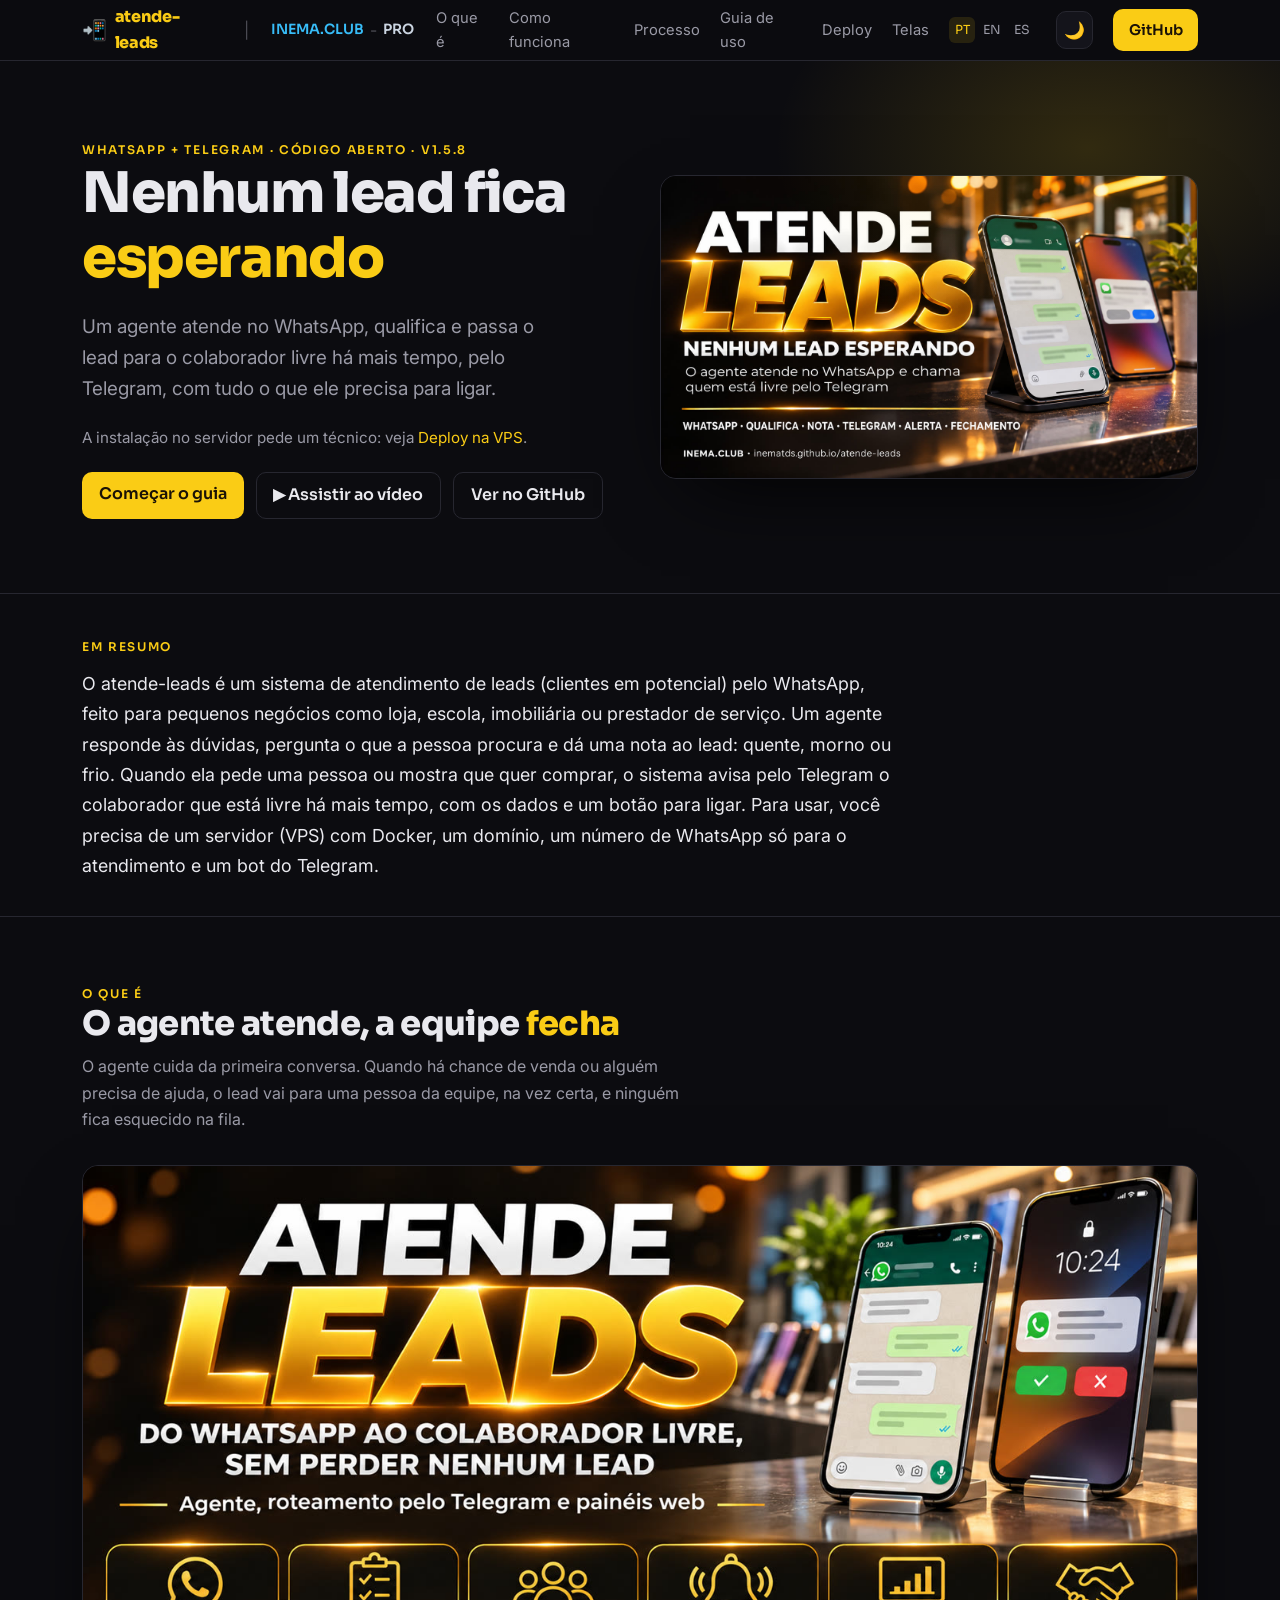
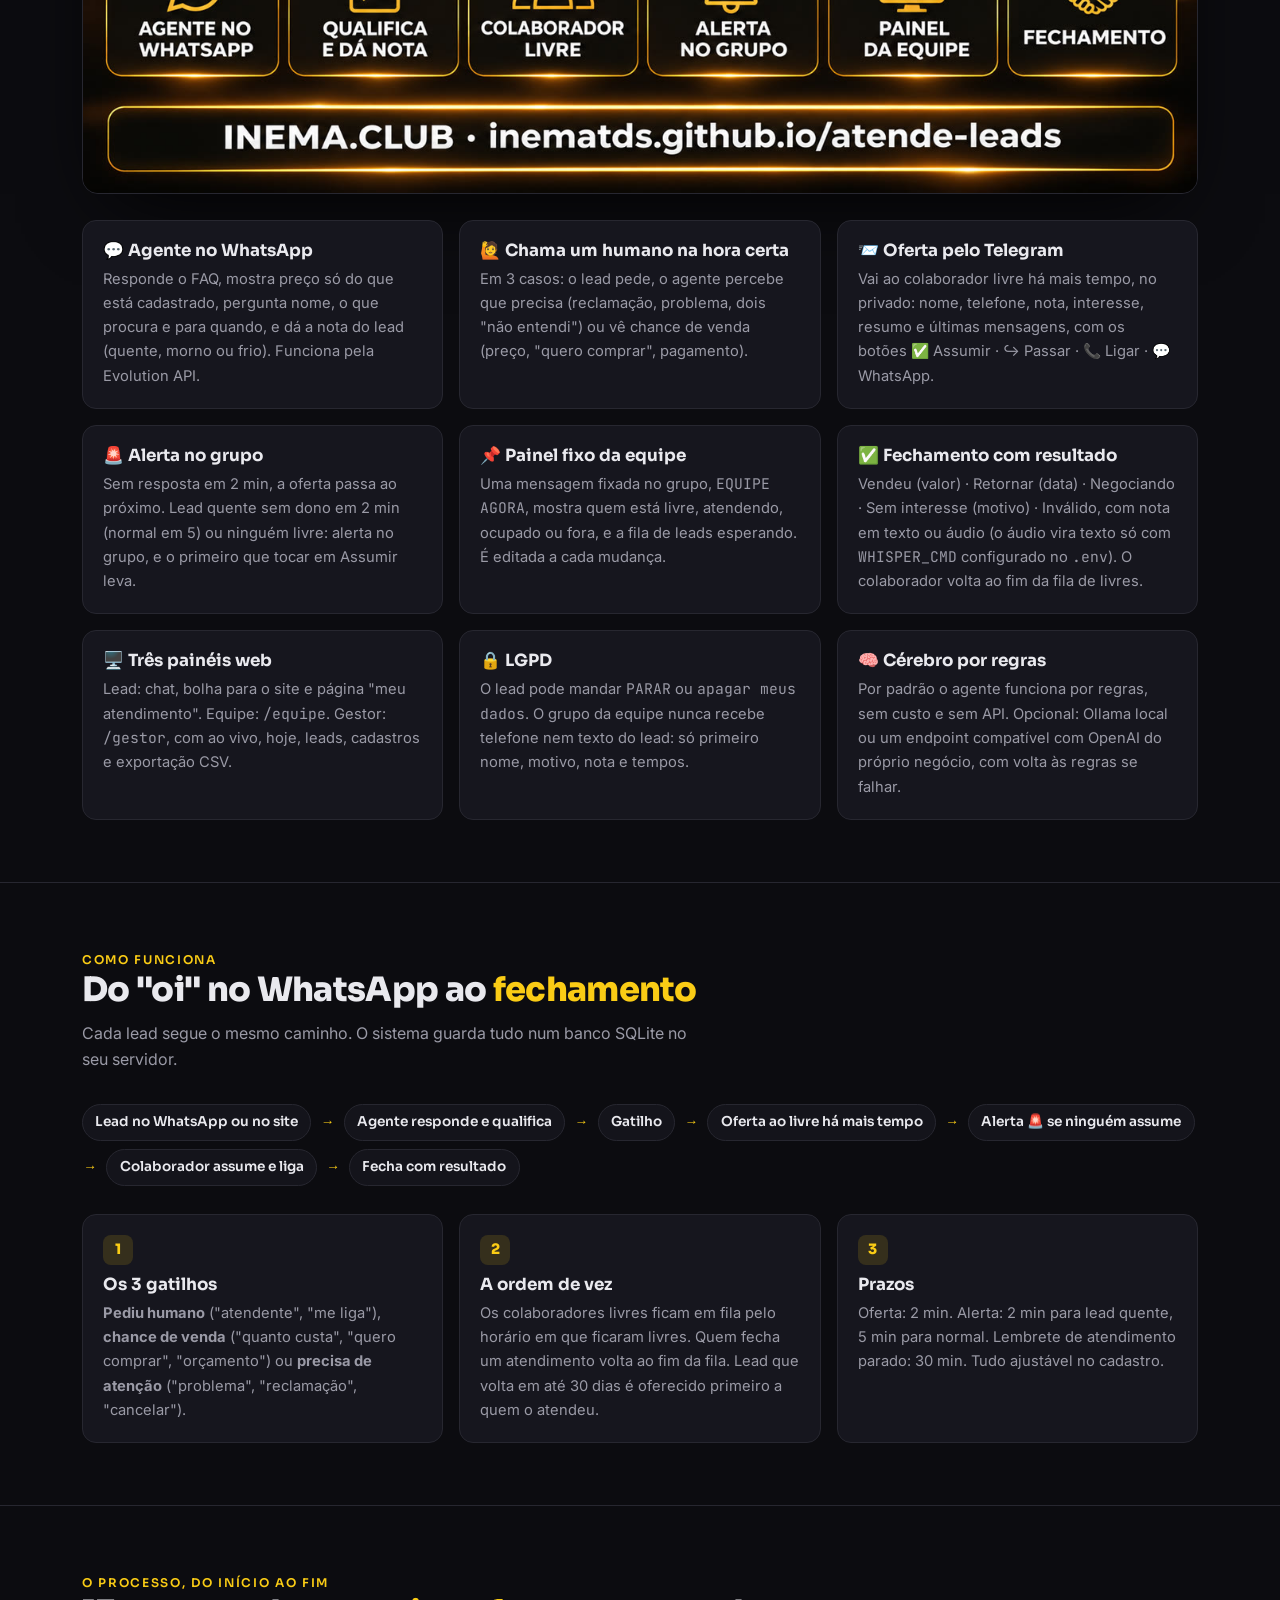
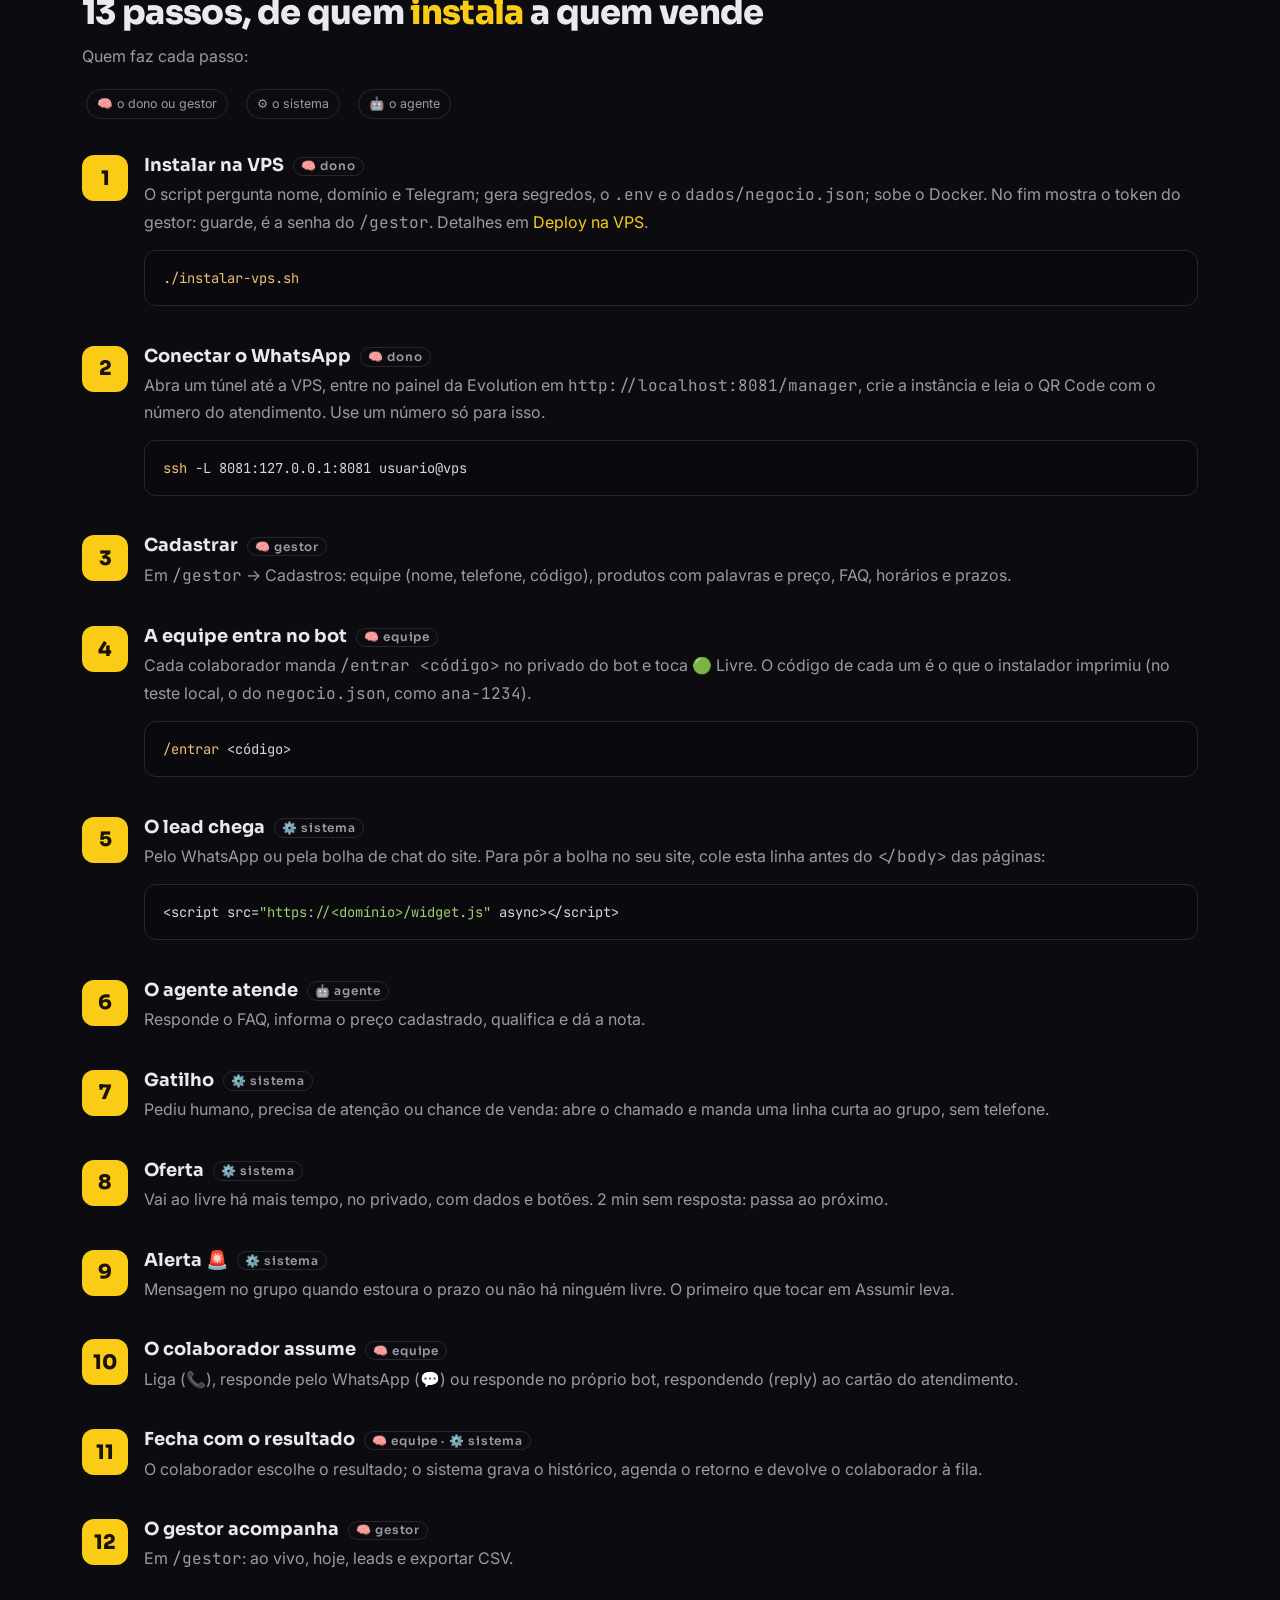
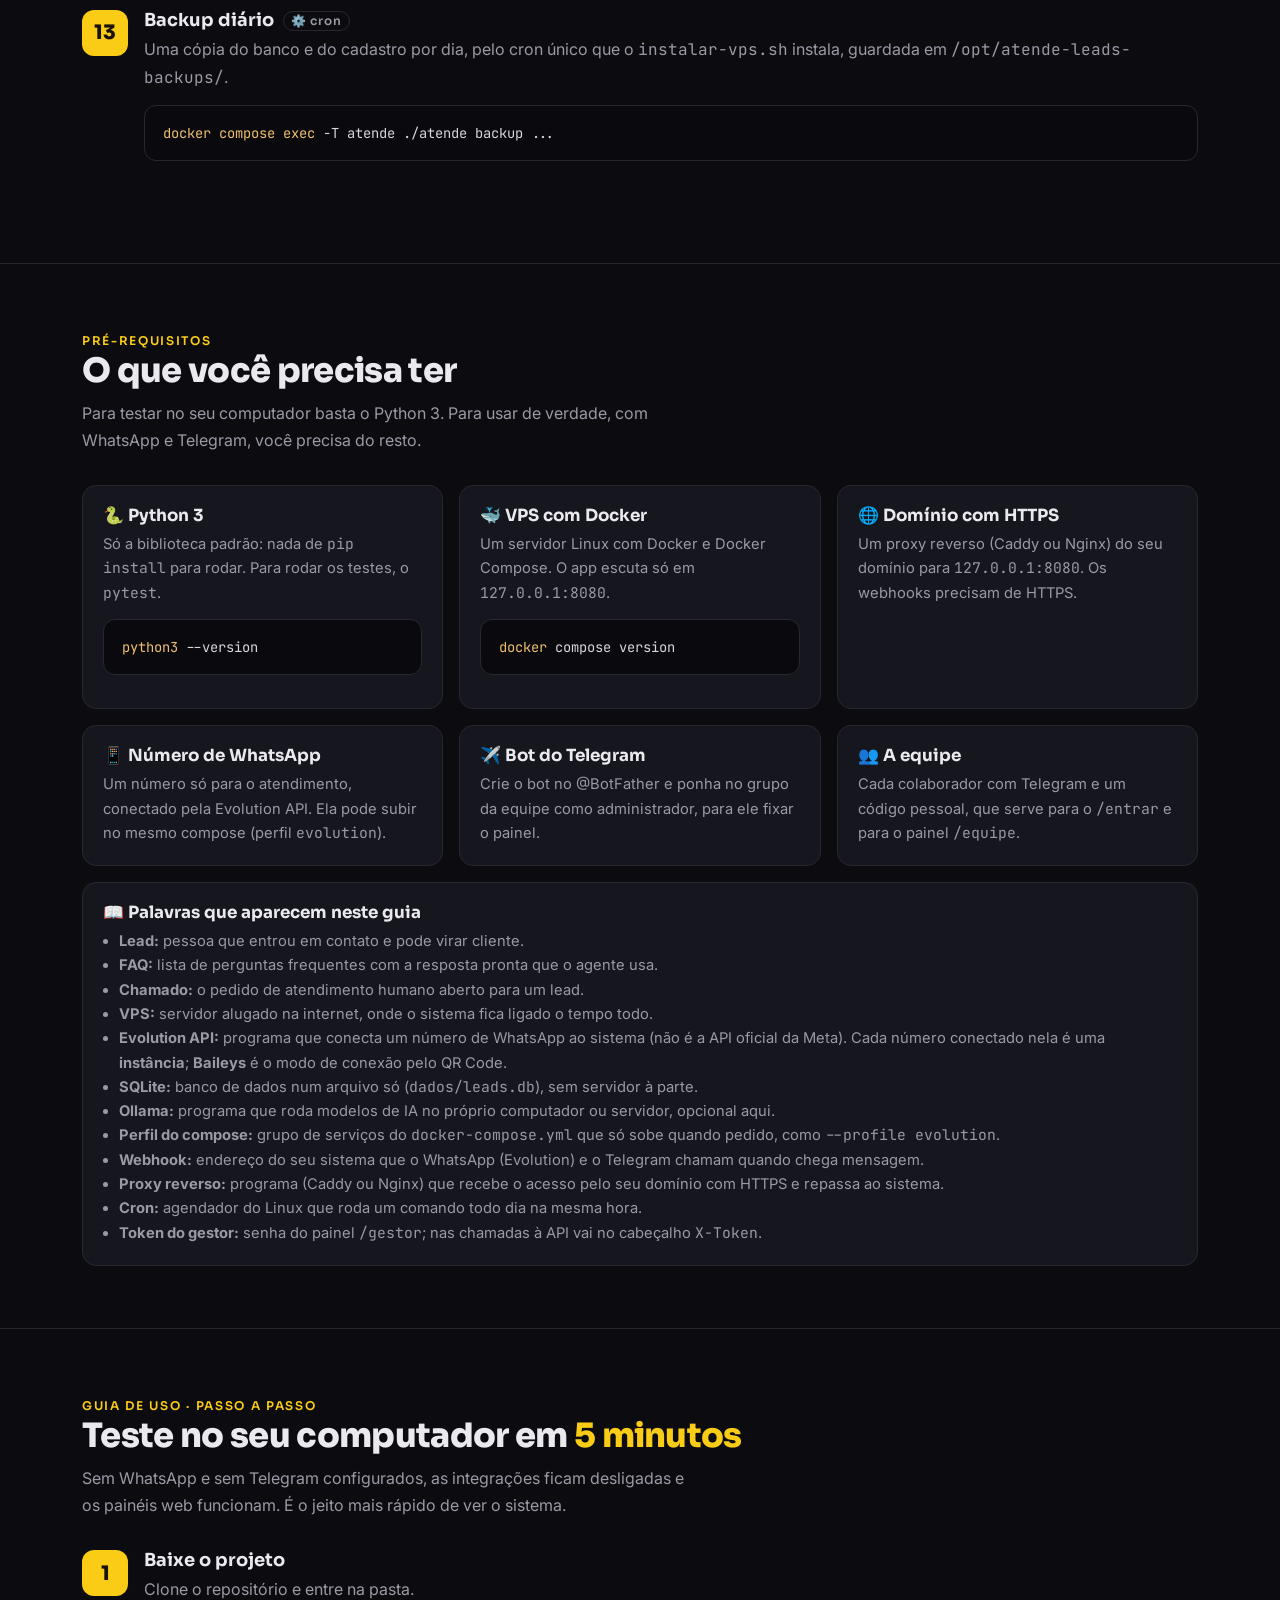
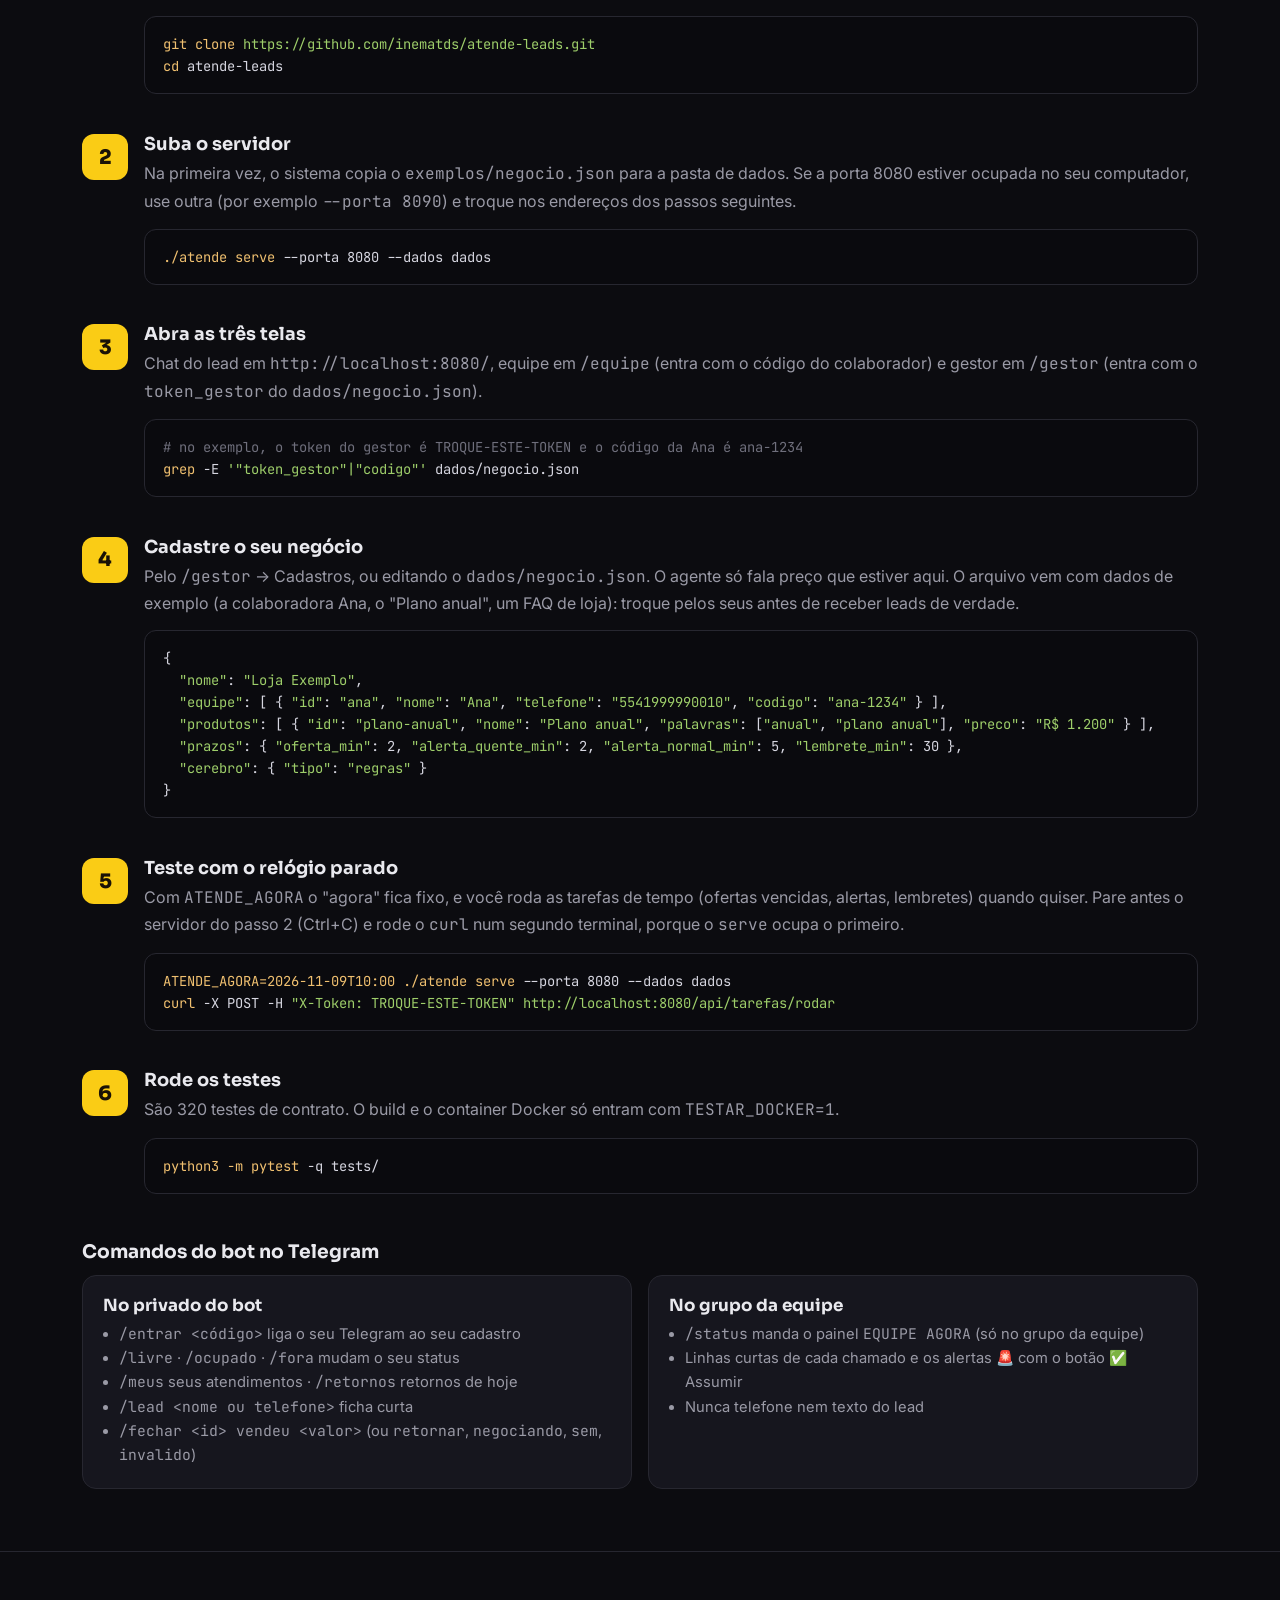
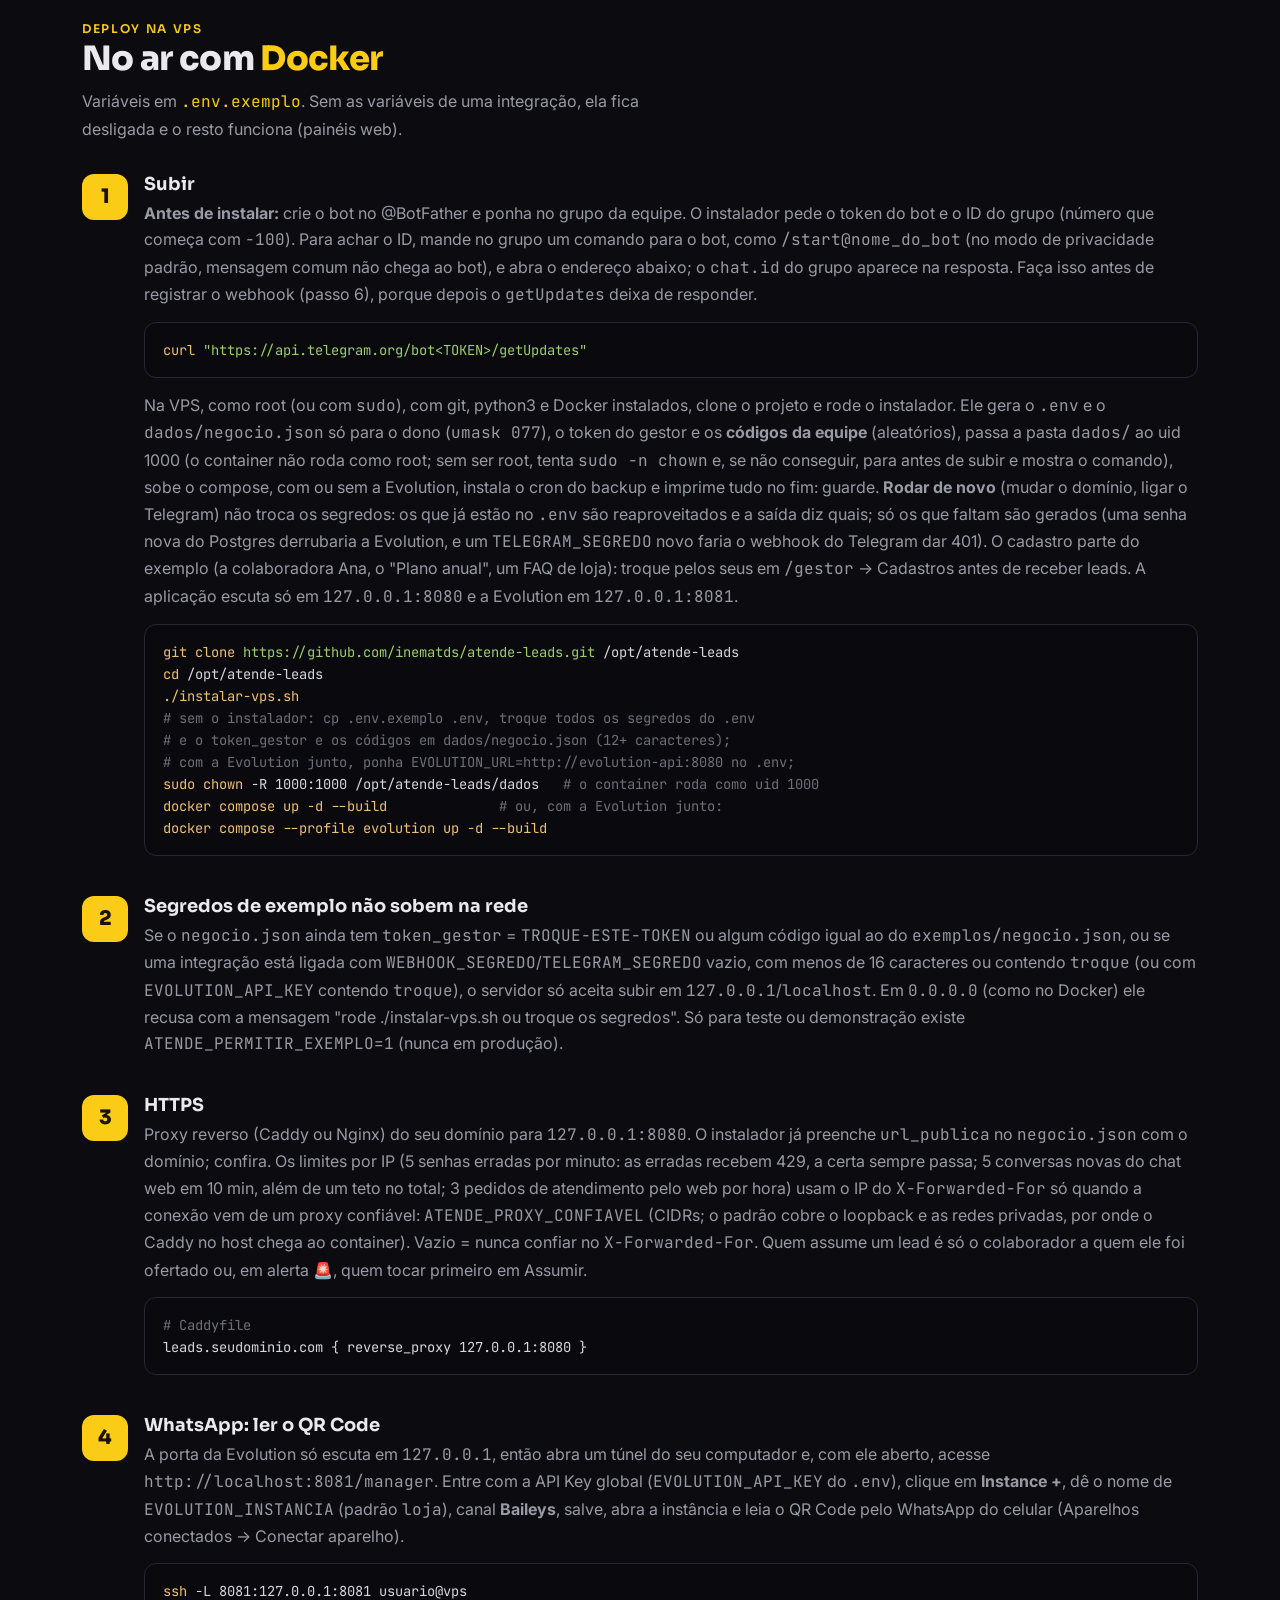
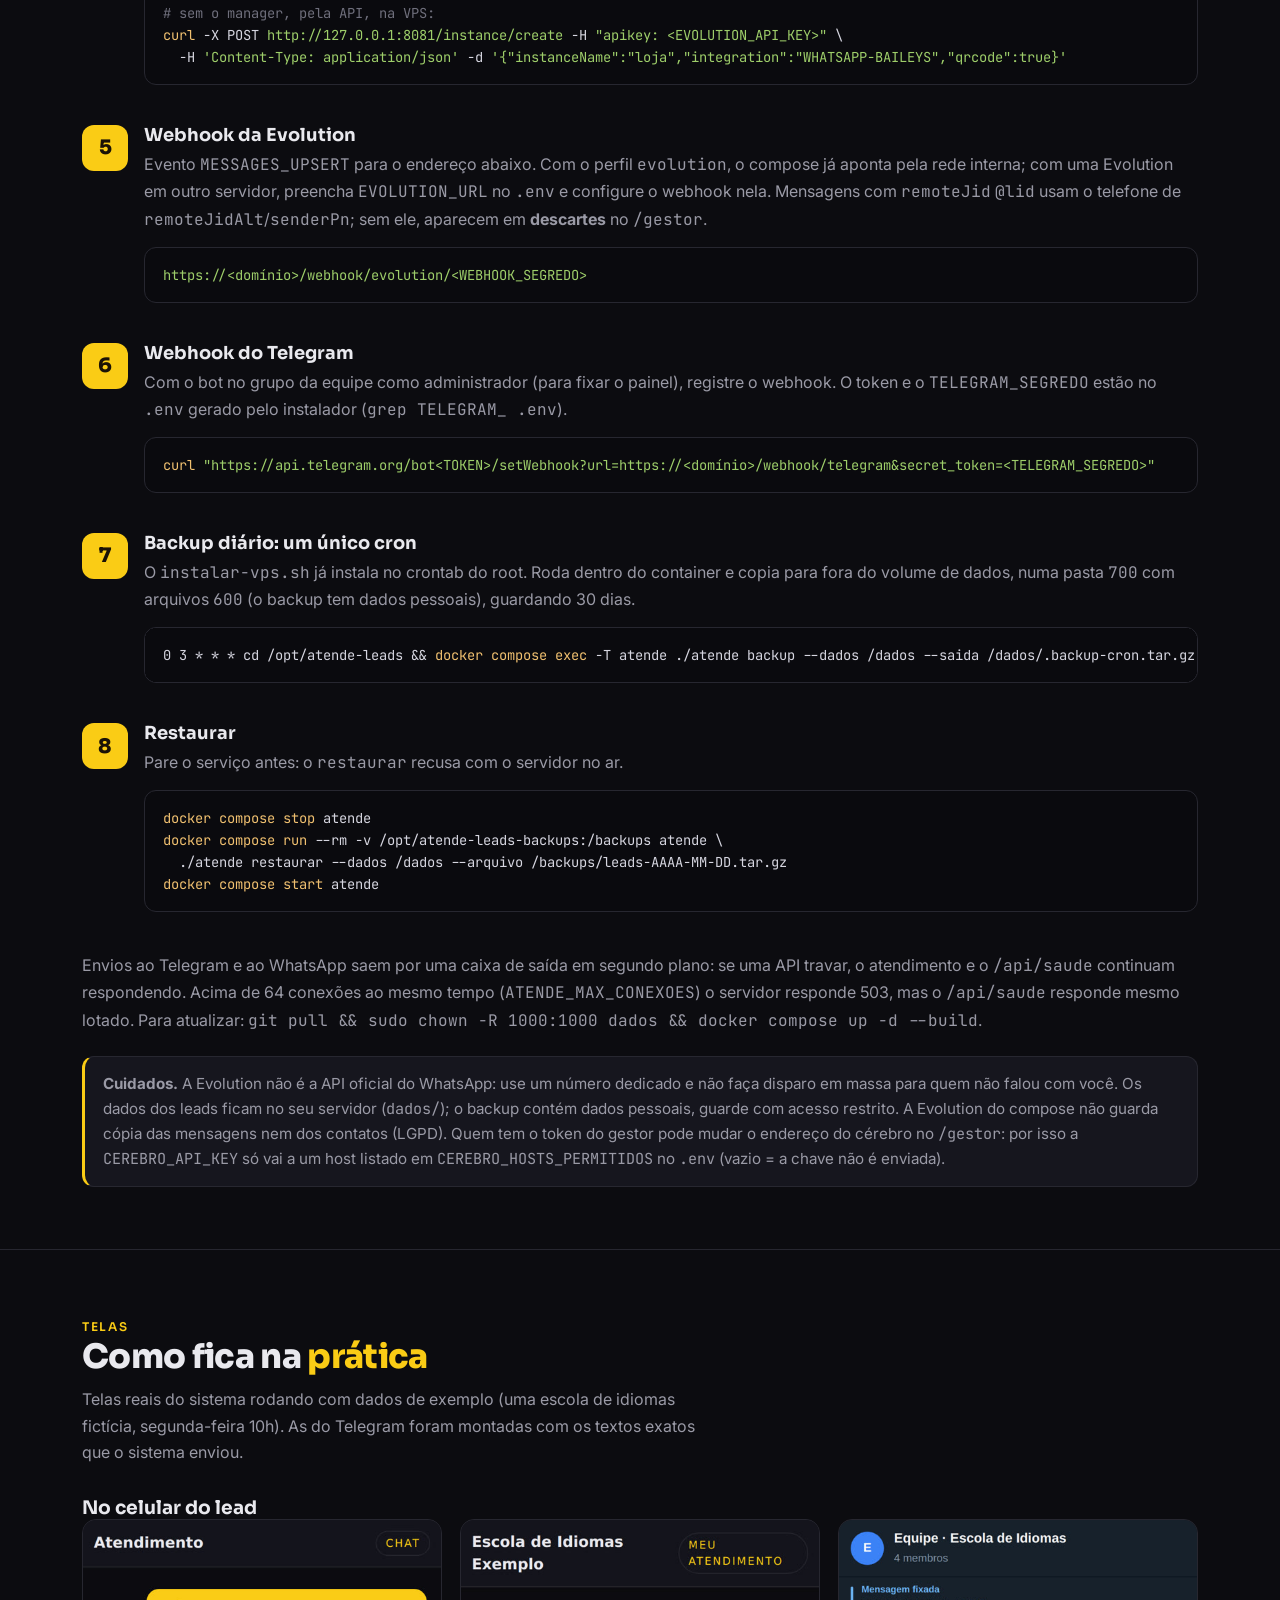
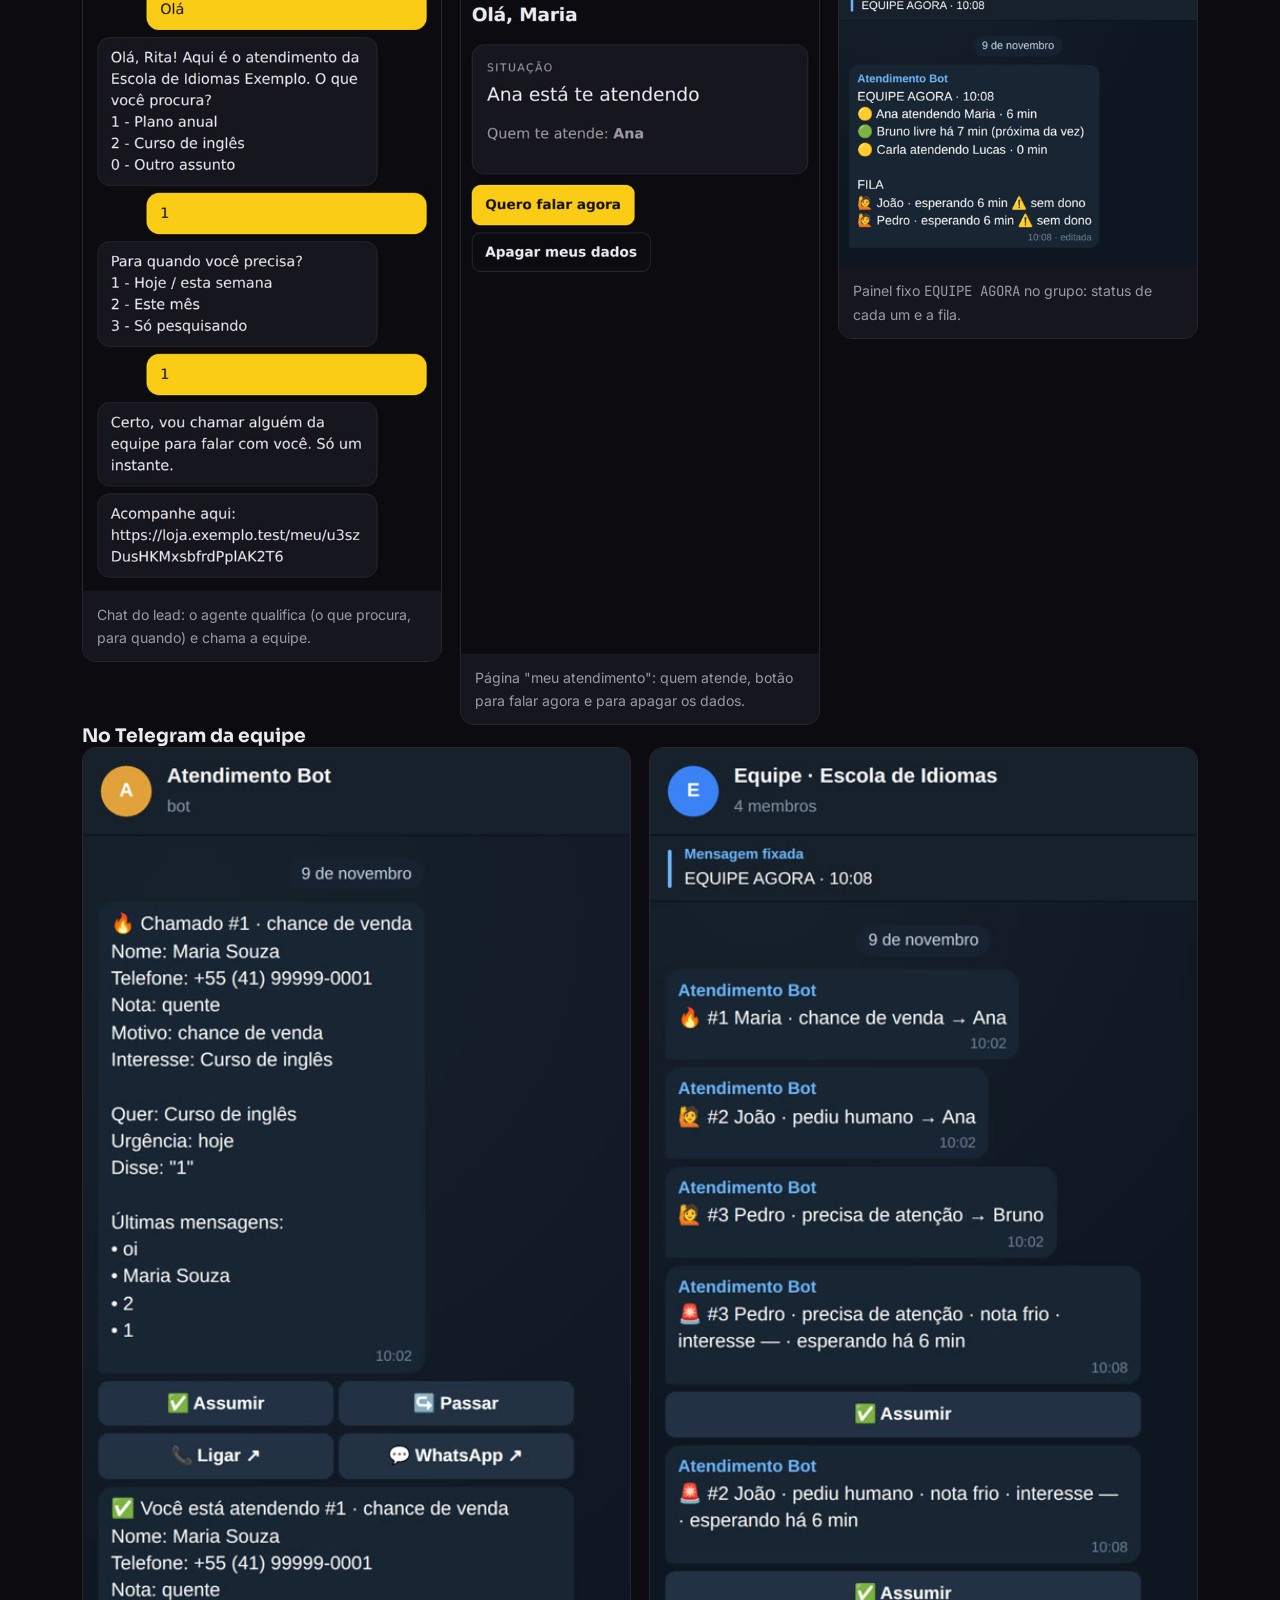
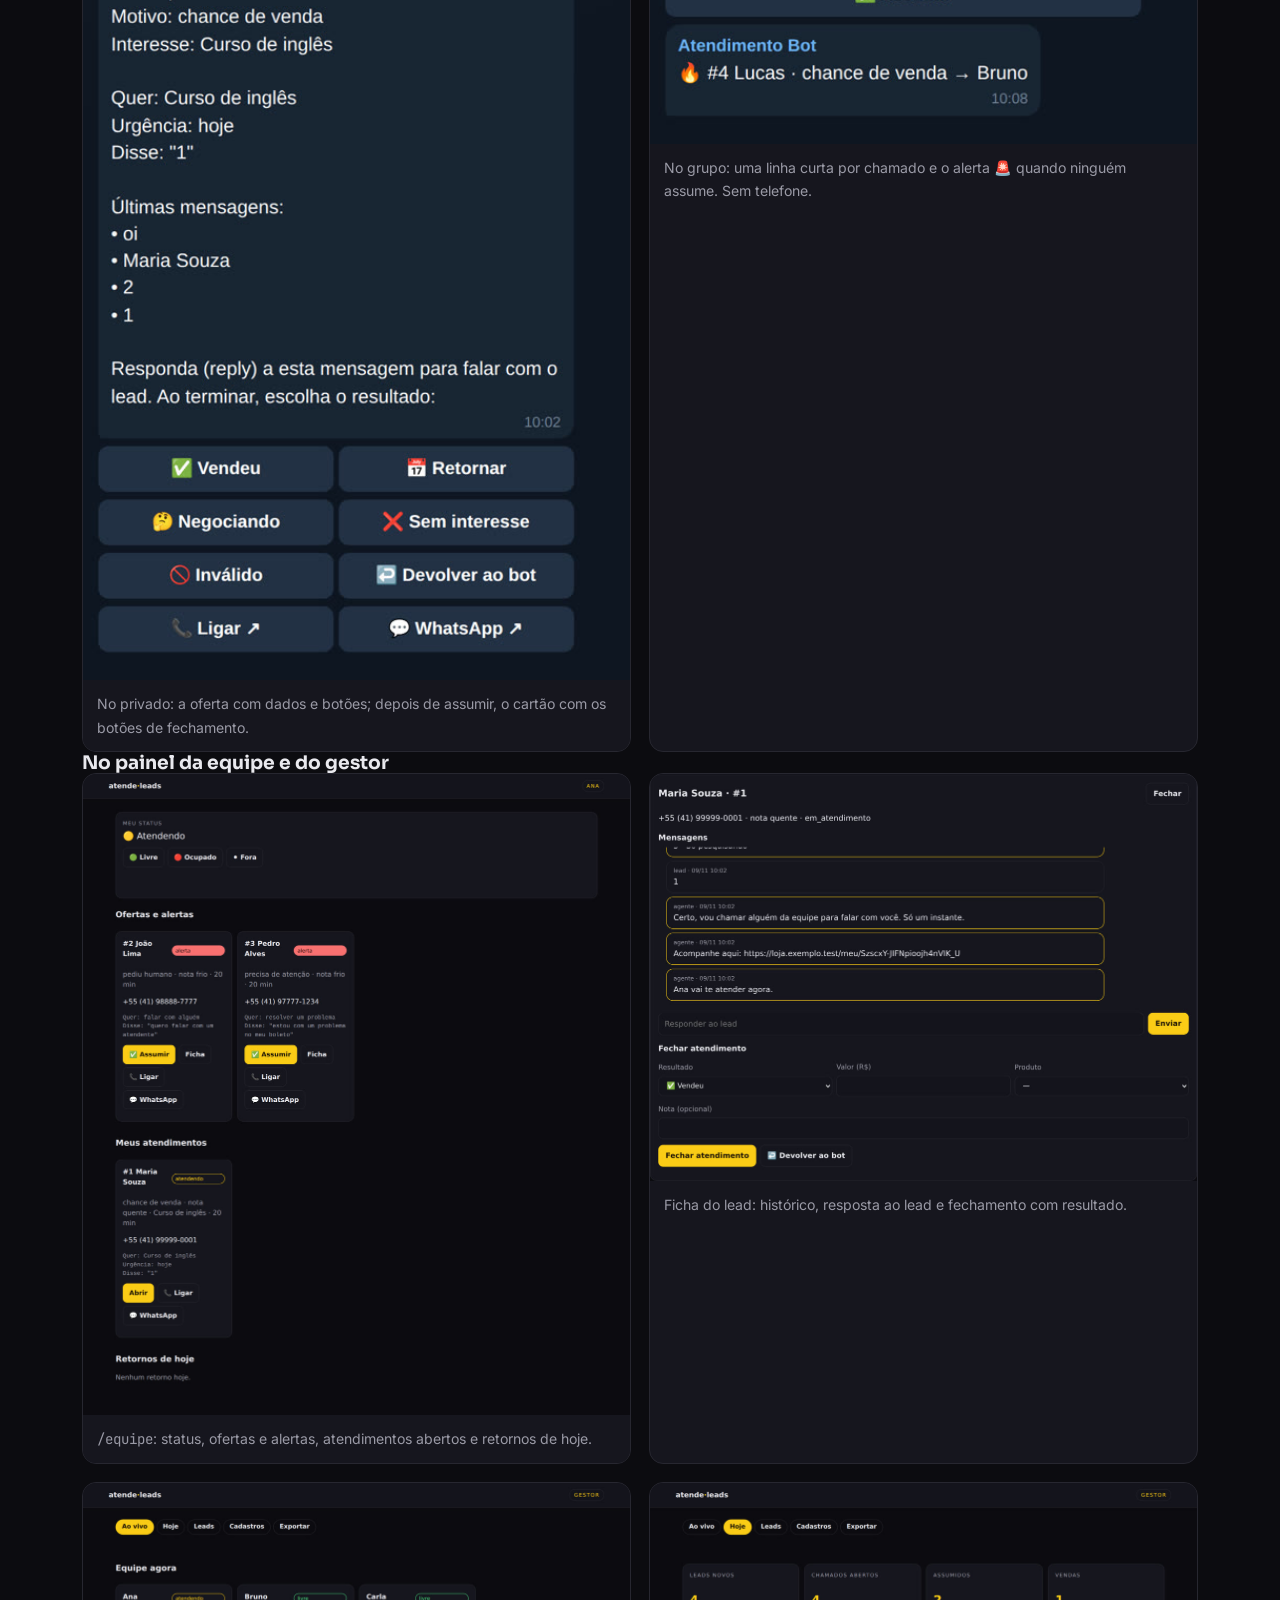
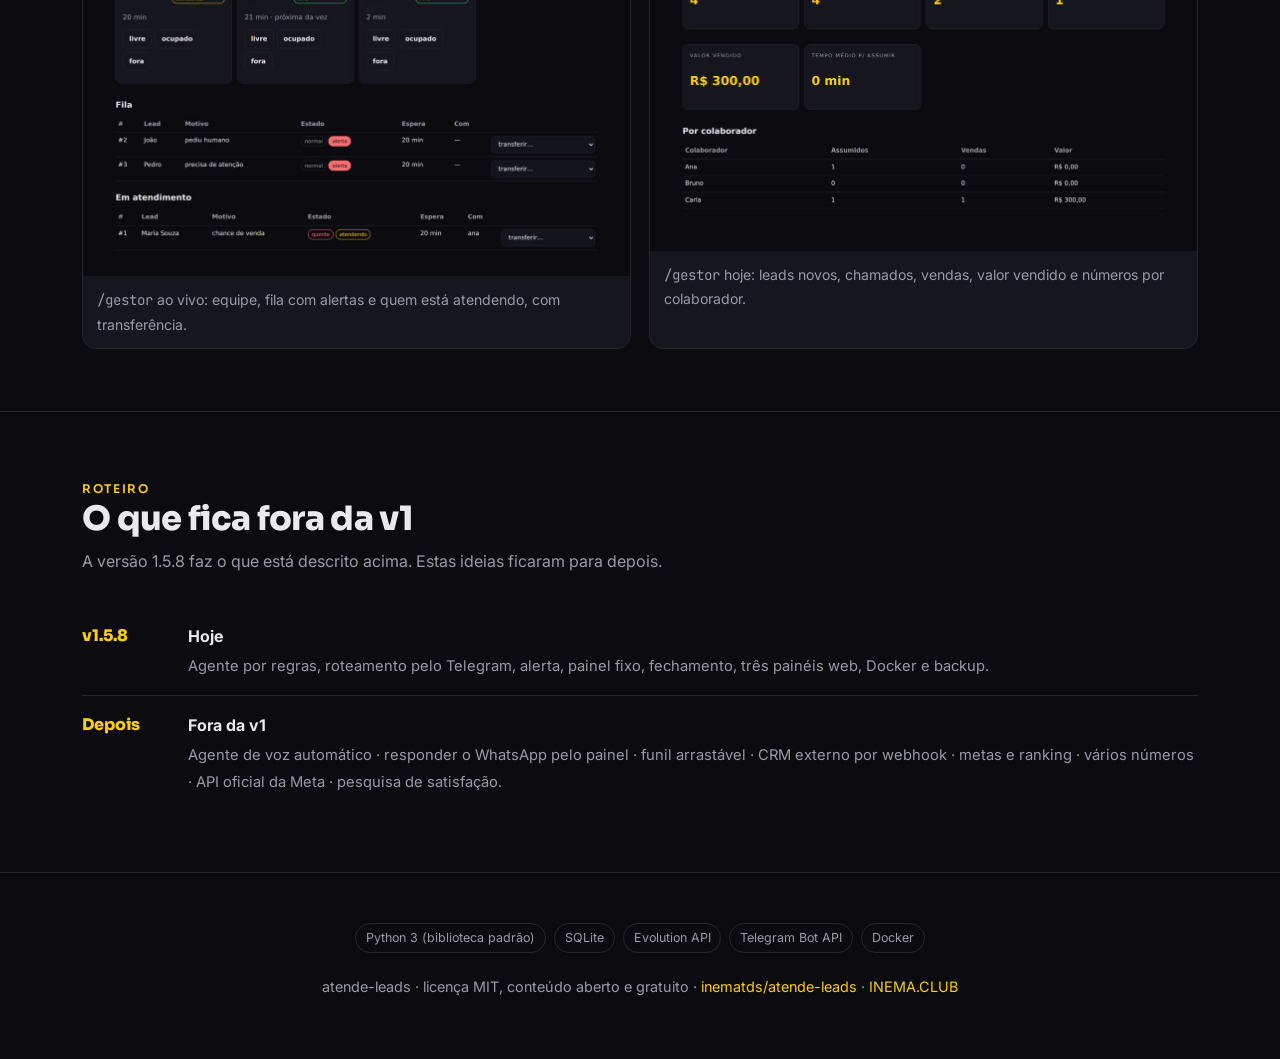
==== guia/index.html @ 59d9d120 "atende-leads 1.5.8: conversa aberta atualiza mesmo com o cursor na caixa de resposta (texto digitado" ====
<!DOCTYPE html>
<html lang="pt-BR">
<head>
<meta charset="utf-8">
<meta name="viewport" content="width=device-width, initial-scale=1">
<title>atende-leads — o lead do WhatsApp na mão do colaborador livre</title>
<meta name="description" content="Agente de leads no WhatsApp que responde, qualifica, dá nota e passa o lead ao colaborador livre há mais tempo pelo Telegram, com botões para assumir e ligar. Código aberto, Docker para VPS.">
<link rel="alternate" hreflang="pt-BR" href="https://inematds.github.io/atende-leads/guia/">
<link rel="alternate" hreflang="en" href="https://inematds.github.io/atende-leads/guia/en/">
<link rel="alternate" hreflang="es" href="https://inematds.github.io/atende-leads/guia/es/">
<link rel="preconnect" href="https://fonts.googleapis.com">
<link rel="preconnect" href="https://fonts.gstatic.com" crossorigin>
<link href="https://fonts.googleapis.com/css2?family=Sora:wght@400;600;800&family=Inter:wght@400;500;600&family=JetBrains+Mono:wght@400;600&display=swap" rel="stylesheet">
<style>
  :root{
    --bg:#0c0c10; --bg2:#14141b; --card:#16161e; --line:#272730;
    --txt:#e9e9ee; --mut:#9a9aa6; --amb:#FACC15; --amb2:#f0c070; --sky:#38bdf8; --pro:#cbd5e1;
    color-scheme:dark;
  }
  body.light{
    --bg:#f6f7f9; --bg2:#eceef2; --card:#ffffff; --line:#e1e3ea;
    --txt:#1a1a22; --mut:#5b5b68; --amb:#a16207; --amb2:#a16207; --sky:#0369a1; --pro:#b45309;
    color-scheme:light;
  }
  body.light .hero .glow{opacity:.5}
  body.light pre{background:#0e0e14;color:#d6d6e0}
  body.light pre .c{color:#8a8a98}
  body.light pre .k{color:#f0c070}
  body.light .btn{background:#FACC15}
  body.light .step .b{background:#FACC15}
  *{box-sizing:border-box}
  html{scroll-behavior:smooth}
  body{margin:0;background:var(--bg);color:var(--txt);font:16px/1.65 Inter,system-ui,sans-serif;-webkit-font-smoothing:antialiased}
  h1,h2,h3{font-family:Sora,sans-serif;line-height:1.15;margin:0}
  a{color:var(--amb);text-decoration:none}
  code,pre{font-family:"JetBrains Mono",monospace}
  .wrap{max-width:1160px;margin:0 auto;padding:0 22px}
  .mut{color:var(--mut)} .amb{color:var(--amb)}
  .chip{display:inline-block;font-size:.75rem;letter-spacing:.14em;text-transform:uppercase;color:var(--amb);font-weight:600;font-family:Sora}
  nav{position:sticky;top:0;z-index:30;backdrop-filter:blur(12px);background:rgba(12,12,16,.78);border-bottom:1px solid var(--line)}
  body.light nav{background:rgba(246,247,249,.85)}
  nav .wrap{display:flex;align-items:center;gap:22px;height:60px}
  nav .brand{display:flex;align-items:center;gap:8px;font-family:Sora;font-weight:800;letter-spacing:-.02em;color:var(--amb)}
  nav .brand .emoji{font-size:1.25rem}
  nav .sep{color:var(--mut);opacity:.45}
  nav .inema{color:var(--sky);font-weight:600;font-size:.88rem;font-family:Sora}
  nav .inema:hover{filter:brightness(1.15)}
  nav .pro{color:var(--pro);font-weight:600;font-size:.88rem;font-family:Sora}
  nav .pro:hover{filter:brightness(1.15)}
  nav .clubpro{display:inline-flex;align-items:center;gap:6px}
  nav .links{margin-left:auto;display:flex;align-items:center;gap:20px;font-size:.92rem}
  nav .links a.sec{color:var(--mut)} nav .links a.sec:hover{color:var(--txt)}
  .lang{display:inline-flex;gap:2px;font-family:Sora;font-size:.78rem}
  .lang a{color:var(--mut);padding:.2em .45em;border-radius:6px} .lang a.on{color:var(--amb);background:rgba(250,204,21,.12)}
  .tgl{background:var(--bg2);border:1px solid var(--line);color:var(--txt);width:38px;height:38px;border-radius:10px;cursor:pointer;display:inline-flex;align-items:center;justify-content:center;font-size:1.05rem}
  .tgl:hover{border-color:var(--amb)}
  .btn{display:inline-block;background:var(--amb);color:#1a1206;font-weight:600;padding:.6em 1.05em;border-radius:10px;font-family:Sora}
  .btn.ghost{background:transparent;color:var(--txt);border:1px solid var(--line)}
  @media(max-width:900px){nav .links a.sec{display:none}}
  @media(max-width:520px){nav .wrap{gap:8px;padding:8px 14px;height:auto;flex-wrap:wrap} nav .links{gap:8px;margin-left:0;width:100%;justify-content:space-between} nav .btn{padding:.45em .7em;font-size:.82rem} .tgl{width:34px;height:34px}}
  .hero{position:relative;overflow:hidden;border-bottom:1px solid var(--line)}
  .hero .glow{position:absolute;inset:-40% -20% auto auto;width:70%;height:600px;background:radial-gradient(closest-side,rgba(250,204,21,.16),transparent 70%);pointer-events:none}
  .hero .wrap{display:grid;grid-template-columns:1fr 1fr;gap:40px;align-items:center;padding:74px 22px}
  .hero h1{font-size:clamp(2.2rem,5vw,3.5rem);font-weight:800;letter-spacing:-.025em}
  .hero p.lead{font-size:1.18rem;color:var(--mut);margin:1.1em 0 1.6em;max-width:38ch}
  .hero .cta{display:flex;gap:12px;flex-wrap:wrap}
  .hero figure{margin:0;border-radius:16px;overflow:hidden;border:1px solid var(--line);box-shadow:0 30px 80px -30px #000}
  .hero figure img{width:100%;height:auto;display:block}
  .resumo{padding:38px 0 34px;border-bottom:1px solid var(--line)}
  .resumo p{font-size:1.12rem;line-height:1.7;max-width:74ch;margin:.55em 0 0}
  @media(max-width:780px){.hero .wrap{grid-template-columns:1fr;padding:48px 22px}}
  section{padding:62px 0;border-bottom:1px solid var(--line)}
  section h2{font-size:clamp(1.5rem,3.4vw,2.1rem);font-weight:800;letter-spacing:-.02em}
  section .sub{color:var(--mut);margin:.6em 0 2em;max-width:62ch}
  .grid{display:grid;gap:16px}
  .g3{grid-template-columns:repeat(3,1fr)} .g4{grid-template-columns:repeat(4,1fr)} .g2{grid-template-columns:repeat(2,1fr)}
  @media(max-width:820px){.g3,.g4{grid-template-columns:1fr 1fr}}
  @media(max-width:540px){.g2,.g3,.g4{grid-template-columns:1fr}}
  .card{background:var(--card);border:1px solid var(--line);border-radius:14px;padding:20px}
  .card h3{font-size:1.05rem;margin-bottom:.4em}
  .card p{color:var(--mut);font-size:.92rem;margin:0}
  .card ul{color:var(--mut);font-size:.92rem;margin:.4em 0 0;padding-left:1.1em}
  .num{display:inline-flex;width:30px;height:30px;align-items:center;justify-content:center;border-radius:8px;background:rgba(250,204,21,.14);color:var(--amb);font-family:Sora;font-weight:800;font-size:.9rem;margin-bottom:.7em}
  .flow{display:flex;flex-wrap:wrap;gap:8px;align-items:center;margin-top:10px}
  .flow span{background:var(--bg2);border:1px solid var(--line);border-radius:999px;padding:.45em .9em;font-size:.85rem;font-family:Sora;font-weight:600}
  .flow .arr{color:var(--amb);border:none;background:none;padding:0 .1em}
  pre{background:#0a0a0e;border:1px solid var(--line);border-radius:12px;padding:16px 18px;overflow:auto;font-size:.86rem;line-height:1.6;color:#d6d6e0}
  pre .c{color:#6f6f7c} pre .k{color:var(--amb2)} pre .s{color:#9ece6a}
  .step{display:grid;grid-template-columns:46px minmax(0,1fr);gap:16px;margin-bottom:26px}
  .step>div,.card{min-width:0}
  p code,li code,td code{overflow-wrap:anywhere}
  .step .b{width:46px;height:46px;border-radius:12px;background:var(--amb);color:#1a1206;font-family:Sora;font-weight:800;font-size:1.25rem;display:flex;align-items:center;justify-content:center}
  .step h3{font-size:1.12rem;margin-bottom:.3em}
  .step p{color:var(--mut);margin:.2em 0 .7em}
  .who{display:inline-block;font-size:.75rem;font-family:Sora;font-weight:600;letter-spacing:.06em;border:1px solid var(--line);border-radius:999px;padding:.15em .6em;margin-left:.4em;color:var(--mut);vertical-align:middle}
  .legenda{display:flex;flex-wrap:wrap;gap:10px;margin:-1em 0 2em}
  .ex{display:grid;grid-template-columns:1fr 1fr;gap:18px}
  .ex.cel{grid-template-columns:repeat(3,1fr);align-items:start}
  @media(max-width:820px){.ex.cel{grid-template-columns:1fr 1fr}}
  @media(max-width:680px){.ex,.ex.cel{grid-template-columns:1fr}}
  .ex figure{margin:0;border-radius:14px;overflow:hidden;border:1px solid var(--line);background:var(--card)}
  .ex figure img{width:100%;height:auto;display:block}
  .ex figcaption{padding:12px 14px;font-size:.88rem;color:var(--mut);background:var(--card)}
  .ex h3{font-size:1.05rem;margin:28px 0 12px}
  .phase{display:flex;gap:14px;padding:16px 0;border-bottom:1px solid var(--line)}
  .phase:last-child{border:none}
  .phase .tag{flex:0 0 92px;font-family:Sora;font-weight:800;color:var(--amb)}
  .phase .d strong{display:block;margin-bottom:.2em}
  .phase .d span{color:var(--mut);font-size:.92rem}
  .aviso{background:var(--card);border:1px solid var(--line);border-left:3px solid var(--amb);border-radius:12px;padding:14px 18px;color:var(--mut);font-size:.95rem}
  footer{padding:46px 0;text-align:center;color:var(--mut);font-size:.9rem}
  .pill{display:inline-block;border:1px solid var(--line);border-radius:999px;padding:.3em .8em;font-size:.78rem;color:var(--mut);margin:4px}
</style>
</head>
<body>

<nav><div class="wrap">
  <a class="brand" href="#top"><span class="emoji">📲</span> atende-leads</a>
  <span class="sep">|</span>
  <span class="clubpro">
    <a class="inema" href="https://inema.club" target="_blank" rel="noopener">INEMA.CLUB</a>
    <span class="sep">-</span>
    <a class="pro" href="https://inema.pro" target="_blank" rel="noopener">PRO</a>
  </span>
  <div class="links">
    <a class="sec" href="#oque">O que é</a>
    <a class="sec" href="#fluxo">Como funciona</a>
    <a class="sec" href="#processo">Processo</a>
    <a class="sec" href="#guia">Guia de uso</a>
    <a class="sec" href="#deploy">Deploy</a>
    <a class="sec" href="#exemplos">Telas</a>
    <span class="lang"><a class="on" href="./">PT</a><a href="en/">EN</a><a href="es/">ES</a></span>
    <button class="tgl" id="themeToggle" aria-label="Alternar tema" title="Alternar tema">🌙</button>
    <a class="btn" href="https://github.com/inematds/atende-leads" target="_blank" rel="noopener">GitHub</a>
  </div>
</div></nav>

<header class="hero" id="top">
  <div class="glow"></div>
  <div class="wrap">
    <div>
      <span class="chip">WhatsApp + Telegram · código aberto · v1.5.8</span>
      <h1>Nenhum lead fica <span class="amb">esperando</span></h1>
      <p class="lead">Um agente atende no WhatsApp, qualifica e passa o lead para o colaborador livre há mais tempo, pelo Telegram, com tudo o que ele precisa para ligar.</p>
      <p class="mut" style="margin:-.6em 0 1.4em;font-size:.95rem">A instalação no servidor pede um técnico: veja <a href="#deploy">Deploy na VPS</a>.</p>
      <div class="cta">
        <a class="btn" href="#guia">Começar o guia</a>
        <a class="btn ghost" href="../videos/">▶ Assistir ao vídeo</a>
        <a class="btn ghost" href="https://github.com/inematds/atende-leads" target="_blank" rel="noopener">Ver no GitHub</a>
      </div>
    </div>
    <figure><img src="assets/banner.jpg" alt="Banner do atende-leads: nenhum lead esperando, o agente atende no WhatsApp e chama quem está livre pelo Telegram"></figure>
  </div>
</header>

<section id="resumo" class="resumo"><div class="wrap">
  <span class="chip">Em resumo</span>
  <p>O atende-leads é um sistema de atendimento de leads (clientes em potencial) pelo WhatsApp, feito para pequenos negócios como loja, escola, imobiliária ou prestador de serviço. Um agente responde às dúvidas, pergunta o que a pessoa procura e dá uma nota ao lead: quente, morno ou frio. Quando ela pede uma pessoa ou mostra que quer comprar, o sistema avisa pelo Telegram o colaborador que está livre há mais tempo, com os dados e um botão para ligar. Para usar, você precisa de um servidor (VPS) com Docker, um domínio, um número de WhatsApp só para o atendimento e um bot do Telegram.</p>
</div></section>

<section id="oque"><div class="wrap">
  <span class="chip">O que é</span>
  <h2>O agente atende, a equipe <span class="amb">fecha</span></h2>
  <p class="sub">O agente cuida da primeira conversa. Quando há chance de venda ou alguém precisa de ajuda, o lead vai para uma pessoa da equipe, na vez certa, e ninguém fica esquecido na fila.</p>
  <figure style="margin:0 0 26px;border-radius:16px;overflow:hidden;border:1px solid var(--line);box-shadow:0 30px 80px -30px #000"><img src="assets/banner-grade.jpg" alt="Do WhatsApp ao colaborador livre: agente no WhatsApp, qualifica e dá nota, colaborador livre, alerta no grupo, painel da equipe, fechamento" loading="lazy" style="width:100%;display:block"></figure>
  <div class="grid g3">
    <div class="card"><h3>💬 Agente no WhatsApp</h3><p>Responde o FAQ, mostra preço só do que está cadastrado, pergunta nome, o que procura e para quando, e dá a nota do lead (quente, morno ou frio). Funciona pela Evolution API.</p></div>
    <div class="card"><h3>🙋 Chama um humano na hora certa</h3><p>Em 3 casos: o lead pede, o agente percebe que precisa (reclamação, problema, dois "não entendi") ou vê chance de venda (preço, "quero comprar", pagamento).</p></div>
    <div class="card"><h3>📨 Oferta pelo Telegram</h3><p>Vai ao colaborador livre há mais tempo, no privado: nome, telefone, nota, interesse, resumo e últimas mensagens, com os botões ✅ Assumir · ↪️ Passar · 📞 Ligar · 💬 WhatsApp.</p></div>
    <div class="card"><h3>🚨 Alerta no grupo</h3><p>Sem resposta em 2 min, a oferta passa ao próximo. Lead quente sem dono em 2 min (normal em 5) ou ninguém livre: alerta no grupo, e o primeiro que tocar em Assumir leva.</p></div>
    <div class="card"><h3>📌 Painel fixo da equipe</h3><p>Uma mensagem fixada no grupo, <code>EQUIPE AGORA</code>, mostra quem está livre, atendendo, ocupado ou fora, e a fila de leads esperando. É editada a cada mudança.</p></div>
    <div class="card"><h3>✅ Fechamento com resultado</h3><p>Vendeu (valor) · Retornar (data) · Negociando · Sem interesse (motivo) · Inválido, com nota em texto ou áudio (o áudio vira texto só com <code>WHISPER_CMD</code> configurado no <code>.env</code>). O colaborador volta ao fim da fila de livres.</p></div>
  </div>
  <div class="grid g3" style="margin-top:16px">
    <div class="card"><h3>🖥️ Três painéis web</h3><p>Lead: chat, bolha para o site e página "meu atendimento". Equipe: <code>/equipe</code>. Gestor: <code>/gestor</code>, com ao vivo, hoje, leads, cadastros e exportação CSV.</p></div>
    <div class="card"><h3>🔒 LGPD</h3><p>O lead pode mandar <code>PARAR</code> ou <code>apagar meus dados</code>. O grupo da equipe nunca recebe telefone nem texto do lead: só primeiro nome, motivo, nota e tempos.</p></div>
    <div class="card"><h3>🧠 Cérebro por regras</h3><p>Por padrão o agente funciona por regras, sem custo e sem API. Opcional: Ollama local ou um endpoint compatível com OpenAI do próprio negócio, com volta às regras se falhar.</p></div>
  </div>
</div></section>

<section id="fluxo"><div class="wrap">
  <span class="chip">Como funciona</span>
  <h2>Do "oi" no WhatsApp ao <span class="amb">fechamento</span></h2>
  <p class="sub">Cada lead segue o mesmo caminho. O sistema guarda tudo num banco SQLite no seu servidor.</p>
  <div class="flow">
    <span>Lead no WhatsApp ou no site</span><span class="arr">→</span>
    <span>Agente responde e qualifica</span><span class="arr">→</span>
    <span>Gatilho</span><span class="arr">→</span>
    <span>Oferta ao livre há mais tempo</span><span class="arr">→</span>
    <span>Alerta 🚨 se ninguém assume</span><span class="arr">→</span>
    <span>Colaborador assume e liga</span><span class="arr">→</span>
    <span>Fecha com resultado</span>
  </div>
  <div class="grid g3" style="margin-top:28px">
    <div class="card"><div class="num">1</div><h3>Os 3 gatilhos</h3><p><b>Pediu humano</b> ("atendente", "me liga"), <b>chance de venda</b> ("quanto custa", "quero comprar", "orçamento") ou <b>precisa de atenção</b> ("problema", "reclamação", "cancelar").</p></div>
    <div class="card"><div class="num">2</div><h3>A ordem de vez</h3><p>Os colaboradores livres ficam em fila pelo horário em que ficaram livres. Quem fecha um atendimento volta ao fim da fila. Lead que volta em até 30 dias é oferecido primeiro a quem o atendeu.</p></div>
    <div class="card"><div class="num">3</div><h3>Prazos</h3><p>Oferta: 2 min. Alerta: 2 min para lead quente, 5 min para normal. Lembrete de atendimento parado: 30 min. Tudo ajustável no cadastro.</p></div>
  </div>
</div></section>

<section id="processo"><div class="wrap">
  <span class="chip">O processo, do início ao fim</span>
  <h2>13 passos, de quem <span class="amb">instala</span> a quem vende</h2>
  <p class="sub">Quem faz cada passo:</p>
  <div class="legenda"><span class="pill">🧠 o dono ou gestor</span><span class="pill">⚙️ o sistema</span><span class="pill">🤖 o agente</span></div>

  <div class="step"><div class="b">1</div><div>
    <h3>Instalar na VPS <span class="who">🧠 dono</span></h3>
    <p>O script pergunta nome, domínio e Telegram; gera segredos, o <code>.env</code> e o <code>dados/negocio.json</code>; sobe o Docker. No fim mostra o token do gestor: guarde, é a senha do <code>/gestor</code>. Detalhes em <a href="#deploy">Deploy na VPS</a>.</p>
<pre><span class="k">./instalar-vps.sh</span></pre>
  </div></div>
  <div class="step"><div class="b">2</div><div>
    <h3>Conectar o WhatsApp <span class="who">🧠 dono</span></h3>
    <p>Abra um túnel até a VPS, entre no painel da Evolution em <code>http://localhost:8081/manager</code>, crie a instância e leia o QR Code com o número do atendimento. Use um número só para isso.</p>
<pre><span class="k">ssh</span> -L 8081:127.0.0.1:8081 usuario@vps</pre>
  </div></div>
  <div class="step"><div class="b">3</div><div>
    <h3>Cadastrar <span class="who">🧠 gestor</span></h3>
    <p>Em <code>/gestor</code> → Cadastros: equipe (nome, telefone, código), produtos com palavras e preço, FAQ, horários e prazos.</p>
  </div></div>
  <div class="step"><div class="b">4</div><div>
    <h3>A equipe entra no bot <span class="who">🧠 equipe</span></h3>
    <p>Cada colaborador manda <code>/entrar &lt;código&gt;</code> no privado do bot e toca 🟢 Livre. O código de cada um é o que o instalador imprimiu (no teste local, o do <code>negocio.json</code>, como <code>ana-1234</code>).</p>
<pre><span class="k">/entrar</span> &lt;código&gt;</pre>
  </div></div>
  <div class="step"><div class="b">5</div><div>
    <h3>O lead chega <span class="who">⚙️ sistema</span></h3>
    <p>Pelo WhatsApp ou pela bolha de chat do site. Para pôr a bolha no seu site, cole esta linha antes do <code>&lt;/body&gt;</code> das páginas:</p>
<pre>&lt;script src=<span class="s">"https://&lt;domínio&gt;/widget.js"</span> async&gt;&lt;/script&gt;</pre>
  </div></div>
  <div class="step"><div class="b">6</div><div>
    <h3>O agente atende <span class="who">🤖 agente</span></h3>
    <p>Responde o FAQ, informa o preço cadastrado, qualifica e dá a nota.</p>
  </div></div>
  <div class="step"><div class="b">7</div><div>
    <h3>Gatilho <span class="who">⚙️ sistema</span></h3>
    <p>Pediu humano, precisa de atenção ou chance de venda: abre o chamado e manda uma linha curta ao grupo, sem telefone.</p>
  </div></div>
  <div class="step"><div class="b">8</div><div>
    <h3>Oferta <span class="who">⚙️ sistema</span></h3>
    <p>Vai ao livre há mais tempo, no privado, com dados e botões. 2 min sem resposta: passa ao próximo.</p>
  </div></div>
  <div class="step"><div class="b">9</div><div>
    <h3>Alerta 🚨 <span class="who">⚙️ sistema</span></h3>
    <p>Mensagem no grupo quando estoura o prazo ou não há ninguém livre. O primeiro que tocar em Assumir leva.</p>
  </div></div>
  <div class="step"><div class="b">10</div><div>
    <h3>O colaborador assume <span class="who">🧠 equipe</span></h3>
    <p>Liga (📞), responde pelo WhatsApp (💬) ou responde no próprio bot, respondendo (reply) ao cartão do atendimento.</p>
  </div></div>
  <div class="step"><div class="b">11</div><div>
    <h3>Fecha com o resultado <span class="who">🧠 equipe · ⚙️ sistema</span></h3>
    <p>O colaborador escolhe o resultado; o sistema grava o histórico, agenda o retorno e devolve o colaborador à fila.</p>
  </div></div>
  <div class="step"><div class="b">12</div><div>
    <h3>O gestor acompanha <span class="who">🧠 gestor</span></h3>
    <p>Em <code>/gestor</code>: ao vivo, hoje, leads e exportar CSV.</p>
  </div></div>
  <div class="step"><div class="b">13</div><div>
    <h3>Backup diário <span class="who">⚙️ cron</span></h3>
    <p>Uma cópia do banco e do cadastro por dia, pelo cron único que o <code>instalar-vps.sh</code> instala, guardada em <code>/opt/atende-leads-backups/</code>.</p>
<pre><span class="k">docker compose exec</span> -T atende ./atende backup ...</pre>
  </div></div>
</div></section>

<section id="pre"><div class="wrap">
  <span class="chip">Pré-requisitos</span>
  <h2>O que você precisa ter</h2>
  <p class="sub">Para testar no seu computador basta o Python 3. Para usar de verdade, com WhatsApp e Telegram, você precisa do resto.</p>
  <div class="grid g3">
    <div class="card"><h3>🐍 Python 3</h3><p>Só a biblioteca padrão: nada de <code>pip install</code> para rodar. Para rodar os testes, o <code>pytest</code>.</p><pre><span class="k">python3</span> --version</pre></div>
    <div class="card"><h3>🐳 VPS com Docker</h3><p>Um servidor Linux com Docker e Docker Compose. O app escuta só em <code>127.0.0.1:8080</code>.</p><pre><span class="k">docker</span> compose version</pre></div>
    <div class="card"><h3>🌐 Domínio com HTTPS</h3><p>Um proxy reverso (Caddy ou Nginx) do seu domínio para <code>127.0.0.1:8080</code>. Os webhooks precisam de HTTPS.</p></div>
    <div class="card"><h3>📱 Número de WhatsApp</h3><p>Um número só para o atendimento, conectado pela Evolution API. Ela pode subir no mesmo compose (perfil <code>evolution</code>).</p></div>
    <div class="card"><h3>✈️ Bot do Telegram</h3><p>Crie o bot no @BotFather e ponha no grupo da equipe como administrador, para ele fixar o painel.</p></div>
    <div class="card"><h3>👥 A equipe</h3><p>Cada colaborador com Telegram e um código pessoal, que serve para o <code>/entrar</code> e para o painel <code>/equipe</code>.</p></div>
  </div>
  <div class="card" style="margin-top:16px"><h3>📖 Palavras que aparecem neste guia</h3><ul>
    <li><b>Lead:</b> pessoa que entrou em contato e pode virar cliente.</li>
    <li><b>FAQ:</b> lista de perguntas frequentes com a resposta pronta que o agente usa.</li>
    <li><b>Chamado:</b> o pedido de atendimento humano aberto para um lead.</li>
    <li><b>VPS:</b> servidor alugado na internet, onde o sistema fica ligado o tempo todo.</li>
    <li><b>Evolution API:</b> programa que conecta um número de WhatsApp ao sistema (não é a API oficial da Meta). Cada número conectado nela é uma <b>instância</b>; <b>Baileys</b> é o modo de conexão pelo QR Code.</li>
    <li><b>SQLite:</b> banco de dados num arquivo só (<code>dados/leads.db</code>), sem servidor à parte.</li>
    <li><b>Ollama:</b> programa que roda modelos de IA no próprio computador ou servidor, opcional aqui.</li>
    <li><b>Perfil do compose:</b> grupo de serviços do <code>docker-compose.yml</code> que só sobe quando pedido, como <code>--profile evolution</code>.</li>
    <li><b>Webhook:</b> endereço do seu sistema que o WhatsApp (Evolution) e o Telegram chamam quando chega mensagem.</li>
    <li><b>Proxy reverso:</b> programa (Caddy ou Nginx) que recebe o acesso pelo seu domínio com HTTPS e repassa ao sistema.</li>
    <li><b>Cron:</b> agendador do Linux que roda um comando todo dia na mesma hora.</li>
    <li><b>Token do gestor:</b> senha do painel <code>/gestor</code>; nas chamadas à API vai no cabeçalho <code>X-Token</code>.</li>
  </ul></div>
</div></section>

<section id="guia"><div class="wrap">
  <span class="chip">Guia de uso · passo a passo</span>
  <h2>Teste no seu computador em <span class="amb">5 minutos</span></h2>
  <p class="sub">Sem WhatsApp e sem Telegram configurados, as integrações ficam desligadas e os painéis web funcionam. É o jeito mais rápido de ver o sistema.</p>

  <div class="step"><div class="b">1</div><div>
    <h3>Baixe o projeto</h3>
    <p>Clone o repositório e entre na pasta.</p>
<pre><span class="k">git clone</span> <span class="s">https://github.com/inematds/atende-leads.git</span>
<span class="k">cd</span> atende-leads</pre>
  </div></div>
  <div class="step"><div class="b">2</div><div>
    <h3>Suba o servidor</h3>
    <p>Na primeira vez, o sistema copia o <code>exemplos/negocio.json</code> para a pasta de dados. Se a porta 8080 estiver ocupada no seu computador, use outra (por exemplo <code>--porta 8090</code>) e troque nos endereços dos passos seguintes.</p>
<pre><span class="k">./atende serve</span> --porta 8080 --dados dados</pre>
  </div></div>
  <div class="step"><div class="b">3</div><div>
    <h3>Abra as três telas</h3>
    <p>Chat do lead em <code>http://localhost:8080/</code>, equipe em <code>/equipe</code> (entra com o código do colaborador) e gestor em <code>/gestor</code> (entra com o <code>token_gestor</code> do <code>dados/negocio.json</code>).</p>
<pre><span class="c"># no exemplo, o token do gestor é TROQUE-ESTE-TOKEN e o código da Ana é ana-1234</span>
<span class="k">grep</span> -E <span class="s">'"token_gestor"|"codigo"'</span> dados/negocio.json</pre>
  </div></div>
  <div class="step"><div class="b">4</div><div>
    <h3>Cadastre o seu negócio</h3>
    <p>Pelo <code>/gestor</code> → Cadastros, ou editando o <code>dados/negocio.json</code>. O agente só fala preço que estiver aqui. O arquivo vem com dados de exemplo (a colaboradora Ana, o "Plano anual", um FAQ de loja): troque pelos seus antes de receber leads de verdade.</p>
<pre>{
  <span class="s">"nome"</span>: <span class="s">"Loja Exemplo"</span>,
  <span class="s">"equipe"</span>: [ { <span class="s">"id"</span>: <span class="s">"ana"</span>, <span class="s">"nome"</span>: <span class="s">"Ana"</span>, <span class="s">"telefone"</span>: <span class="s">"5541999990010"</span>, <span class="s">"codigo"</span>: <span class="s">"ana-1234"</span> } ],
  <span class="s">"produtos"</span>: [ { <span class="s">"id"</span>: <span class="s">"plano-anual"</span>, <span class="s">"nome"</span>: <span class="s">"Plano anual"</span>, <span class="s">"palavras"</span>: [<span class="s">"anual"</span>, <span class="s">"plano anual"</span>], <span class="s">"preco"</span>: <span class="s">"R$ 1.200"</span> } ],
  <span class="s">"prazos"</span>: { <span class="s">"oferta_min"</span>: 2, <span class="s">"alerta_quente_min"</span>: 2, <span class="s">"alerta_normal_min"</span>: 5, <span class="s">"lembrete_min"</span>: 30 },
  <span class="s">"cerebro"</span>: { <span class="s">"tipo"</span>: <span class="s">"regras"</span> }
}</pre>
  </div></div>
  <div class="step"><div class="b">5</div><div>
    <h3>Teste com o relógio parado</h3>
    <p>Com <code>ATENDE_AGORA</code> o "agora" fica fixo, e você roda as tarefas de tempo (ofertas vencidas, alertas, lembretes) quando quiser. Pare antes o servidor do passo 2 (Ctrl+C) e rode o <code>curl</code> num segundo terminal, porque o <code>serve</code> ocupa o primeiro.</p>
<pre><span class="k">ATENDE_AGORA=2026-11-09T10:00 ./atende serve</span> --porta 8080 --dados dados
<span class="k">curl</span> -X POST -H <span class="s">"X-Token: TROQUE-ESTE-TOKEN"</span> <span class="s">http://localhost:8080/api/tarefas/rodar</span></pre>
  </div></div>
  <div class="step"><div class="b">6</div><div>
    <h3>Rode os testes</h3>
    <p>São 320 testes de contrato. O build e o container Docker só entram com <code>TESTAR_DOCKER=1</code>.</p>
<pre><span class="k">python3 -m pytest</span> -q tests/</pre>
  </div></div>

  <h3 style="margin:34px 0 12px">Comandos do bot no Telegram</h3>
  <div class="grid g2">
    <div class="card"><h3>No privado do bot</h3><ul>
      <li><code>/entrar &lt;código&gt;</code> liga o seu Telegram ao seu cadastro</li>
      <li><code>/livre</code> · <code>/ocupado</code> · <code>/fora</code> mudam o seu status</li>
      <li><code>/meus</code> seus atendimentos · <code>/retornos</code> retornos de hoje</li>
      <li><code>/lead &lt;nome ou telefone&gt;</code> ficha curta</li>
      <li><code>/fechar &lt;id&gt; vendeu &lt;valor&gt;</code> (ou <code>retornar</code>, <code>negociando</code>, <code>sem</code>, <code>invalido</code>)</li>
    </ul></div>
    <div class="card"><h3>No grupo da equipe</h3><ul>
      <li><code>/status</code> manda o painel <code>EQUIPE AGORA</code> (só no grupo da equipe)</li>
      <li>Linhas curtas de cada chamado e os alertas 🚨 com o botão ✅ Assumir</li>
      <li>Nunca telefone nem texto do lead</li>
    </ul></div>
  </div>
</div></section>

<section id="deploy"><div class="wrap">
  <span class="chip">Deploy na VPS</span>
  <h2>No ar com <span class="amb">Docker</span></h2>
  <p class="sub">Variáveis em <a href="https://github.com/inematds/atende-leads/blob/main/.env.exemplo" target="_blank" rel="noopener"><code>.env.exemplo</code></a>. Sem as variáveis de uma integração, ela fica desligada e o resto funciona (painéis web).</p>

  <div class="step"><div class="b">1</div><div>
    <h3>Subir</h3>
    <p><b>Antes de instalar:</b> crie o bot no @BotFather e ponha no grupo da equipe. O instalador pede o token do bot e o ID do grupo (número que começa com <code>-100</code>). Para achar o ID, mande no grupo um comando para o bot, como <code>/start@nome_do_bot</code> (no modo de privacidade padrão, mensagem comum não chega ao bot), e abra o endereço abaixo; o <code>chat.id</code> do grupo aparece na resposta. Faça isso antes de registrar o webhook (passo 6), porque depois o <code>getUpdates</code> deixa de responder.</p>
<pre><span class="k">curl</span> <span class="s">"https://api.telegram.org/bot&lt;TOKEN&gt;/getUpdates"</span></pre>
    <p>Na VPS, como root (ou com <code>sudo</code>), com git, python3 e Docker instalados, clone o projeto e rode o instalador. Ele gera o <code>.env</code> e o <code>dados/negocio.json</code> só para o dono (<code>umask 077</code>), o token do gestor e os <b>códigos da equipe</b> (aleatórios), passa a pasta <code>dados/</code> ao uid 1000 (o container não roda como root; sem ser root, tenta <code>sudo -n chown</code> e, se não conseguir, para antes de subir e mostra o comando), sobe o compose, com ou sem a Evolution, instala o cron do backup e imprime tudo no fim: guarde. <b>Rodar de novo</b> (mudar o domínio, ligar o Telegram) não troca os segredos: os que já estão no <code>.env</code> são reaproveitados e a saída diz quais; só os que faltam são gerados (uma senha nova do Postgres derrubaria a Evolution, e um <code>TELEGRAM_SEGREDO</code> novo faria o webhook do Telegram dar 401). O cadastro parte do exemplo (a colaboradora Ana, o "Plano anual", um FAQ de loja): troque pelos seus em <code>/gestor</code> → Cadastros antes de receber leads. A aplicação escuta só em <code>127.0.0.1:8080</code> e a Evolution em <code>127.0.0.1:8081</code>.</p>
<pre><span class="k">git clone</span> <span class="s">https://github.com/inematds/atende-leads.git</span> /opt/atende-leads
<span class="k">cd</span> /opt/atende-leads
<span class="k">./instalar-vps.sh</span>
<span class="c"># sem o instalador: cp .env.exemplo .env, troque todos os segredos do .env</span>
<span class="c"># e o token_gestor e os códigos em dados/negocio.json (12+ caracteres);</span>
<span class="c"># com a Evolution junto, ponha EVOLUTION_URL=http://evolution-api:8080 no .env;</span>
<span class="k">sudo chown</span> -R 1000:1000 /opt/atende-leads/dados   <span class="c"># o container roda como uid 1000</span>
<span class="k">docker compose up -d --build</span>              <span class="c"># ou, com a Evolution junto:</span>
<span class="k">docker compose --profile evolution up -d --build</span></pre>
  </div></div>
  <div class="step"><div class="b">2</div><div>
    <h3>Segredos de exemplo não sobem na rede</h3>
    <p>Se o <code>negocio.json</code> ainda tem <code>token_gestor</code> = <code>TROQUE-ESTE-TOKEN</code> ou algum código igual ao do <code>exemplos/negocio.json</code>, ou se uma integração está ligada com <code>WEBHOOK_SEGREDO</code>/<code>TELEGRAM_SEGREDO</code> vazio, com menos de 16 caracteres ou contendo <code>troque</code> (ou com <code>EVOLUTION_API_KEY</code> contendo <code>troque</code>), o servidor só aceita subir em <code>127.0.0.1</code>/<code>localhost</code>. Em <code>0.0.0.0</code> (como no Docker) ele recusa com a mensagem "rode ./instalar-vps.sh ou troque os segredos". Só para teste ou demonstração existe <code>ATENDE_PERMITIR_EXEMPLO=1</code> (nunca em produção).</p>
  </div></div>
  <div class="step"><div class="b">3</div><div>
    <h3>HTTPS</h3>
    <p>Proxy reverso (Caddy ou Nginx) do seu domínio para <code>127.0.0.1:8080</code>. O instalador já preenche <code>url_publica</code> no <code>negocio.json</code> com o domínio; confira. Os limites por IP (5 senhas erradas por minuto: as erradas recebem 429, a certa sempre passa; 5 conversas novas do chat web em 10 min, além de um teto no total; 3 pedidos de atendimento pelo web por hora) usam o IP do <code>X-Forwarded-For</code> só quando a conexão vem de um proxy confiável: <code>ATENDE_PROXY_CONFIAVEL</code> (CIDRs; o padrão cobre o loopback e as redes privadas, por onde o Caddy no host chega ao container). Vazio = nunca confiar no <code>X-Forwarded-For</code>. Quem assume um lead é só o colaborador a quem ele foi ofertado ou, em alerta 🚨, quem tocar primeiro em Assumir.</p>
<pre><span class="c"># Caddyfile</span>
leads.seudominio.com { reverse_proxy 127.0.0.1:8080 }</pre>
  </div></div>
  <div class="step"><div class="b">4</div><div>
    <h3>WhatsApp: ler o QR Code</h3>
    <p>A porta da Evolution só escuta em <code>127.0.0.1</code>, então abra um túnel do seu computador e, com ele aberto, acesse <code>http://localhost:8081/manager</code>. Entre com a API Key global (<code>EVOLUTION_API_KEY</code> do <code>.env</code>), clique em <b>Instance +</b>, dê o nome de <code>EVOLUTION_INSTANCIA</code> (padrão <code>loja</code>), canal <b>Baileys</b>, salve, abra a instância e leia o QR Code pelo WhatsApp do celular (Aparelhos conectados → Conectar aparelho).</p>
<pre><span class="k">ssh</span> -L 8081:127.0.0.1:8081 usuario@vps
<span class="c"># sem o manager, pela API, na VPS:</span>
<span class="k">curl</span> -X POST <span class="s">http://127.0.0.1:8081/instance/create</span> -H <span class="s">"apikey: &lt;EVOLUTION_API_KEY&gt;"</span> \
  -H <span class="s">'Content-Type: application/json'</span> -d <span class="s">'{"instanceName":"loja","integration":"WHATSAPP-BAILEYS","qrcode":true}'</span></pre>
  </div></div>
  <div class="step"><div class="b">5</div><div>
    <h3>Webhook da Evolution</h3>
    <p>Evento <code>MESSAGES_UPSERT</code> para o endereço abaixo. Com o perfil <code>evolution</code>, o compose já aponta pela rede interna; com uma Evolution em outro servidor, preencha <code>EVOLUTION_URL</code> no <code>.env</code> e configure o webhook nela. Mensagens com <code>remoteJid</code> <code>@lid</code> usam o telefone de <code>remoteJidAlt</code>/<code>senderPn</code>; sem ele, aparecem em <b>descartes</b> no <code>/gestor</code>.</p>
<pre><span class="s">https://&lt;domínio&gt;/webhook/evolution/&lt;WEBHOOK_SEGREDO&gt;</span></pre>
  </div></div>
  <div class="step"><div class="b">6</div><div>
    <h3>Webhook do Telegram</h3>
    <p>Com o bot no grupo da equipe como administrador (para fixar o painel), registre o webhook. O token e o <code>TELEGRAM_SEGREDO</code> estão no <code>.env</code> gerado pelo instalador (<code>grep TELEGRAM_ .env</code>).</p>
<pre><span class="k">curl</span> <span class="s">"https://api.telegram.org/bot&lt;TOKEN&gt;/setWebhook?url=https://&lt;domínio&gt;/webhook/telegram&amp;secret_token=&lt;TELEGRAM_SEGREDO&gt;"</span></pre>
  </div></div>
  <div class="step"><div class="b">7</div><div>
    <h3>Backup diário: um único cron</h3>
    <p>O <code>instalar-vps.sh</code> já instala no crontab do root. Roda dentro do container e copia para fora do volume de dados, numa pasta <code>700</code> com arquivos <code>600</code> (o backup tem dados pessoais), guardando 30 dias.</p>
<pre>0 3 * * * cd /opt/atende-leads &amp;&amp; <span class="k">docker compose exec</span> -T atende ./atende backup --dados /dados --saida /dados/.backup-cron.tar.gz &amp;&amp; install -d -m 700 /opt/atende-leads-backups &amp;&amp; f=/opt/atende-leads-backups/leads-$(date +\%F).tar.gz &amp;&amp; mv /opt/atende-leads/dados/.backup-cron.tar.gz $f &amp;&amp; chmod 600 $f &amp;&amp; find /opt/atende-leads-backups -name 'leads-*.tar.gz' -mtime +30 -delete <span class="c"># atende-leads-backup</span></pre>
  </div></div>
  <div class="step"><div class="b">8</div><div>
    <h3>Restaurar</h3>
    <p>Pare o serviço antes: o <code>restaurar</code> recusa com o servidor no ar.</p>
<pre><span class="k">docker compose stop</span> atende
<span class="k">docker compose run</span> --rm -v /opt/atende-leads-backups:/backups atende \
  ./atende restaurar --dados /dados --arquivo /backups/leads-AAAA-MM-DD.tar.gz
<span class="k">docker compose start</span> atende</pre>
  </div></div>
  <p class="mut" style="margin:0 0 22px">Envios ao Telegram e ao WhatsApp saem por uma caixa de saída em segundo plano: se uma API travar, o atendimento e o <code>/api/saude</code> continuam respondendo. Acima de 64 conexões ao mesmo tempo (<code>ATENDE_MAX_CONEXOES</code>) o servidor responde 503, mas o <code>/api/saude</code> responde mesmo lotado. Para atualizar: <code>git pull &amp;&amp; sudo chown -R 1000:1000 dados &amp;&amp; docker compose up -d --build</code>.</p>

  <div class="aviso"><b>Cuidados.</b> A Evolution não é a API oficial do WhatsApp: use um número dedicado e não faça disparo em massa para quem não falou com você. Os dados dos leads ficam no seu servidor (<code>dados/</code>); o backup contém dados pessoais, guarde com acesso restrito. A Evolution do compose não guarda cópia das mensagens nem dos contatos (LGPD). Quem tem o token do gestor pode mudar o endereço do cérebro no <code>/gestor</code>: por isso a <code>CEREBRO_API_KEY</code> só vai a um host listado em <code>CEREBRO_HOSTS_PERMITIDOS</code> no <code>.env</code> (vazio = a chave não é enviada).</div>
</div></section>

<section id="exemplos"><div class="wrap">
  <span class="chip">Telas</span>
  <h2>Como fica na <span class="amb">prática</span></h2>
  <p class="sub">Telas reais do sistema rodando com dados de exemplo (uma escola de idiomas fictícia, segunda-feira 10h). As do Telegram foram montadas com os textos exatos que o sistema enviou.</p>

  <h3>No celular do lead</h3>
  <div class="ex cel">
    <figure><img src="assets/print-chat.jpg" alt="Chat web do lead: o agente pergunta o que procura, a urgência e chama a equipe" loading="lazy"><figcaption>Chat do lead: o agente qualifica (o que procura, para quando) e chama a equipe.</figcaption></figure>
    <figure><img src="assets/print-meu.jpg" alt="Página meu atendimento: Ana está te atendendo" loading="lazy"><figcaption>Página "meu atendimento": quem atende, botão para falar agora e para apagar os dados.</figcaption></figure>
    <figure><img src="assets/print-tg-painel.jpg" alt="Painel EQUIPE AGORA fixado no grupo do Telegram" loading="lazy"><figcaption>Painel fixo <code>EQUIPE AGORA</code> no grupo: status de cada um e a fila.</figcaption></figure>
  </div>

  <h3>No Telegram da equipe</h3>
  <div class="ex">
    <figure><img src="assets/print-tg-privado.jpg" alt="Oferta no privado do Telegram com os botões Assumir, Passar, Ligar e WhatsApp, e o cartão do atendimento com os botões de fechamento" loading="lazy"><figcaption>No privado: a oferta com dados e botões; depois de assumir, o cartão com os botões de fechamento.</figcaption></figure>
    <figure><img src="assets/print-tg-grupo.jpg" alt="Grupo da equipe com as linhas curtas dos chamados e dois alertas com o botão Assumir" loading="lazy"><figcaption>No grupo: uma linha curta por chamado e o alerta 🚨 quando ninguém assume. Sem telefone.</figcaption></figure>
  </div>

  <h3>No painel da equipe e do gestor</h3>
  <div class="ex">
    <figure><img src="assets/print-equipe.jpg" alt="Painel da equipe: meu status, ofertas e alertas, meus atendimentos" loading="lazy"><figcaption><code>/equipe</code>: status, ofertas e alertas, atendimentos abertos e retornos de hoje.</figcaption></figure>
    <figure><img src="assets/print-equipe-ficha.jpg" alt="Ficha do lead com mensagens, resposta ao lead e formulário de fechamento" loading="lazy"><figcaption>Ficha do lead: histórico, resposta ao lead e fechamento com resultado.</figcaption></figure>
    <figure><img src="assets/print-gestor-aovivo.jpg" alt="Painel do gestor ao vivo: equipe agora, fila e em atendimento" loading="lazy"><figcaption><code>/gestor</code> ao vivo: equipe, fila com alertas e quem está atendendo, com transferência.</figcaption></figure>
    <figure><img src="assets/print-gestor-hoje.jpg" alt="Painel do gestor hoje: leads novos, chamados, vendas e valor vendido" loading="lazy"><figcaption><code>/gestor</code> hoje: leads novos, chamados, vendas, valor vendido e números por colaborador.</figcaption></figure>
  </div>
</div></section>

<section id="roadmap"><div class="wrap">
  <span class="chip">Roteiro</span>
  <h2>O que fica fora da v1</h2>
  <p class="sub">A versão 1.5.8 faz o que está descrito acima. Estas ideias ficaram para depois.</p>
  <div class="phase"><div class="tag">v1.5.8</div><div class="d"><strong>Hoje</strong><span>Agente por regras, roteamento pelo Telegram, alerta, painel fixo, fechamento, três painéis web, Docker e backup.</span></div></div>
  <div class="phase"><div class="tag">Depois</div><div class="d"><strong>Fora da v1</strong><span>Agente de voz automático · responder o WhatsApp pelo painel · funil arrastável · CRM externo por webhook · metas e ranking · vários números · API oficial da Meta · pesquisa de satisfação.</span></div></div>
</div></section>

<footer>
  <div class="wrap">
    <div class="pill">Python 3 (biblioteca padrão)</div><div class="pill">SQLite</div><div class="pill">Evolution API</div><div class="pill">Telegram Bot API</div><div class="pill">Docker</div>
    <p style="margin-top:18px">atende-leads · licença MIT, conteúdo aberto e gratuito ·
      <a href="https://github.com/inematds/atende-leads">inematds/atende-leads</a> ·
      <a href="https://inema.club">INEMA.CLUB</a></p>
  </div>
</footer>

<script>
  (function(){
    var KEY='atende-leads-theme';
    var b=document.body, t=document.getElementById('themeToggle');
    if(localStorage.getItem(KEY)==='light'){ b.classList.add('light'); t.textContent='☀️'; }
    t.addEventListener('click',function(){
      var light=b.classList.toggle('light');
      t.textContent=light?'☀️':'🌙';
      localStorage.setItem(KEY, light?'light':'dark');
    });
  })();
</script>
</body>
</html>
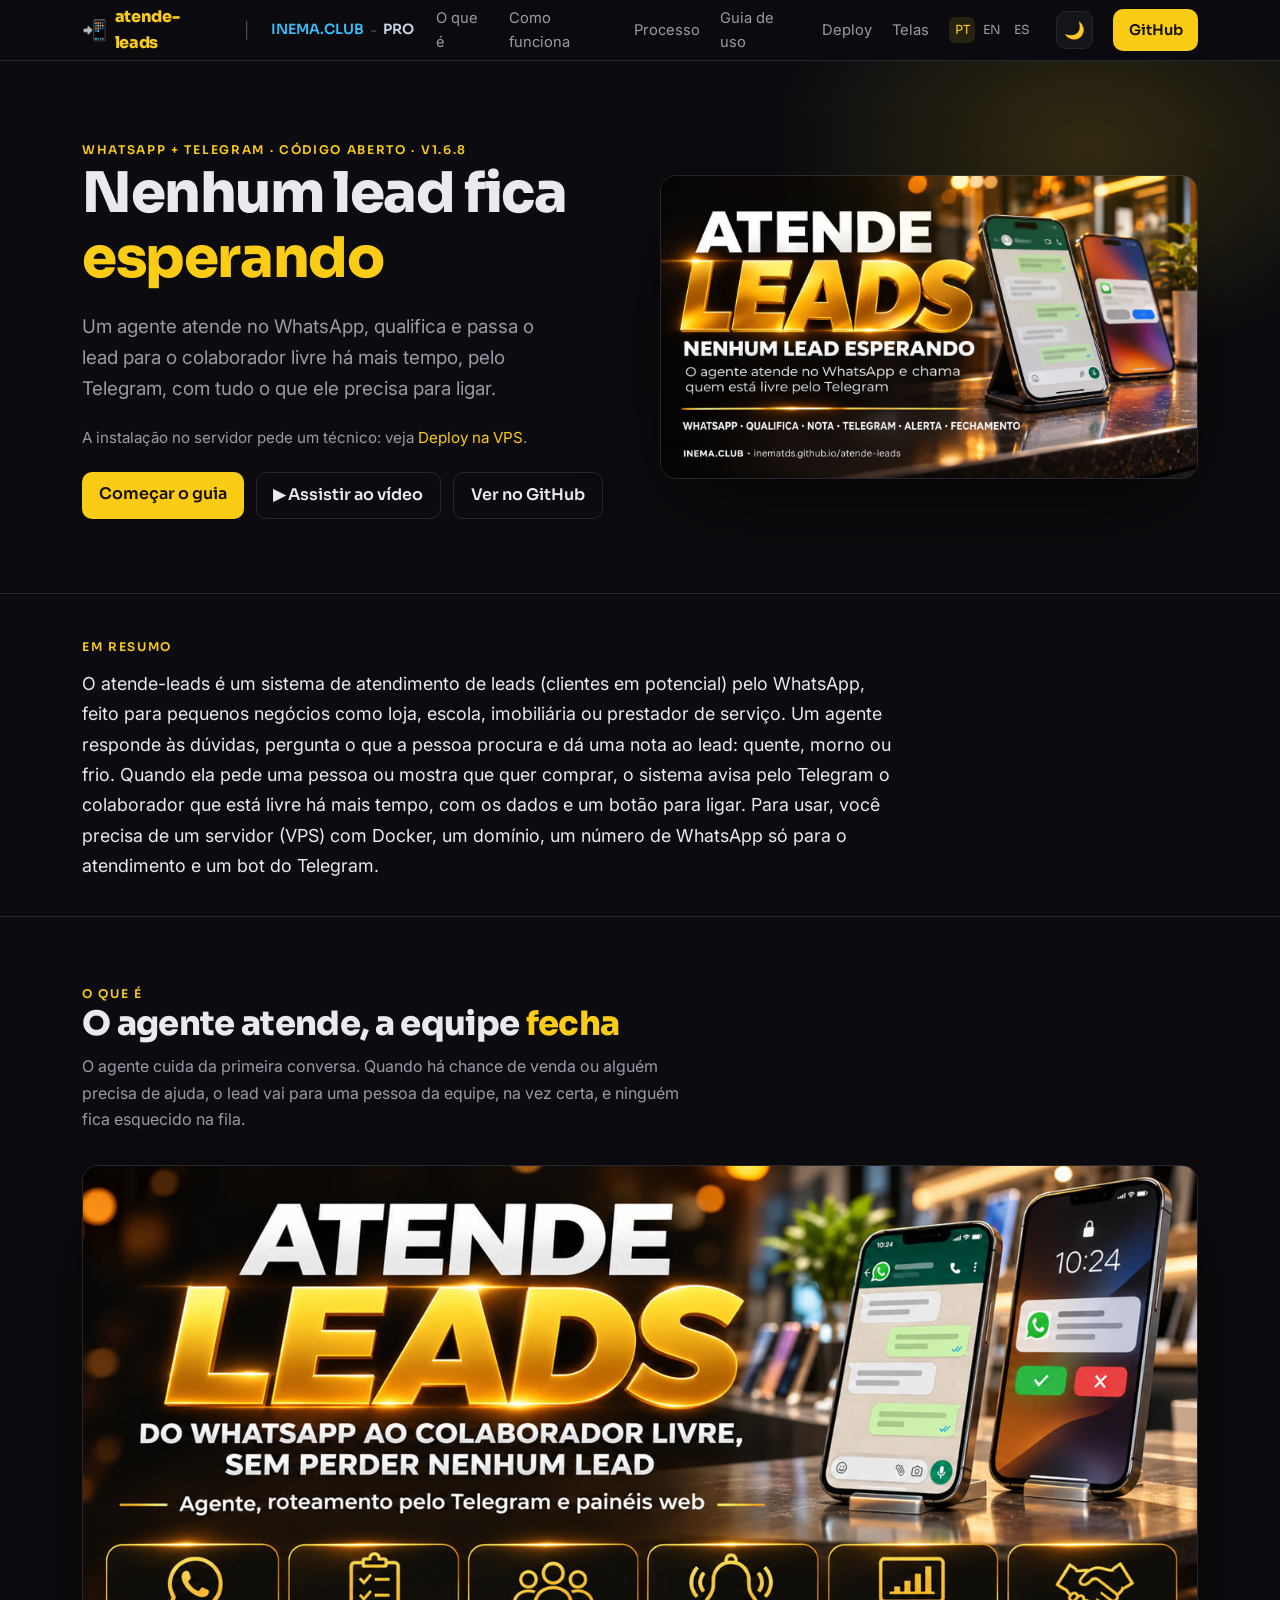
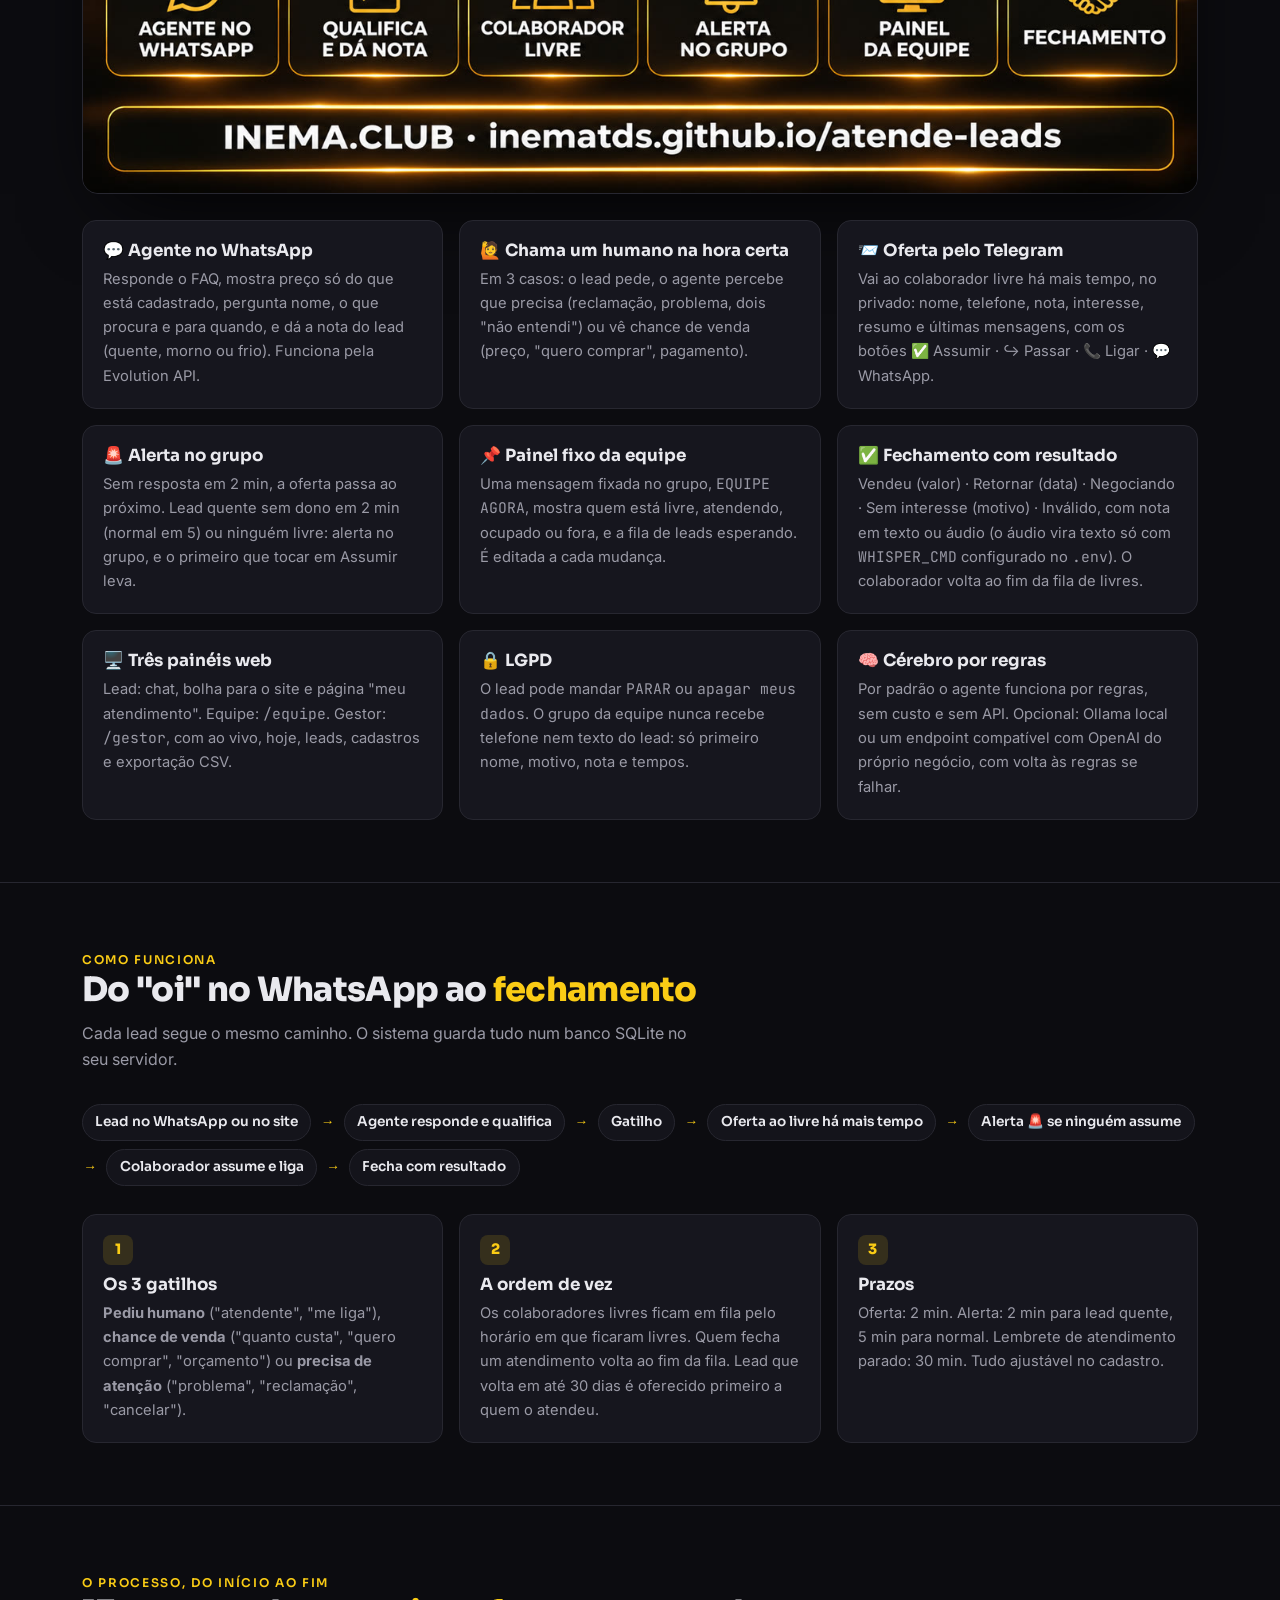
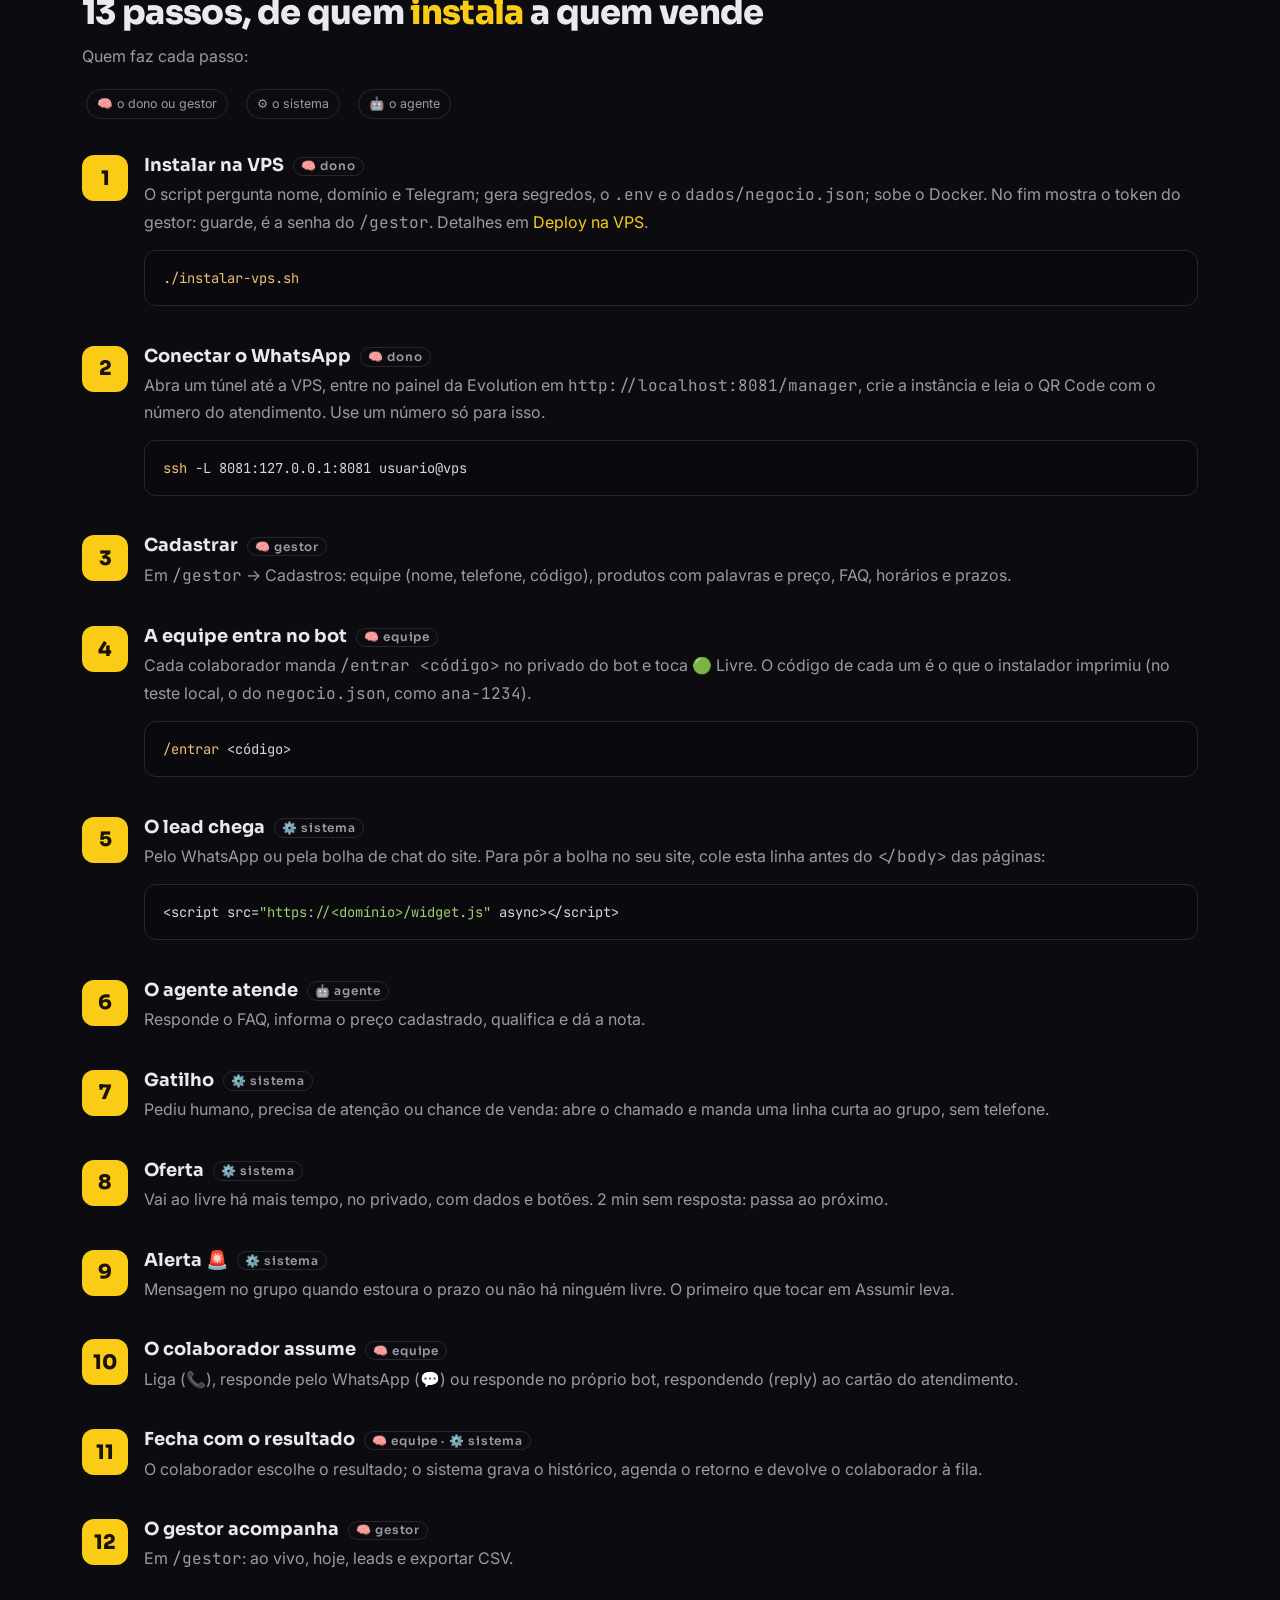
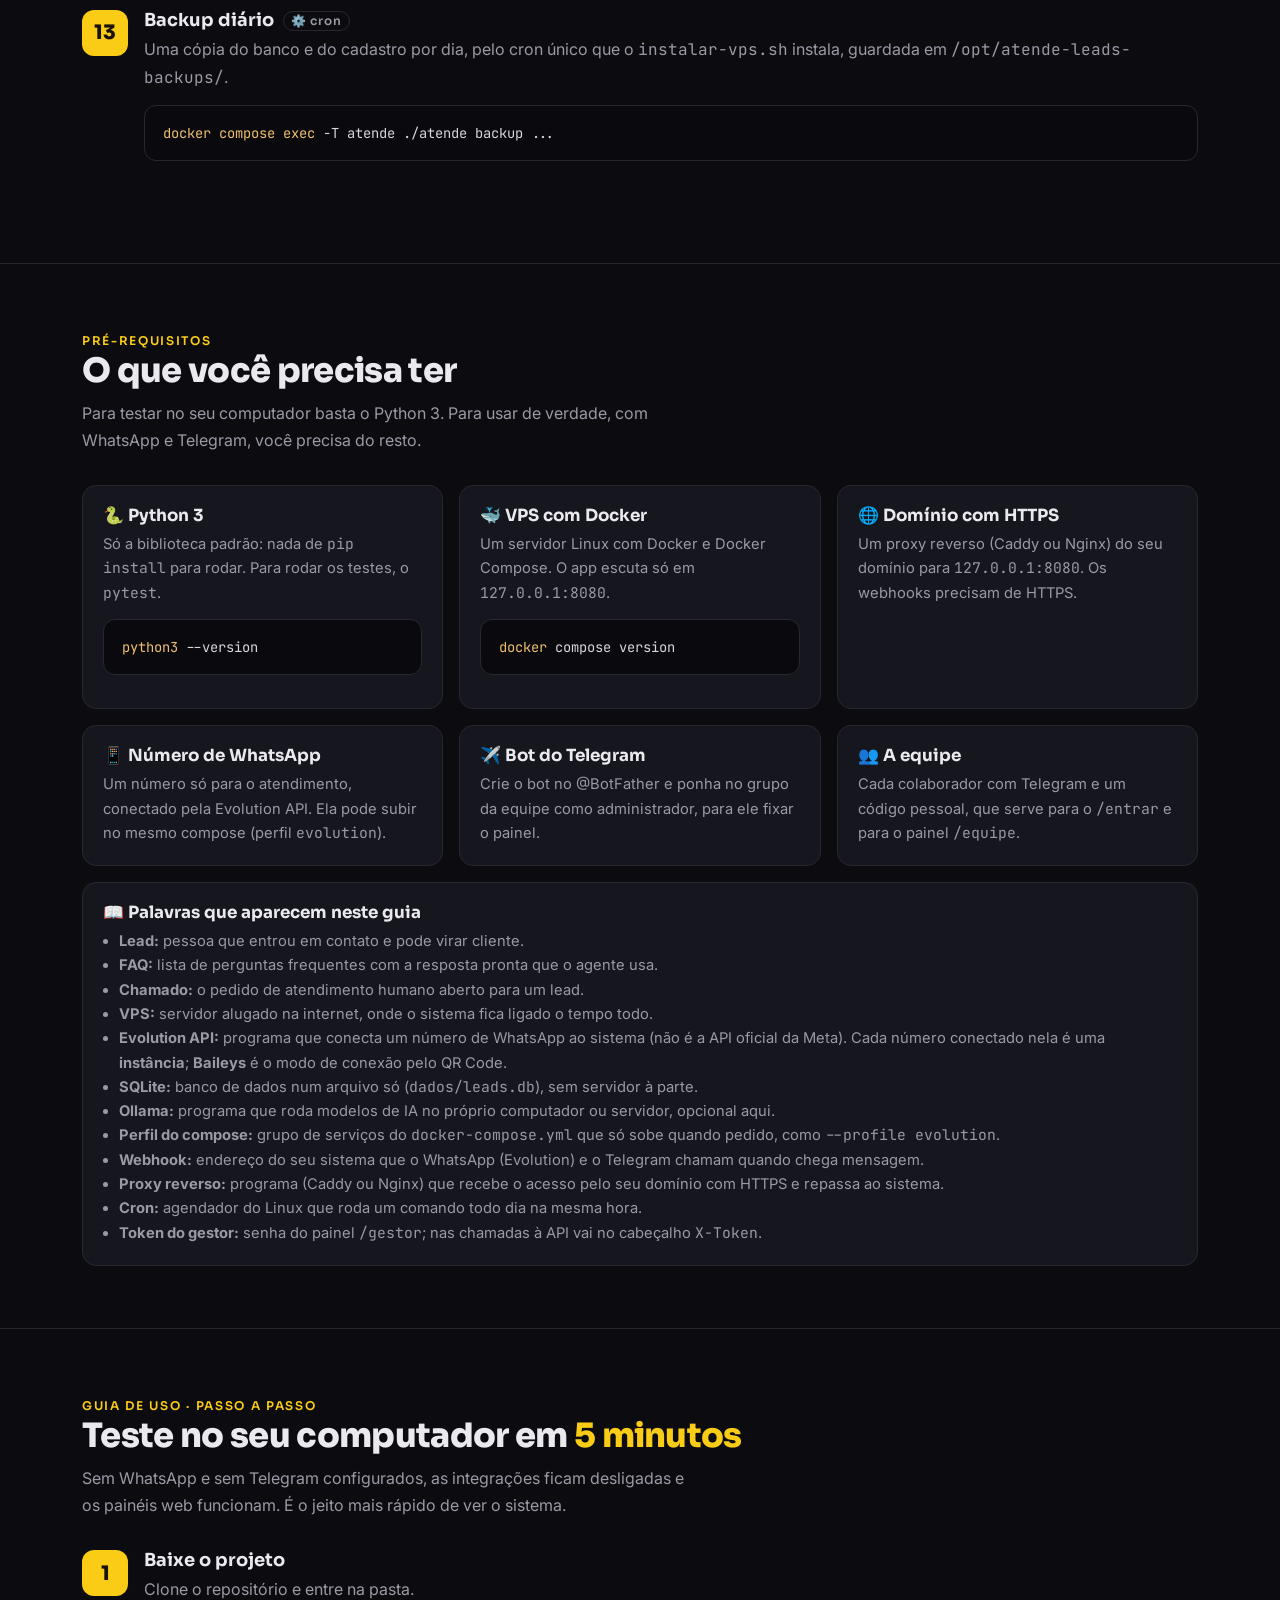
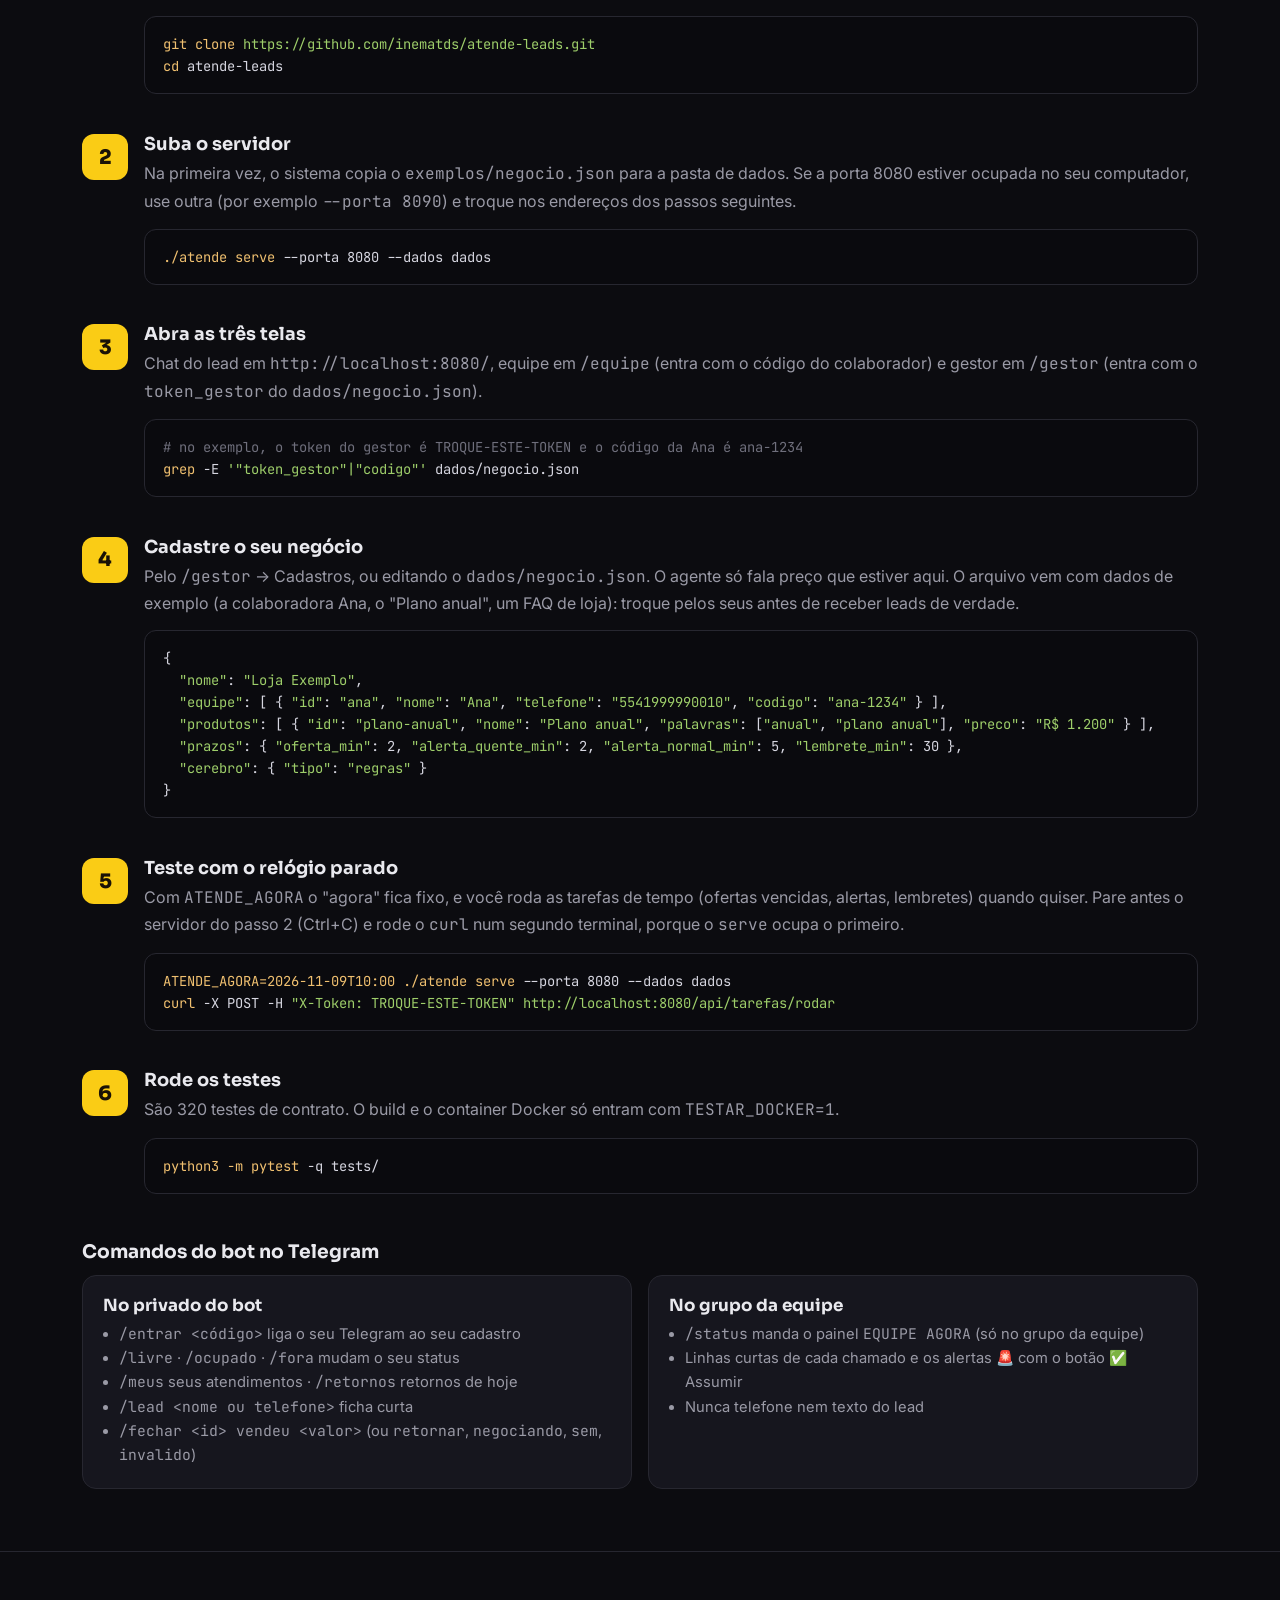
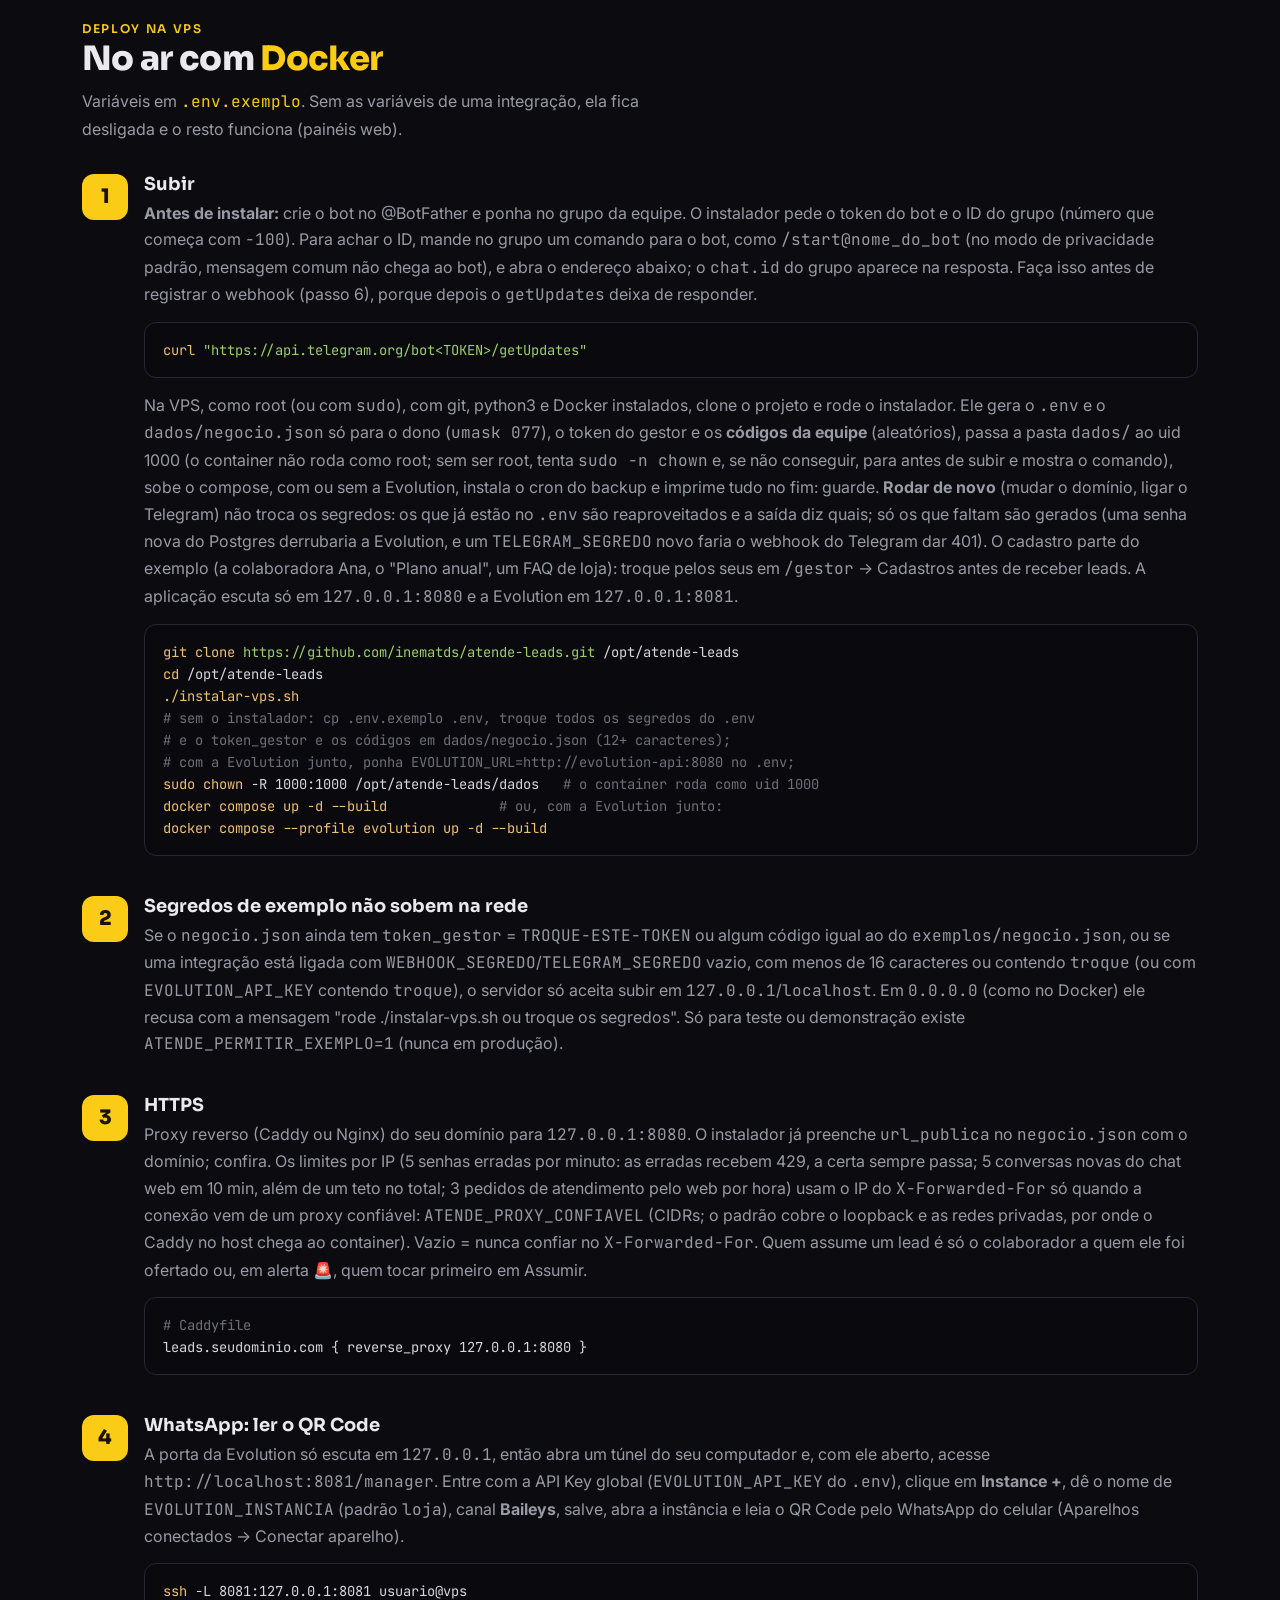
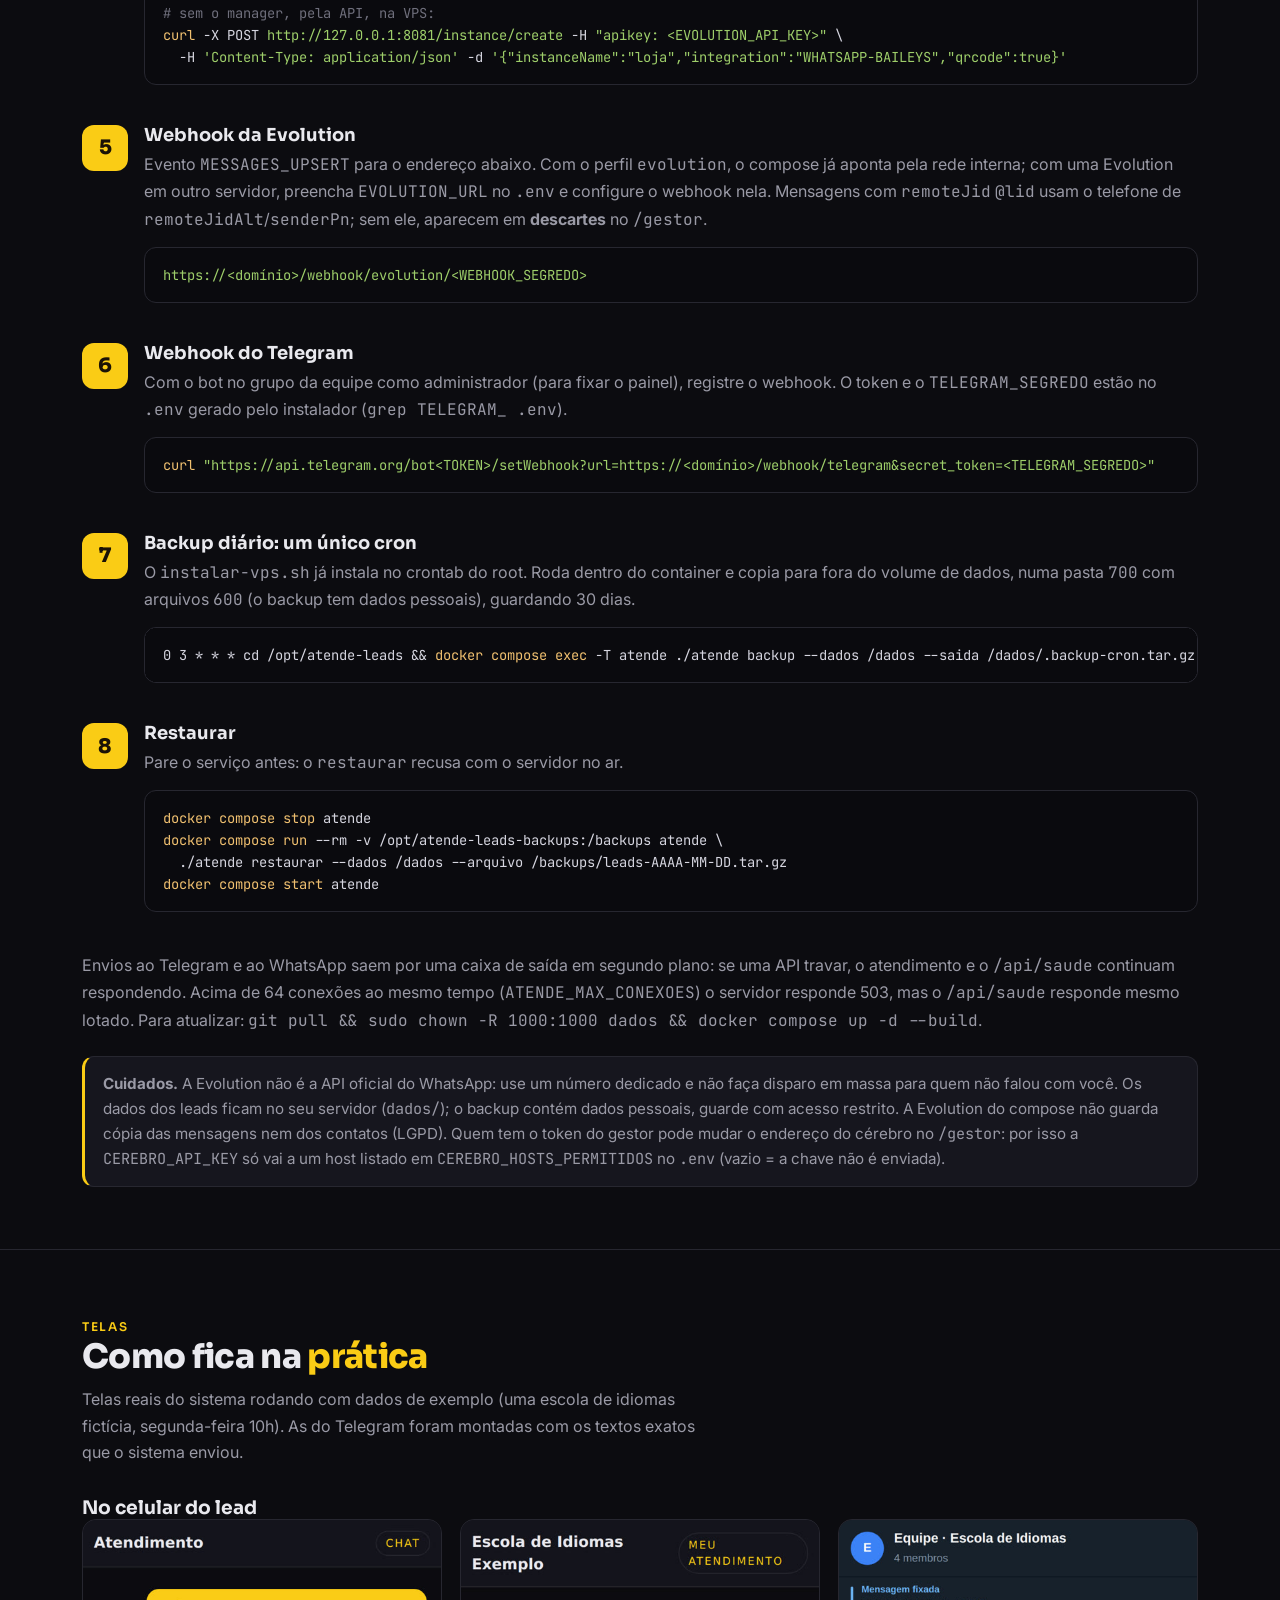
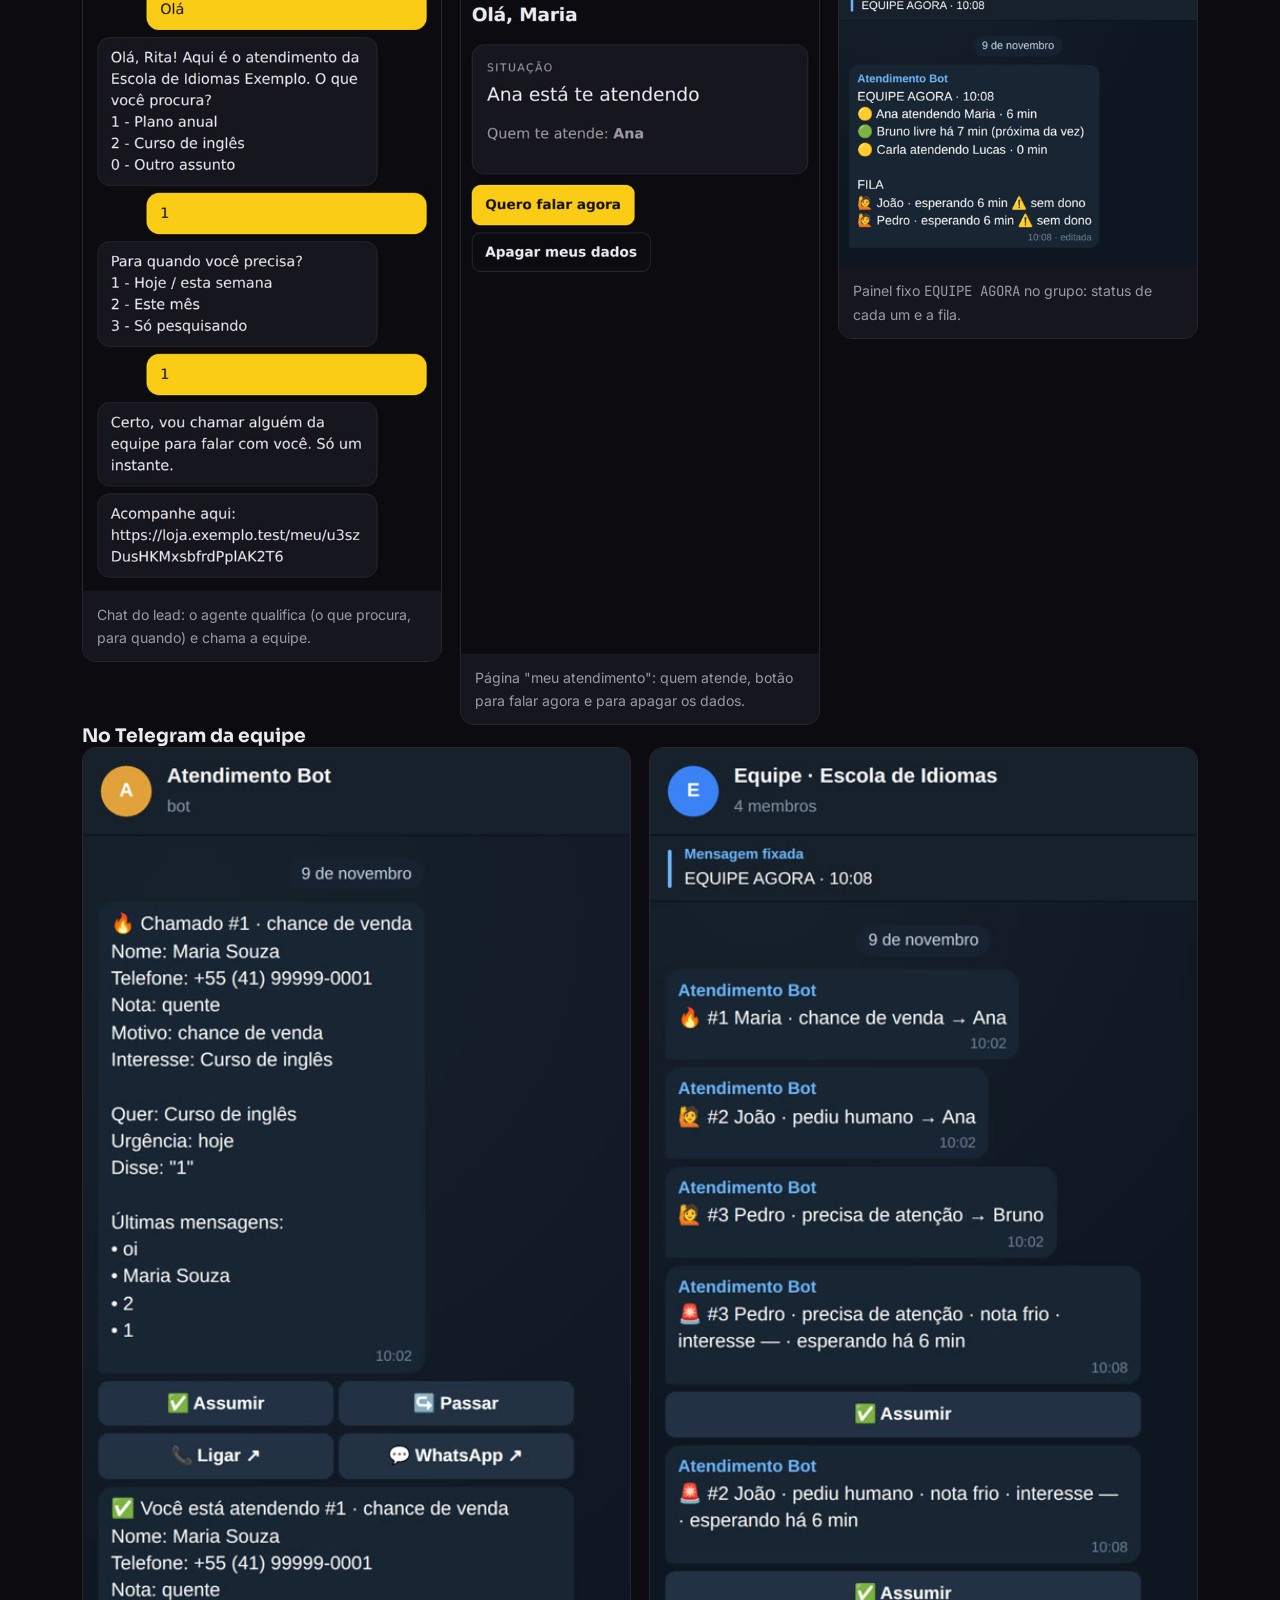
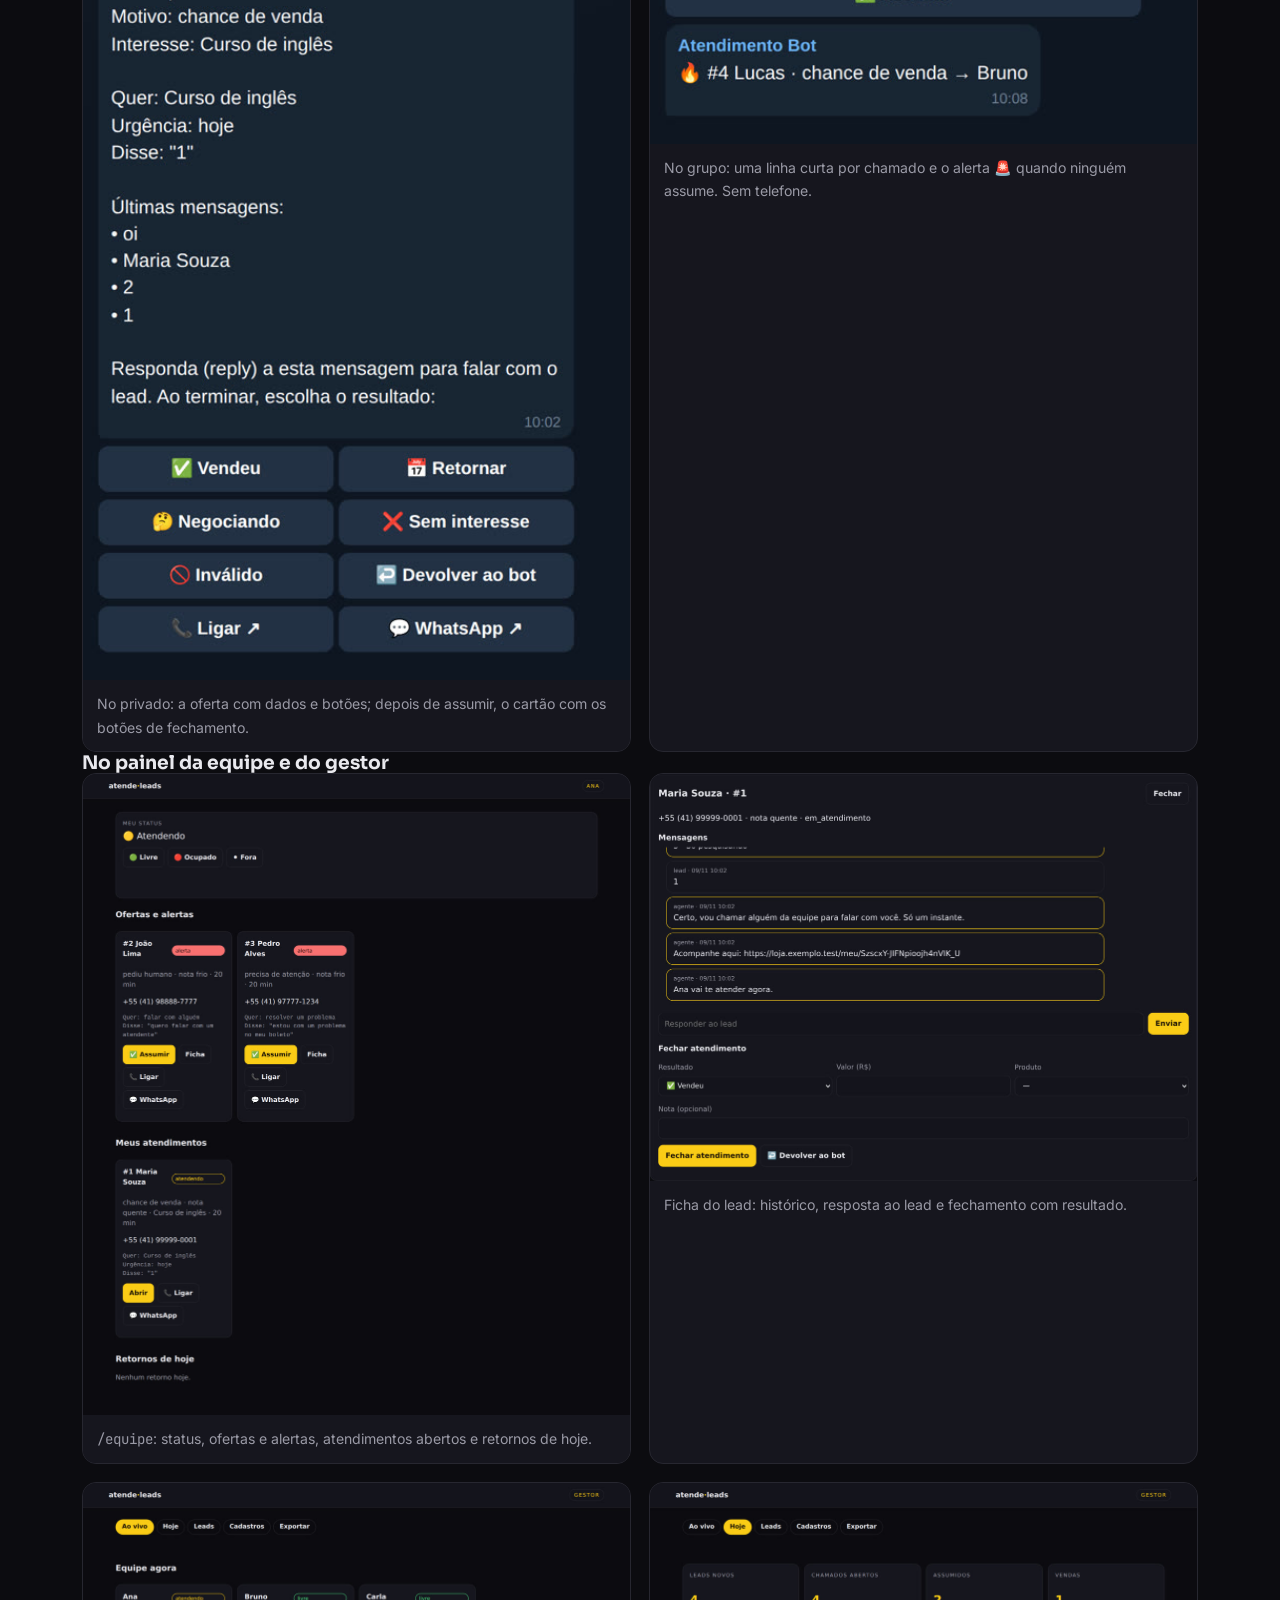
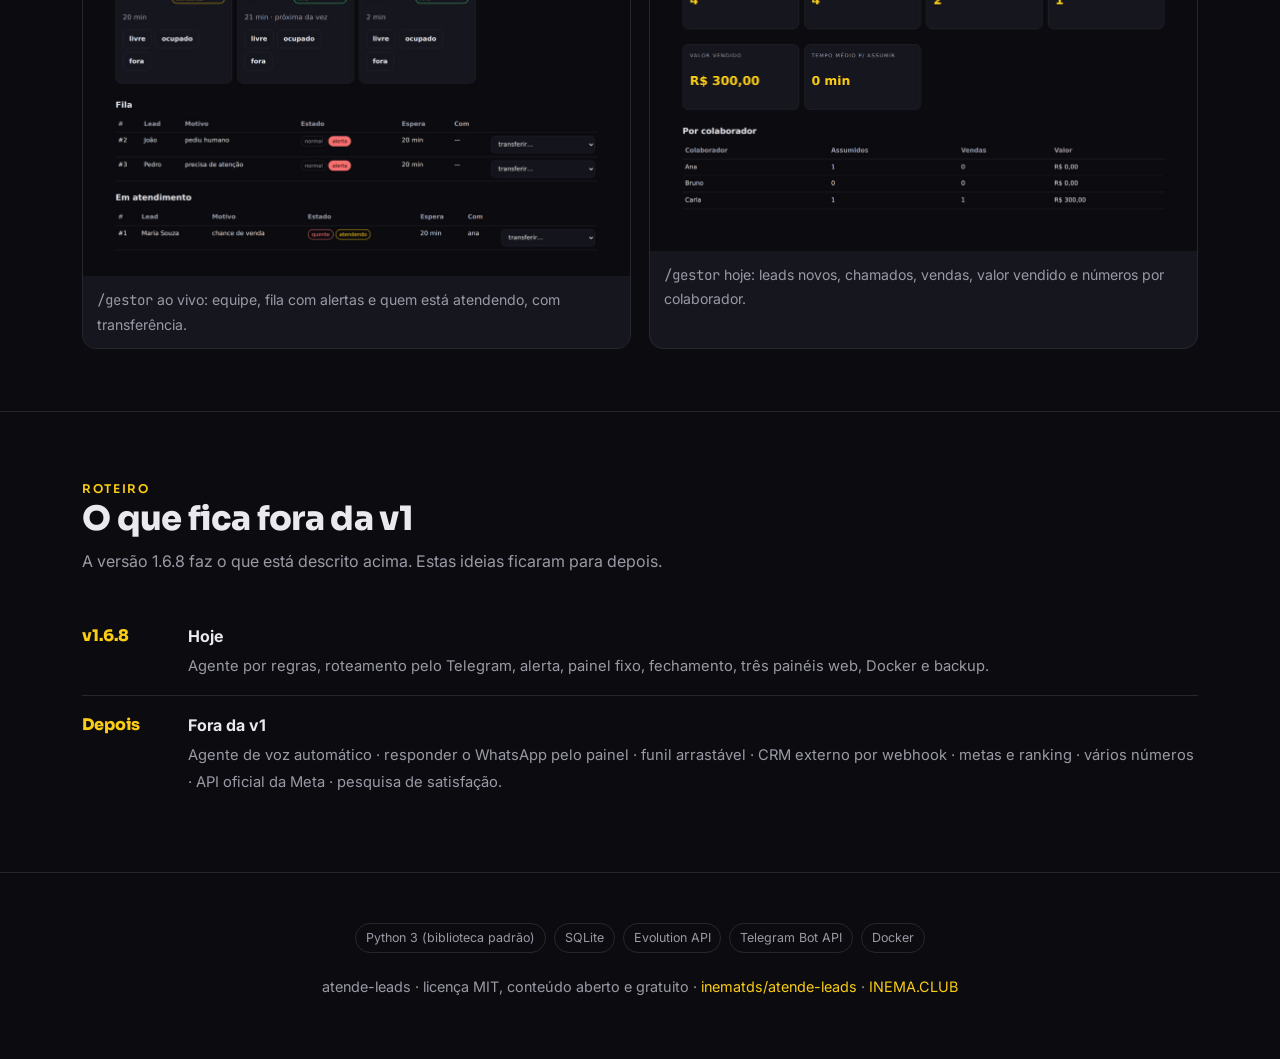
==== commit 1ec3c351: "atende-leads 1.6.8: sugestão = fala do vendedor (vale o que ele disse), conflito → "Atualizar a base" ====
--- a/guia/index.html
+++ b/guia/index.html
@@ -139,7 +139,7 @@
   <div class="glow"></div>
   <div class="wrap">
     <div>
-      <span class="chip">WhatsApp + Telegram · código aberto · v1.5.8</span>
+      <span class="chip">WhatsApp + Telegram · código aberto · v1.6.8</span>
       <h1>Nenhum lead fica <span class="amb">esperando</span></h1>
       <p class="lead">Um agente atende no WhatsApp, qualifica e passa o lead para o colaborador livre há mais tempo, pelo Telegram, com tudo o que ele precisa para ligar.</p>
       <p class="mut" style="margin:-.6em 0 1.4em;font-size:.95rem">A instalação no servidor pede um técnico: veja <a href="#deploy">Deploy na VPS</a>.</p>
@@ -449,8 +449,8 @@
 <section id="roadmap"><div class="wrap">
   <span class="chip">Roteiro</span>
   <h2>O que fica fora da v1</h2>
-  <p class="sub">A versão 1.5.8 faz o que está descrito acima. Estas ideias ficaram para depois.</p>
-  <div class="phase"><div class="tag">v1.5.8</div><div class="d"><strong>Hoje</strong><span>Agente por regras, roteamento pelo Telegram, alerta, painel fixo, fechamento, três painéis web, Docker e backup.</span></div></div>
+  <p class="sub">A versão 1.6.8 faz o que está descrito acima. Estas ideias ficaram para depois.</p>
+  <div class="phase"><div class="tag">v1.6.8</div><div class="d"><strong>Hoje</strong><span>Agente por regras, roteamento pelo Telegram, alerta, painel fixo, fechamento, três painéis web, Docker e backup.</span></div></div>
   <div class="phase"><div class="tag">Depois</div><div class="d"><strong>Fora da v1</strong><span>Agente de voz automático · responder o WhatsApp pelo painel · funil arrastável · CRM externo por webhook · metas e ranking · vários números · API oficial da Meta · pesquisa de satisfação.</span></div></div>
 </div></section>
 
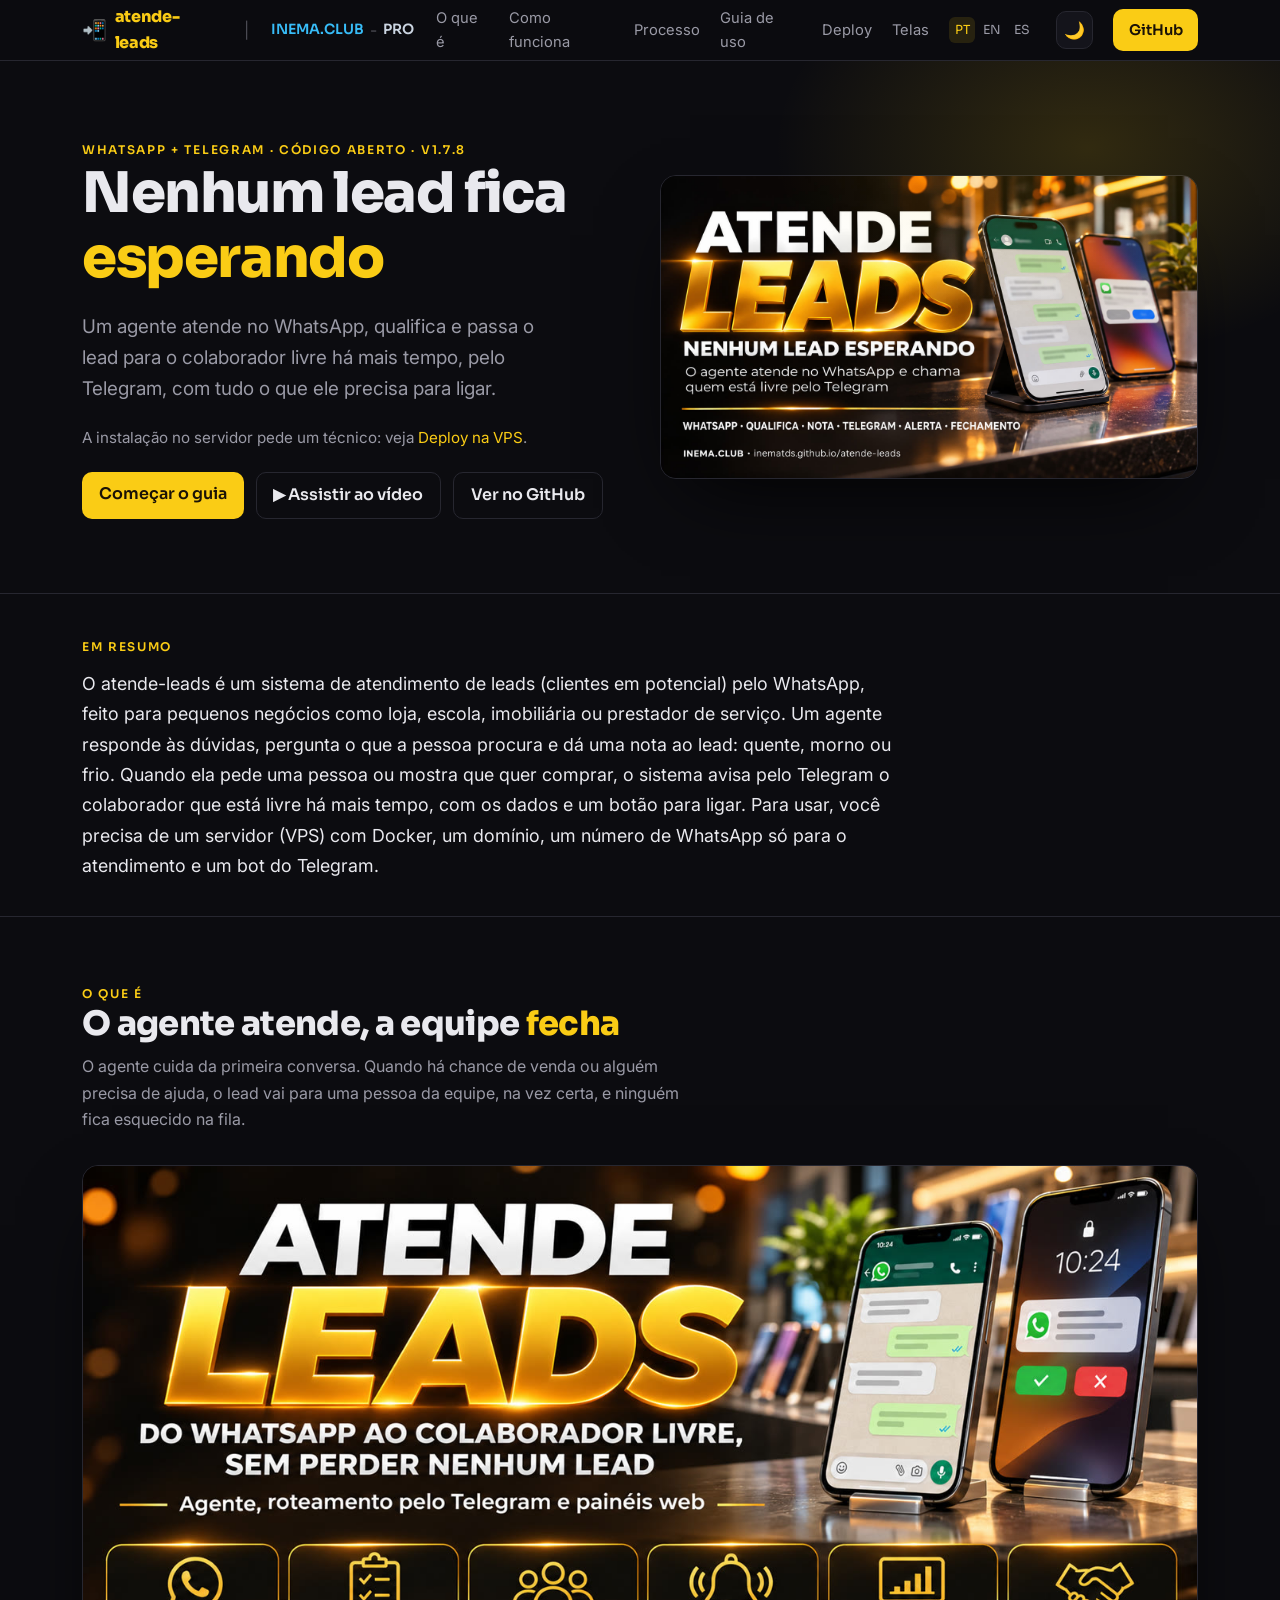
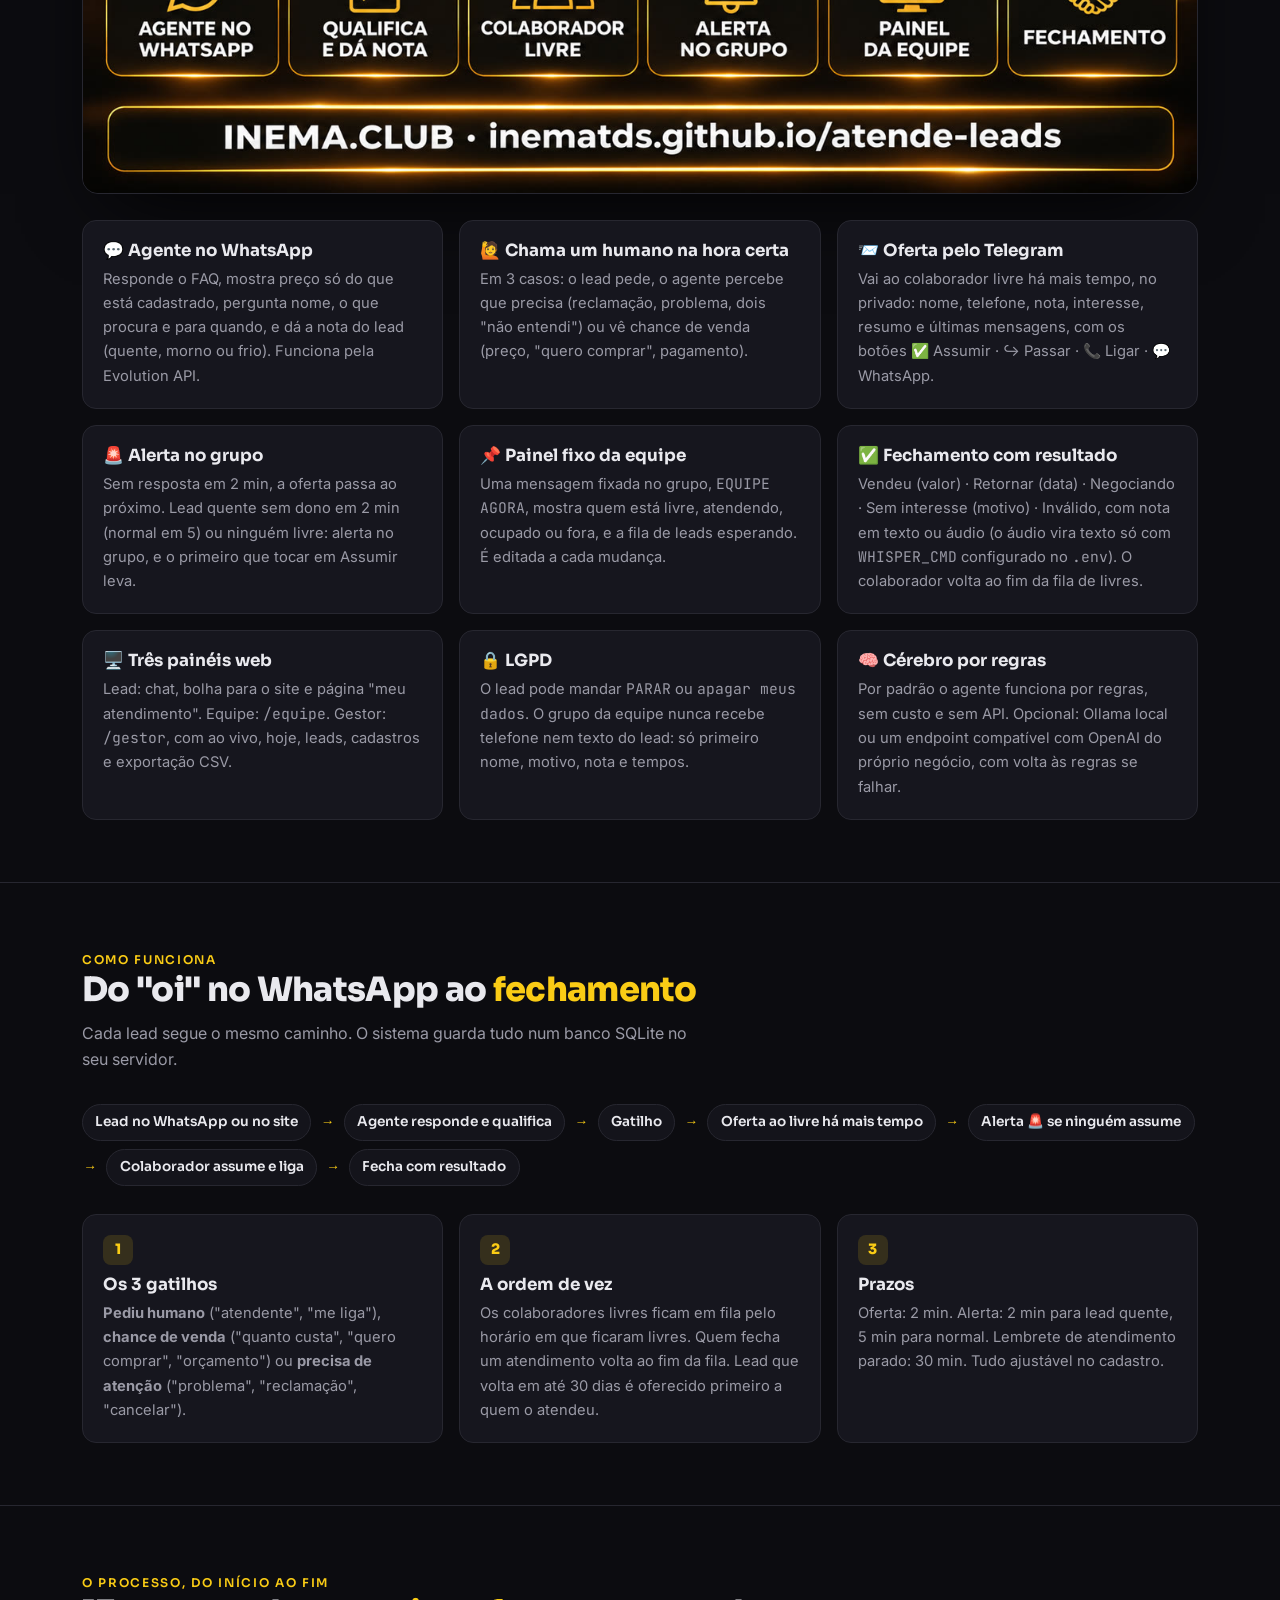
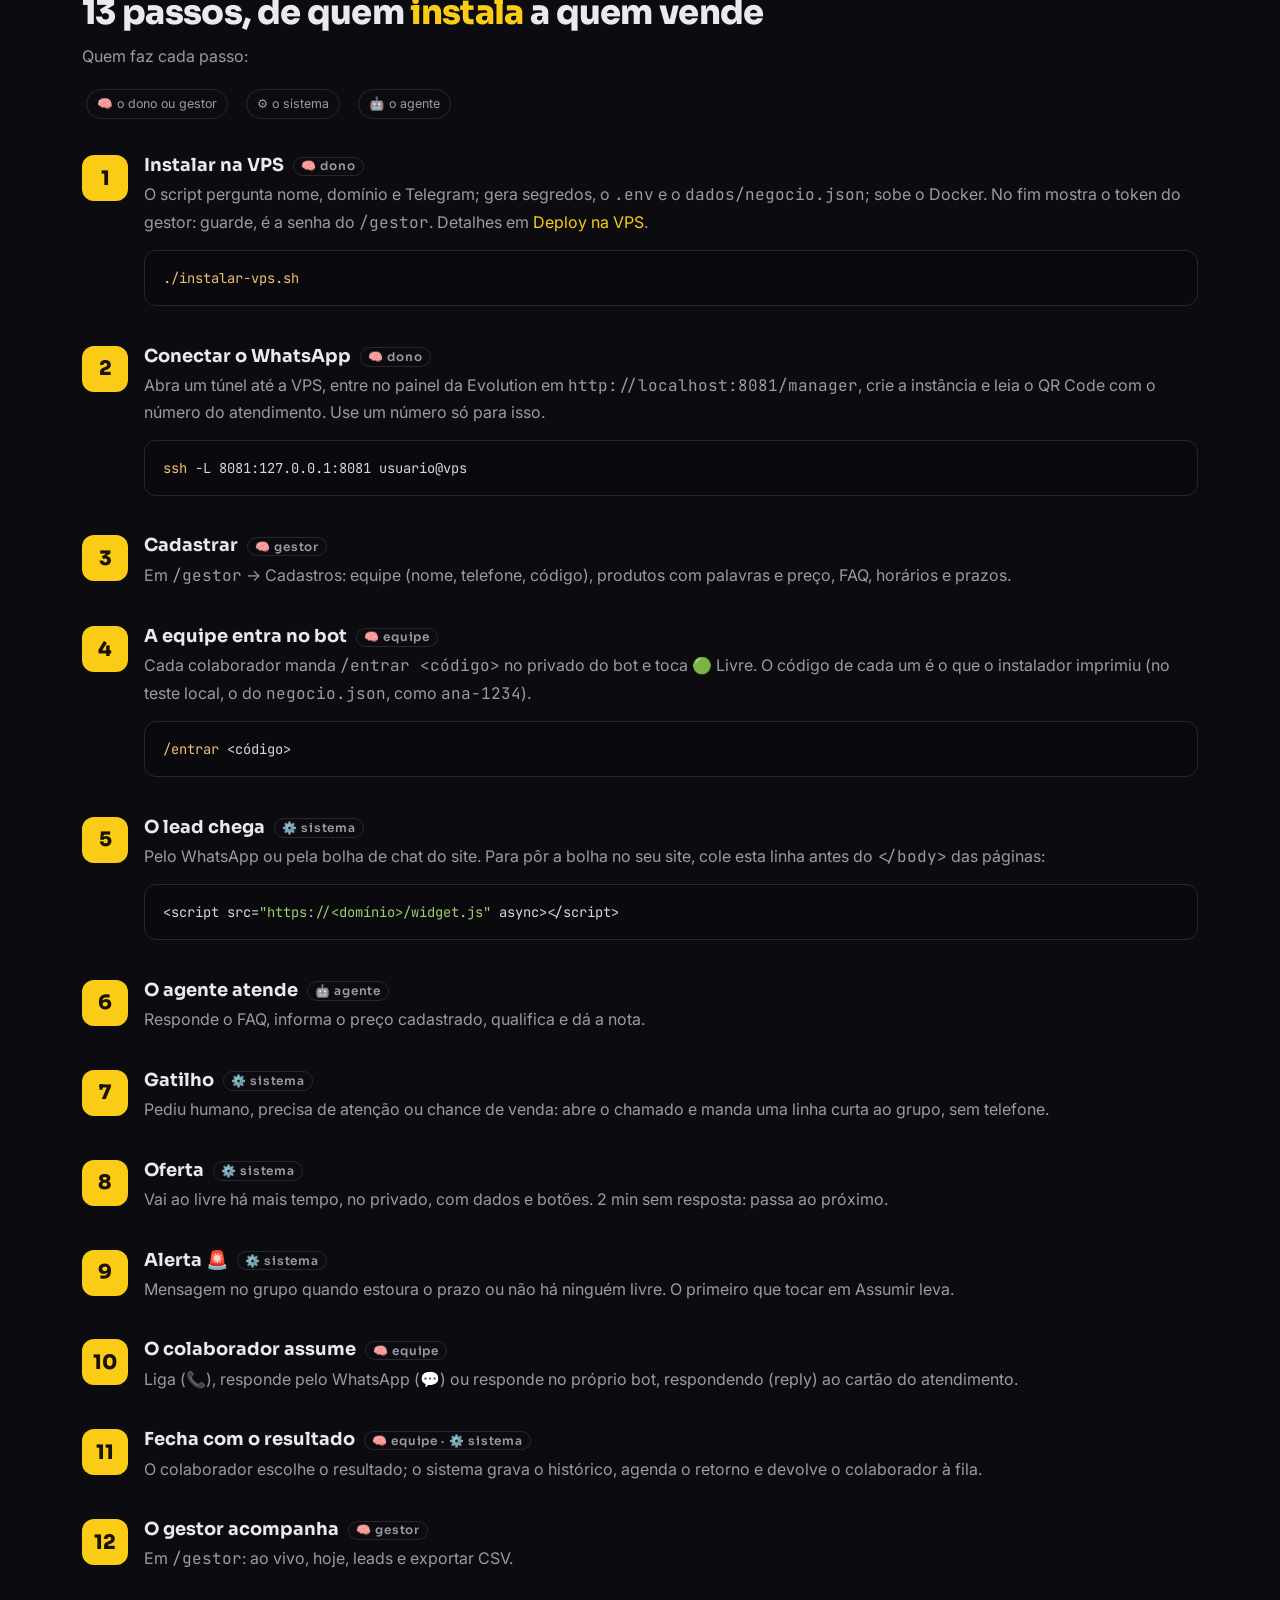
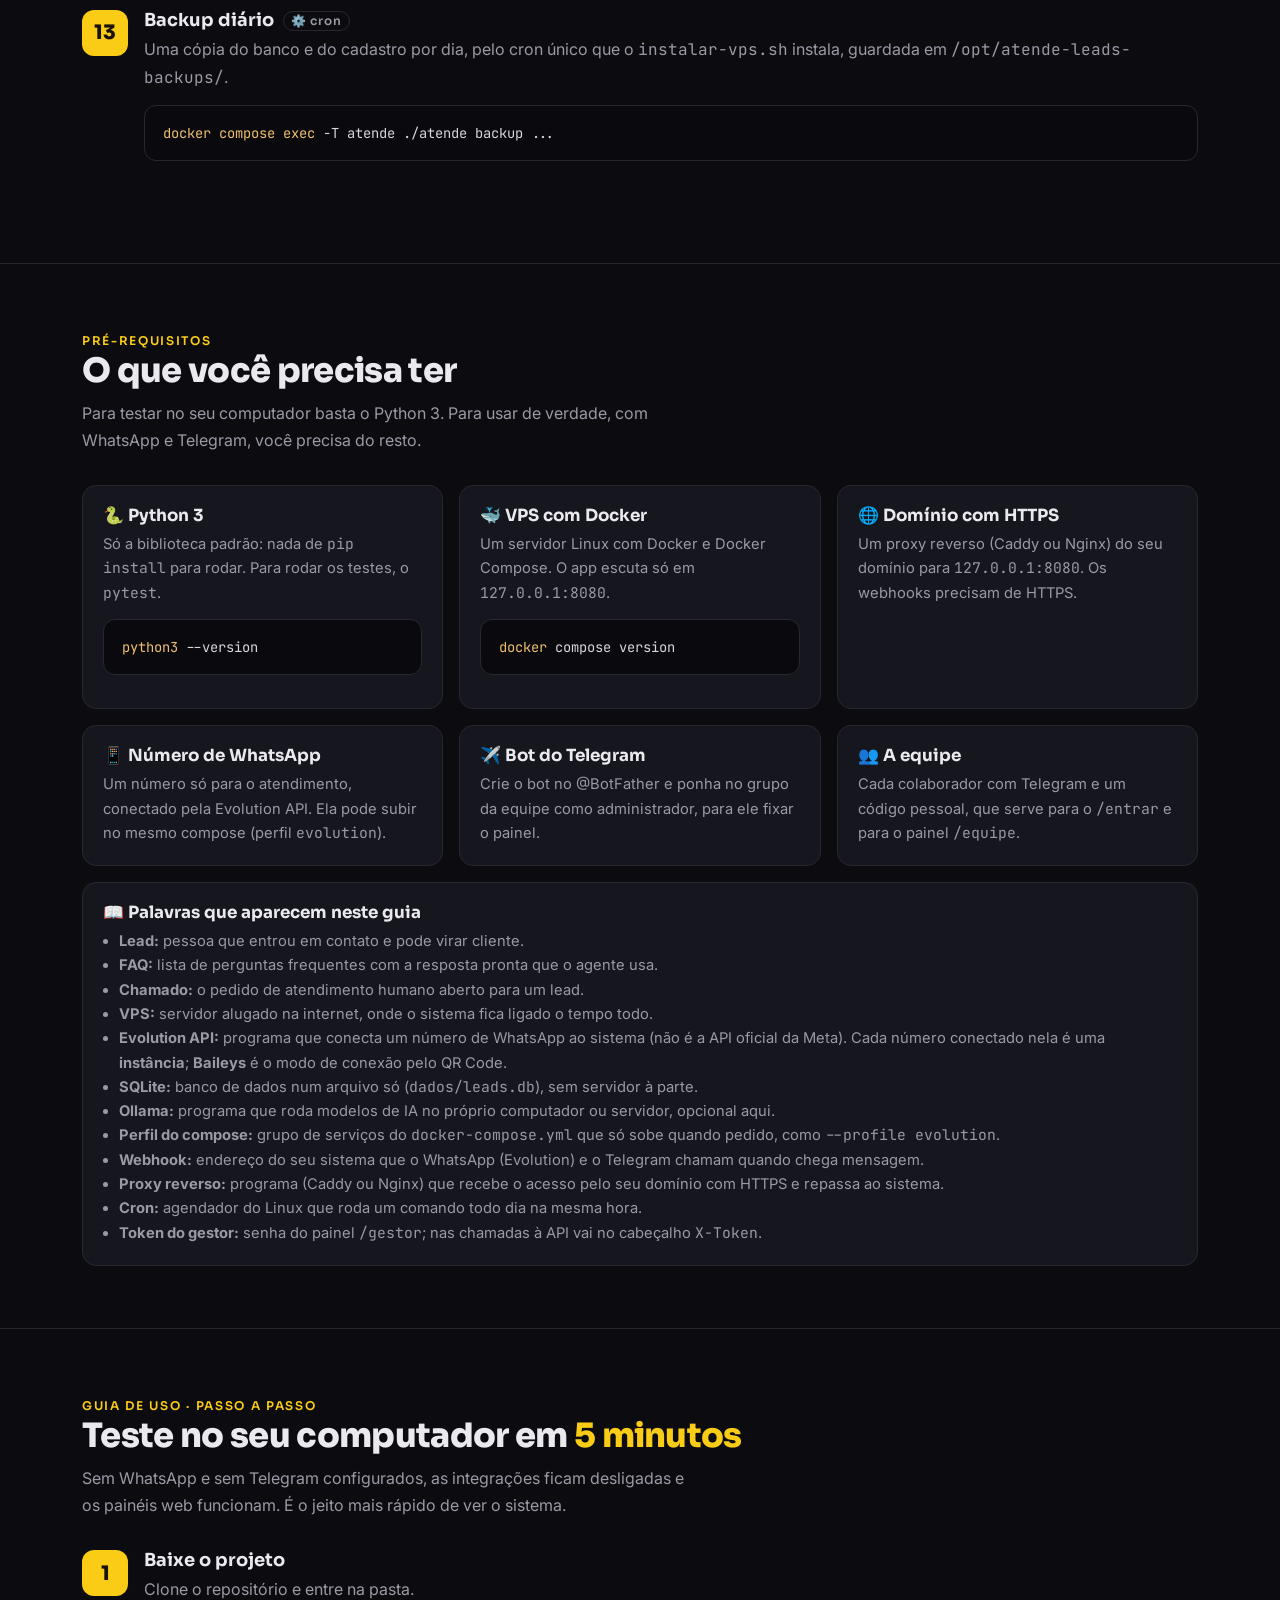
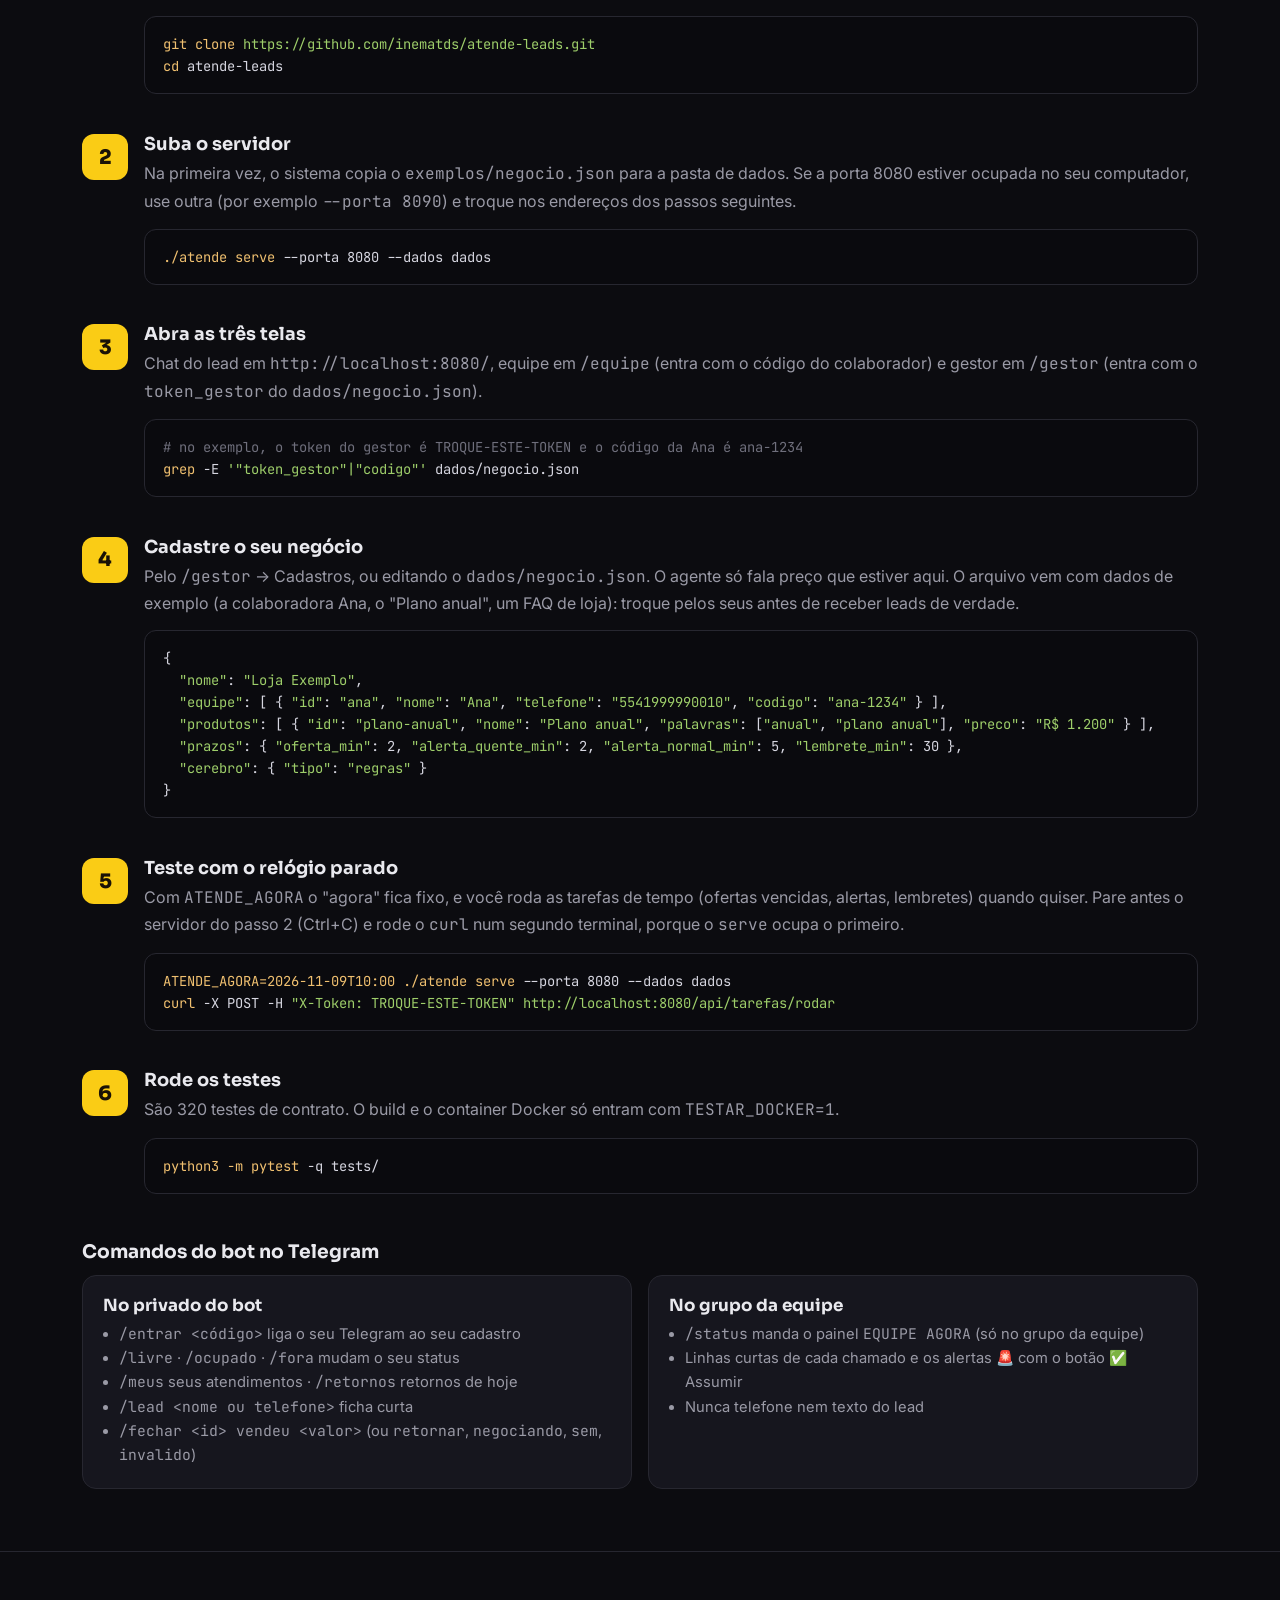
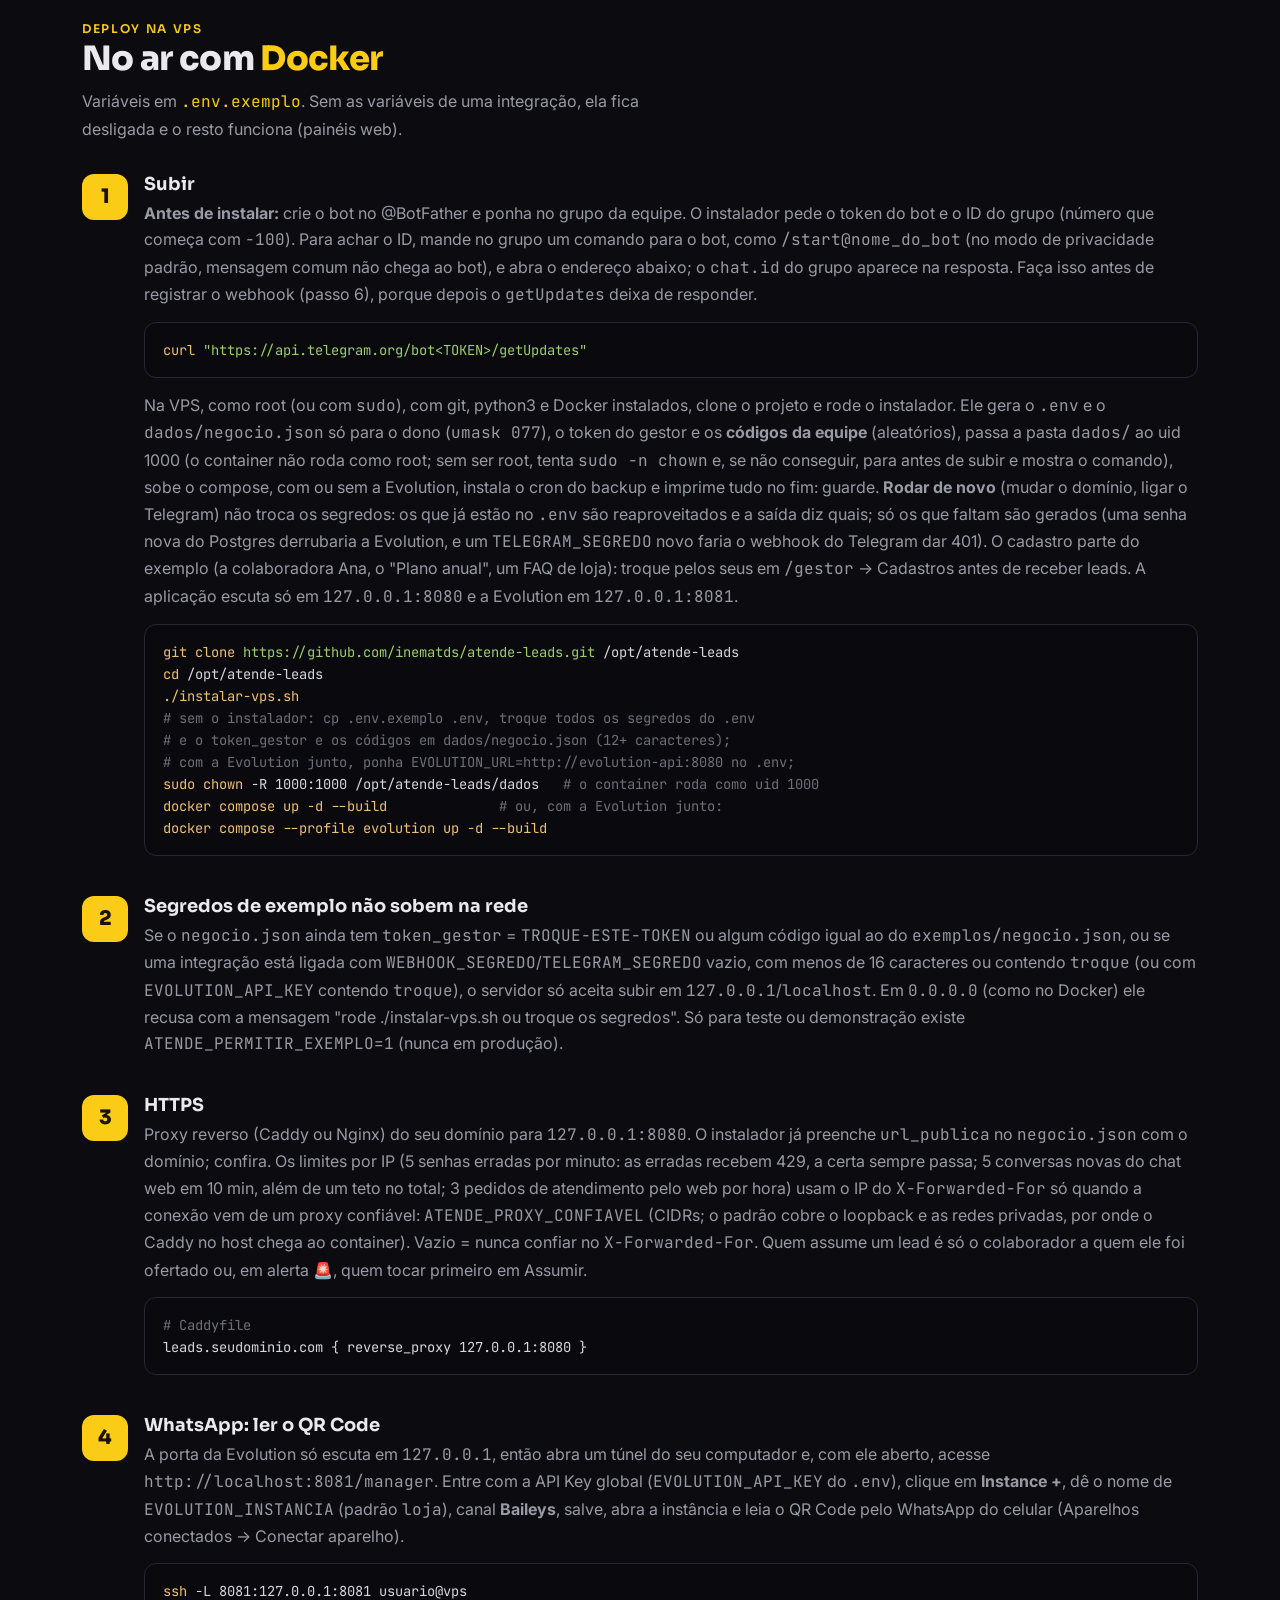
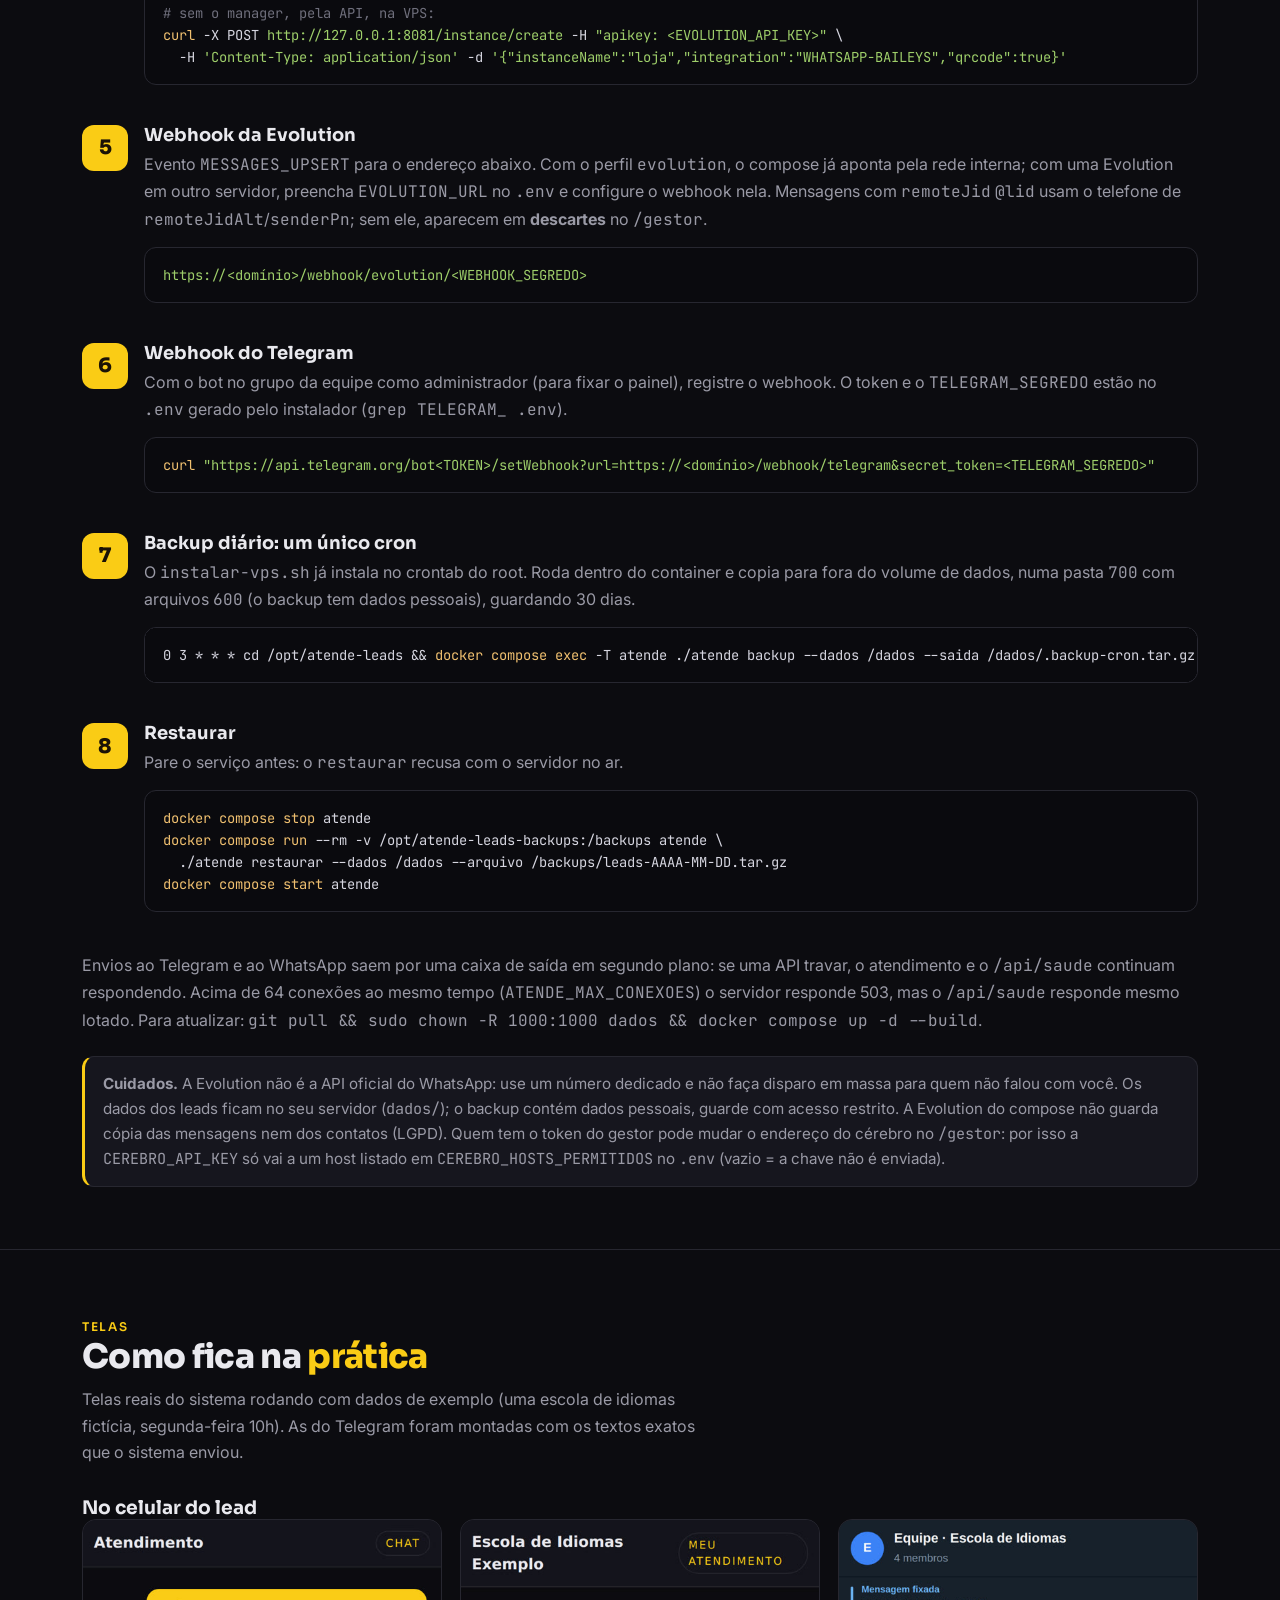
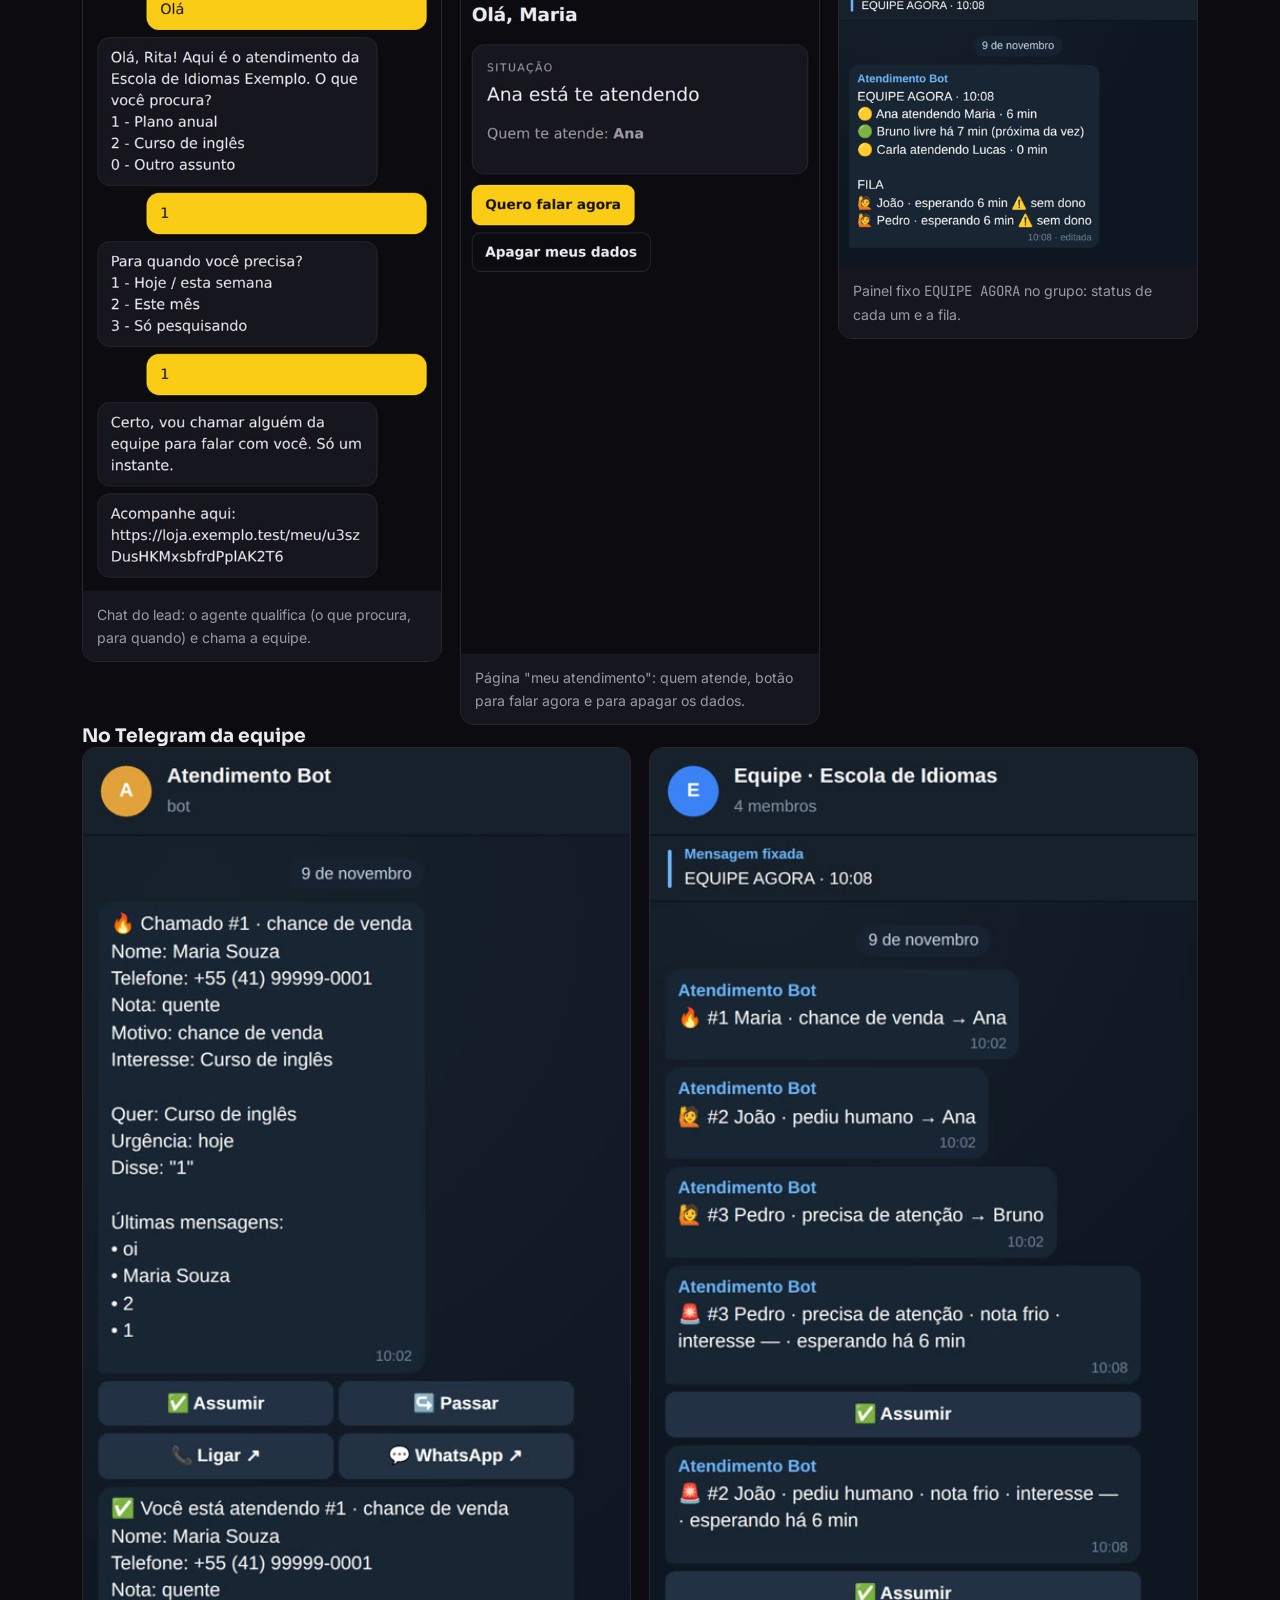
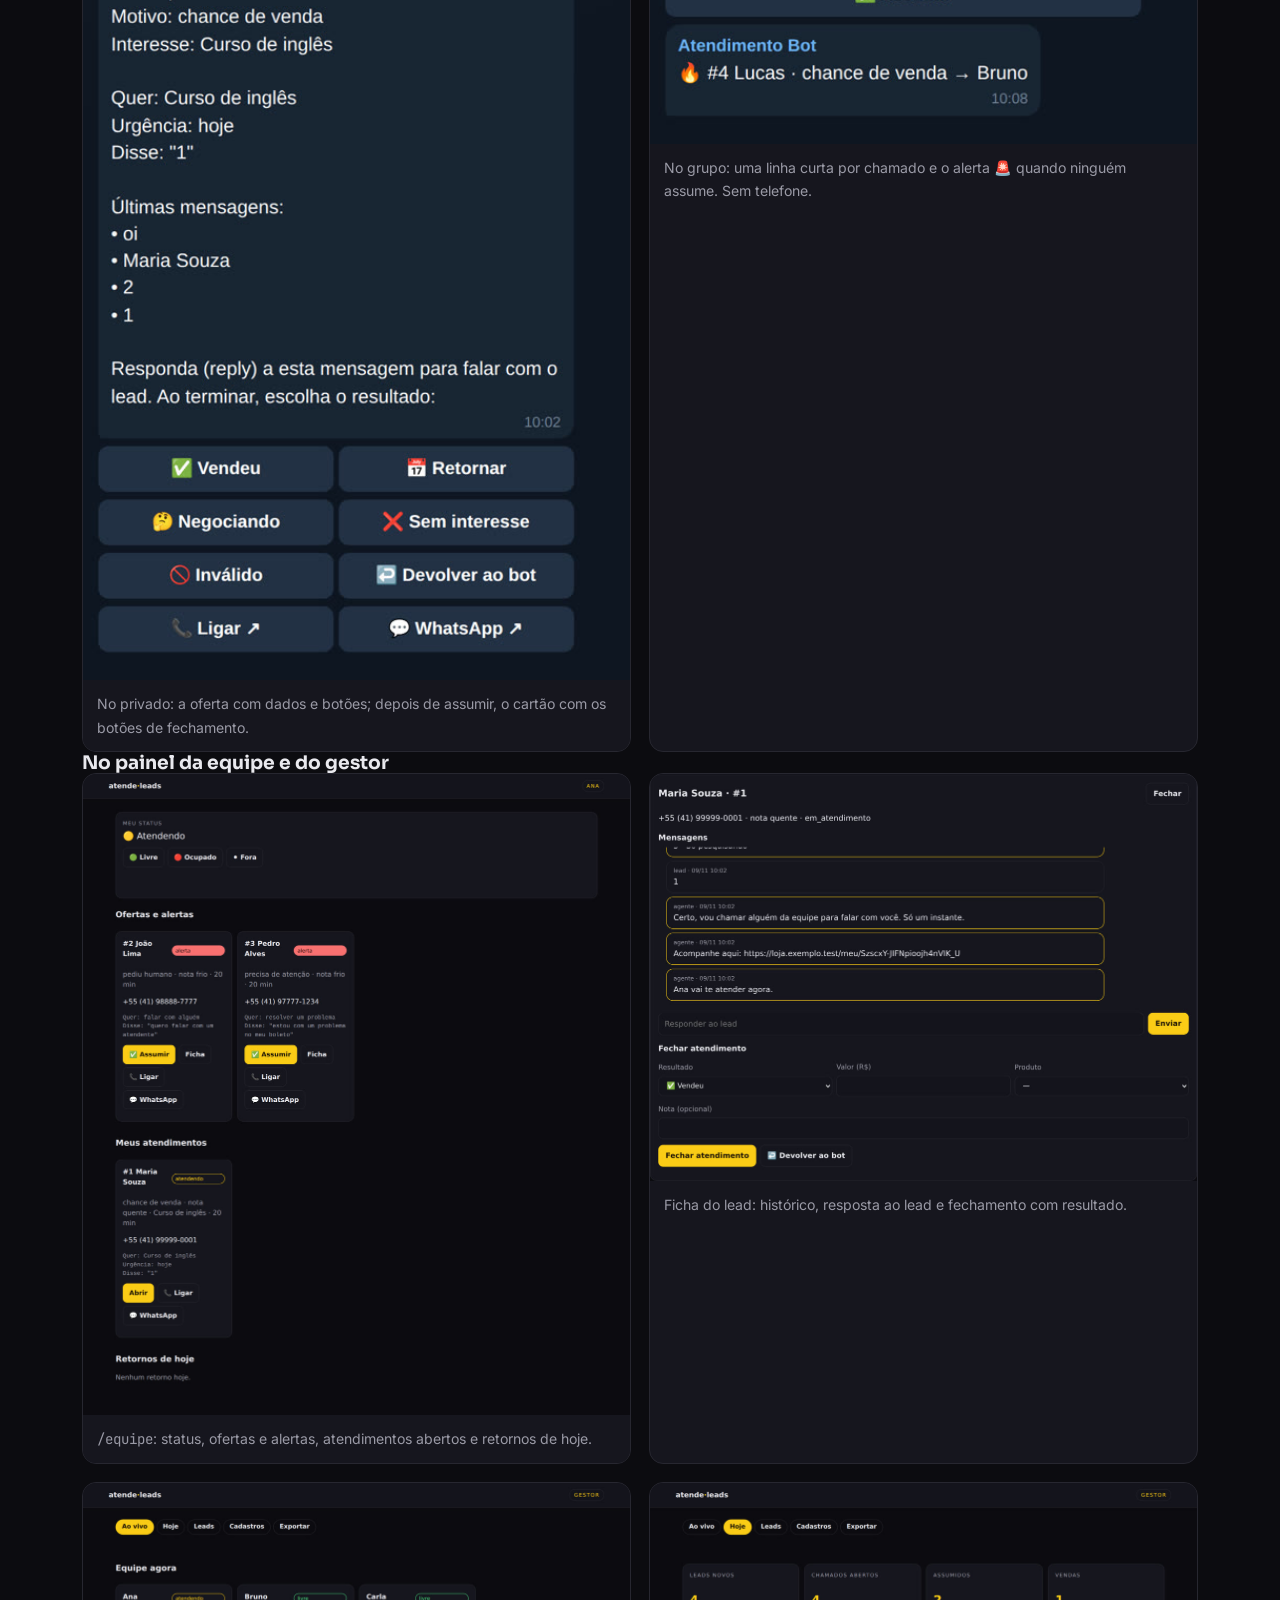
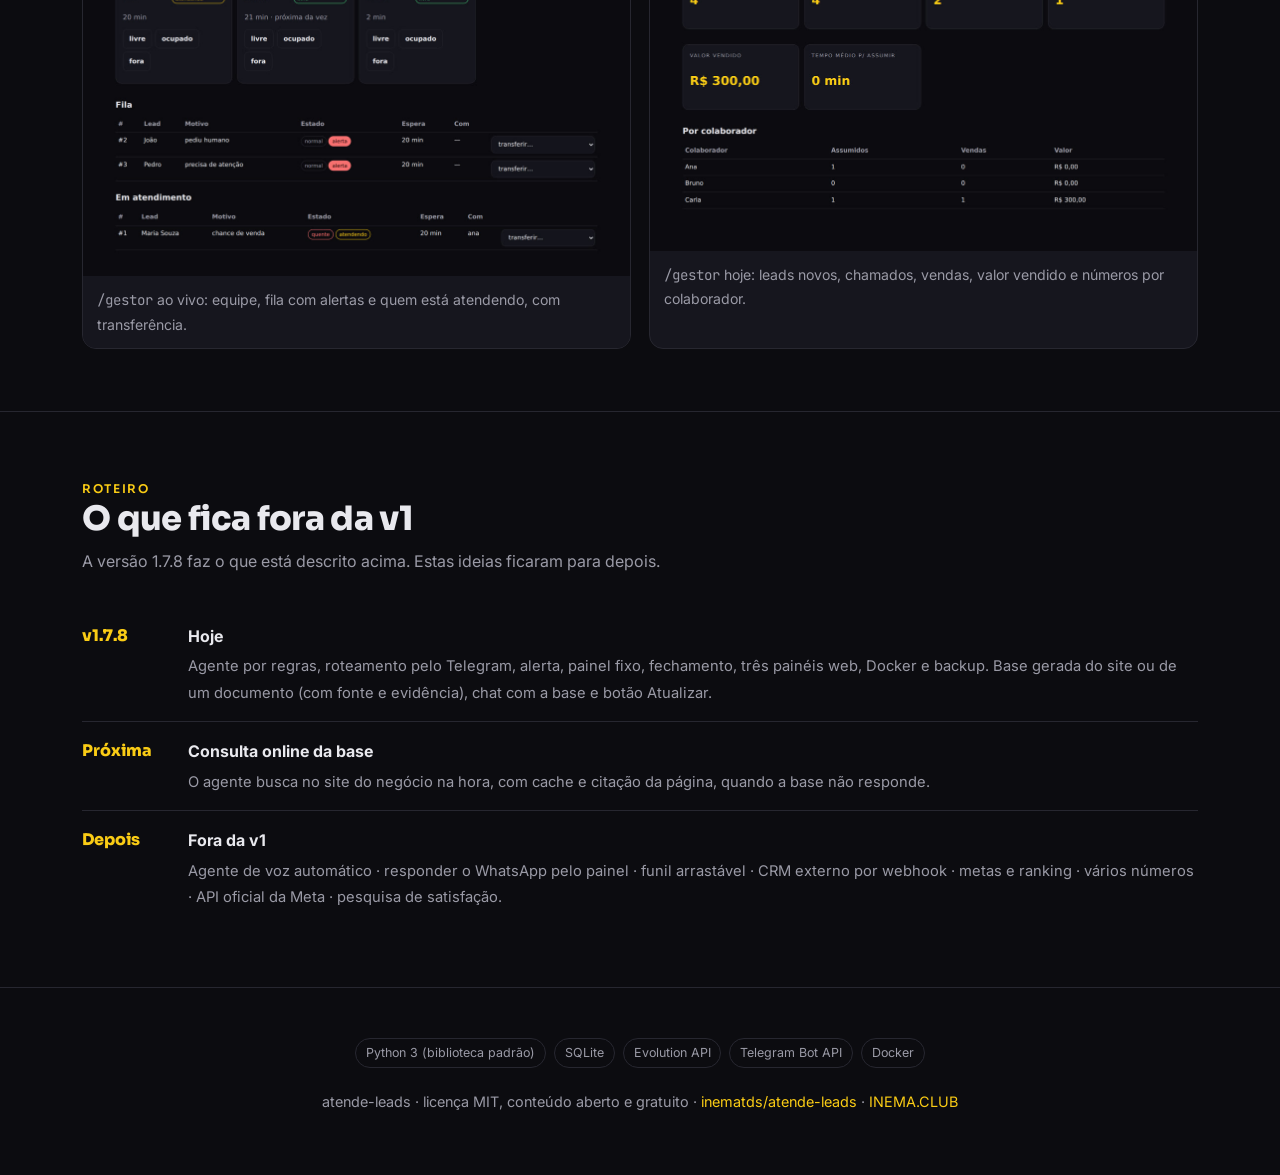
==== commit 6958587d: "atende-leads 1.7.8: base a partir de link ou arquivo (SSRF, robots, DOCX, PDF pela curadoria), chat " ====
--- a/guia/index.html
+++ b/guia/index.html
@@ -139,7 +139,7 @@
   <div class="glow"></div>
   <div class="wrap">
     <div>
-      <span class="chip">WhatsApp + Telegram · código aberto · v1.6.8</span>
+      <span class="chip">WhatsApp + Telegram · código aberto · v1.7.8</span>
       <h1>Nenhum lead fica <span class="amb">esperando</span></h1>
       <p class="lead">Um agente atende no WhatsApp, qualifica e passa o lead para o colaborador livre há mais tempo, pelo Telegram, com tudo o que ele precisa para ligar.</p>
       <p class="mut" style="margin:-.6em 0 1.4em;font-size:.95rem">A instalação no servidor pede um técnico: veja <a href="#deploy">Deploy na VPS</a>.</p>
@@ -449,8 +449,9 @@
 <section id="roadmap"><div class="wrap">
   <span class="chip">Roteiro</span>
   <h2>O que fica fora da v1</h2>
-  <p class="sub">A versão 1.6.8 faz o que está descrito acima. Estas ideias ficaram para depois.</p>
-  <div class="phase"><div class="tag">v1.6.8</div><div class="d"><strong>Hoje</strong><span>Agente por regras, roteamento pelo Telegram, alerta, painel fixo, fechamento, três painéis web, Docker e backup.</span></div></div>
+  <p class="sub">A versão 1.7.8 faz o que está descrito acima. Estas ideias ficaram para depois.</p>
+  <div class="phase"><div class="tag">v1.7.8</div><div class="d"><strong>Hoje</strong><span>Agente por regras, roteamento pelo Telegram, alerta, painel fixo, fechamento, três painéis web, Docker e backup. Base gerada do site ou de um documento (com fonte e evidência), chat com a base e botão Atualizar.</span></div></div>
+  <div class="phase"><div class="tag">Próxima</div><div class="d"><strong>Consulta online da base</strong><span>O agente busca no site do negócio na hora, com cache e citação da página, quando a base não responde.</span></div></div>
   <div class="phase"><div class="tag">Depois</div><div class="d"><strong>Fora da v1</strong><span>Agente de voz automático · responder o WhatsApp pelo painel · funil arrastável · CRM externo por webhook · metas e ranking · vários números · API oficial da Meta · pesquisa de satisfação.</span></div></div>
 </div></section>
 
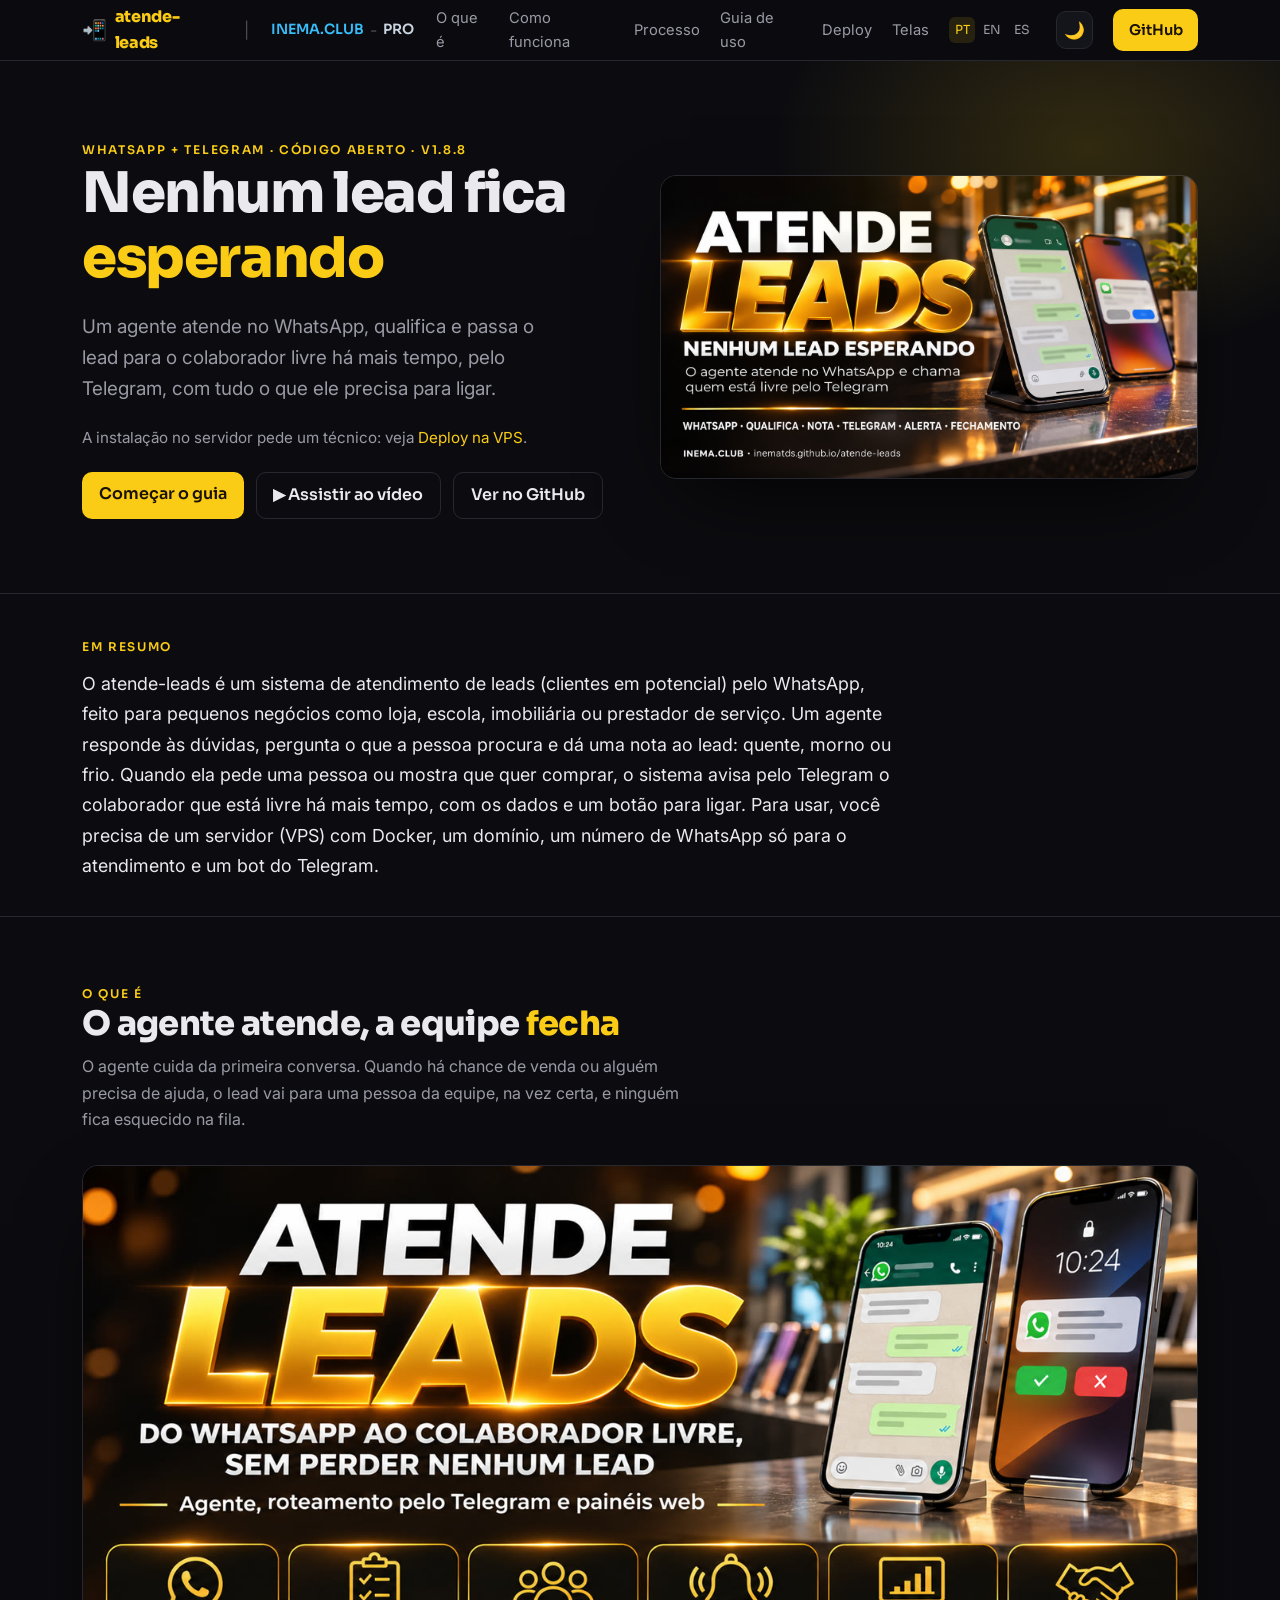
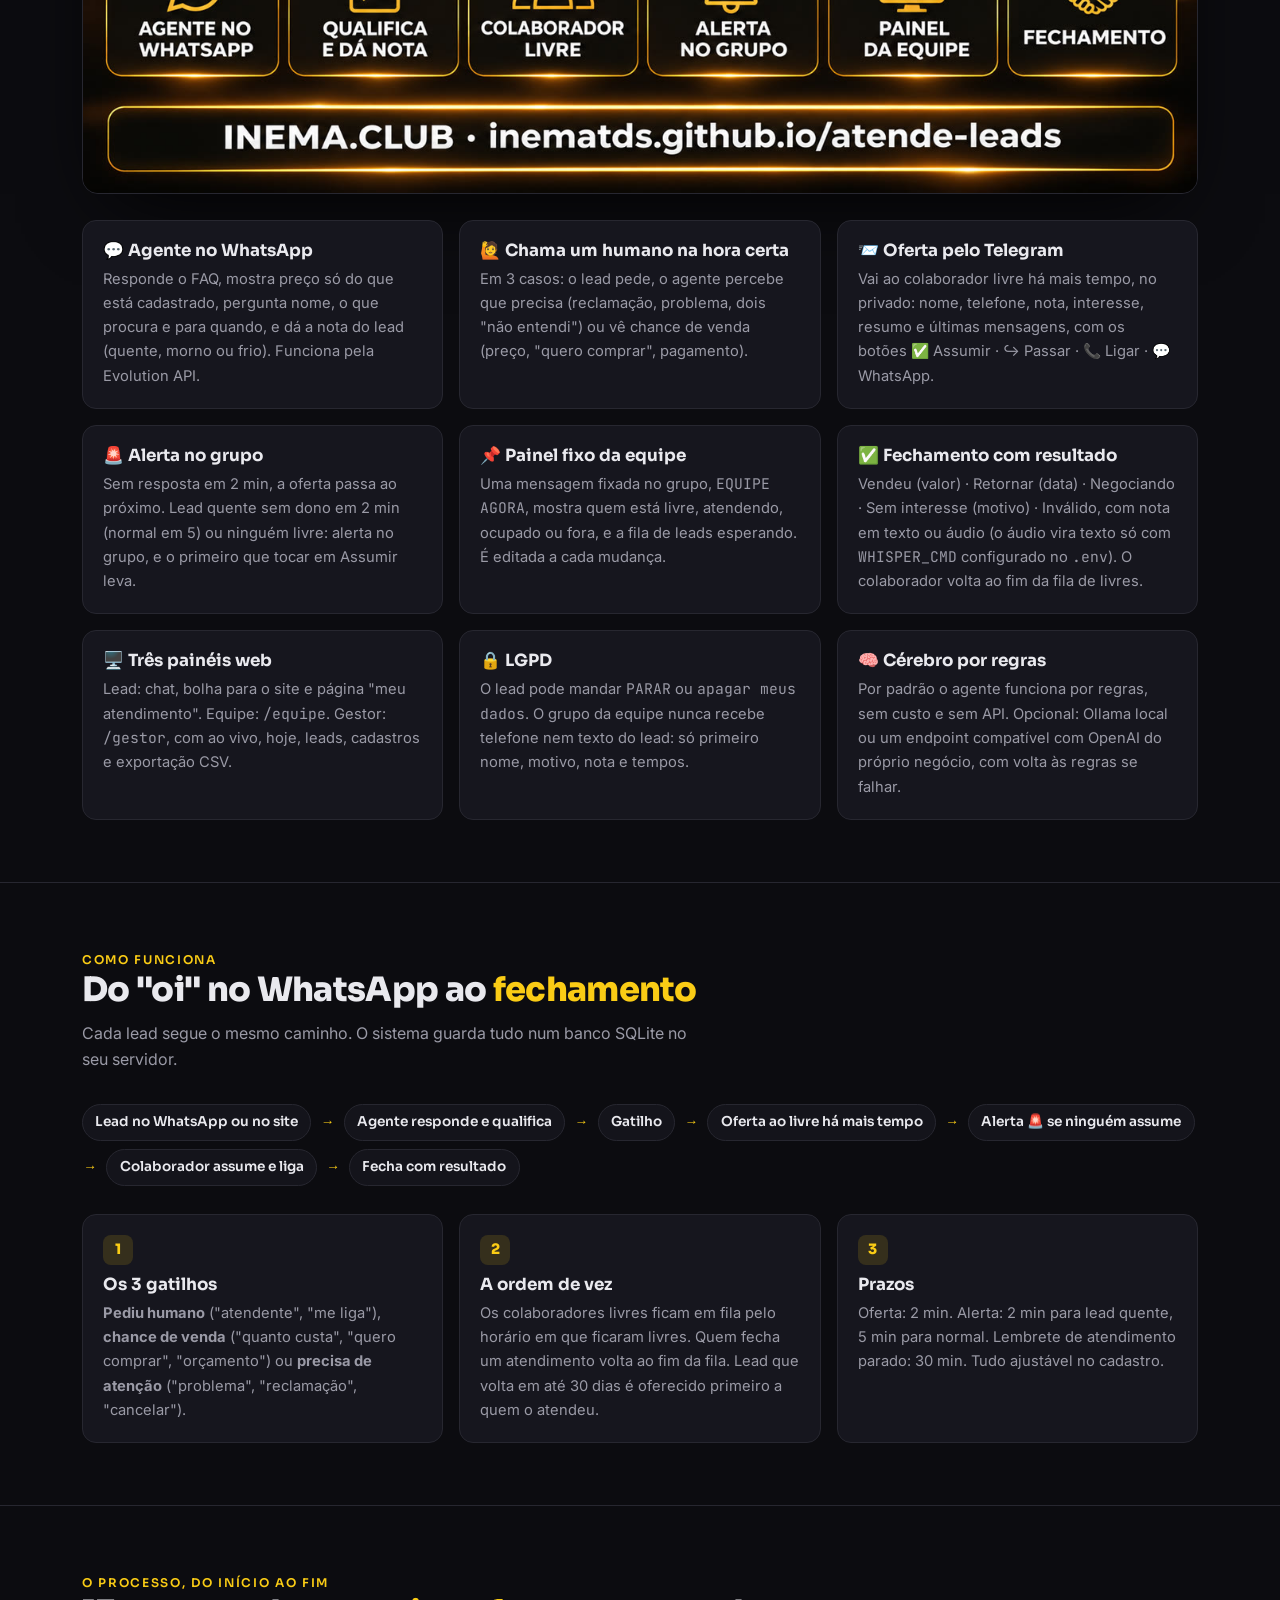
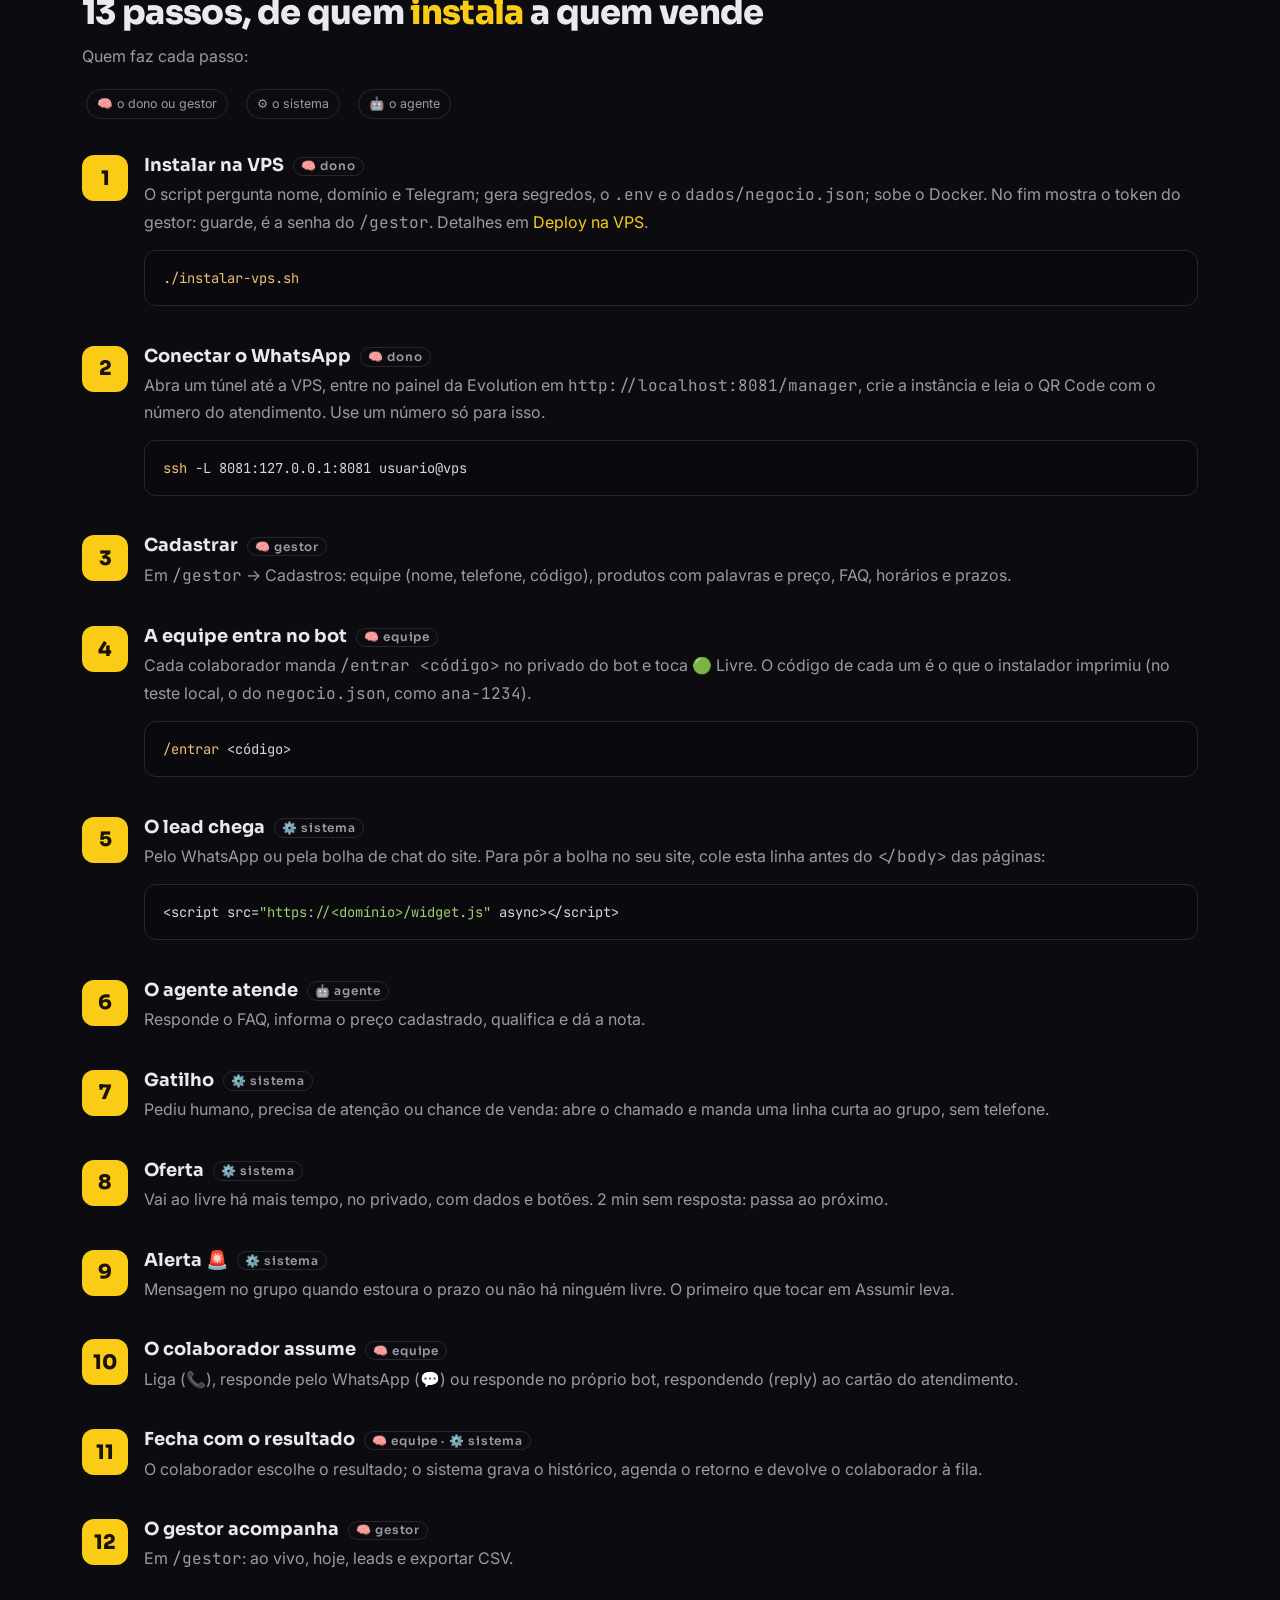
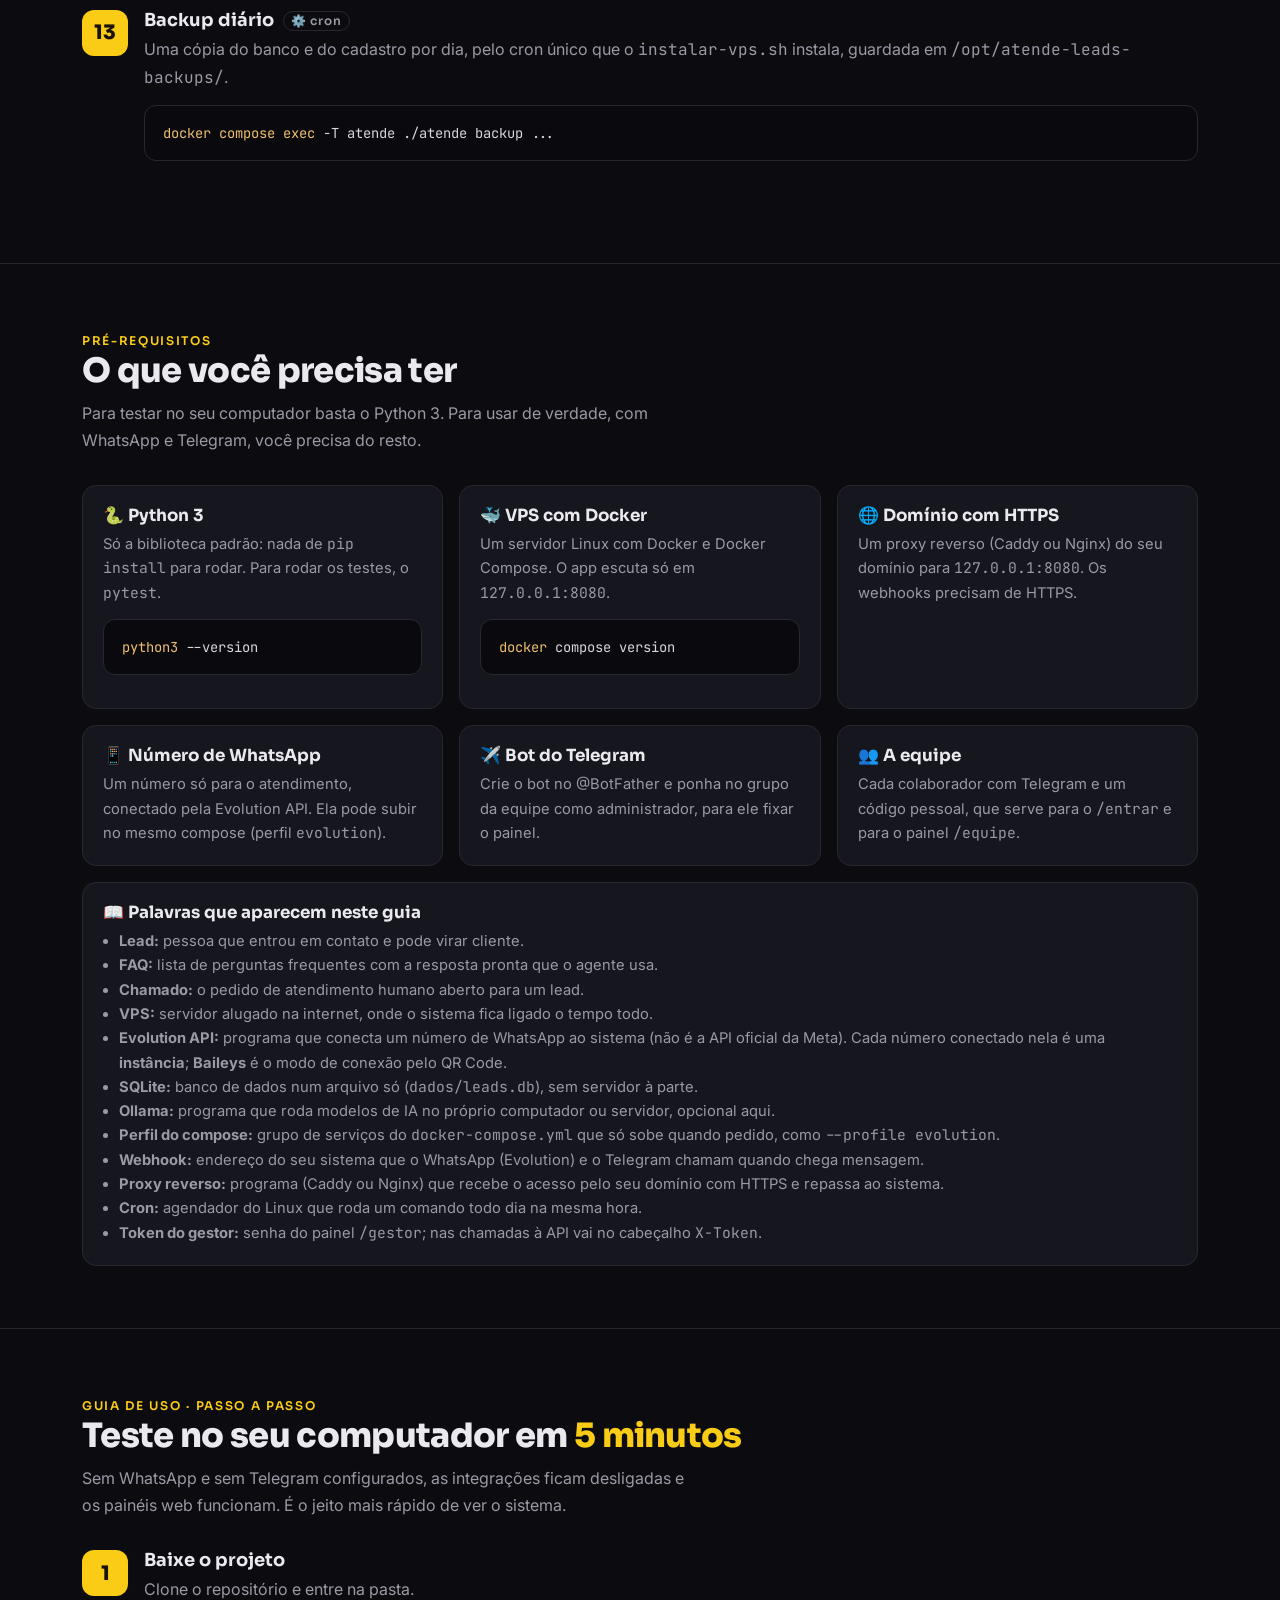
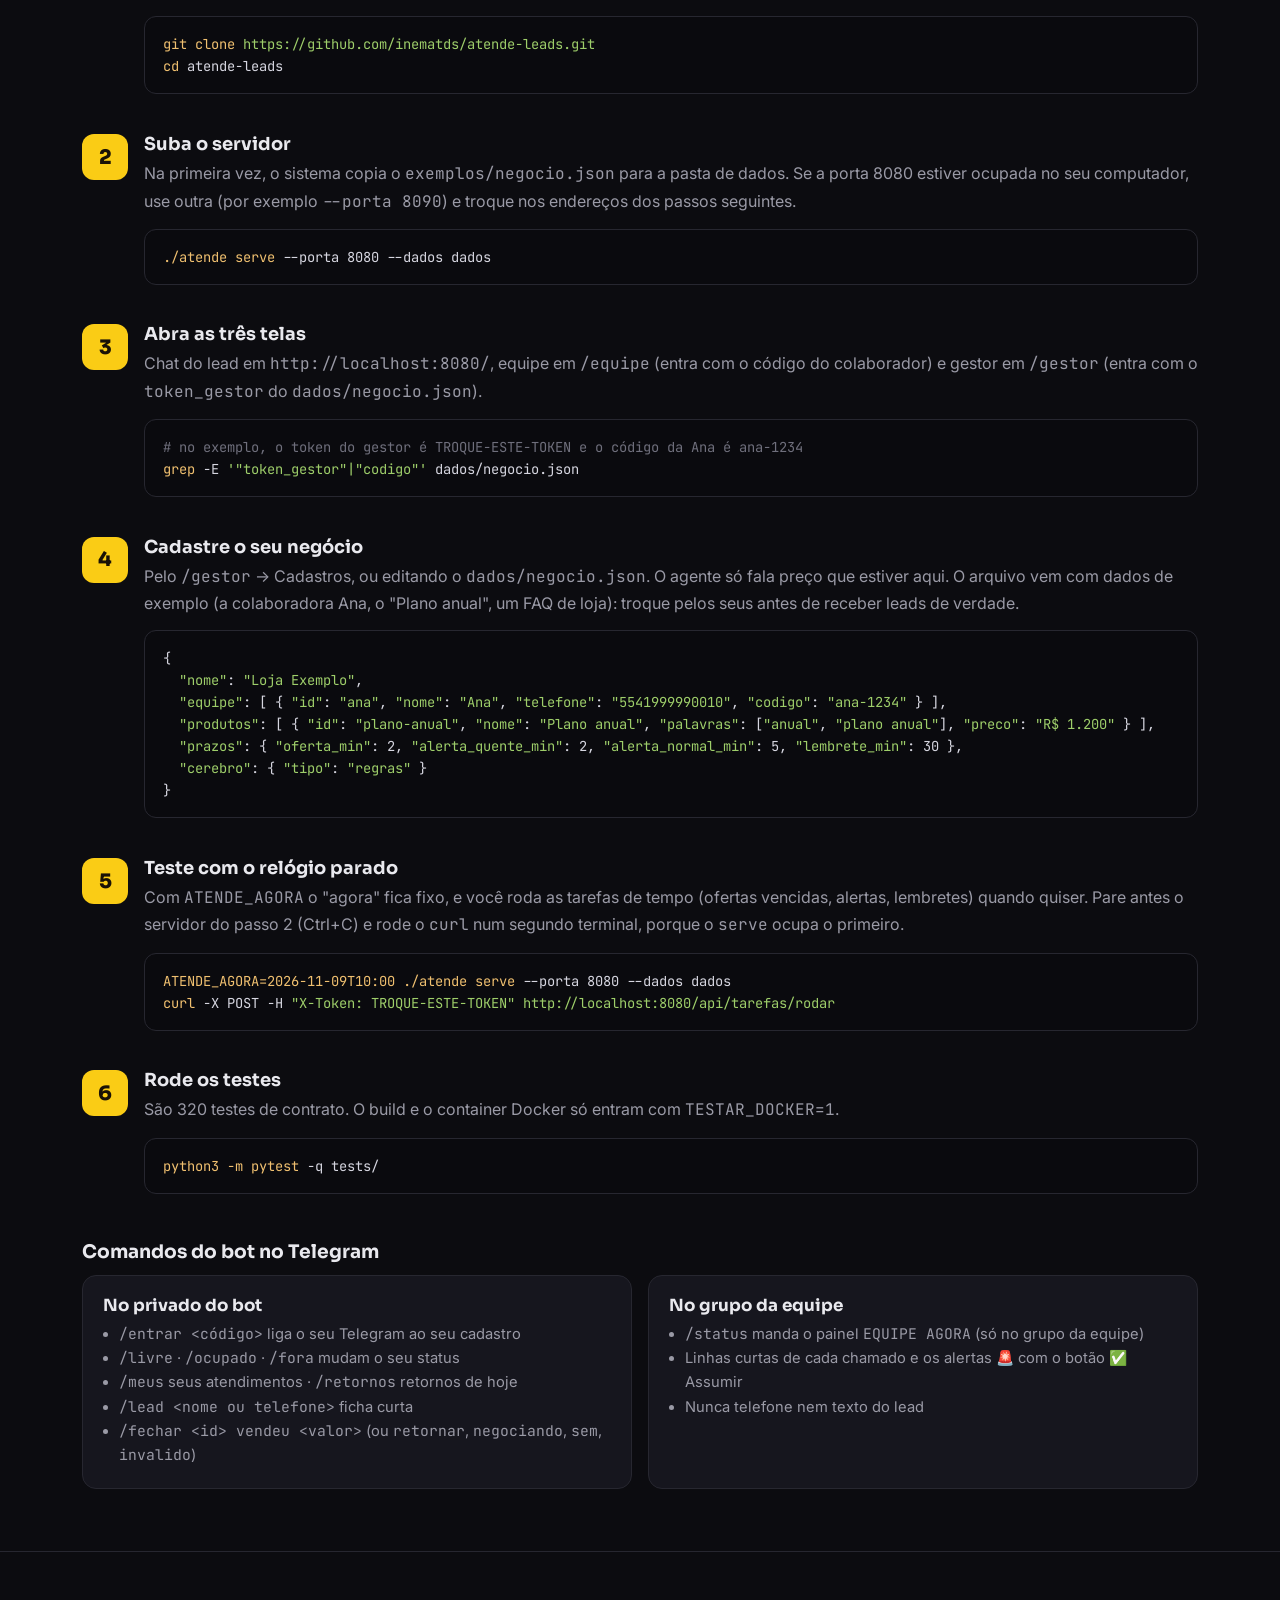
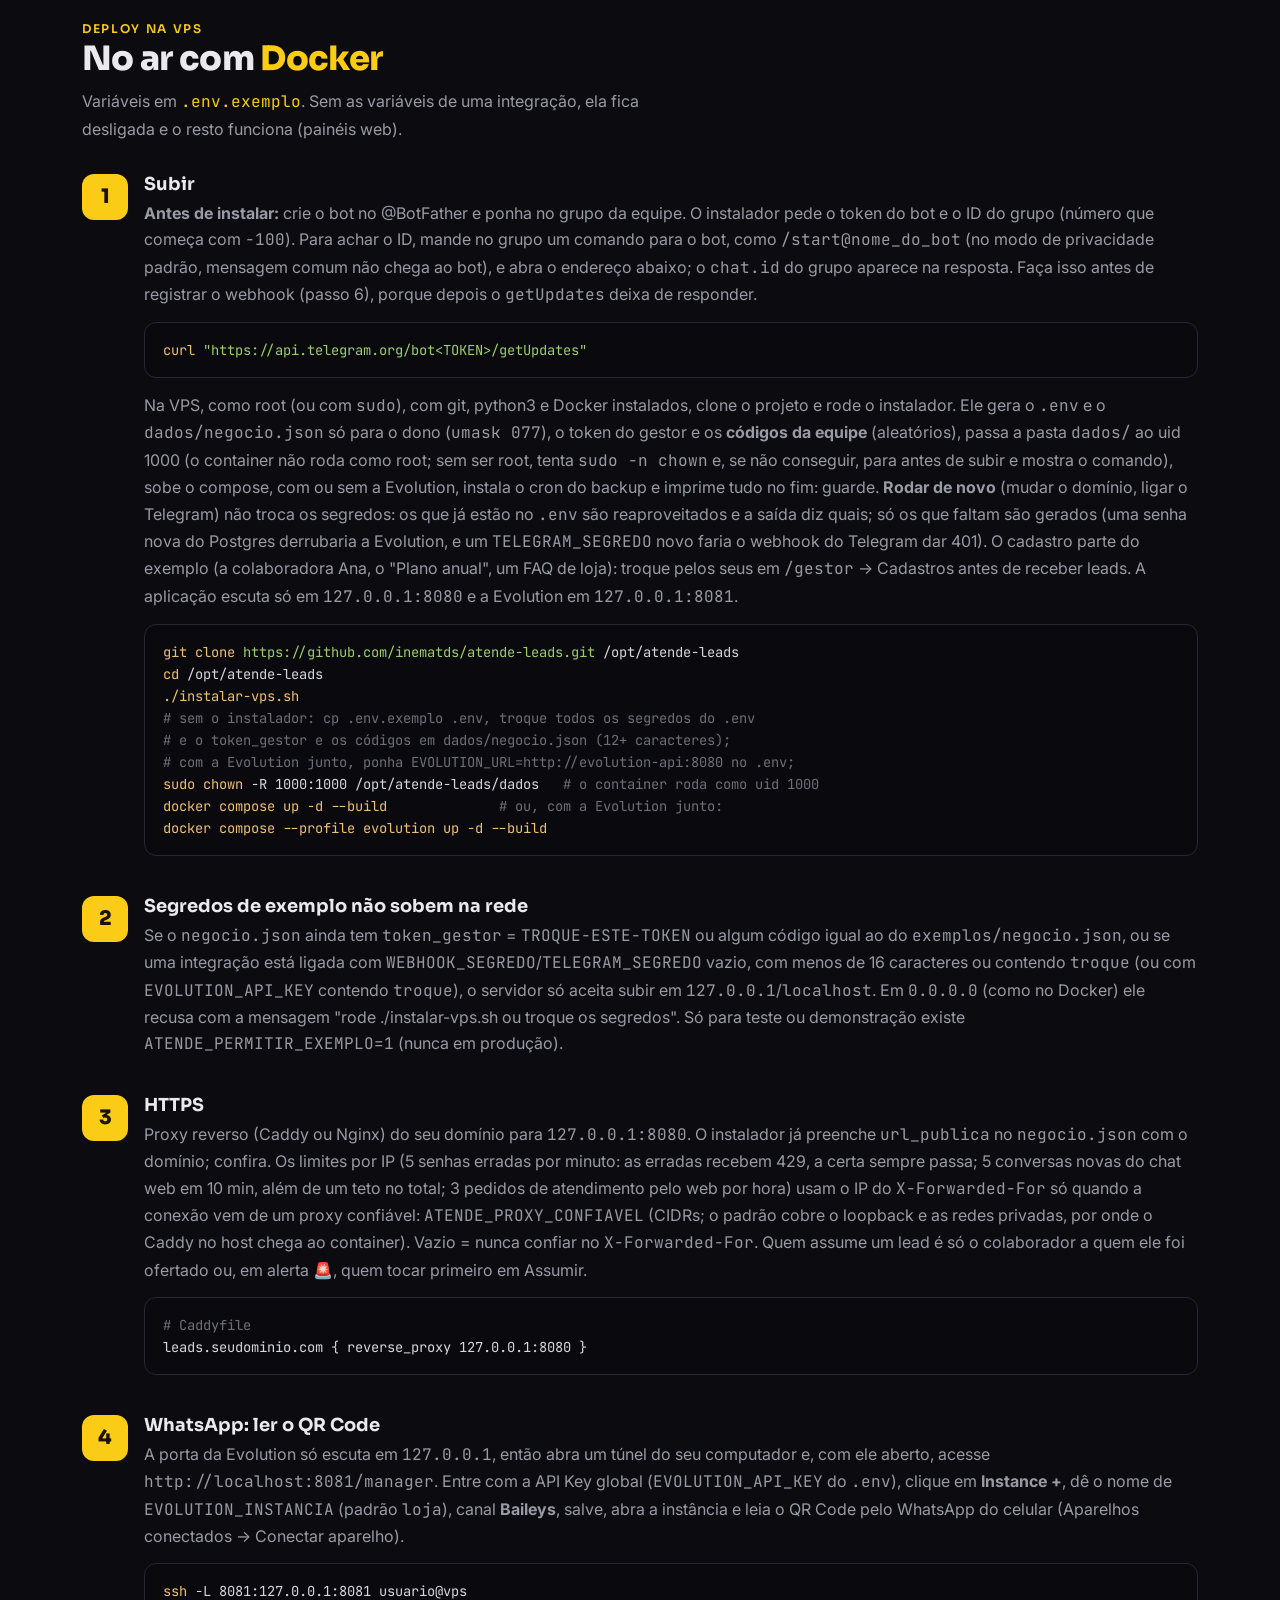
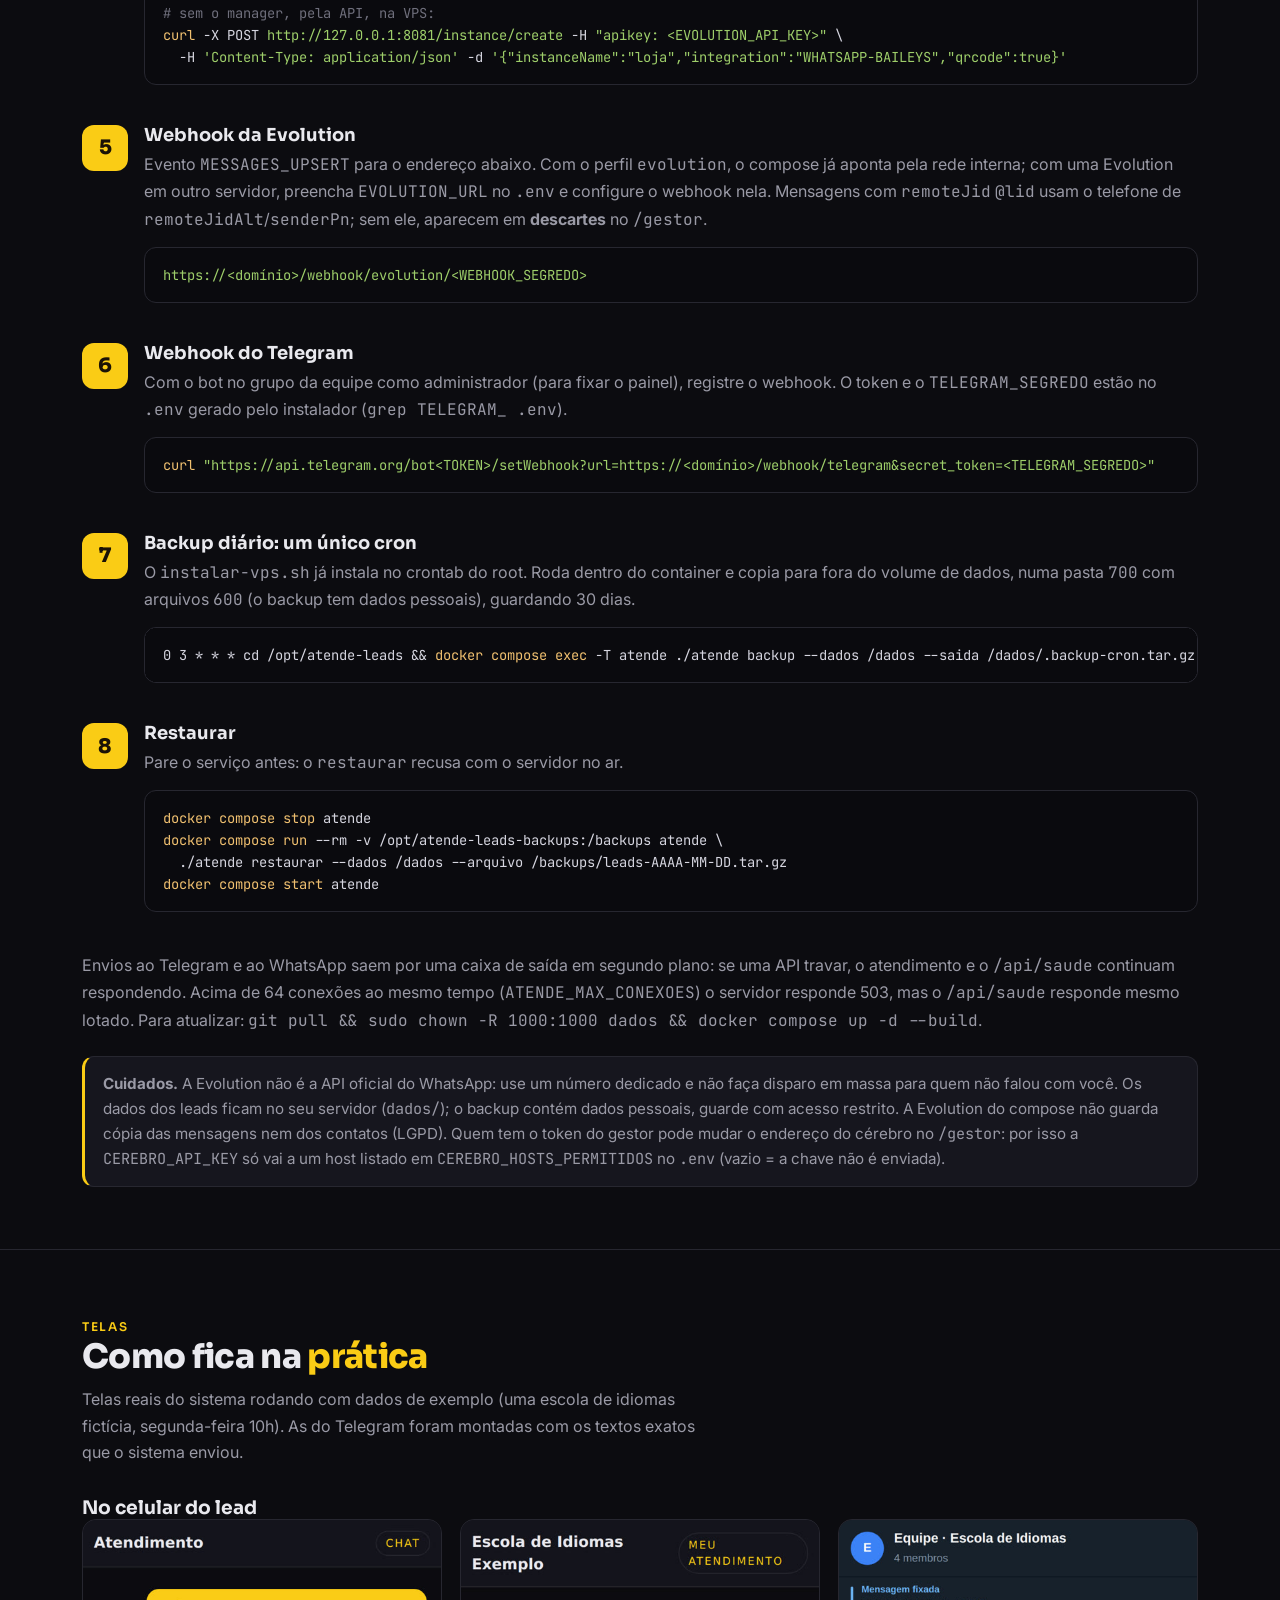
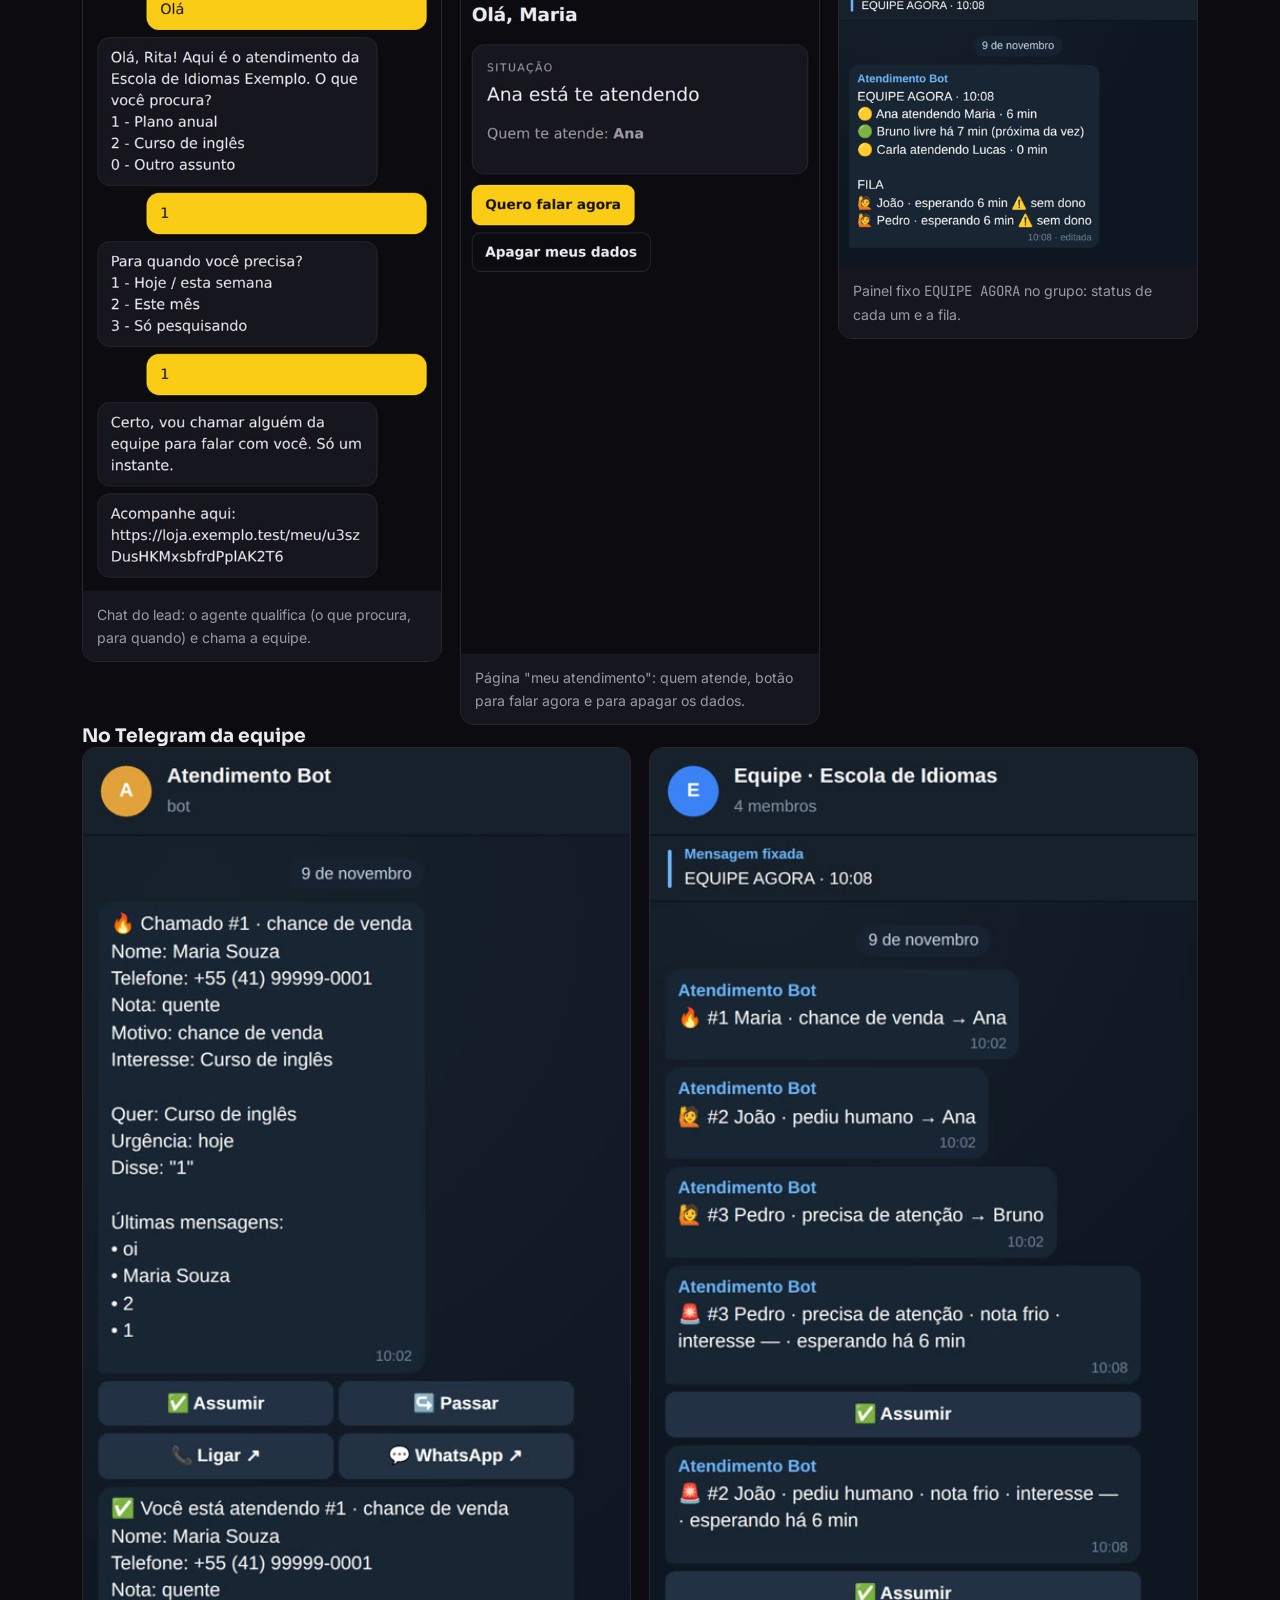
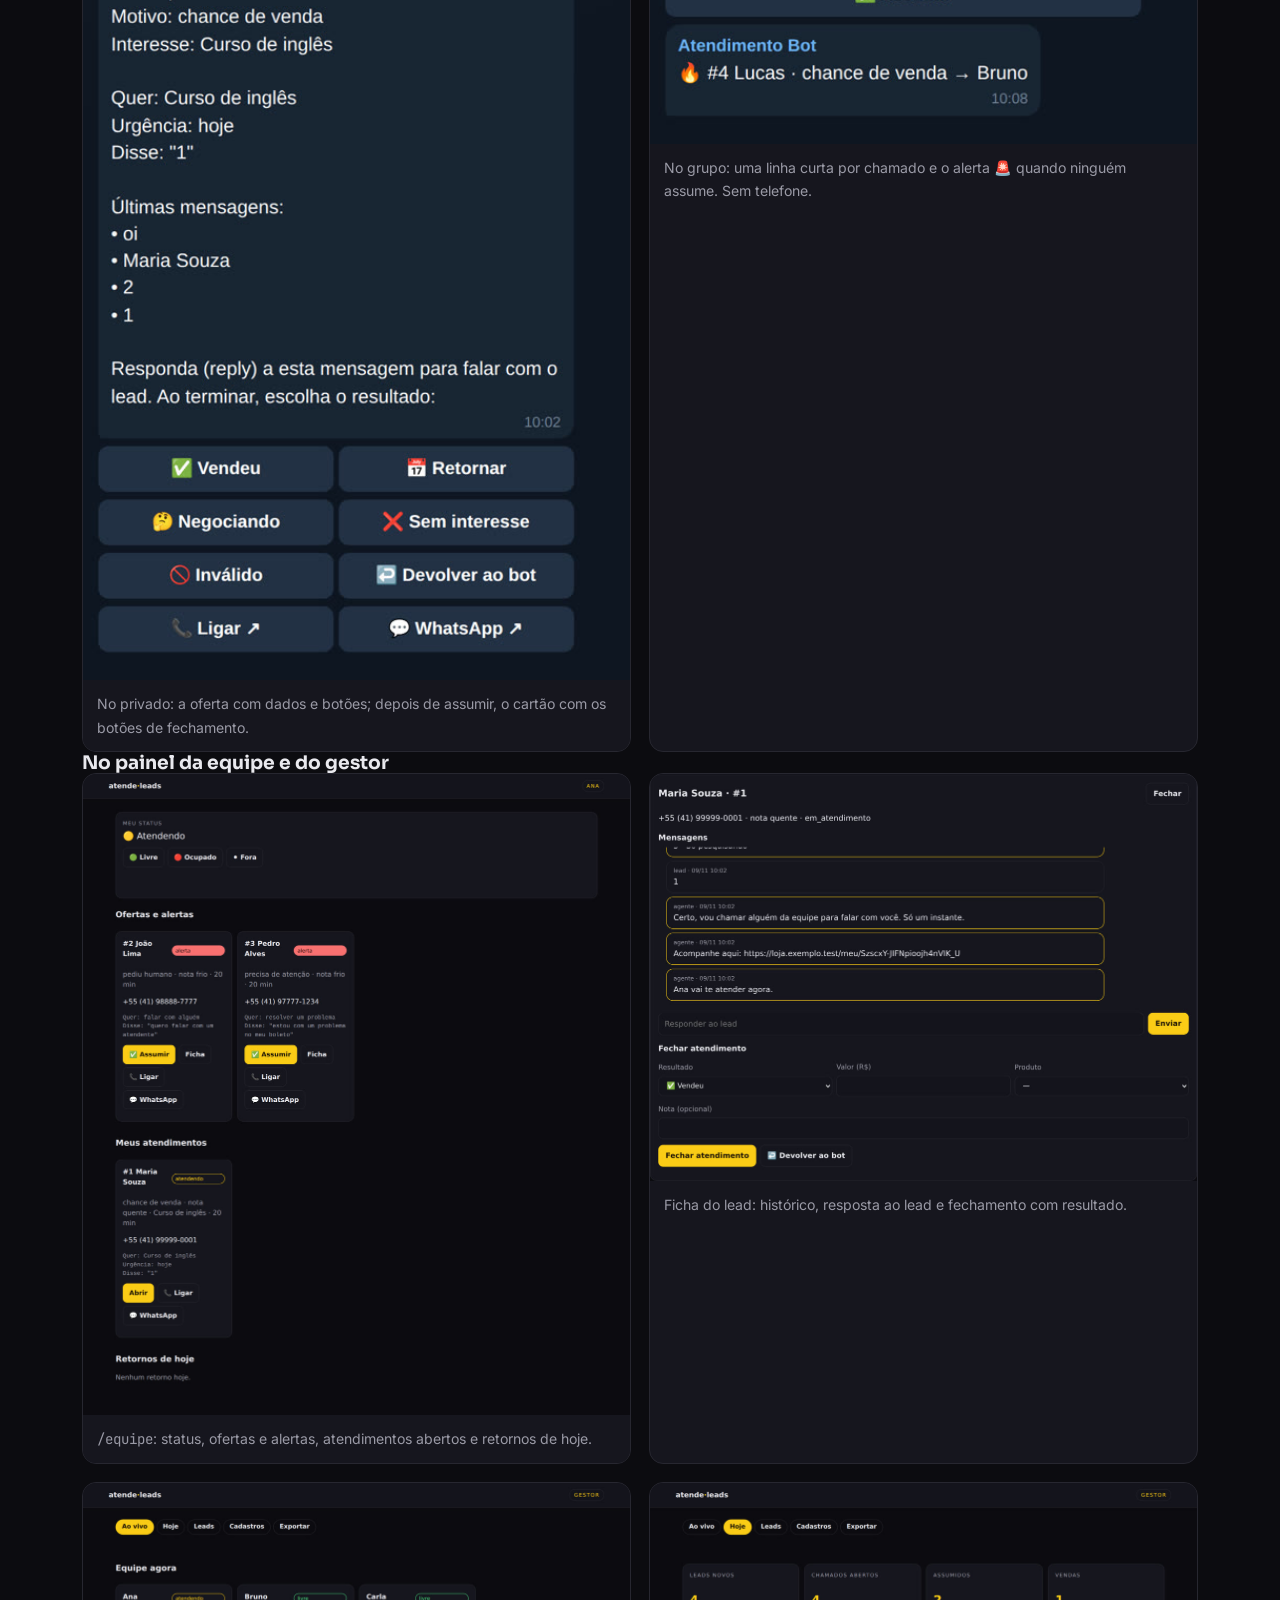
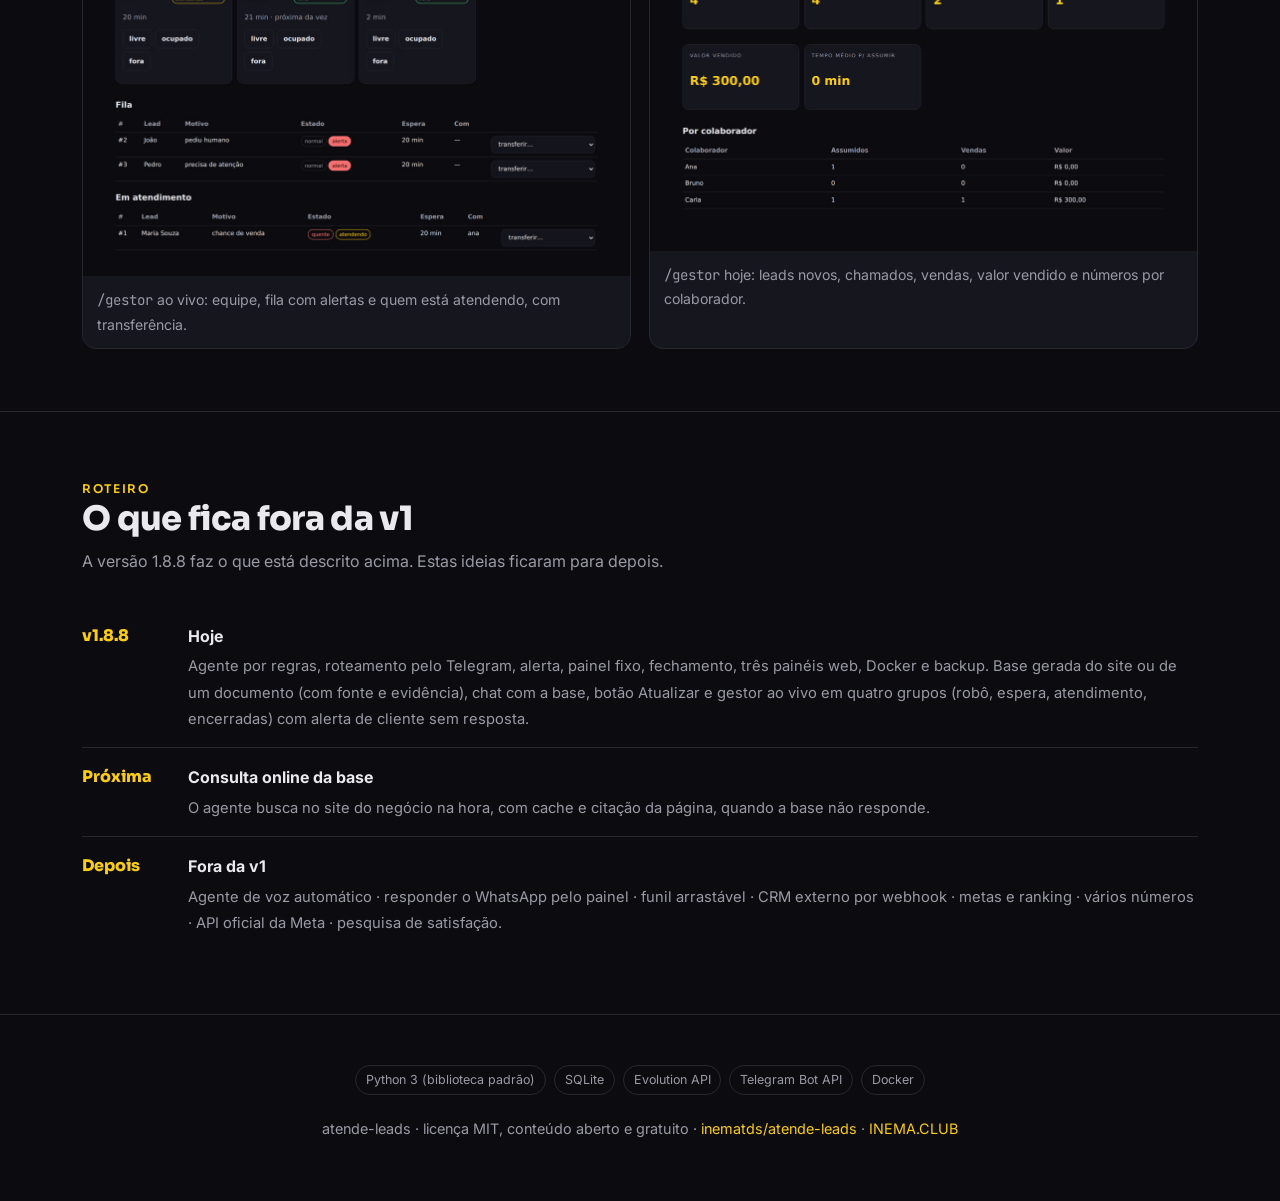
==== commit 325bbb46: "1.8.8: gestor ao vivo em quatro grupos, alerta de cliente sem resposta, filtros e ordenação na lista" ====
--- a/guia/index.html
+++ b/guia/index.html
@@ -139,7 +139,7 @@
   <div class="glow"></div>
   <div class="wrap">
     <div>
-      <span class="chip">WhatsApp + Telegram · código aberto · v1.7.8</span>
+      <span class="chip">WhatsApp + Telegram · código aberto · v1.8.8</span>
       <h1>Nenhum lead fica <span class="amb">esperando</span></h1>
       <p class="lead">Um agente atende no WhatsApp, qualifica e passa o lead para o colaborador livre há mais tempo, pelo Telegram, com tudo o que ele precisa para ligar.</p>
       <p class="mut" style="margin:-.6em 0 1.4em;font-size:.95rem">A instalação no servidor pede um técnico: veja <a href="#deploy">Deploy na VPS</a>.</p>
@@ -449,8 +449,8 @@
 <section id="roadmap"><div class="wrap">
   <span class="chip">Roteiro</span>
   <h2>O que fica fora da v1</h2>
-  <p class="sub">A versão 1.7.8 faz o que está descrito acima. Estas ideias ficaram para depois.</p>
-  <div class="phase"><div class="tag">v1.7.8</div><div class="d"><strong>Hoje</strong><span>Agente por regras, roteamento pelo Telegram, alerta, painel fixo, fechamento, três painéis web, Docker e backup. Base gerada do site ou de um documento (com fonte e evidência), chat com a base e botão Atualizar.</span></div></div>
+  <p class="sub">A versão 1.8.8 faz o que está descrito acima. Estas ideias ficaram para depois.</p>
+  <div class="phase"><div class="tag">v1.8.8</div><div class="d"><strong>Hoje</strong><span>Agente por regras, roteamento pelo Telegram, alerta, painel fixo, fechamento, três painéis web, Docker e backup. Base gerada do site ou de um documento (com fonte e evidência), chat com a base, botão Atualizar e gestor ao vivo em quatro grupos (robô, espera, atendimento, encerradas) com alerta de cliente sem resposta.</span></div></div>
   <div class="phase"><div class="tag">Próxima</div><div class="d"><strong>Consulta online da base</strong><span>O agente busca no site do negócio na hora, com cache e citação da página, quando a base não responde.</span></div></div>
   <div class="phase"><div class="tag">Depois</div><div class="d"><strong>Fora da v1</strong><span>Agente de voz automático · responder o WhatsApp pelo painel · funil arrastável · CRM externo por webhook · metas e ranking · vários números · API oficial da Meta · pesquisa de satisfação.</span></div></div>
 </div></section>
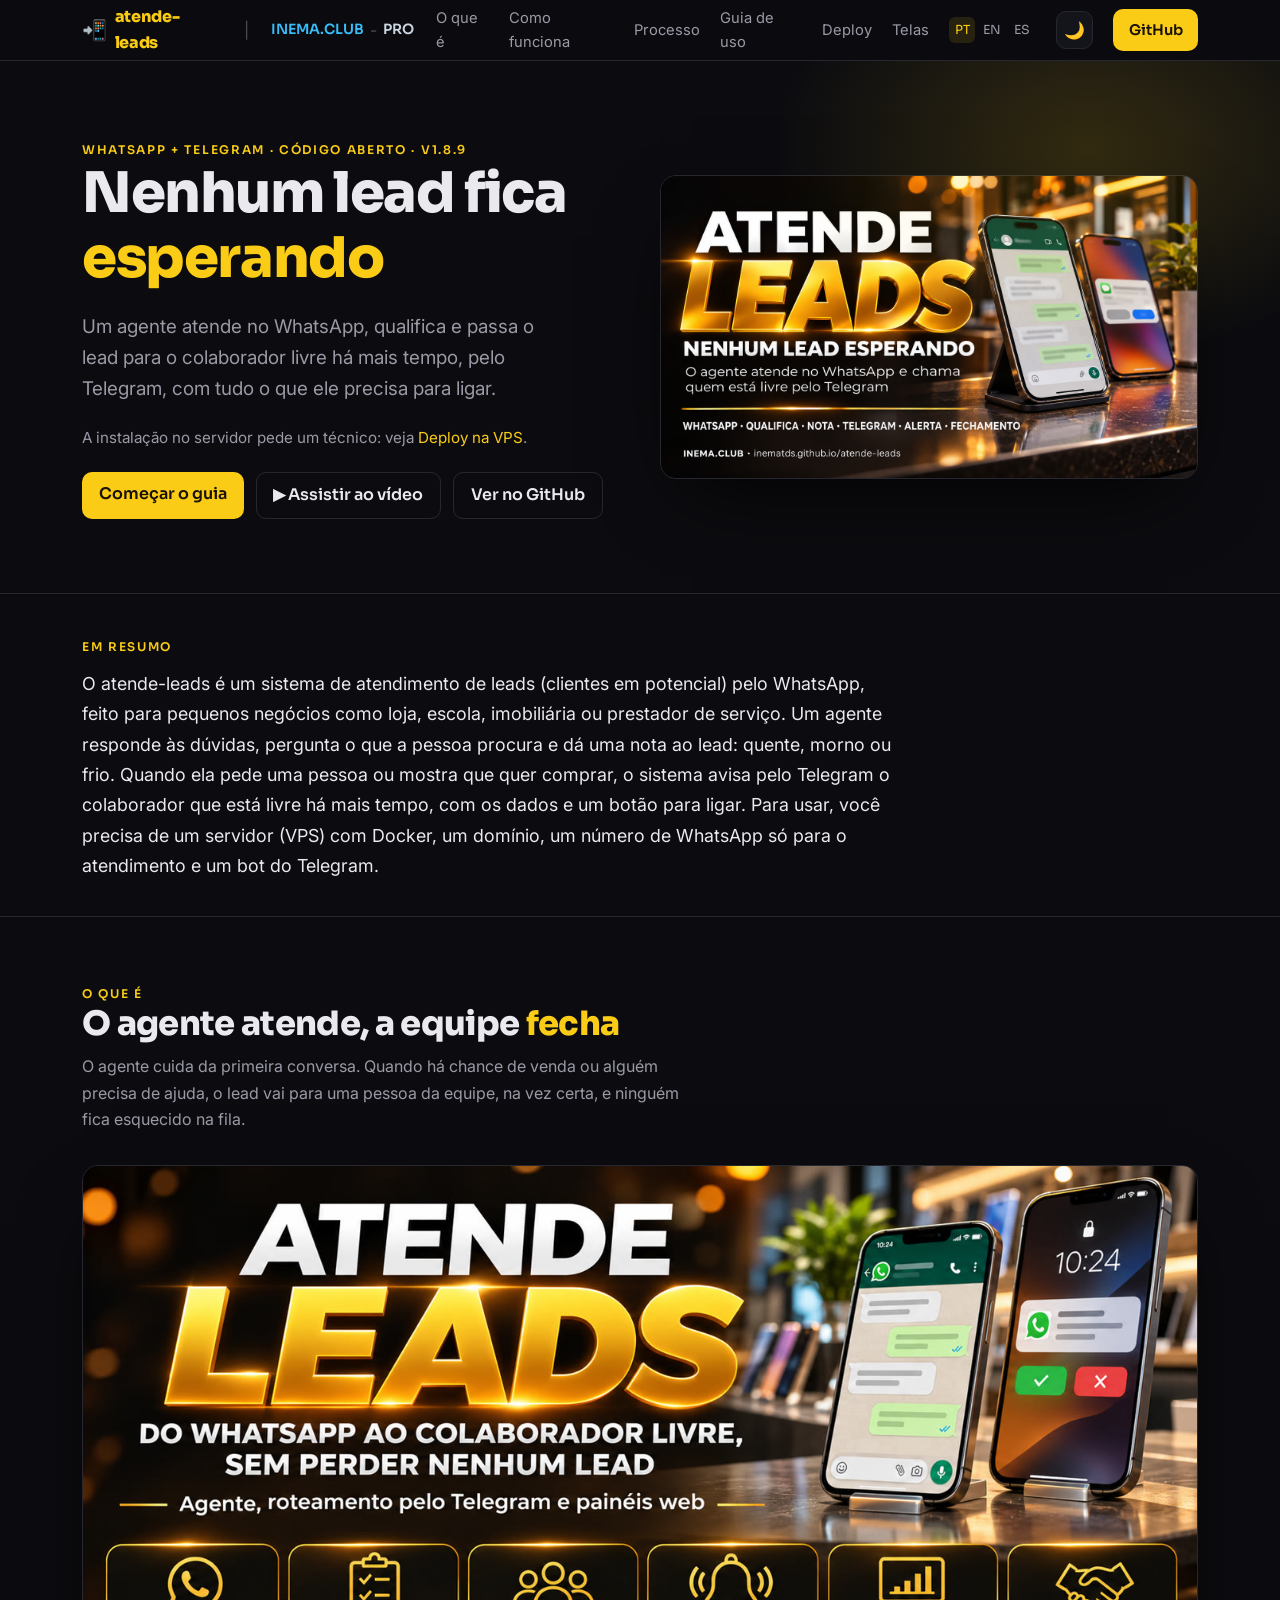
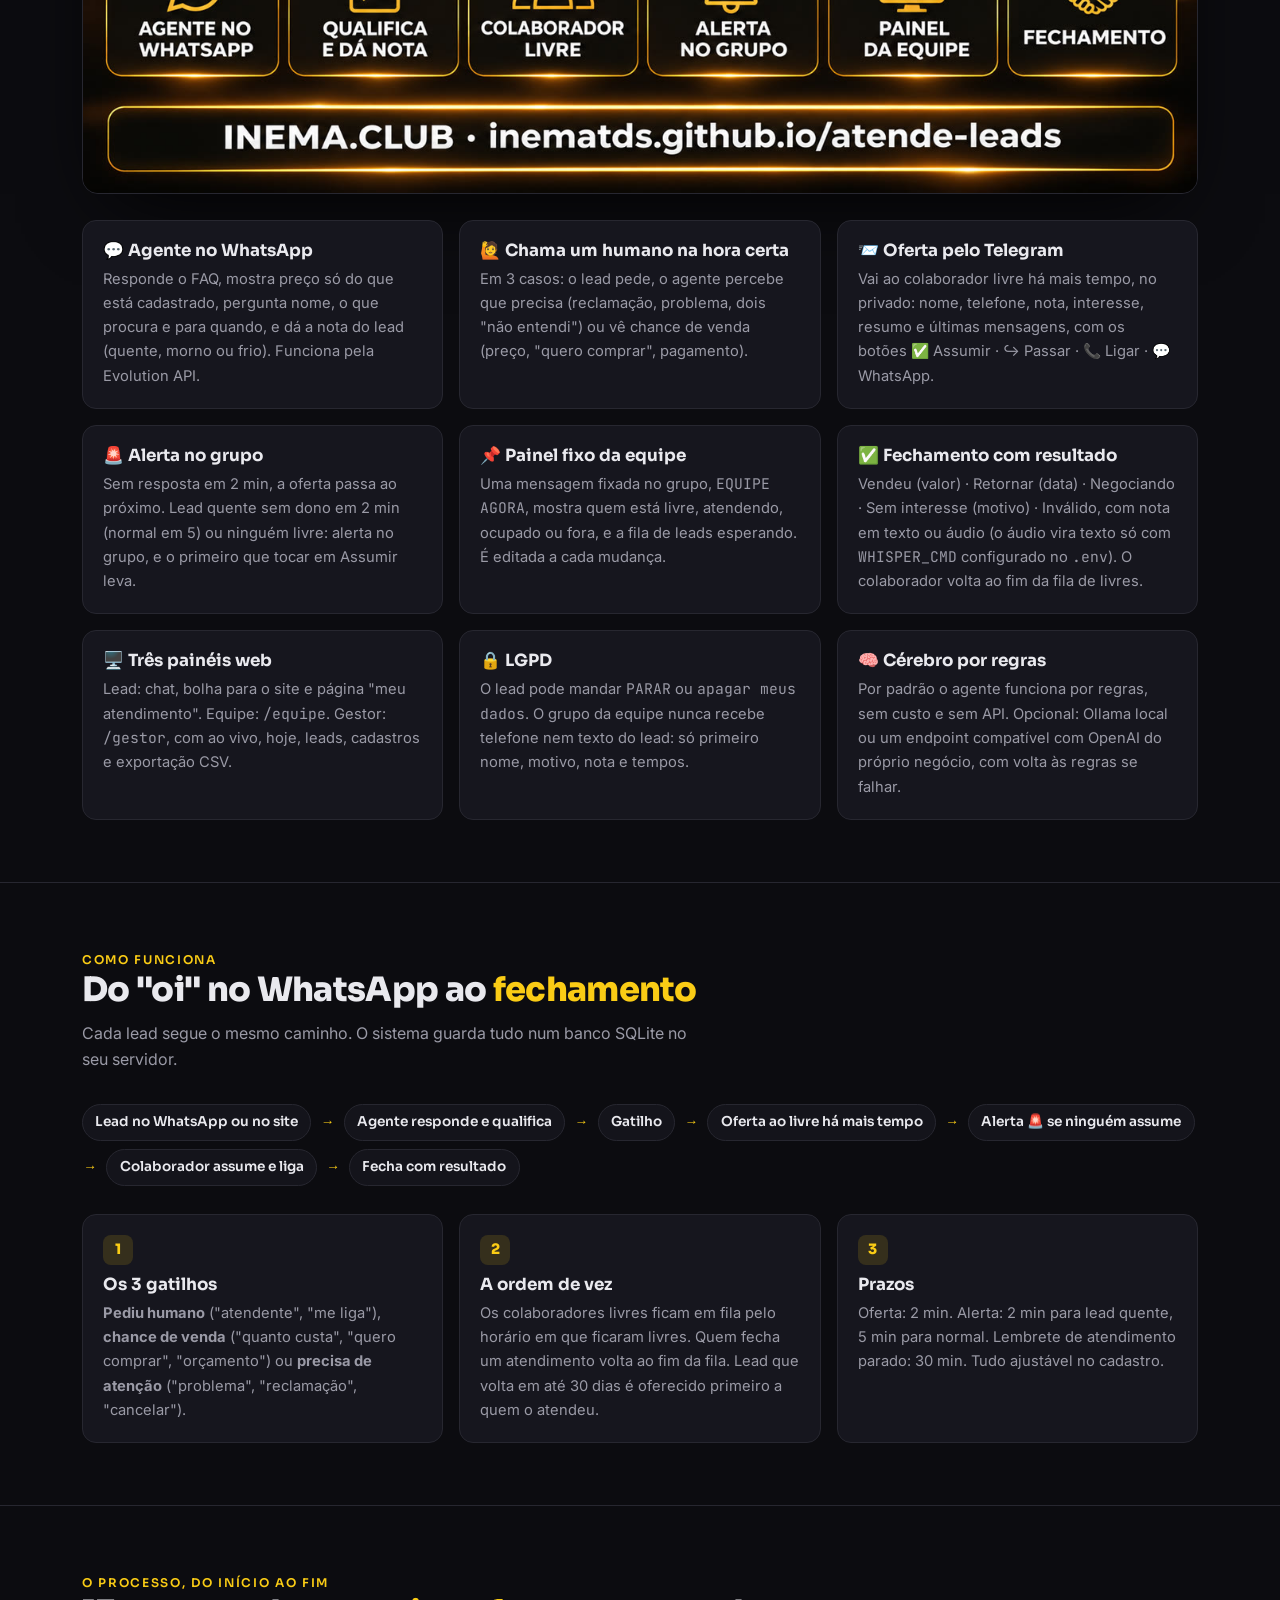
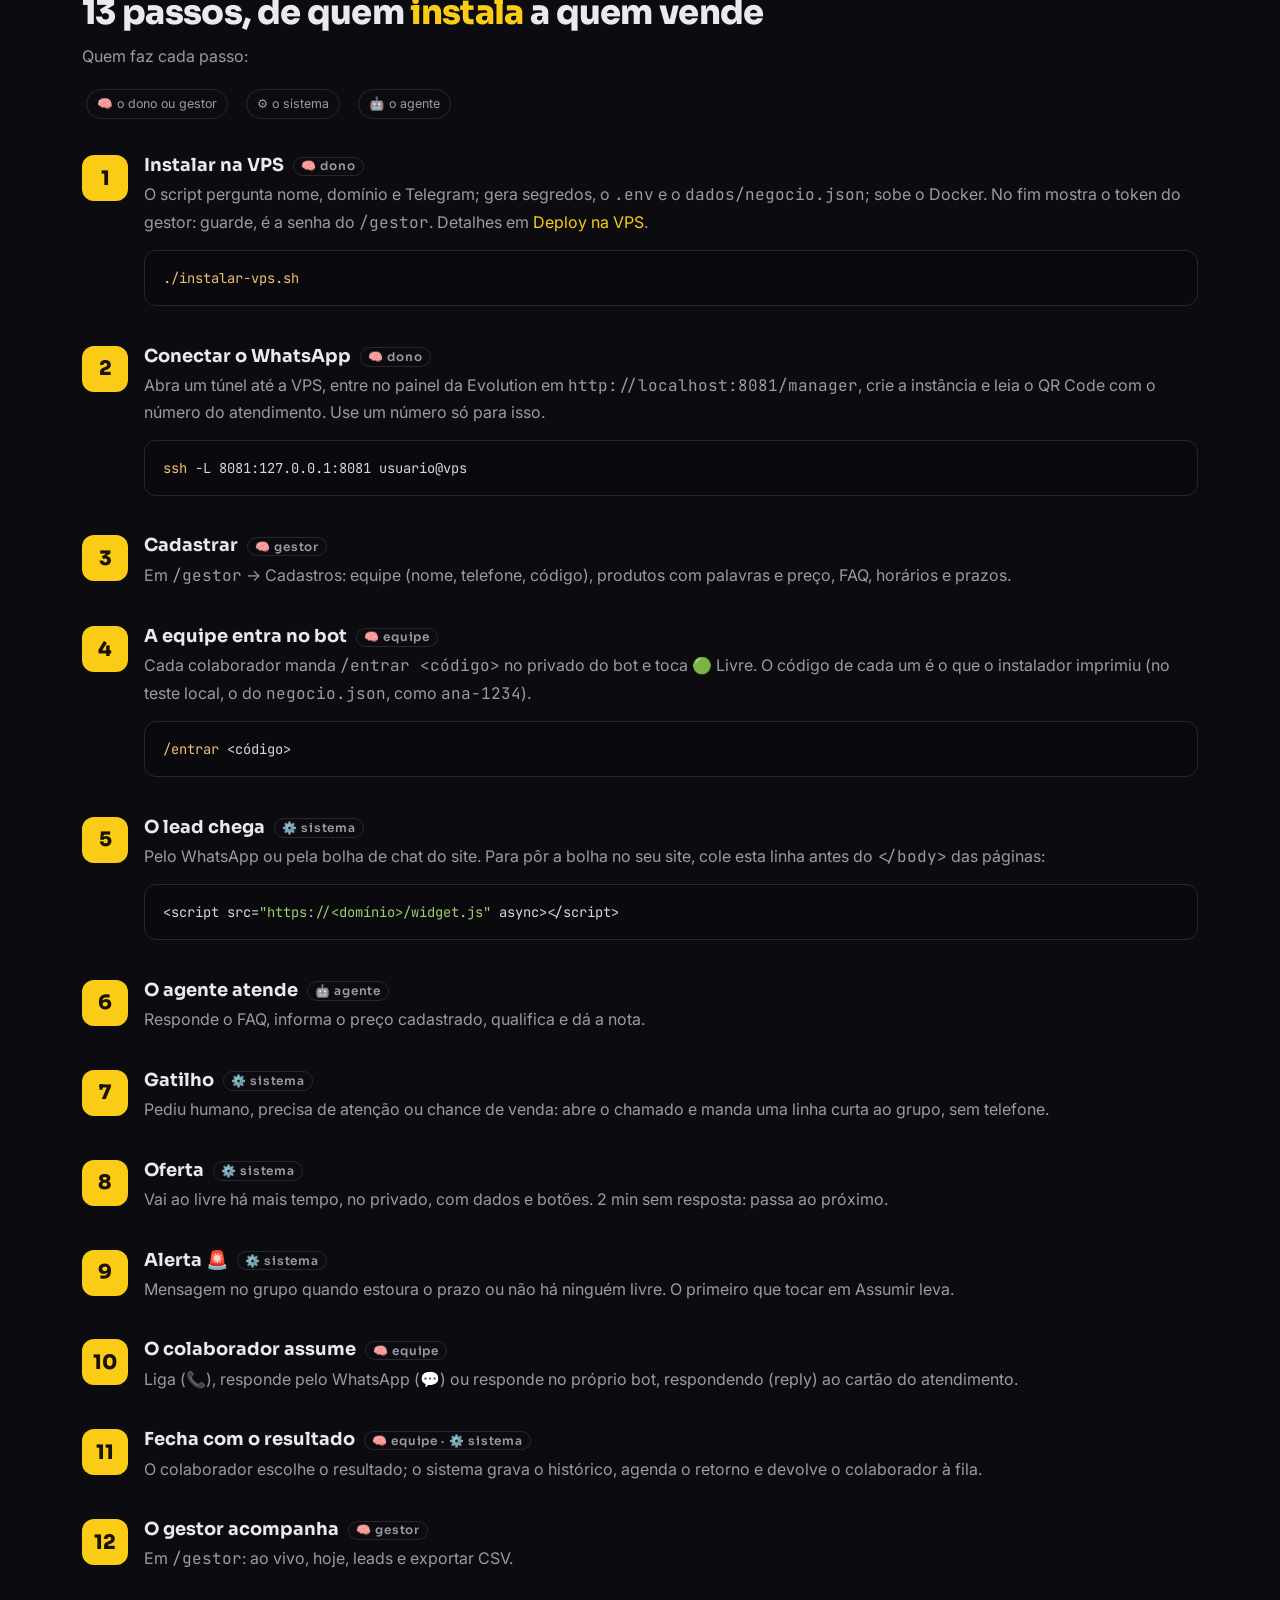
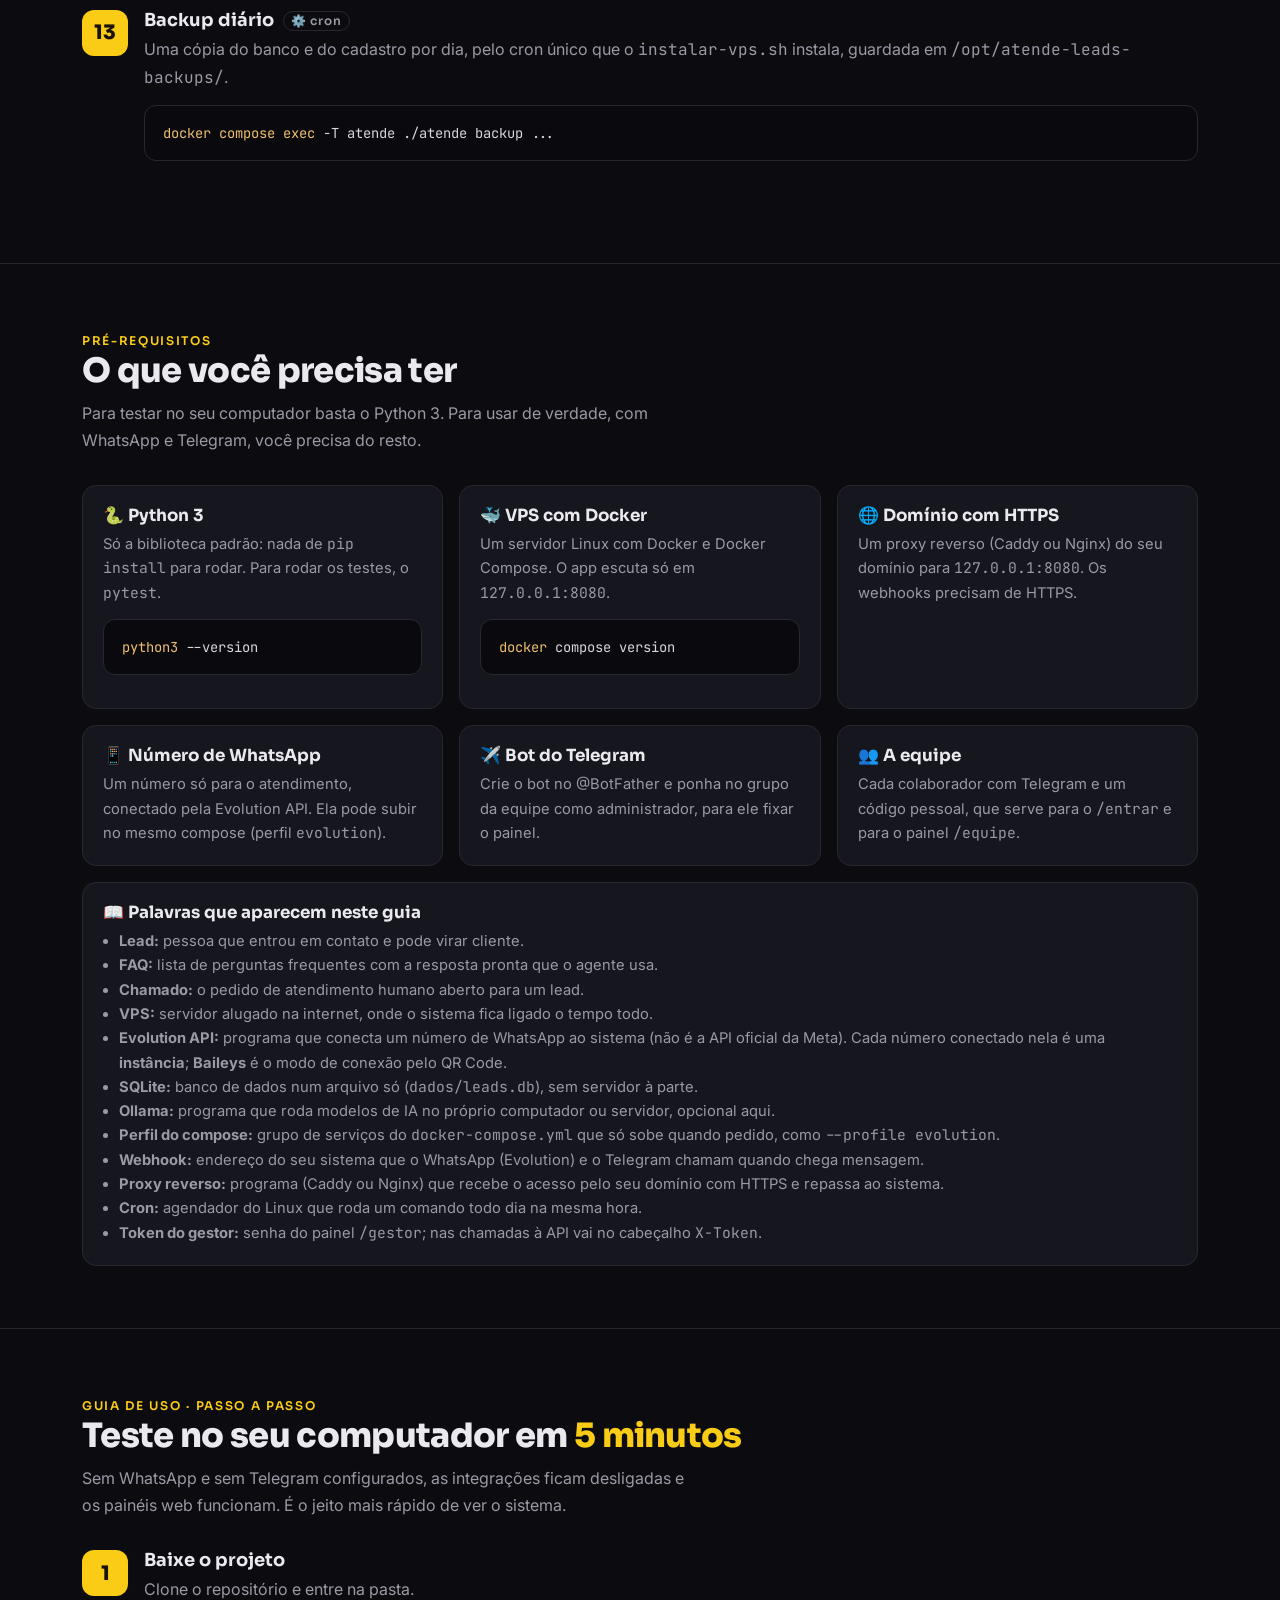
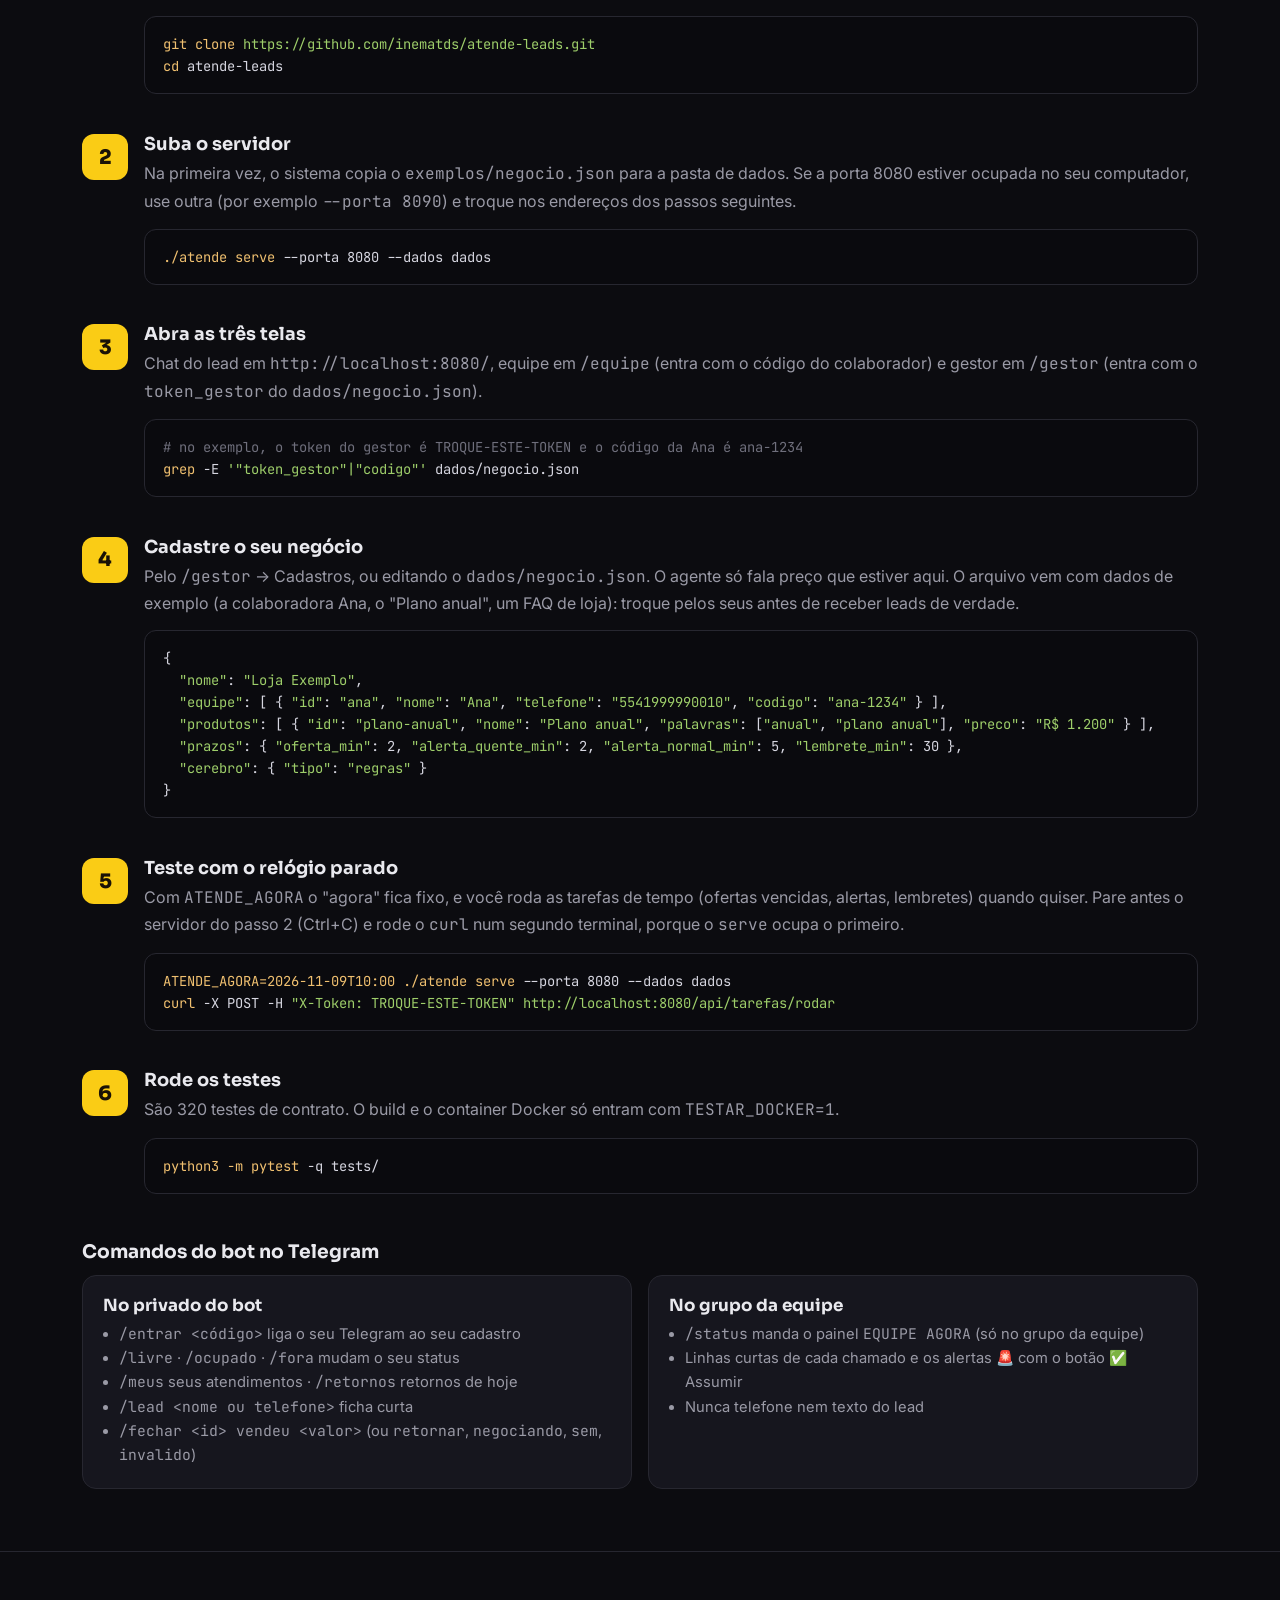
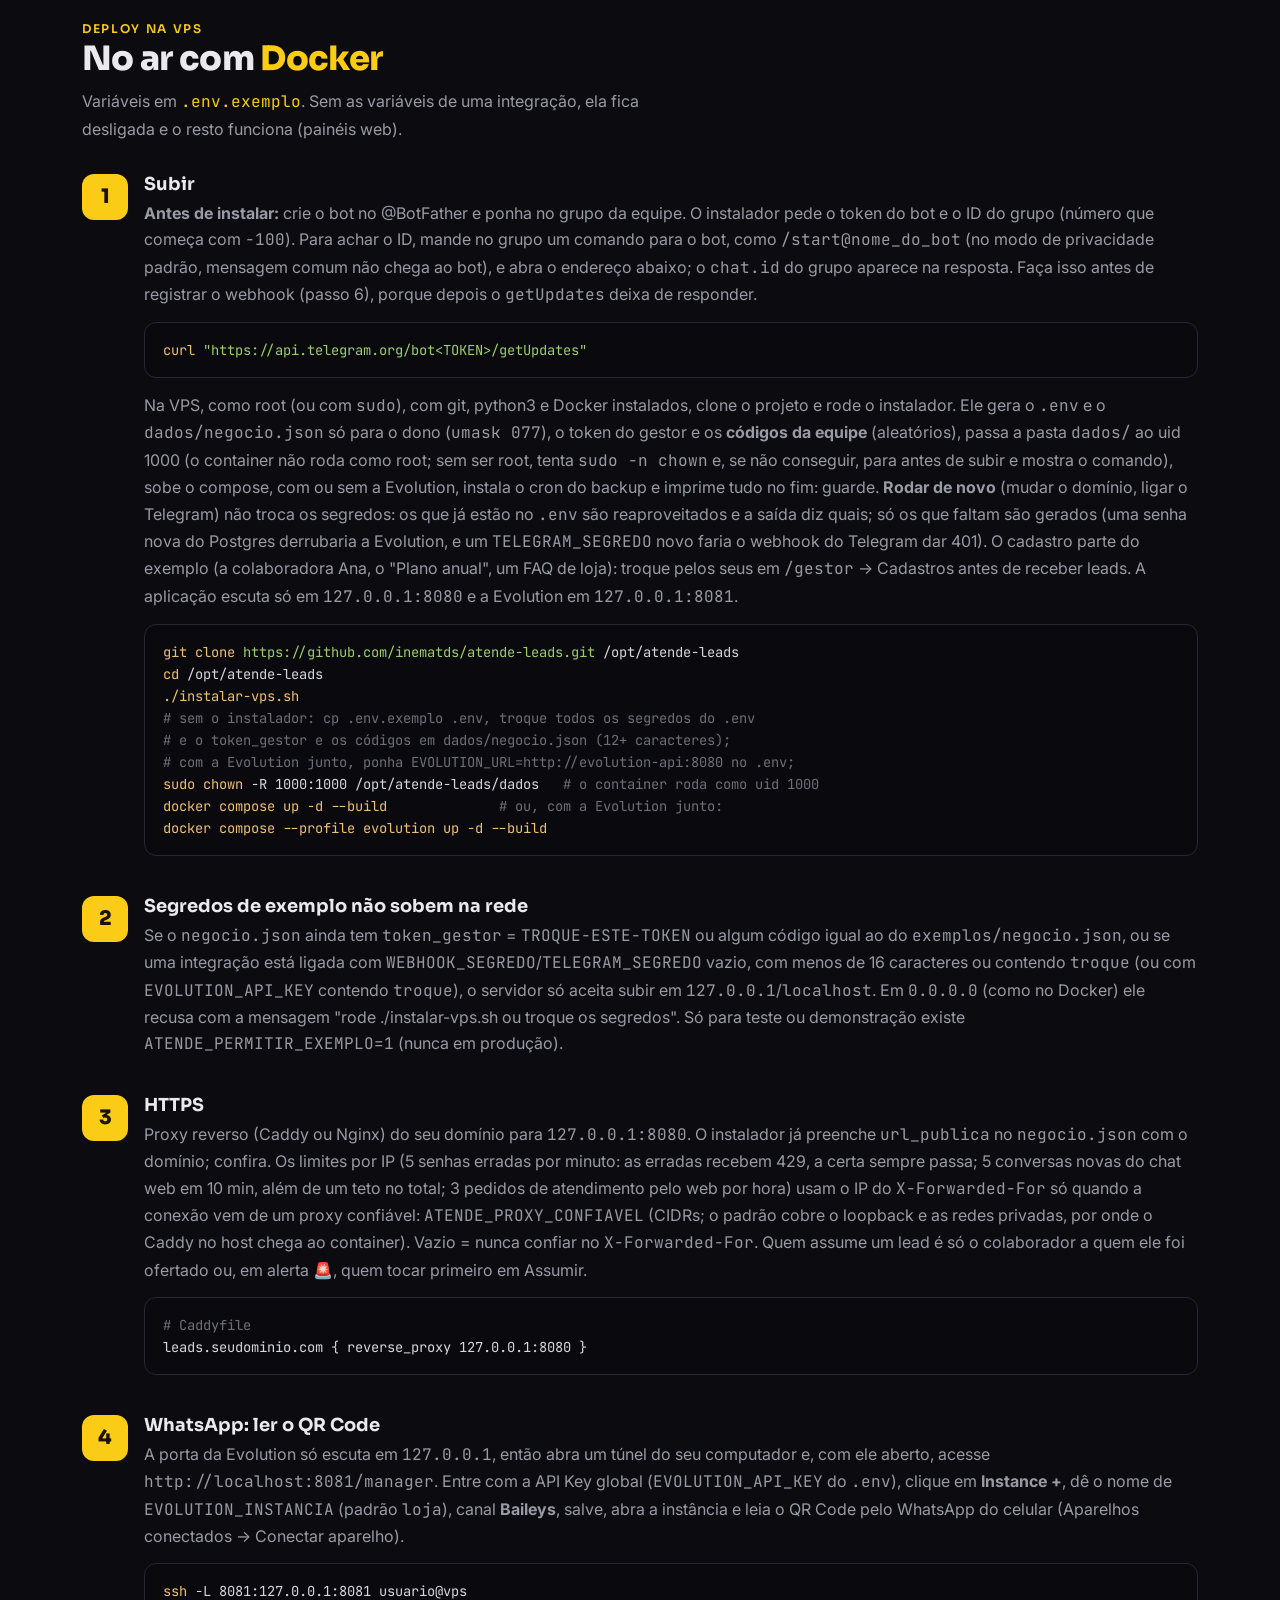
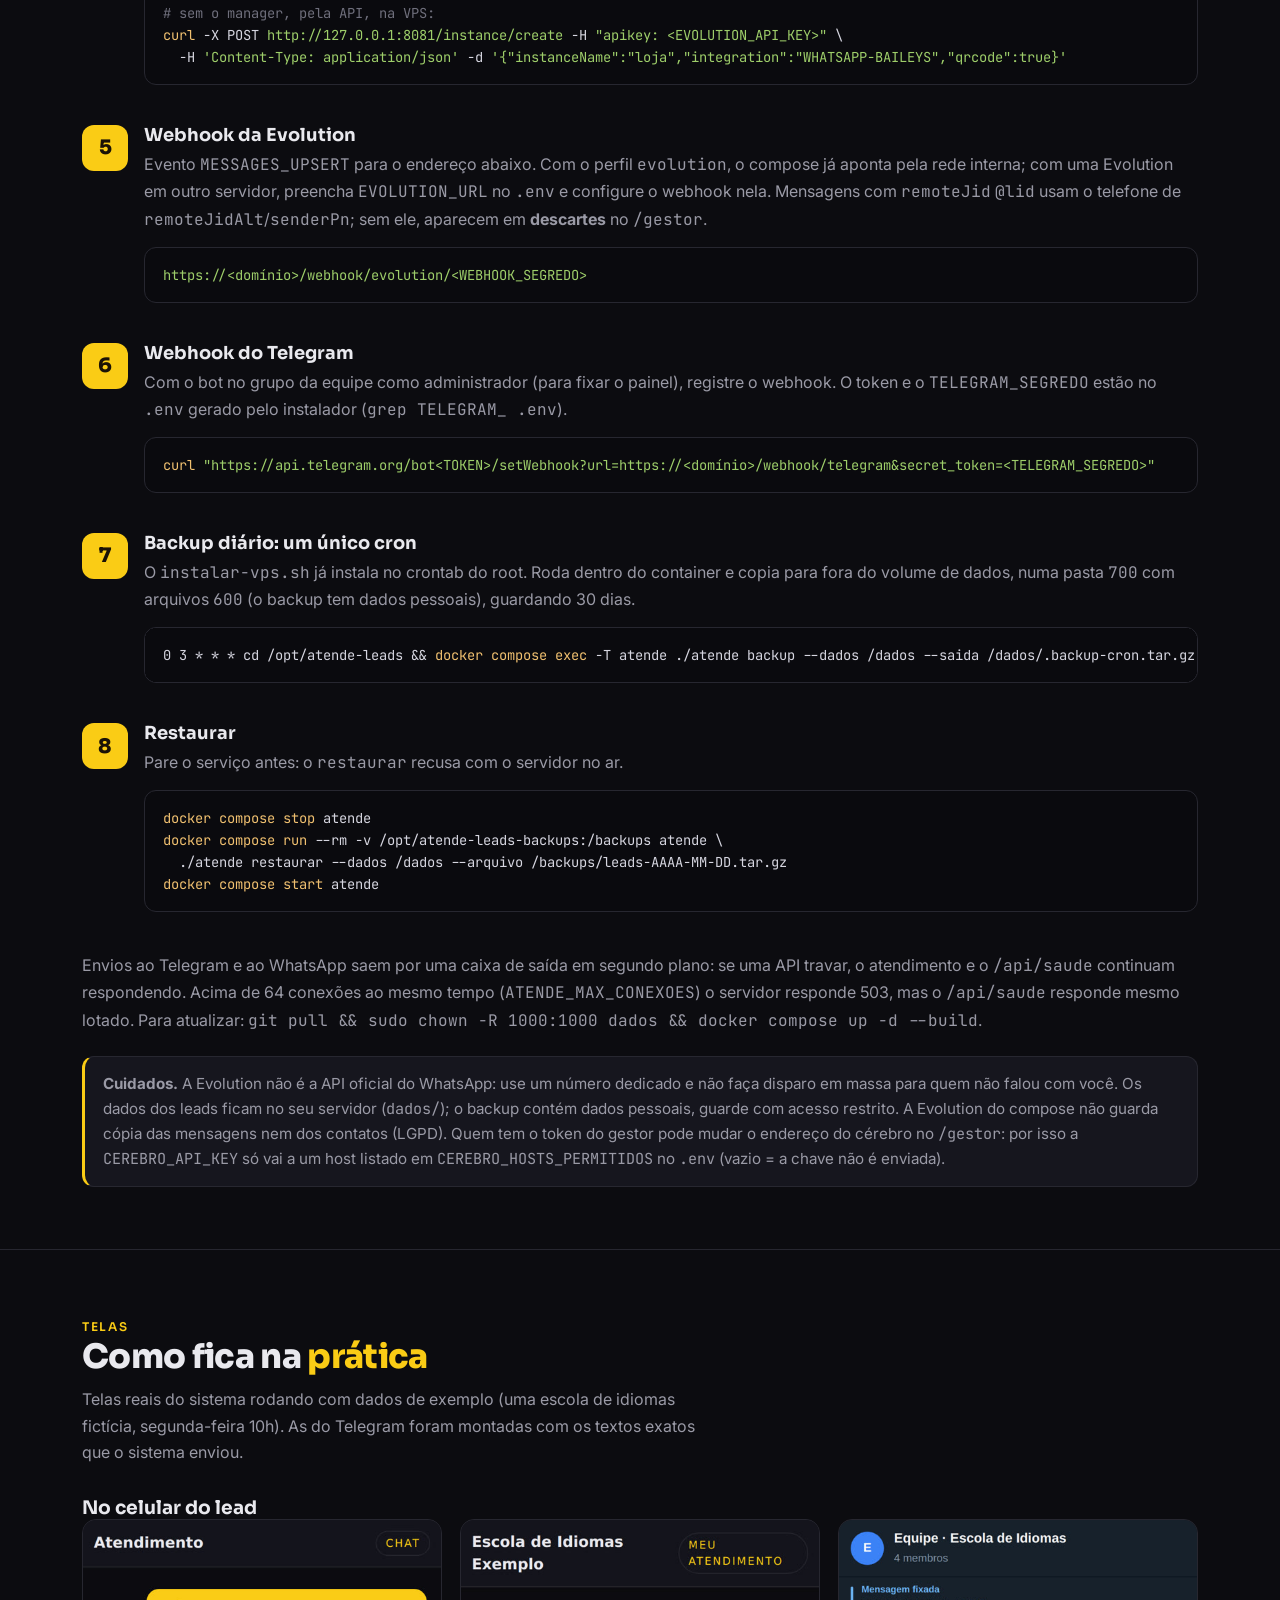
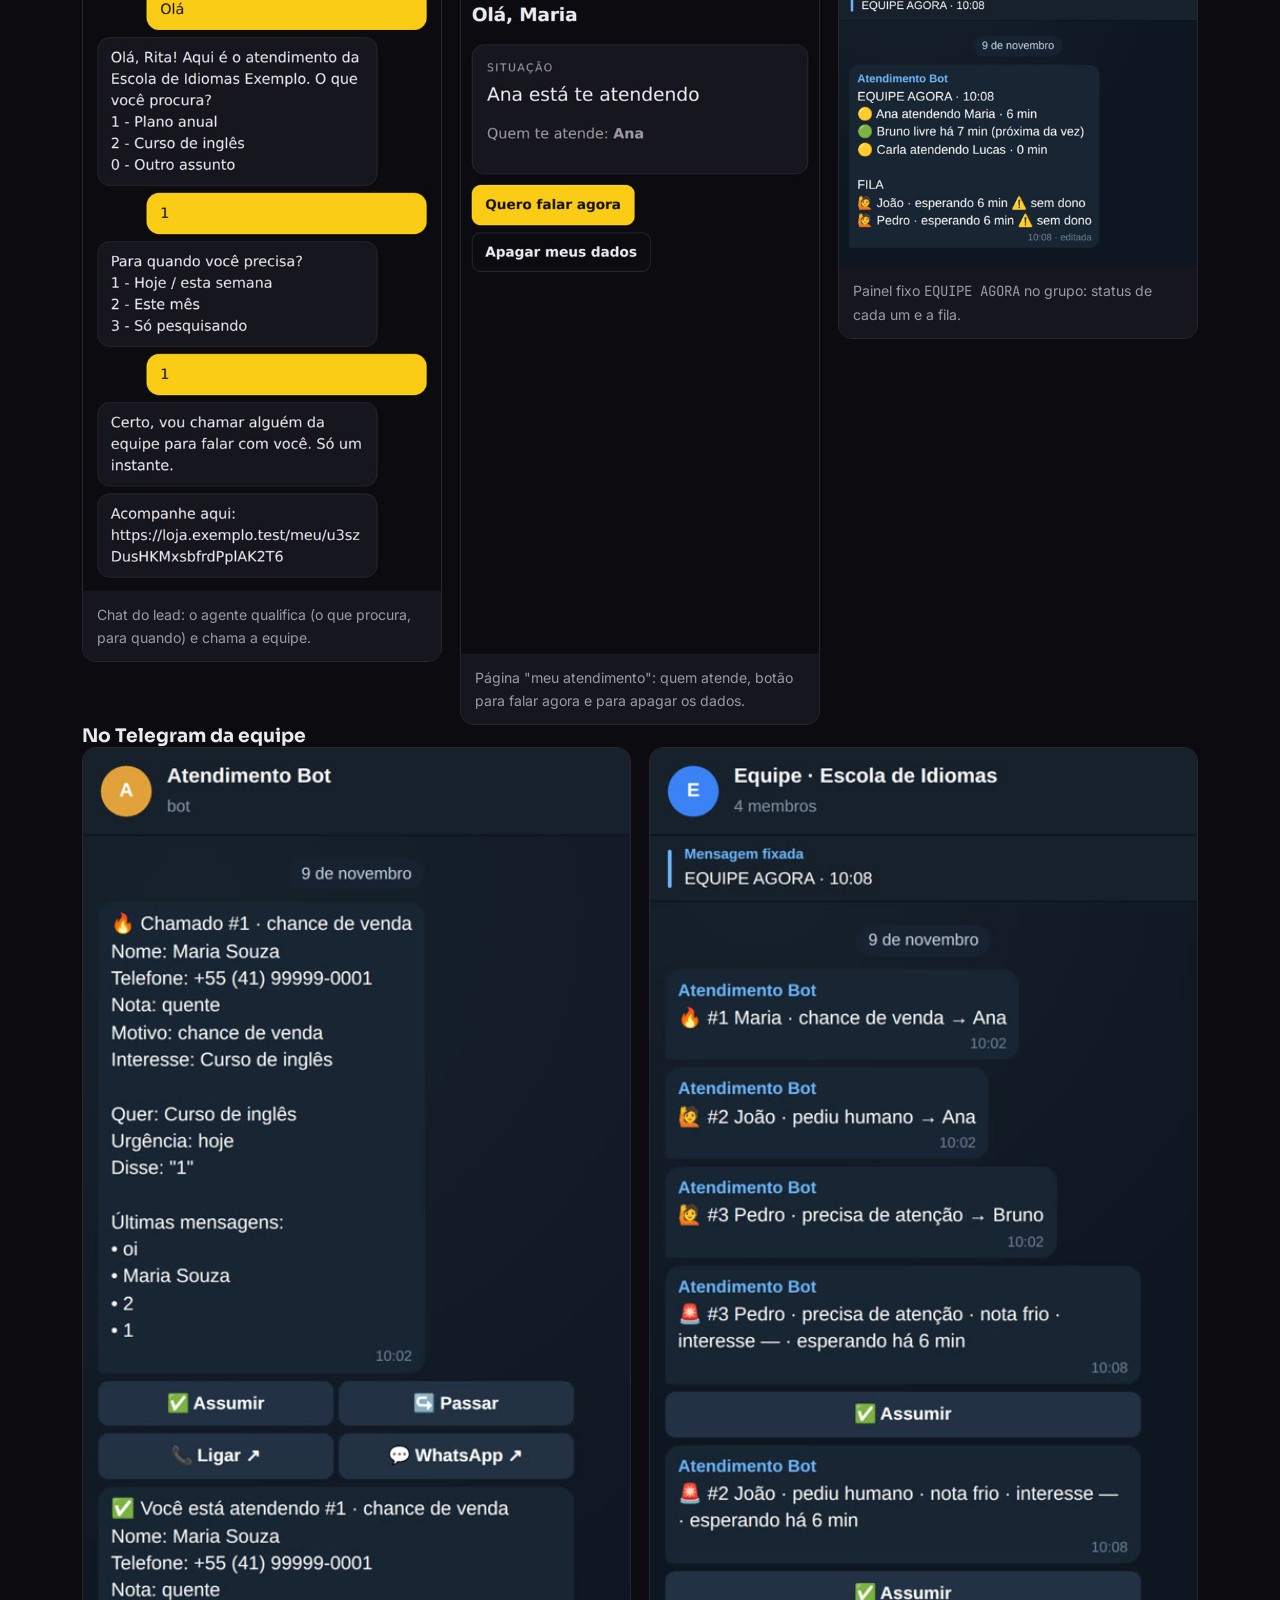
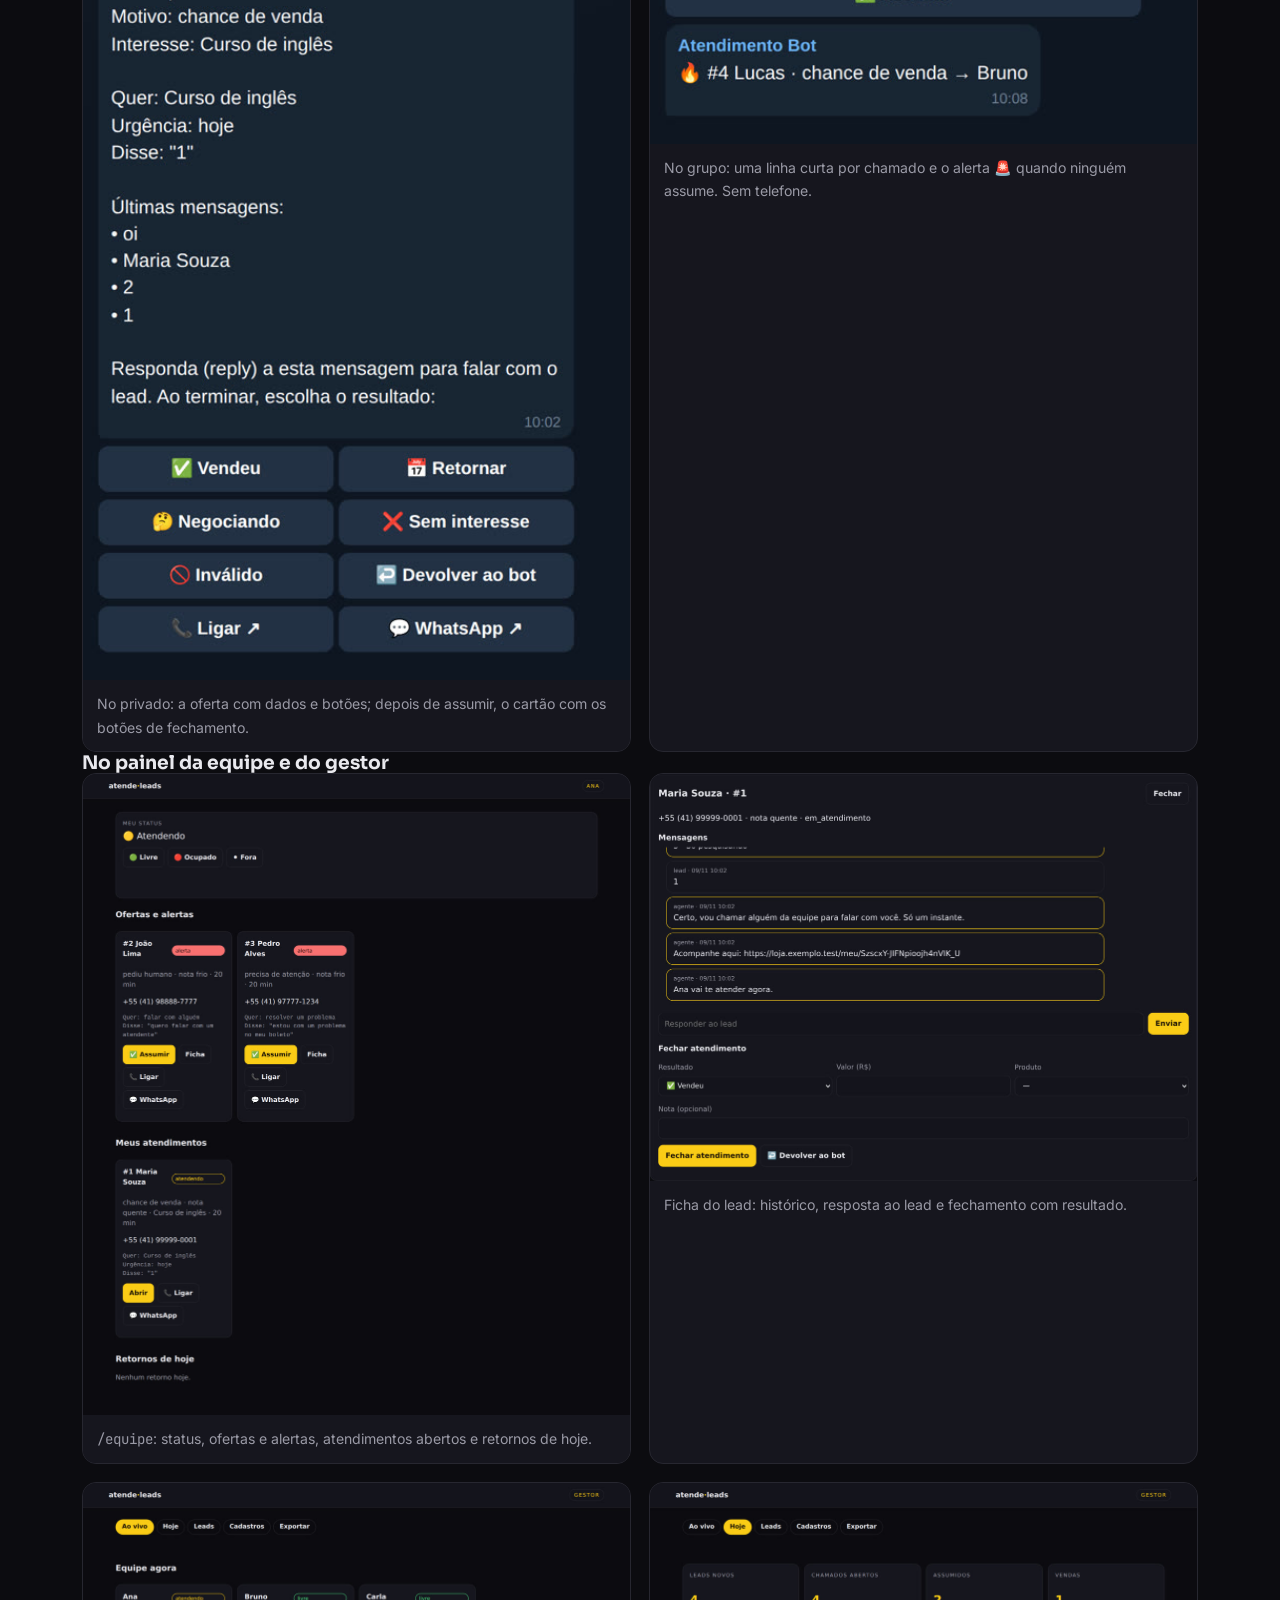
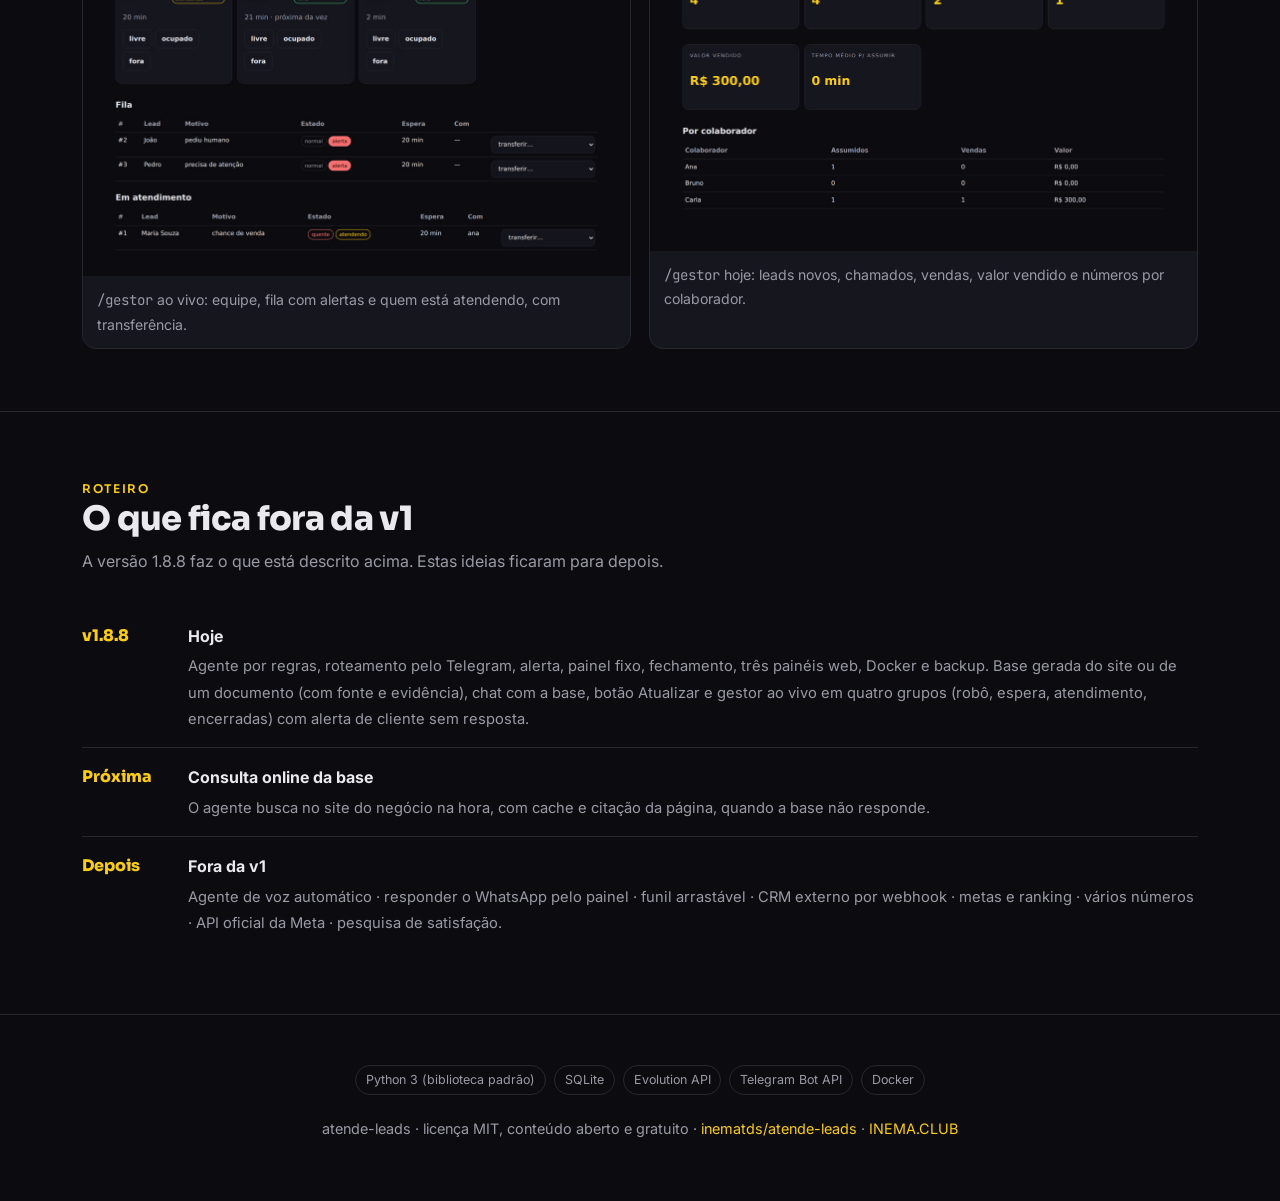
==== commit 65603f95: "1.8.9: corrige "+ Produto" no Cadastros (palavras lidas como texto quebravam o redesenho) Co-Authore" ====
--- a/guia/index.html
+++ b/guia/index.html
@@ -139,7 +139,7 @@
   <div class="glow"></div>
   <div class="wrap">
     <div>
-      <span class="chip">WhatsApp + Telegram · código aberto · v1.8.8</span>
+      <span class="chip">WhatsApp + Telegram · código aberto · v1.8.9</span>
       <h1>Nenhum lead fica <span class="amb">esperando</span></h1>
       <p class="lead">Um agente atende no WhatsApp, qualifica e passa o lead para o colaborador livre há mais tempo, pelo Telegram, com tudo o que ele precisa para ligar.</p>
       <p class="mut" style="margin:-.6em 0 1.4em;font-size:.95rem">A instalação no servidor pede um técnico: veja <a href="#deploy">Deploy na VPS</a>.</p>
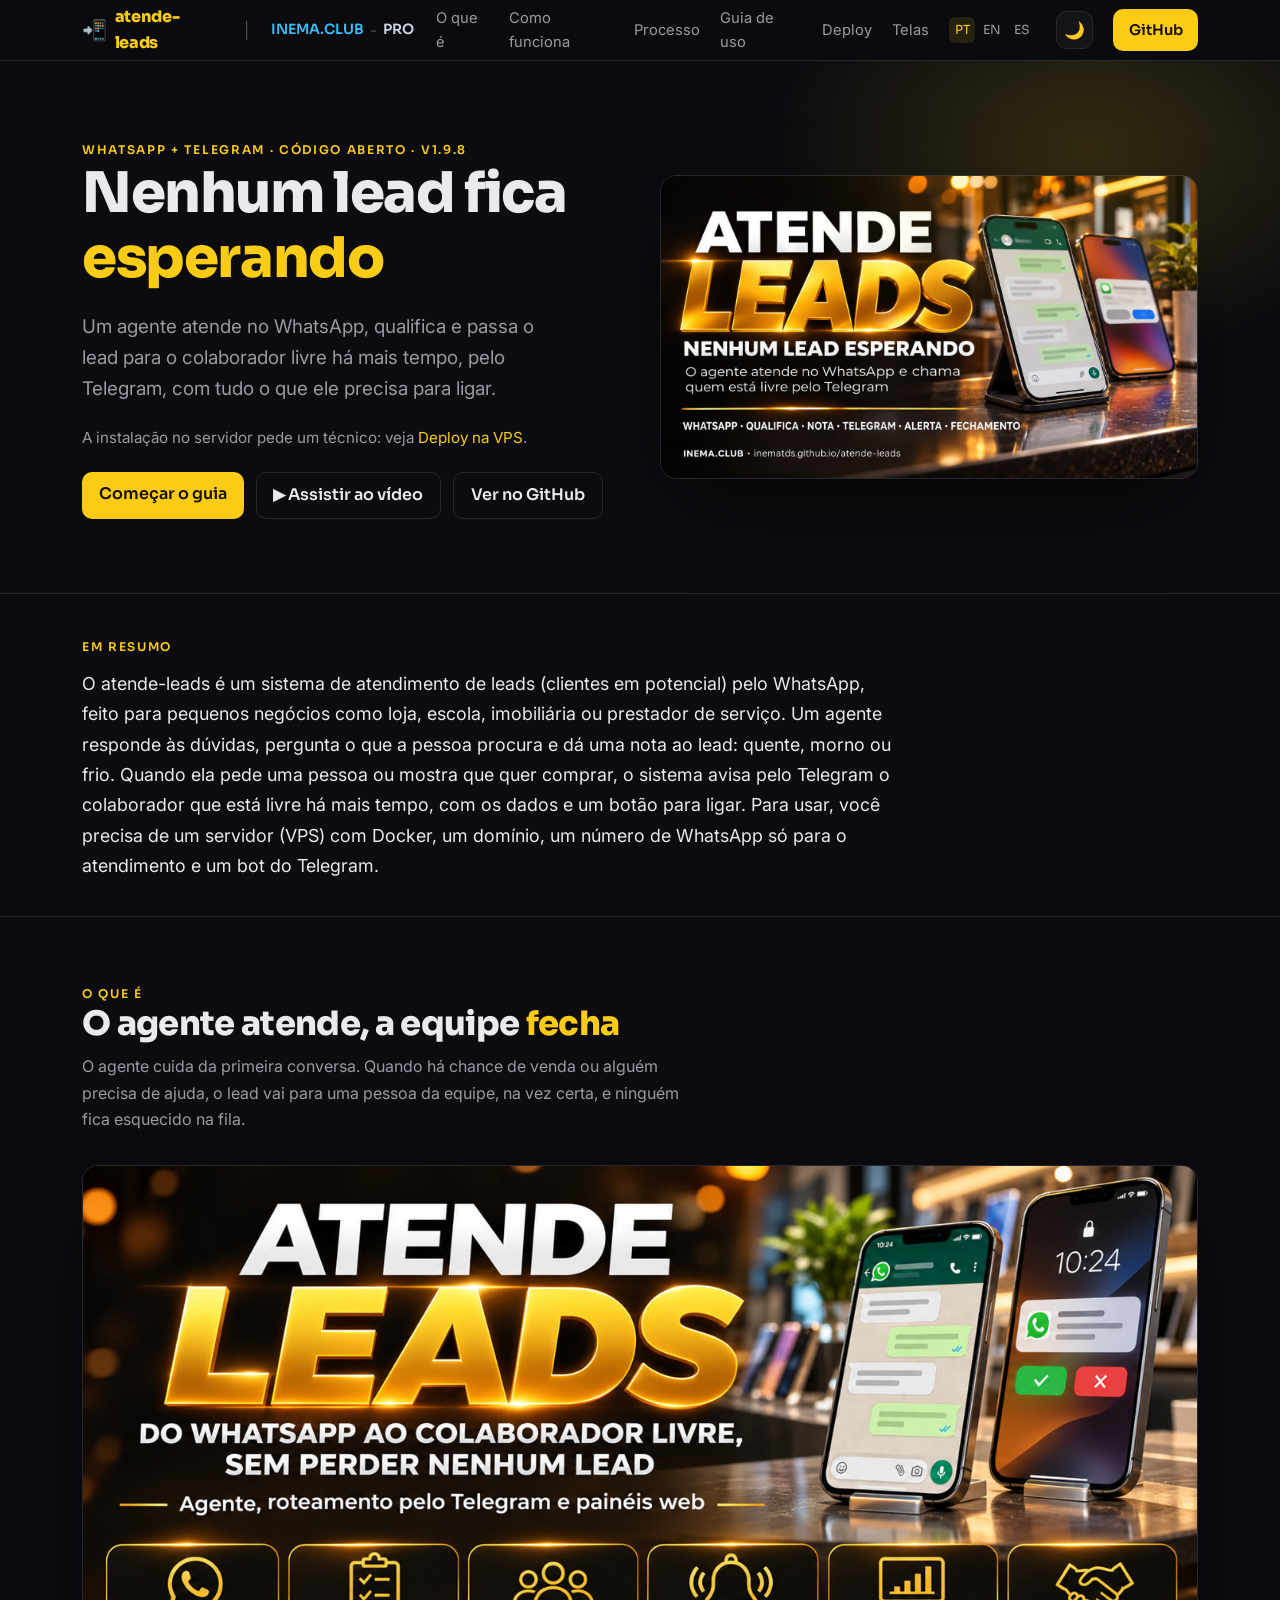
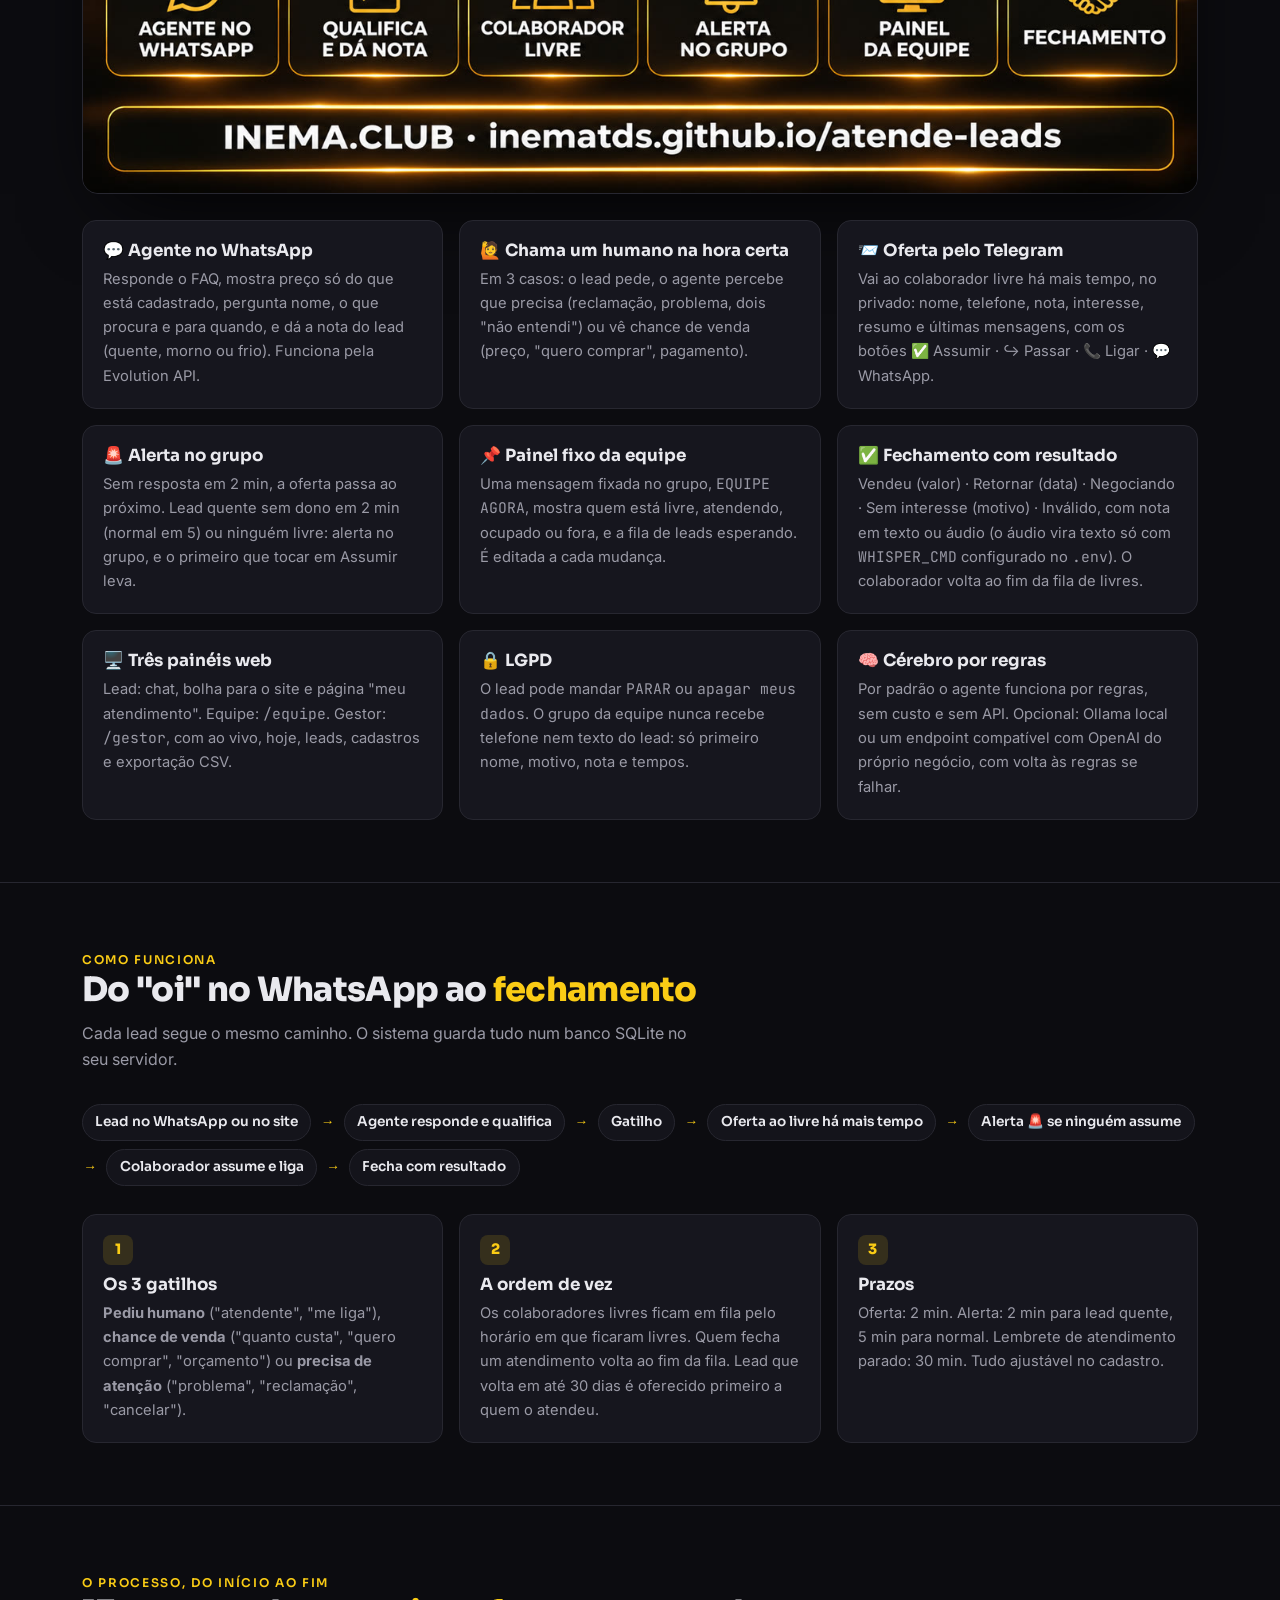
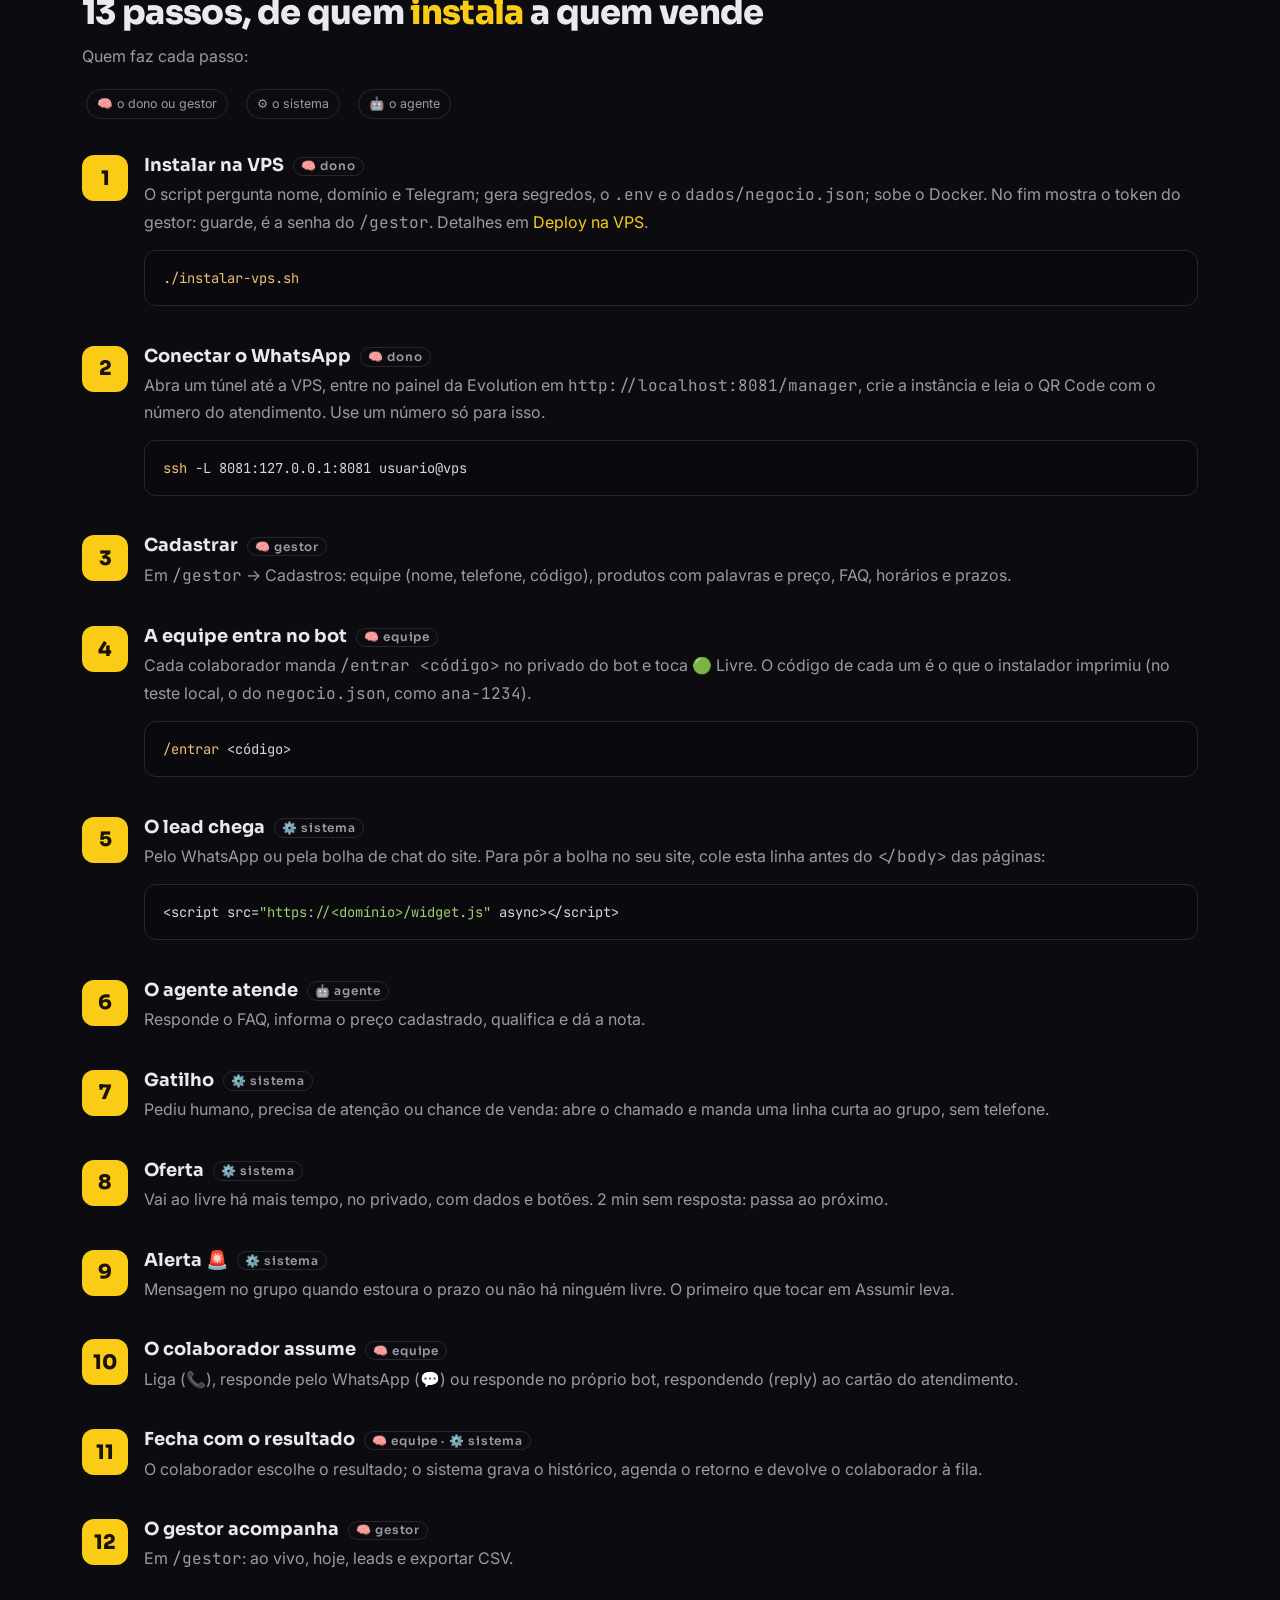
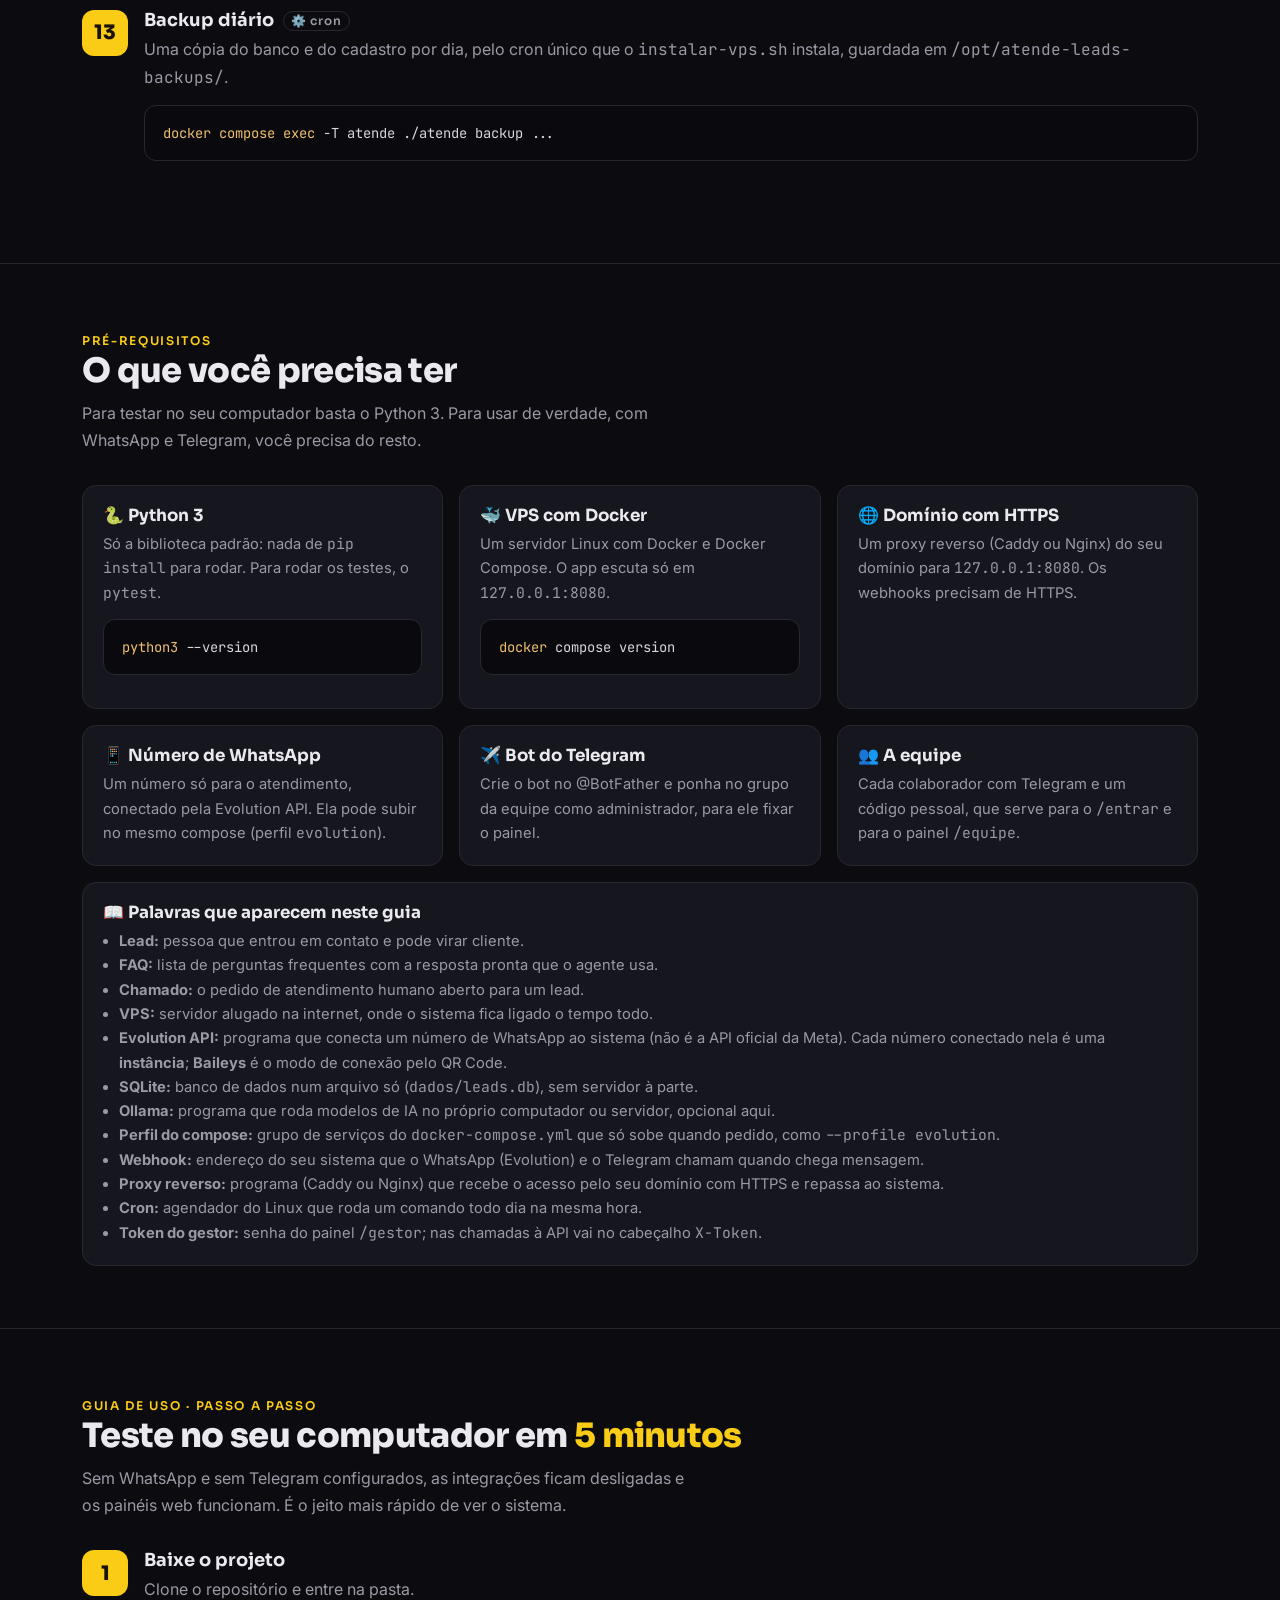
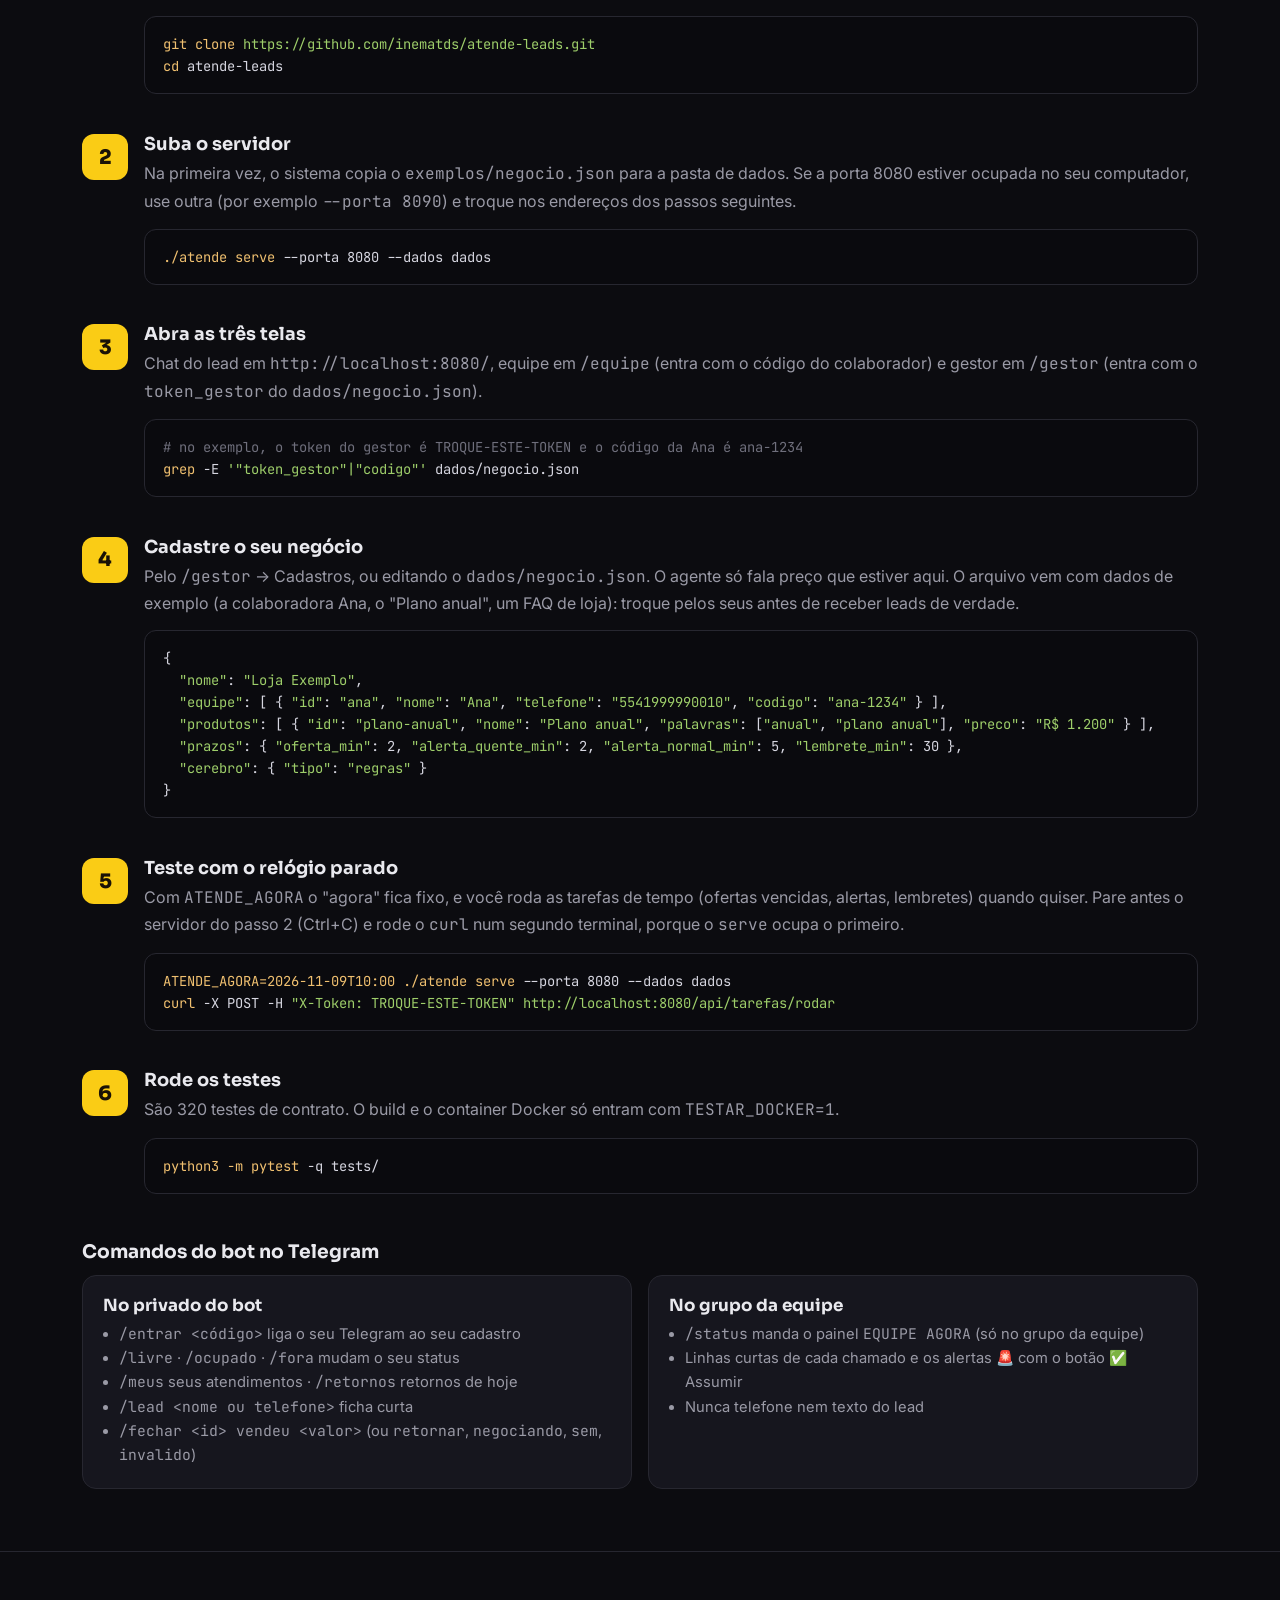
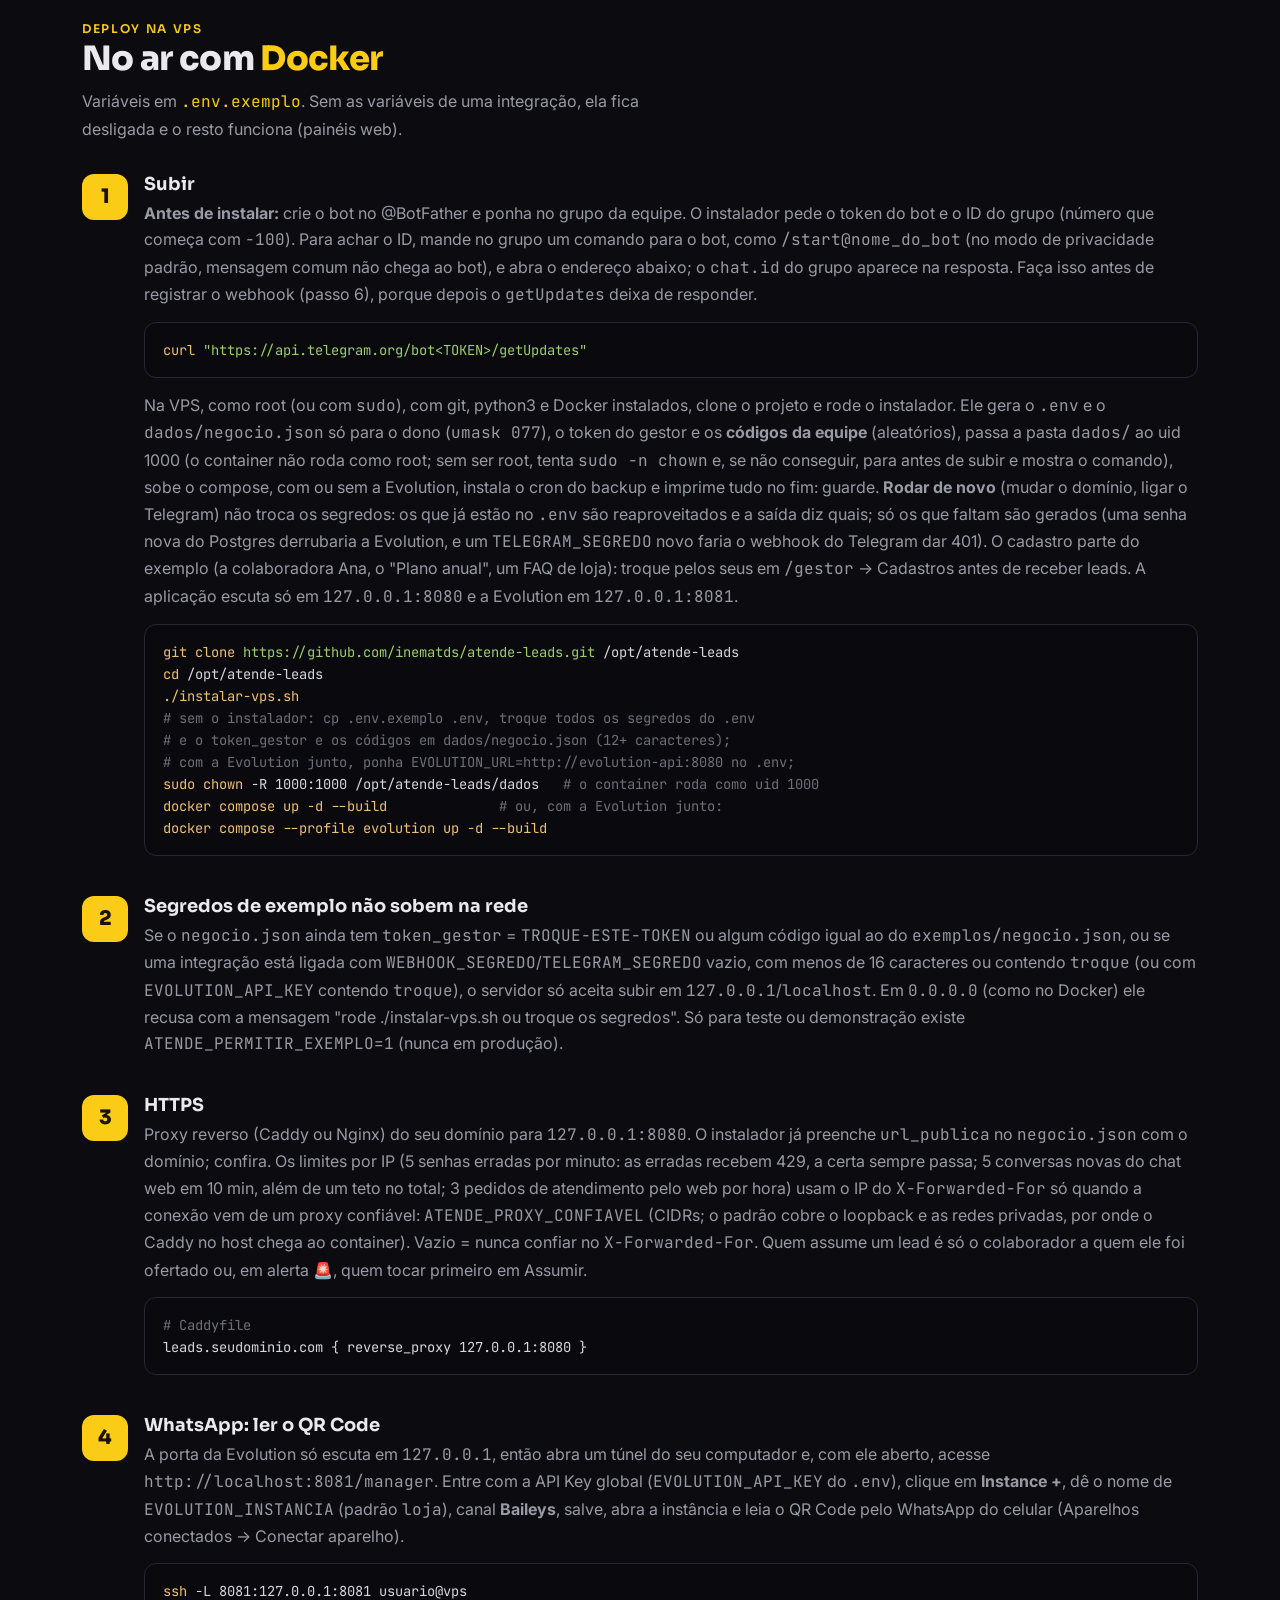
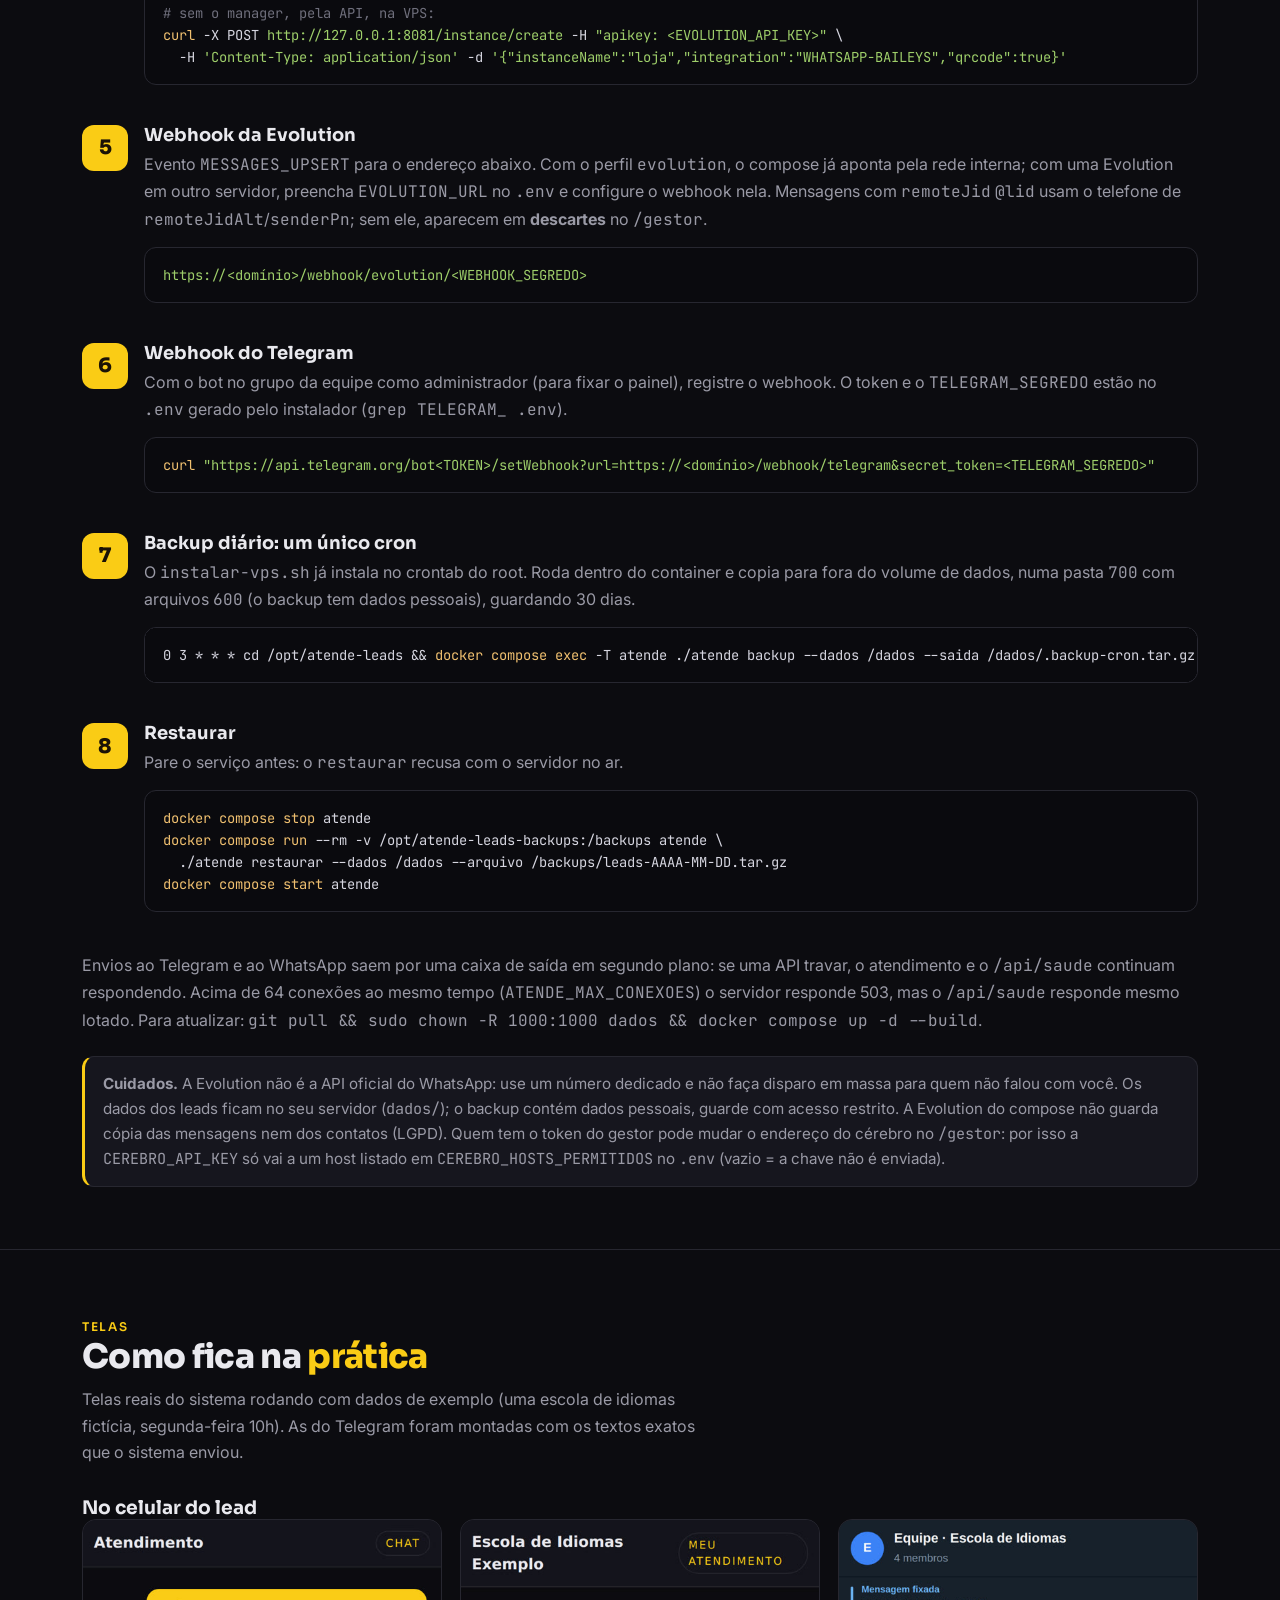
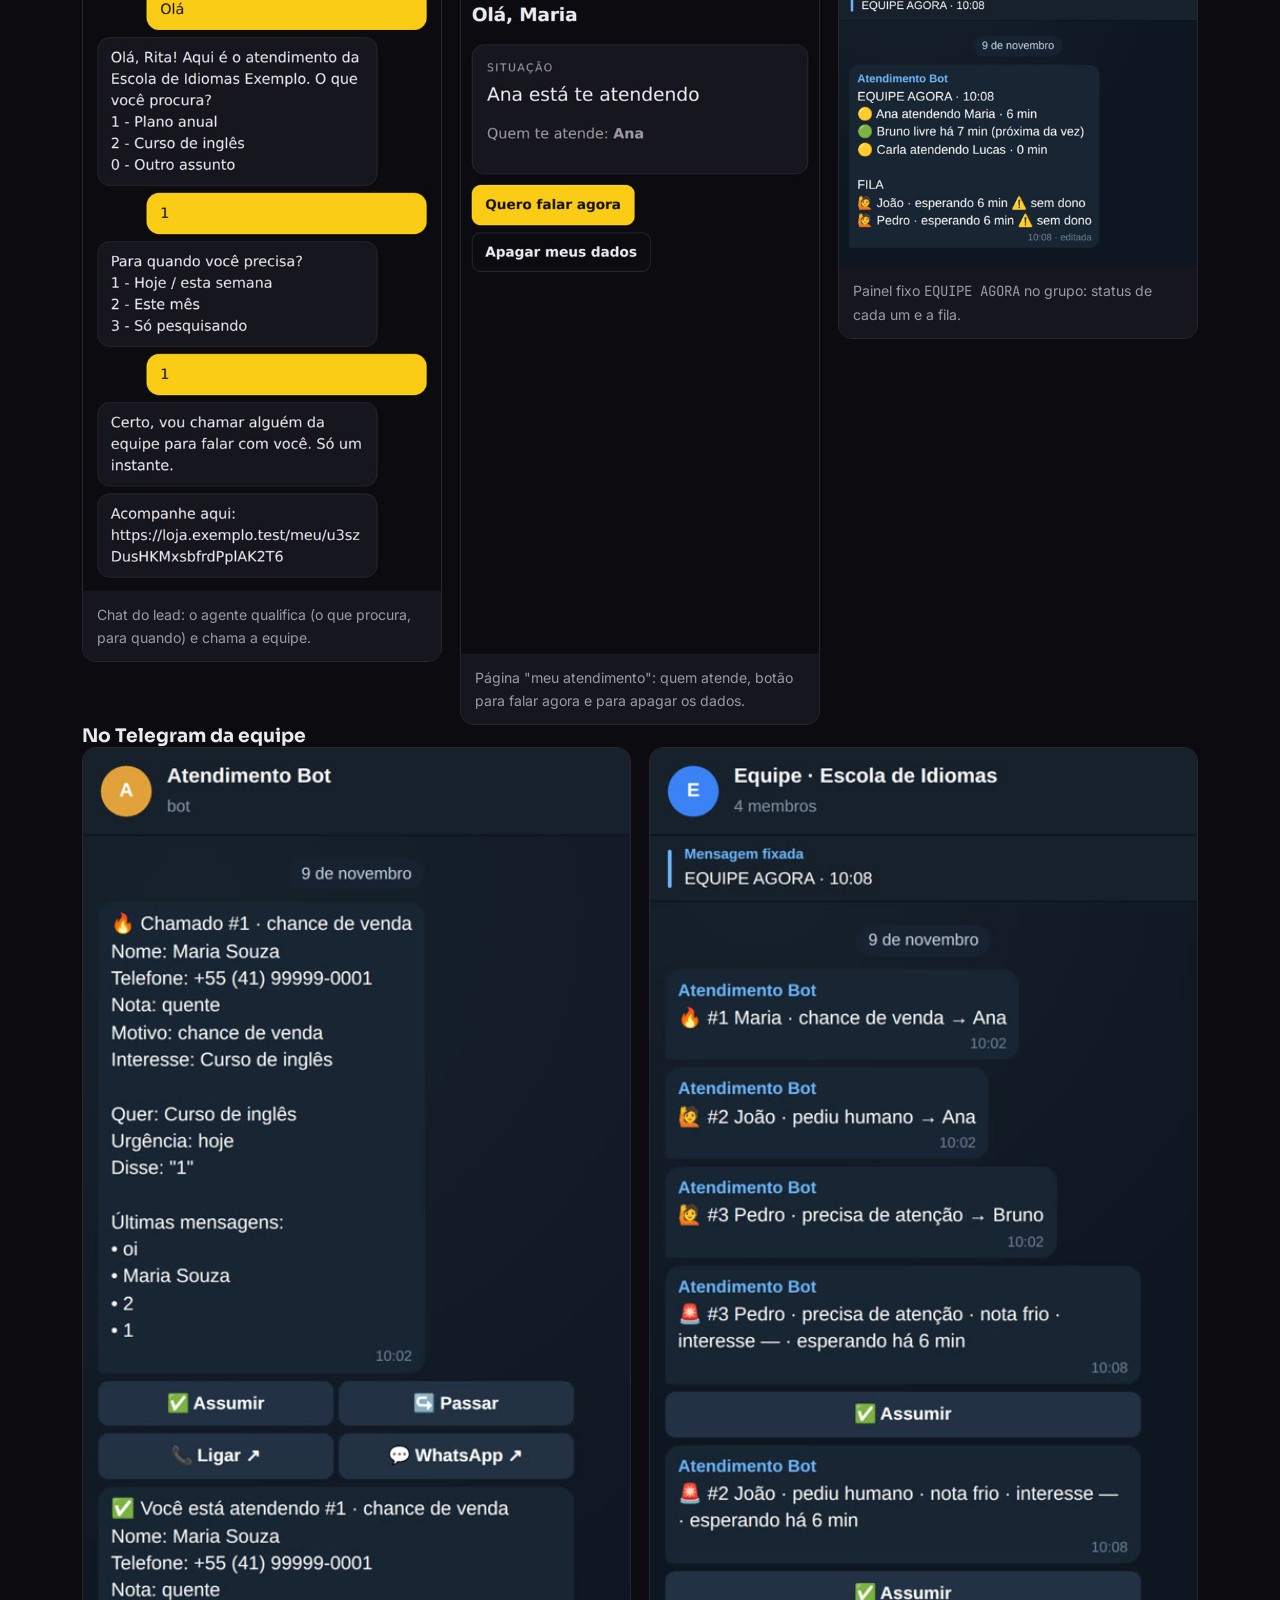
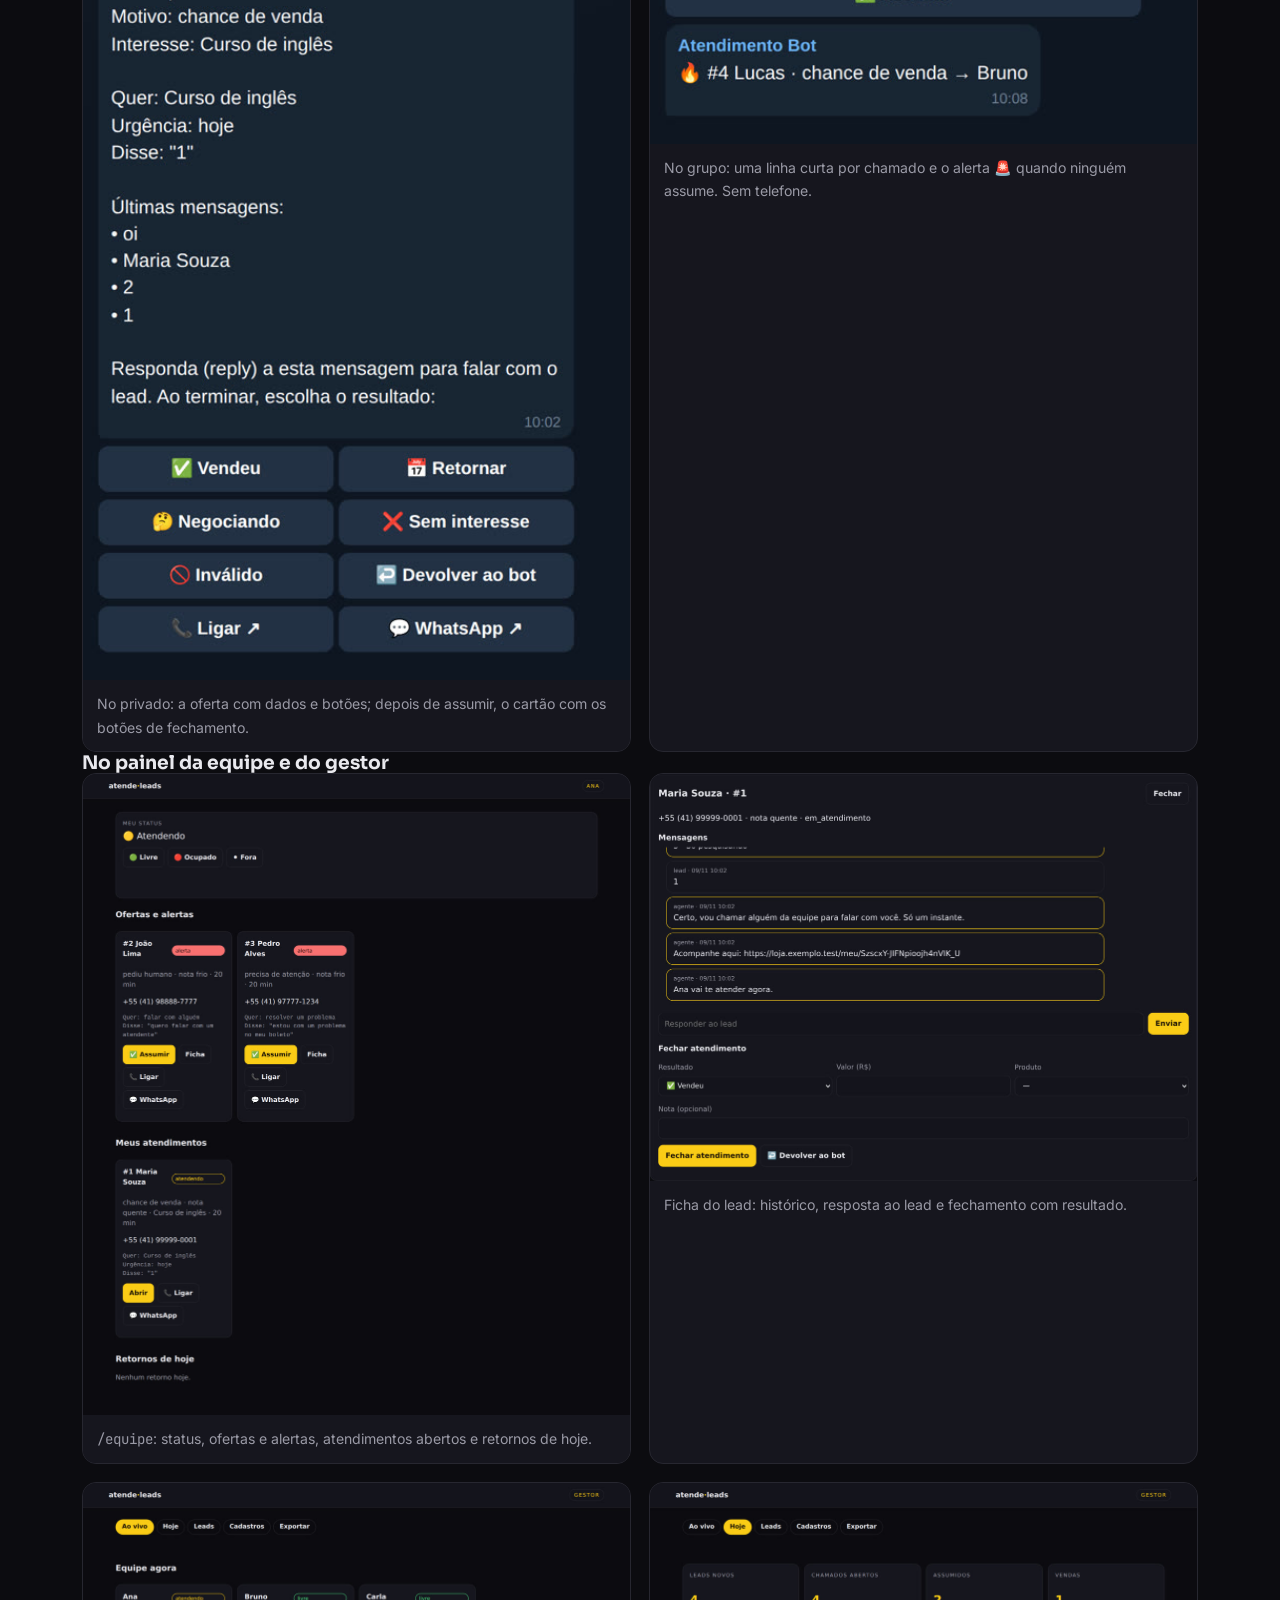
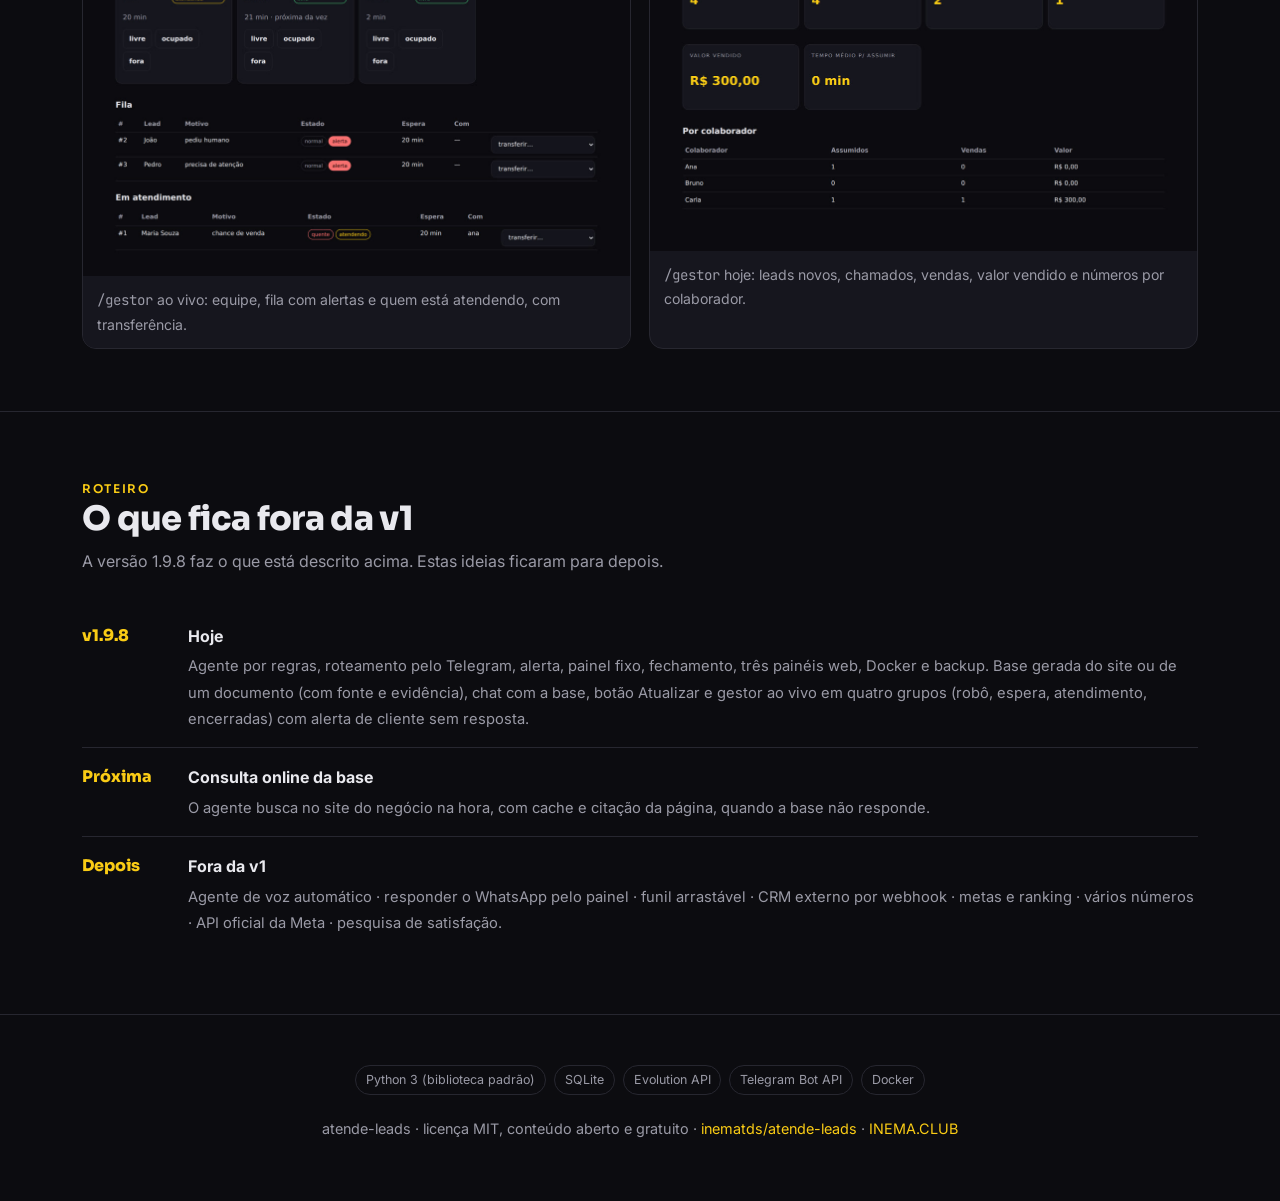
==== commit cdc697fd: "1.9.8: painel da equipe em abas, retomar contato, avisos, robô cobre, tempos classificados - Equipe:" ====
--- a/guia/index.html
+++ b/guia/index.html
@@ -139,7 +139,7 @@
   <div class="glow"></div>
   <div class="wrap">
     <div>
-      <span class="chip">WhatsApp + Telegram · código aberto · v1.8.9</span>
+      <span class="chip">WhatsApp + Telegram · código aberto · v1.9.8</span>
       <h1>Nenhum lead fica <span class="amb">esperando</span></h1>
       <p class="lead">Um agente atende no WhatsApp, qualifica e passa o lead para o colaborador livre há mais tempo, pelo Telegram, com tudo o que ele precisa para ligar.</p>
       <p class="mut" style="margin:-.6em 0 1.4em;font-size:.95rem">A instalação no servidor pede um técnico: veja <a href="#deploy">Deploy na VPS</a>.</p>
@@ -449,8 +449,8 @@
 <section id="roadmap"><div class="wrap">
   <span class="chip">Roteiro</span>
   <h2>O que fica fora da v1</h2>
-  <p class="sub">A versão 1.8.8 faz o que está descrito acima. Estas ideias ficaram para depois.</p>
-  <div class="phase"><div class="tag">v1.8.8</div><div class="d"><strong>Hoje</strong><span>Agente por regras, roteamento pelo Telegram, alerta, painel fixo, fechamento, três painéis web, Docker e backup. Base gerada do site ou de um documento (com fonte e evidência), chat com a base, botão Atualizar e gestor ao vivo em quatro grupos (robô, espera, atendimento, encerradas) com alerta de cliente sem resposta.</span></div></div>
+  <p class="sub">A versão 1.9.8 faz o que está descrito acima. Estas ideias ficaram para depois.</p>
+  <div class="phase"><div class="tag">v1.9.8</div><div class="d"><strong>Hoje</strong><span>Agente por regras, roteamento pelo Telegram, alerta, painel fixo, fechamento, três painéis web, Docker e backup. Base gerada do site ou de um documento (com fonte e evidência), chat com a base, botão Atualizar e gestor ao vivo em quatro grupos (robô, espera, atendimento, encerradas) com alerta de cliente sem resposta.</span></div></div>
   <div class="phase"><div class="tag">Próxima</div><div class="d"><strong>Consulta online da base</strong><span>O agente busca no site do negócio na hora, com cache e citação da página, quando a base não responde.</span></div></div>
   <div class="phase"><div class="tag">Depois</div><div class="d"><strong>Fora da v1</strong><span>Agente de voz automático · responder o WhatsApp pelo painel · funil arrastável · CRM externo por webhook · metas e ranking · vários números · API oficial da Meta · pesquisa de satisfação.</span></div></div>
 </div></section>
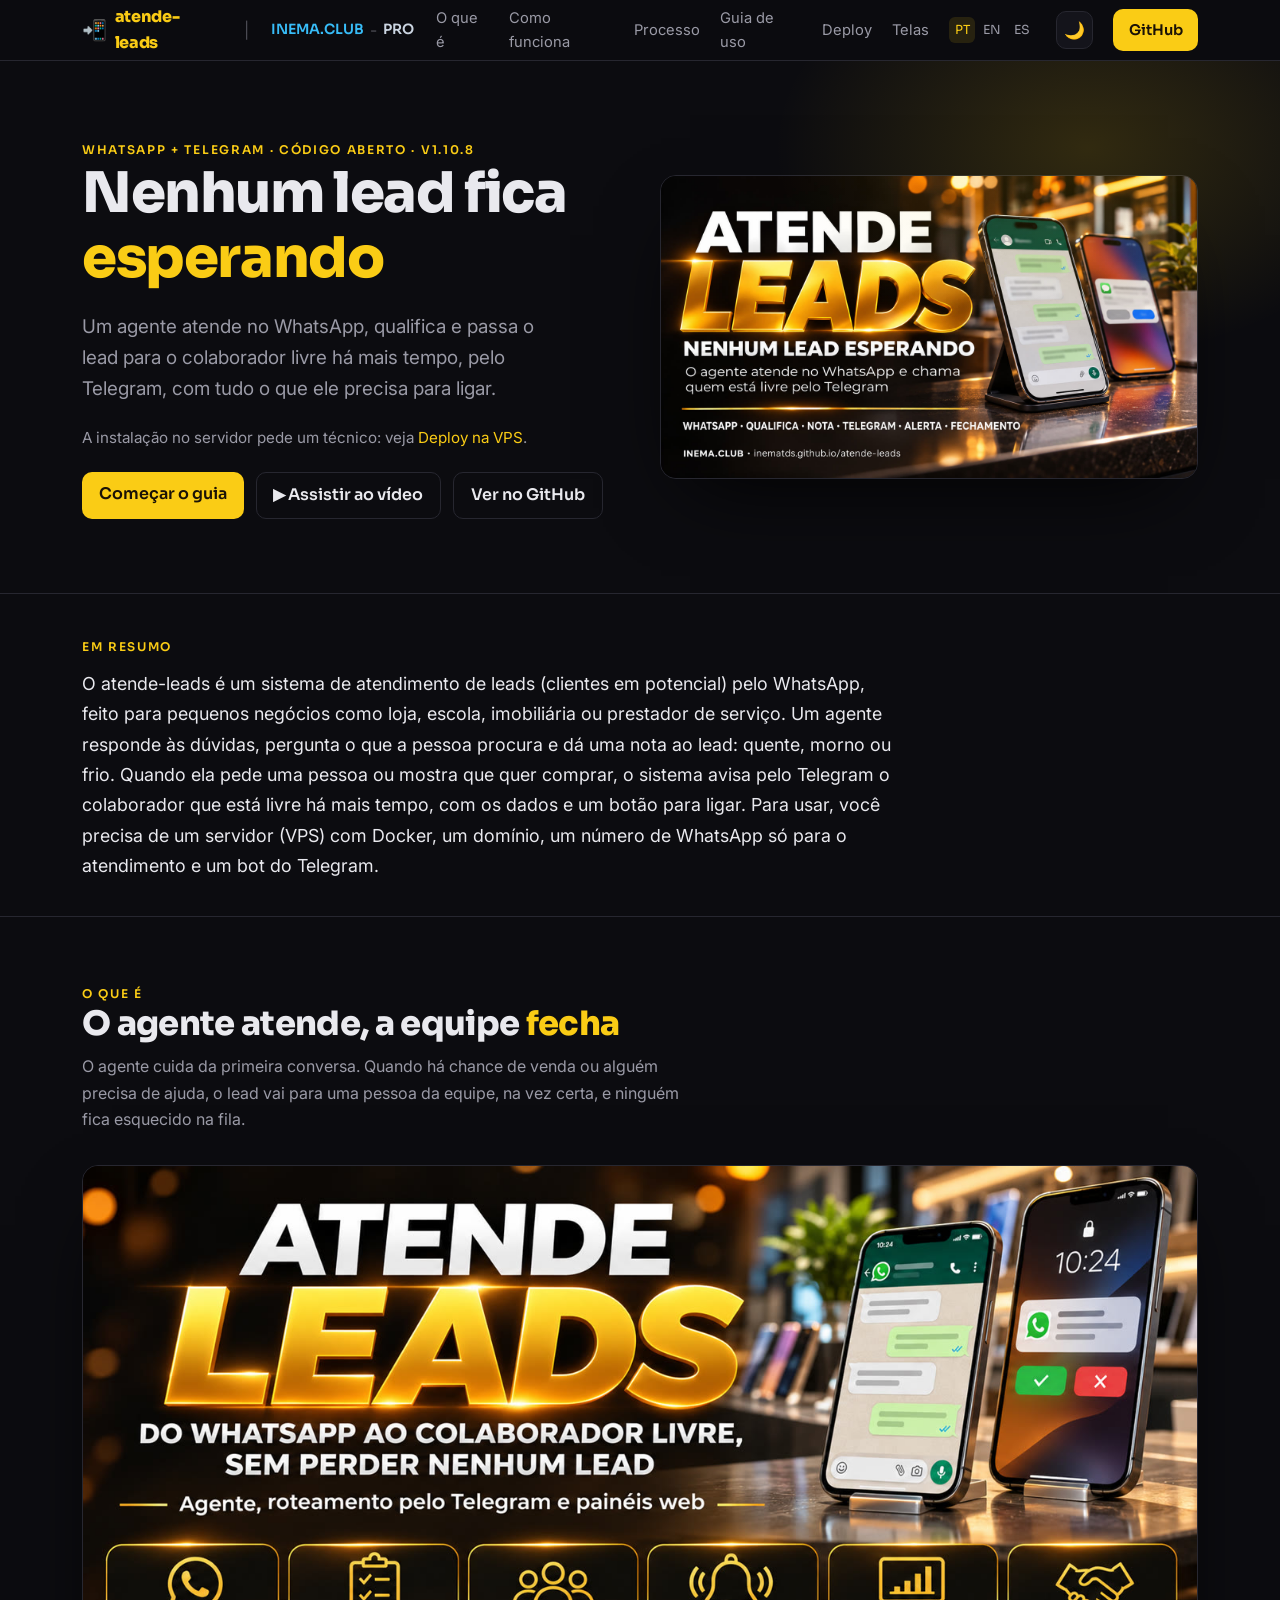
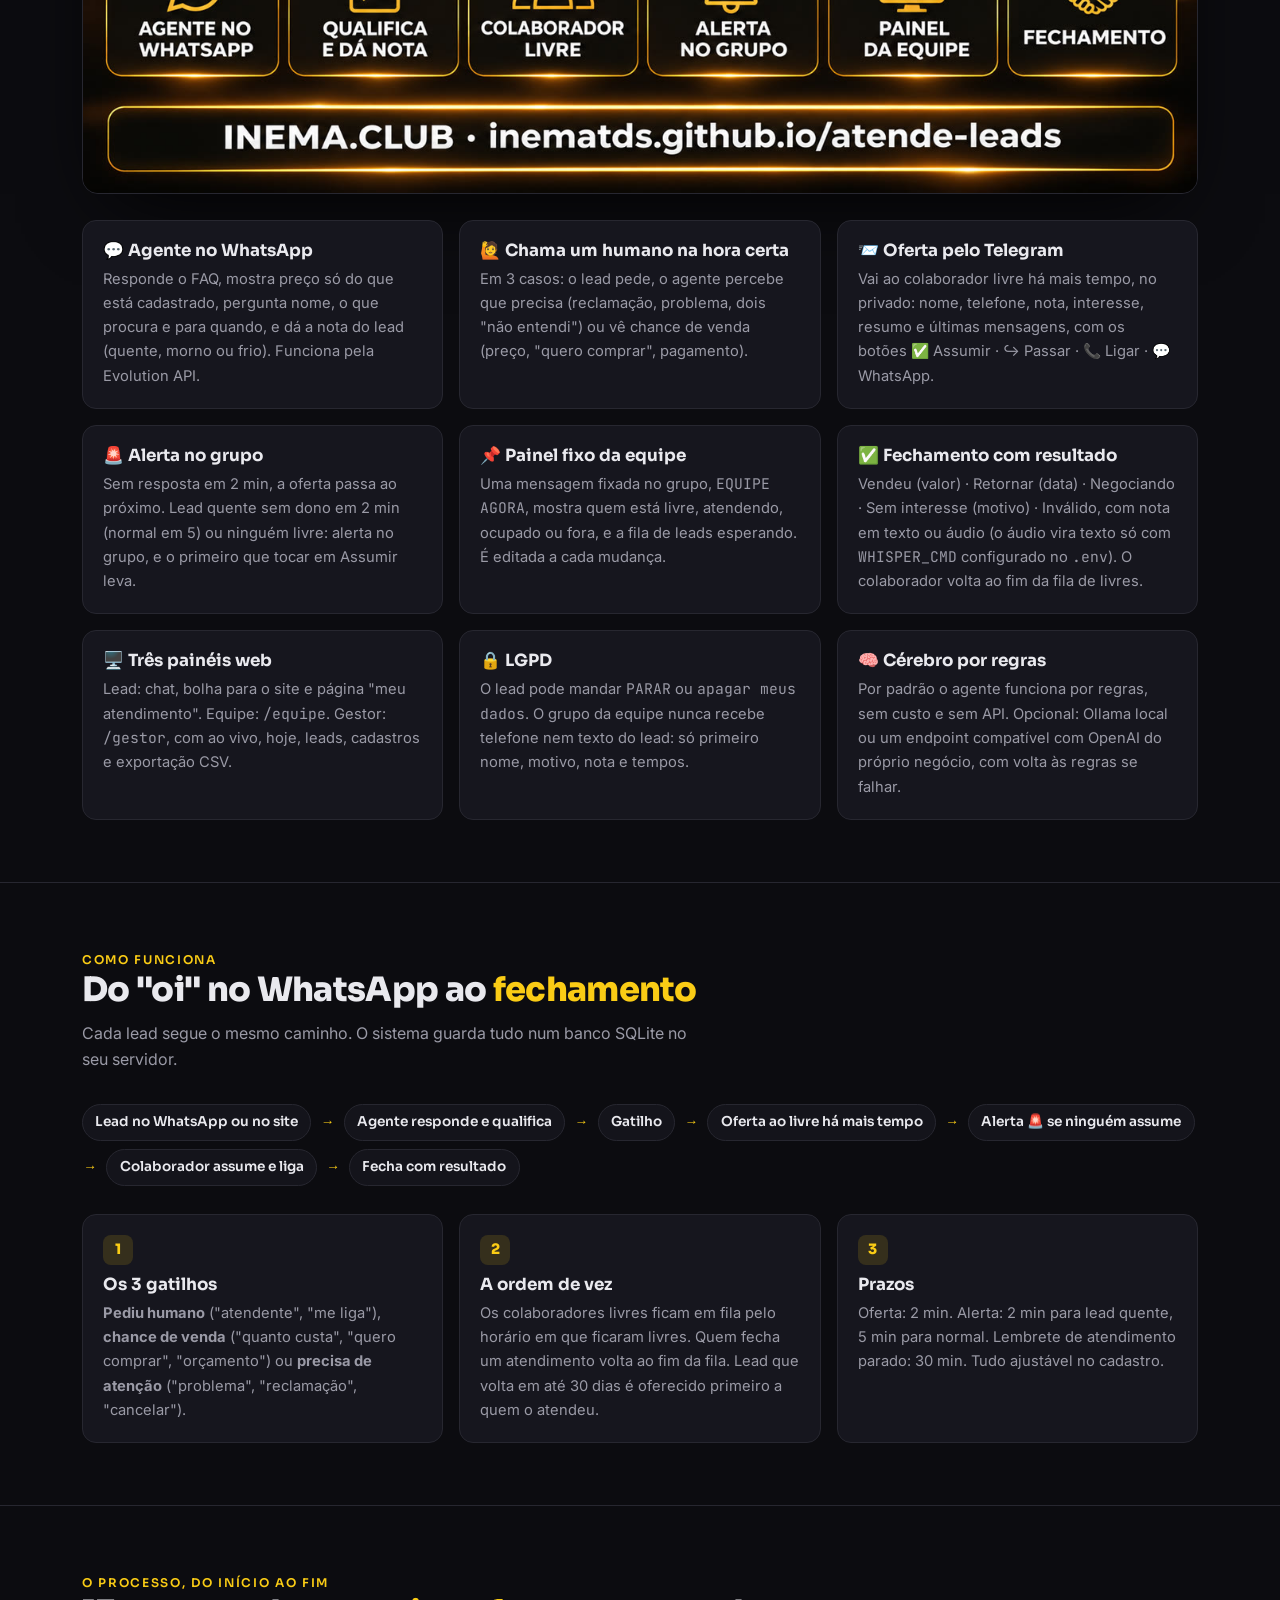
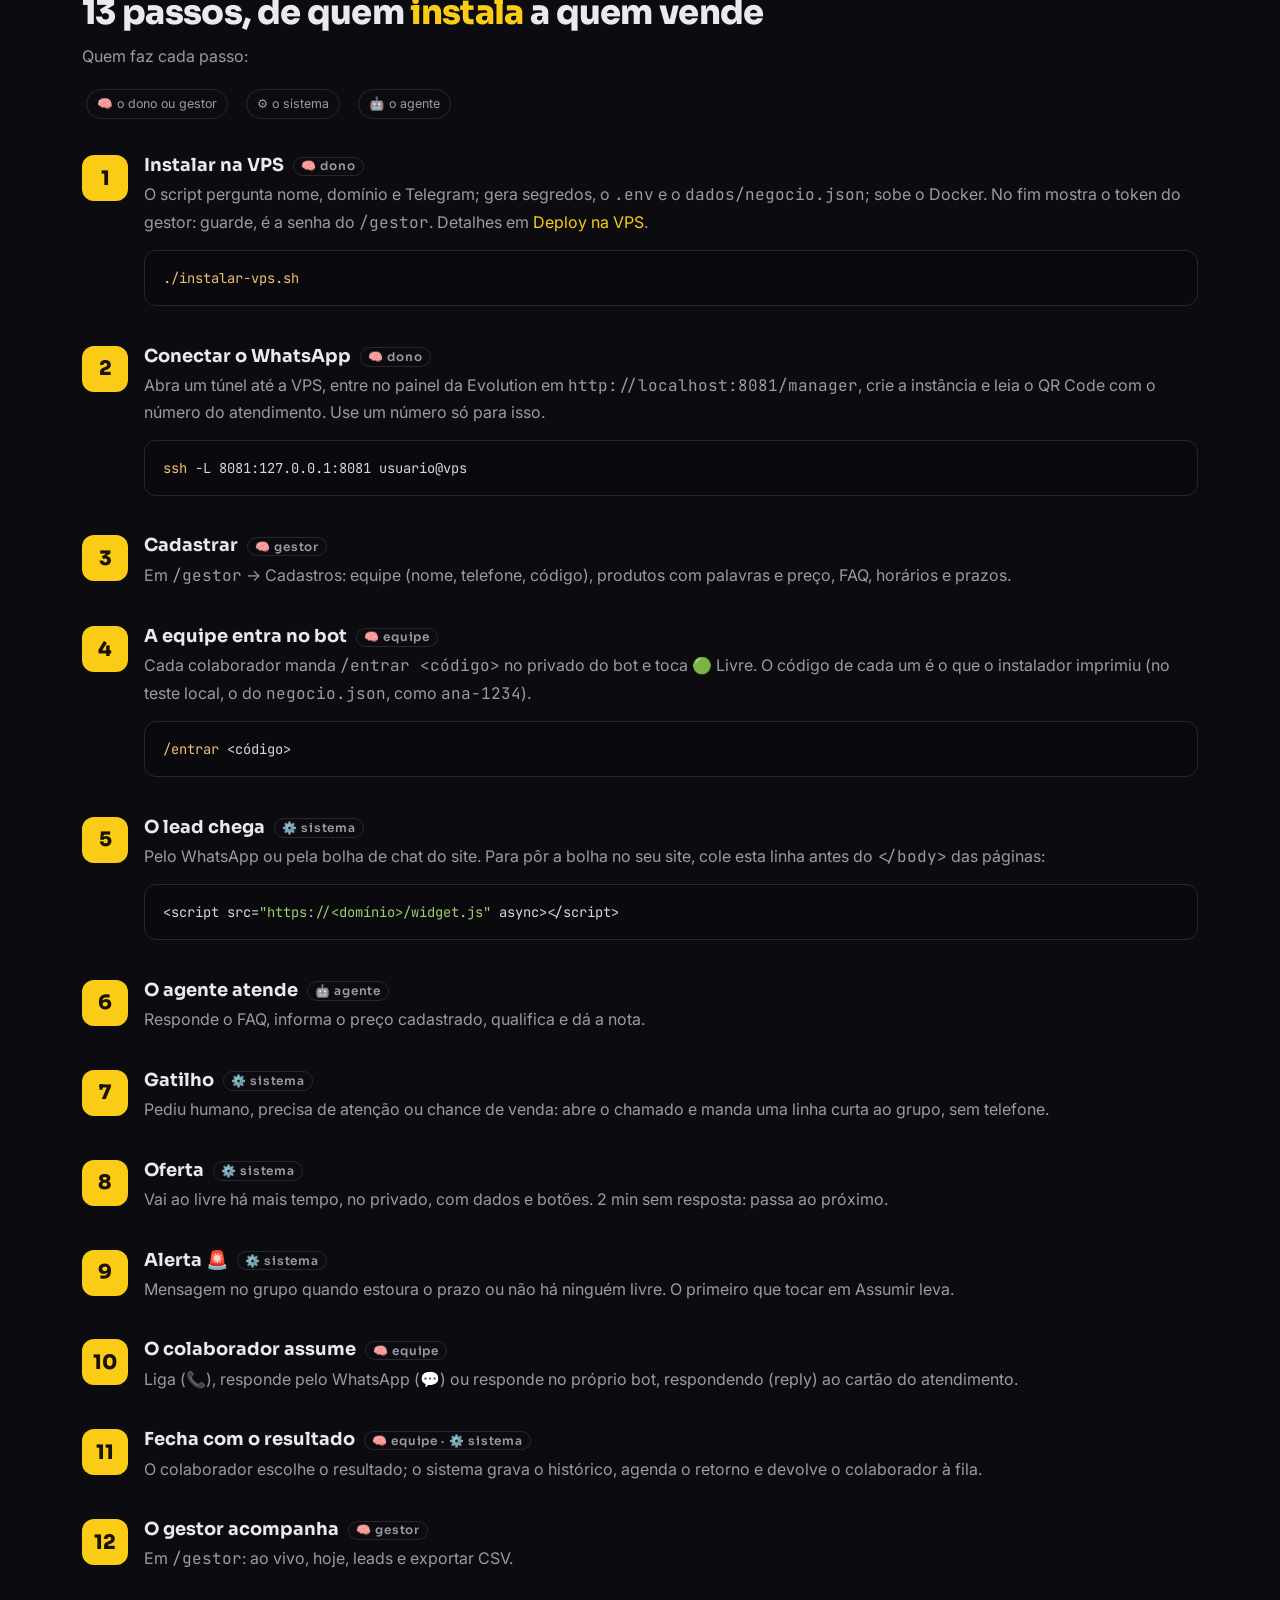
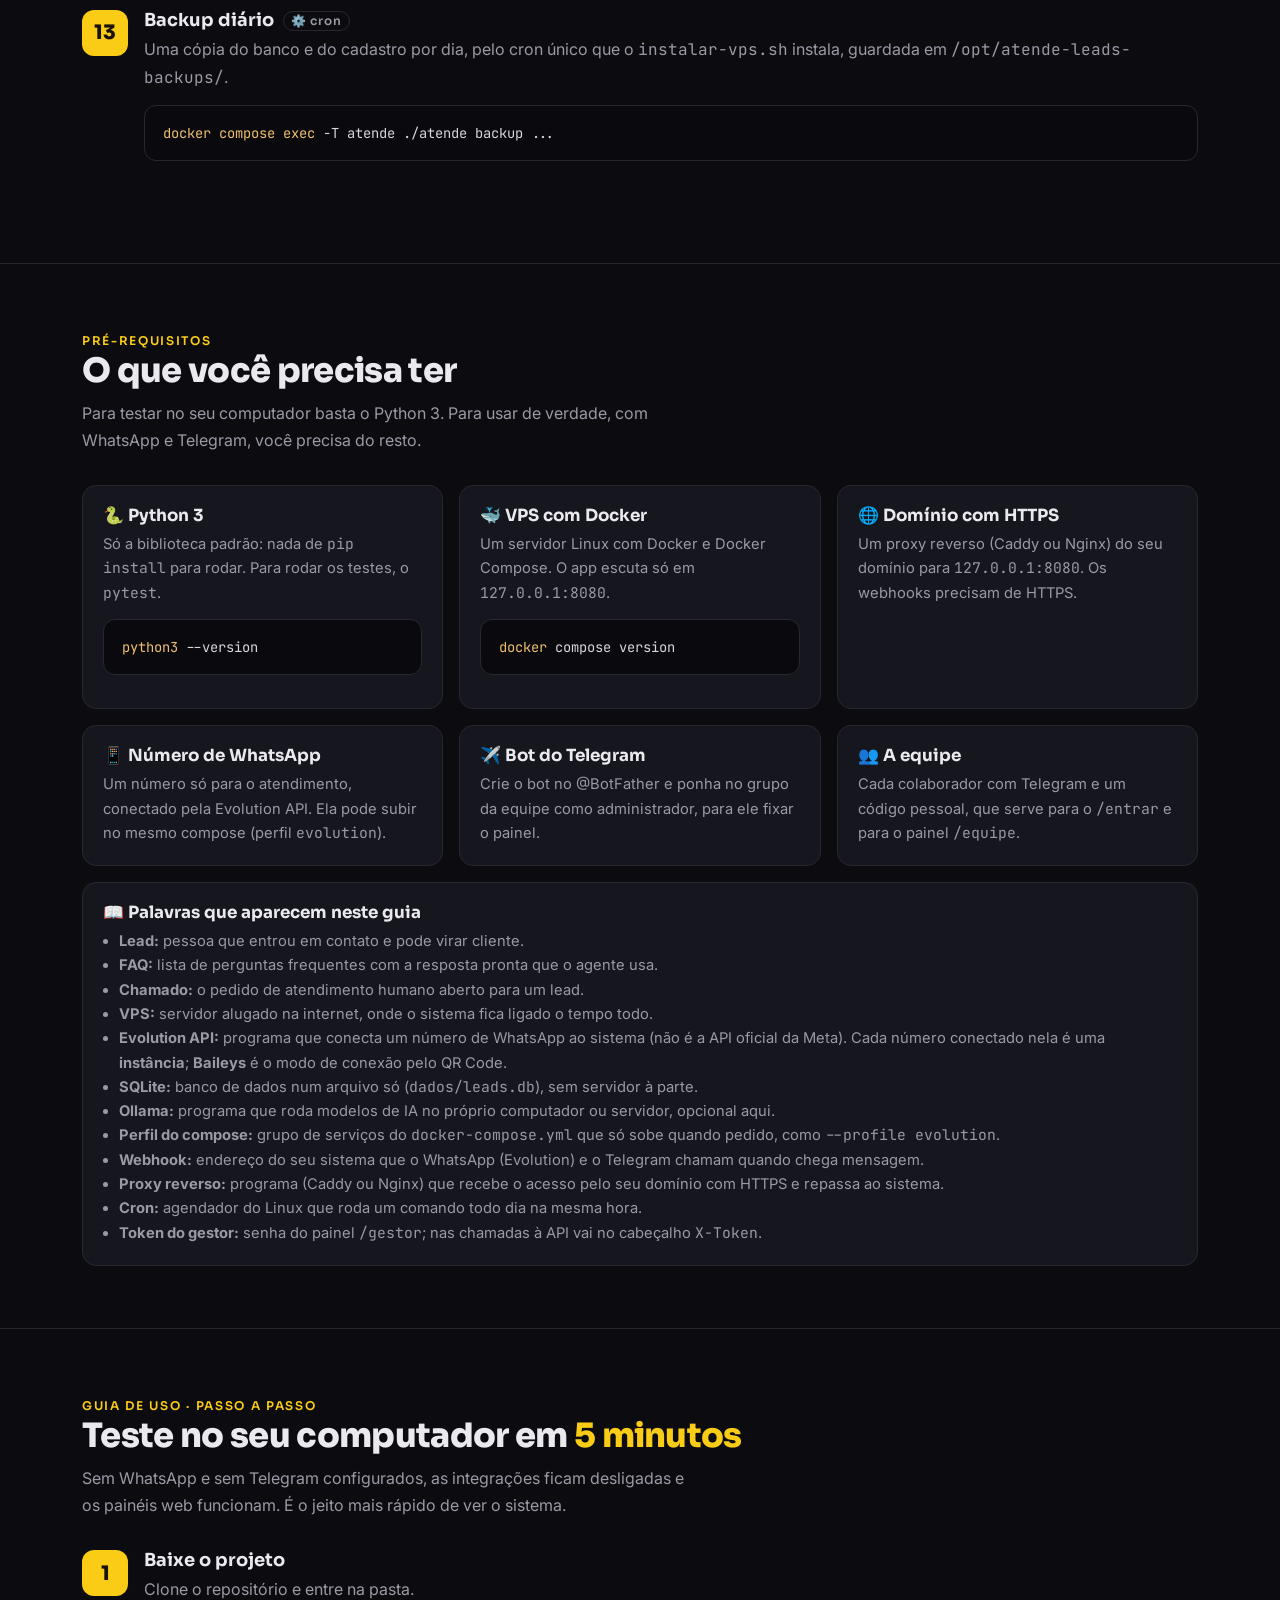
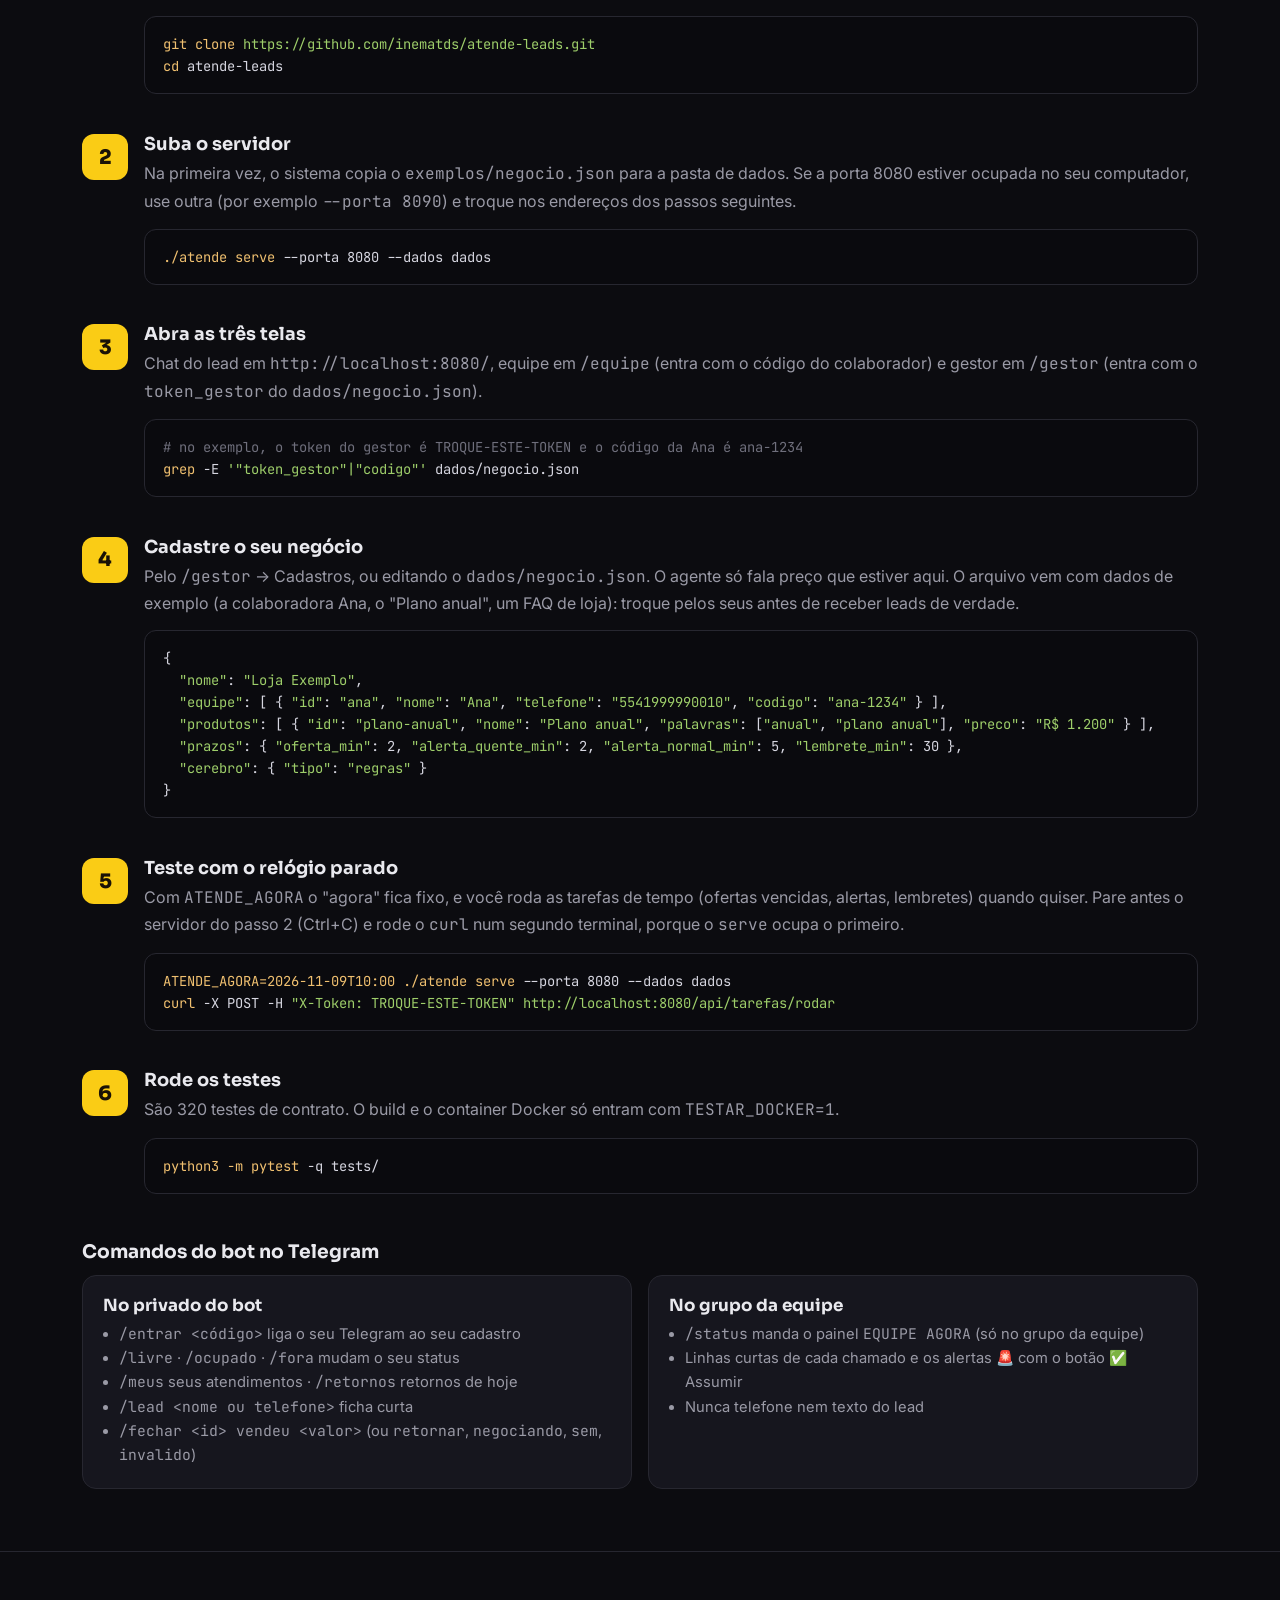
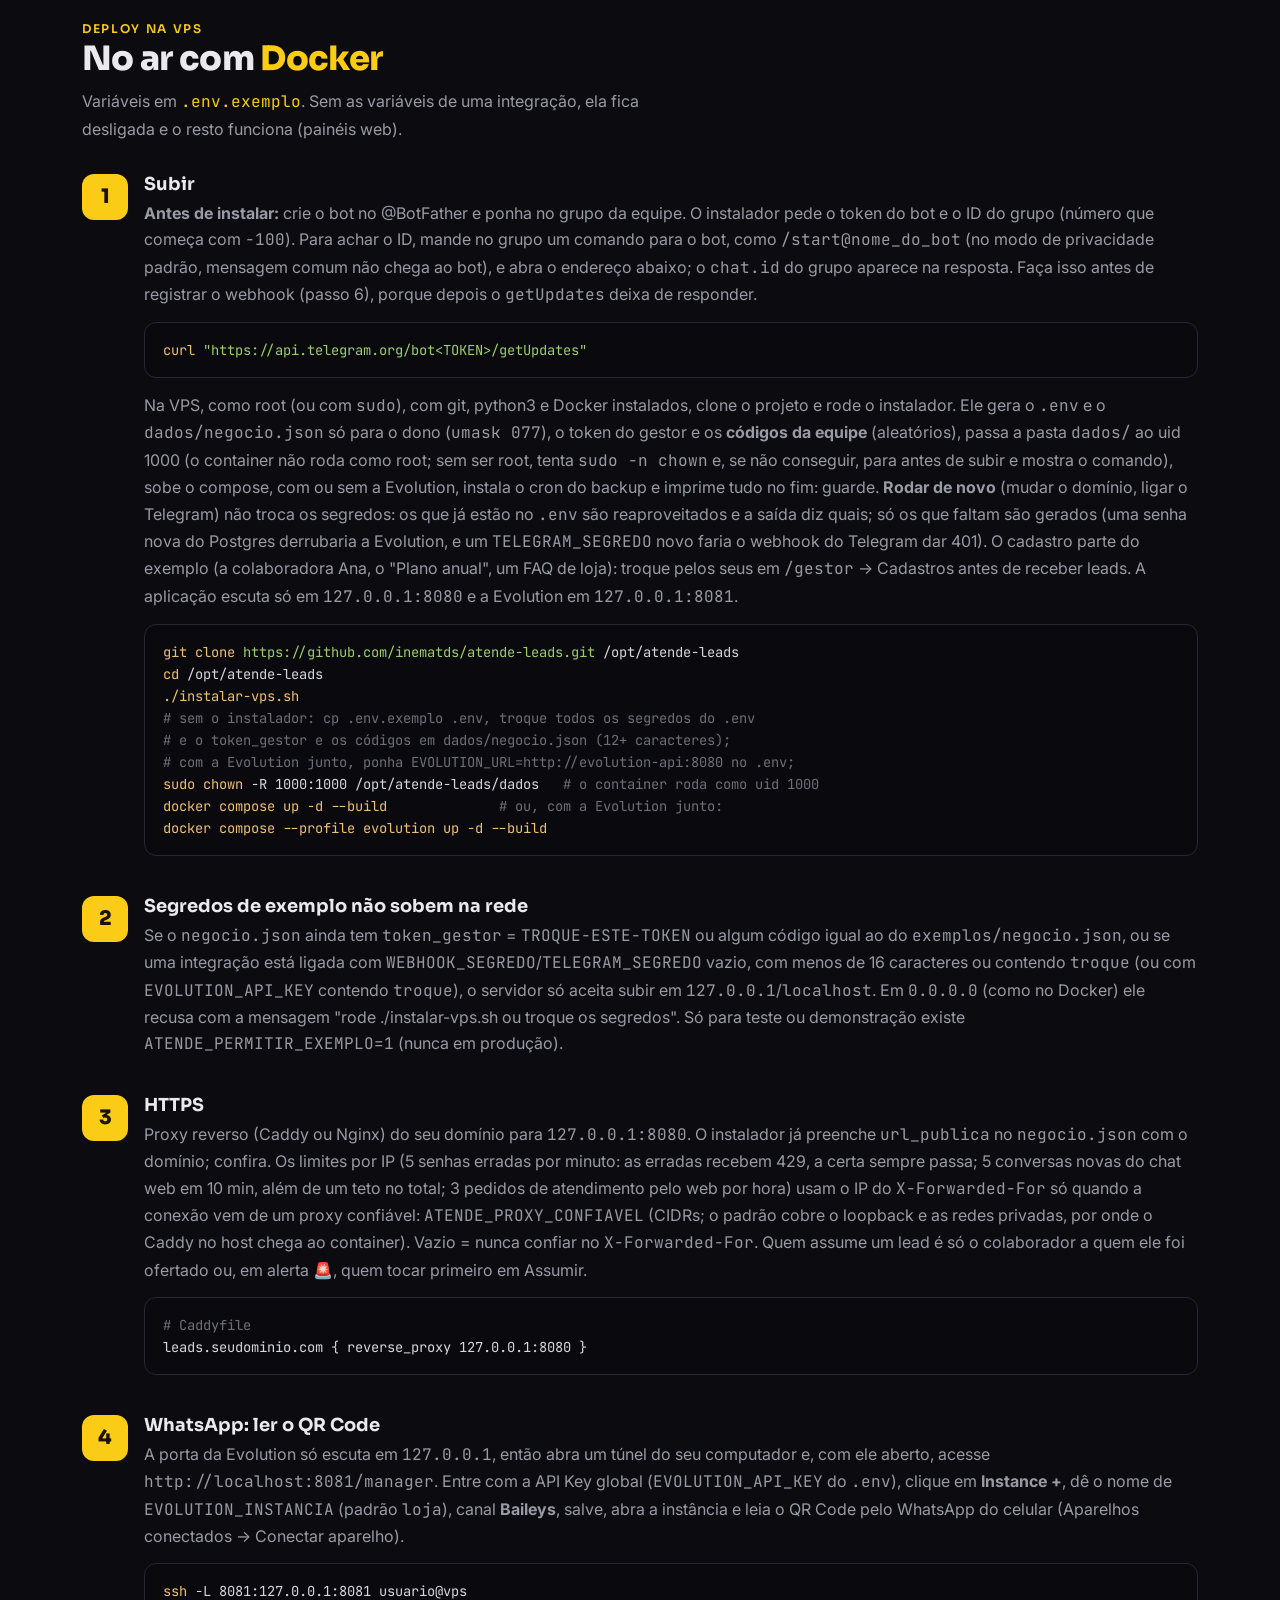
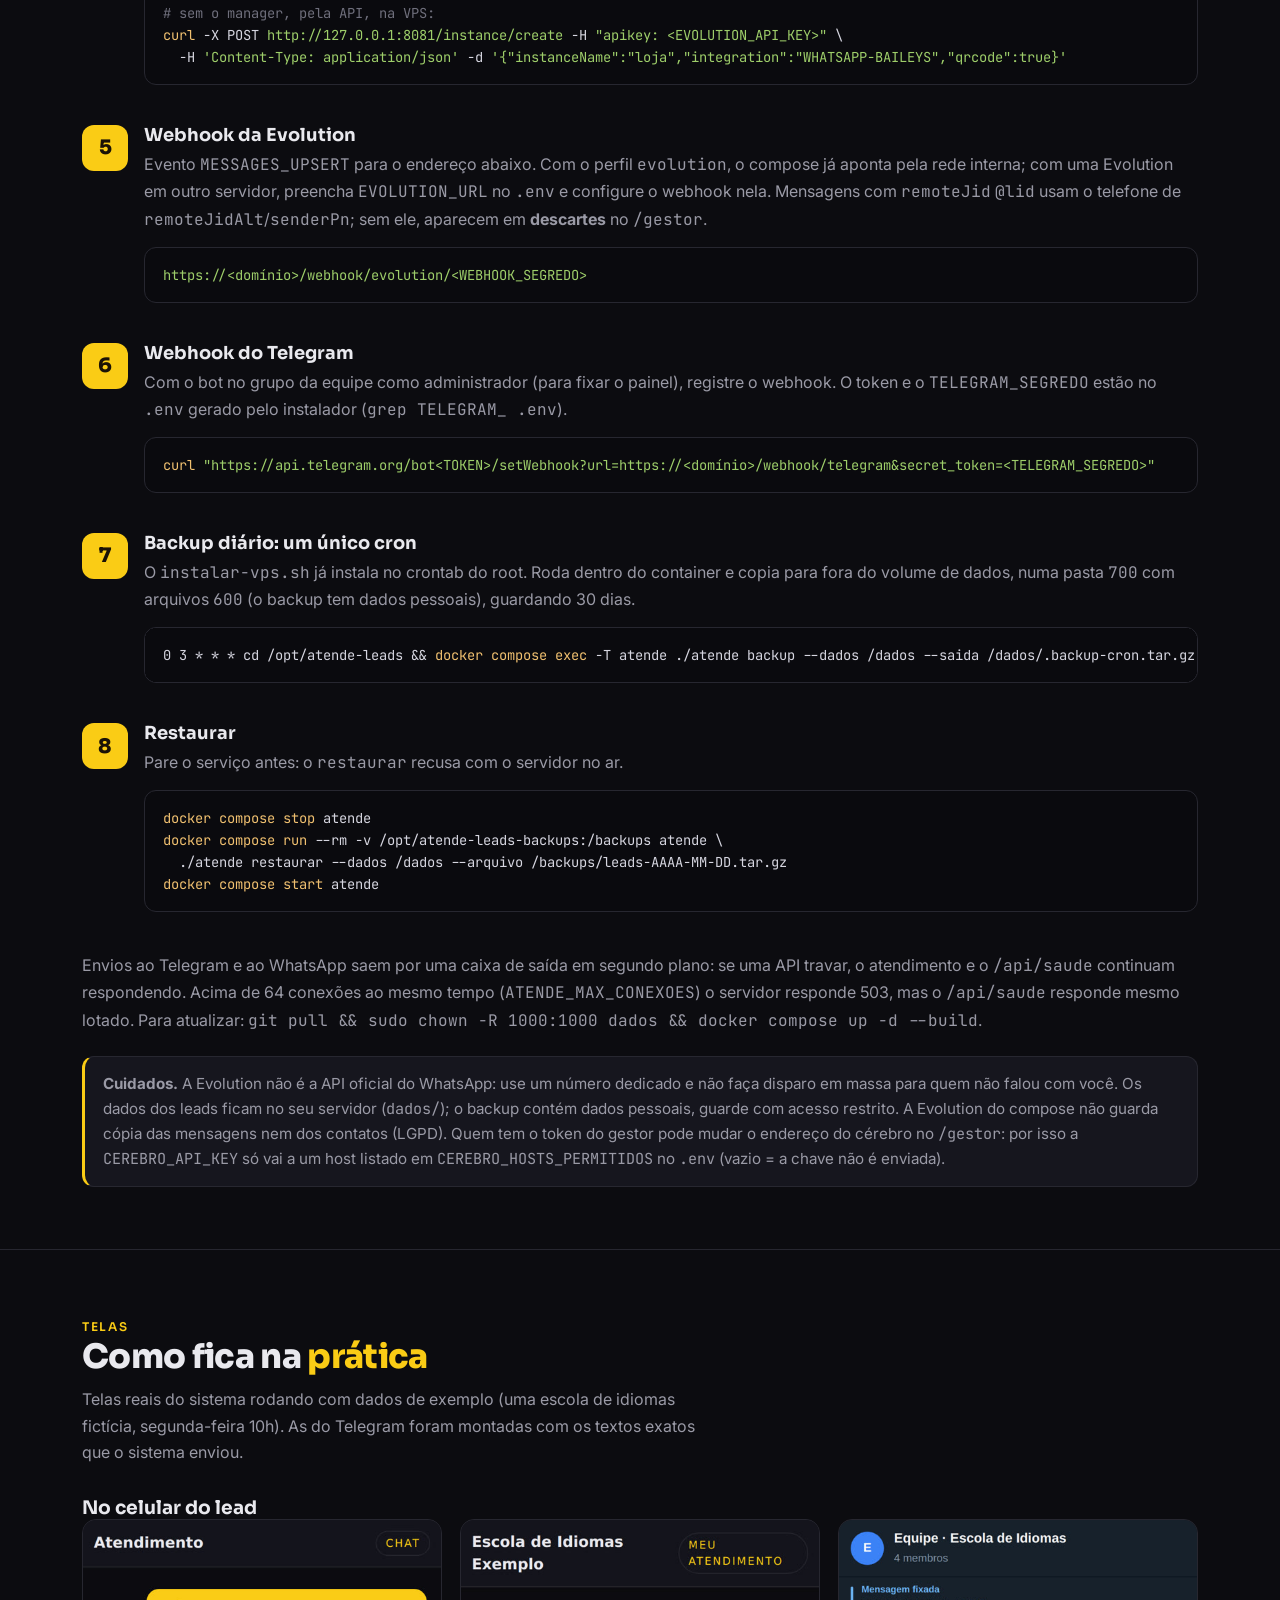
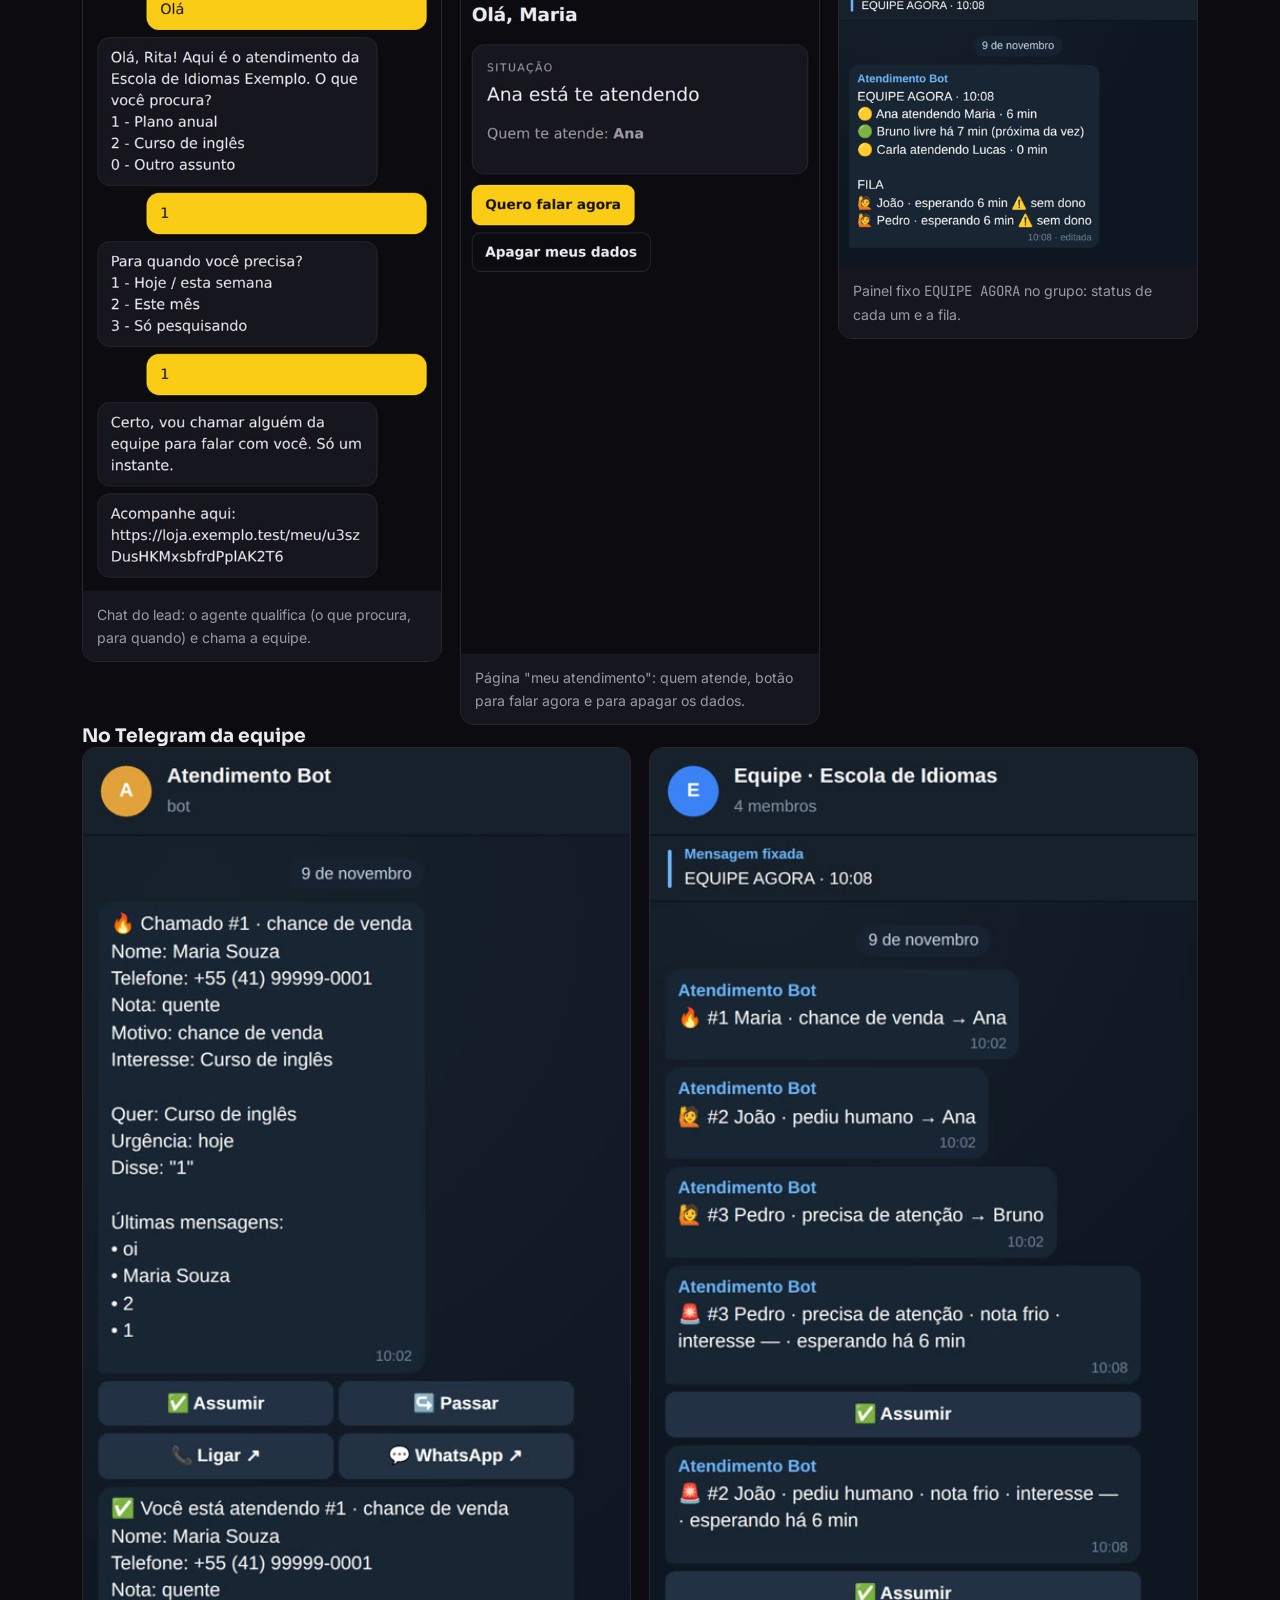
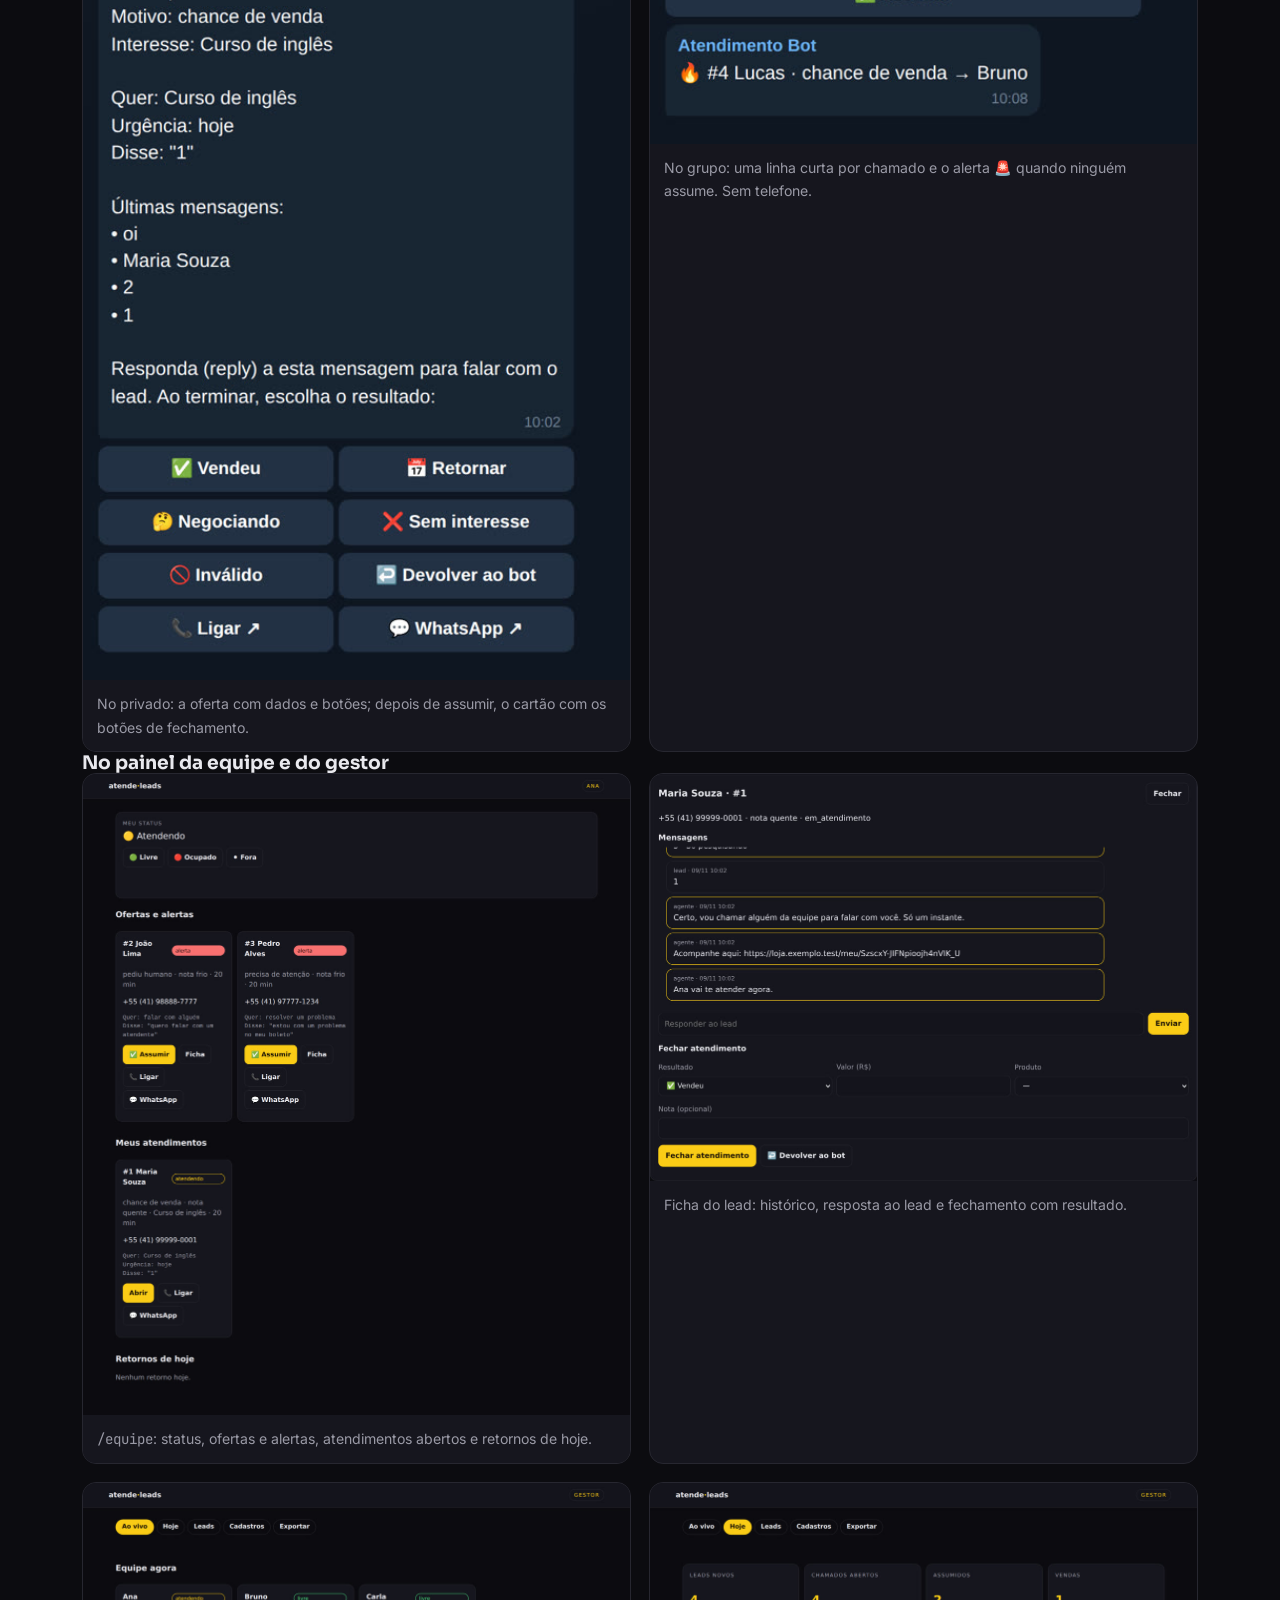
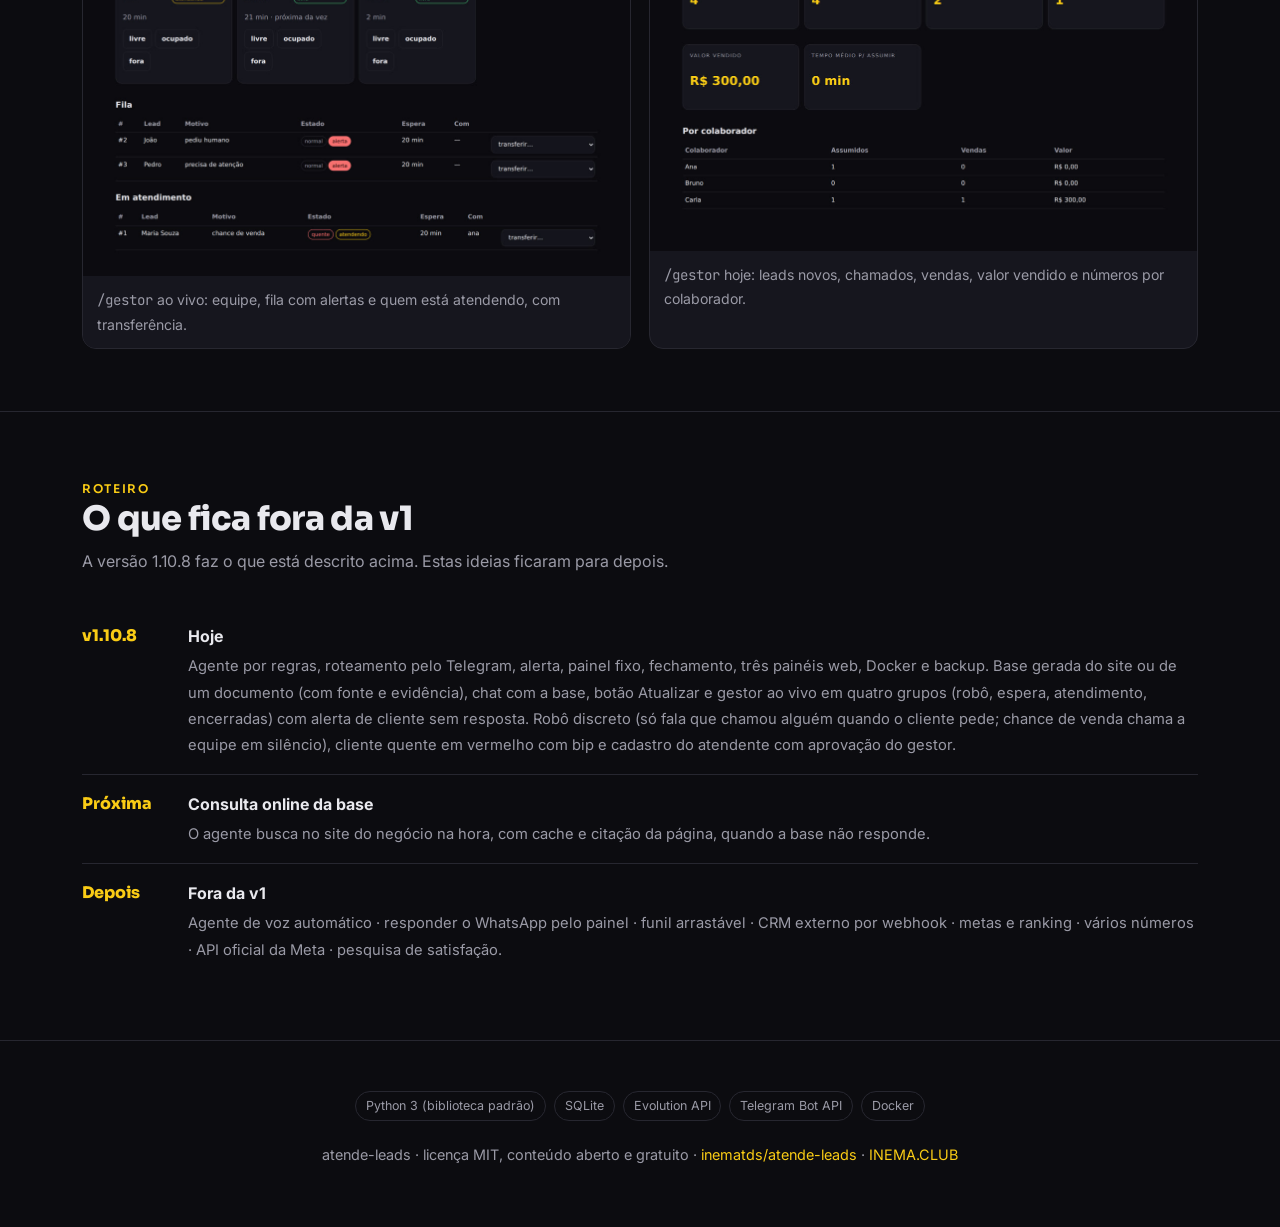
==== commit 1ff0550b: "1.10.8: robô discreto (só fala em chamar quem pediu; chance de venda chama calado), cliente quente e" ====
--- a/guia/index.html
+++ b/guia/index.html
@@ -139,7 +139,7 @@
   <div class="glow"></div>
   <div class="wrap">
     <div>
-      <span class="chip">WhatsApp + Telegram · código aberto · v1.9.8</span>
+      <span class="chip">WhatsApp + Telegram · código aberto · v1.10.8</span>
       <h1>Nenhum lead fica <span class="amb">esperando</span></h1>
       <p class="lead">Um agente atende no WhatsApp, qualifica e passa o lead para o colaborador livre há mais tempo, pelo Telegram, com tudo o que ele precisa para ligar.</p>
       <p class="mut" style="margin:-.6em 0 1.4em;font-size:.95rem">A instalação no servidor pede um técnico: veja <a href="#deploy">Deploy na VPS</a>.</p>
@@ -449,8 +449,8 @@
 <section id="roadmap"><div class="wrap">
   <span class="chip">Roteiro</span>
   <h2>O que fica fora da v1</h2>
-  <p class="sub">A versão 1.9.8 faz o que está descrito acima. Estas ideias ficaram para depois.</p>
-  <div class="phase"><div class="tag">v1.9.8</div><div class="d"><strong>Hoje</strong><span>Agente por regras, roteamento pelo Telegram, alerta, painel fixo, fechamento, três painéis web, Docker e backup. Base gerada do site ou de um documento (com fonte e evidência), chat com a base, botão Atualizar e gestor ao vivo em quatro grupos (robô, espera, atendimento, encerradas) com alerta de cliente sem resposta.</span></div></div>
+  <p class="sub">A versão 1.10.8 faz o que está descrito acima. Estas ideias ficaram para depois.</p>
+  <div class="phase"><div class="tag">v1.10.8</div><div class="d"><strong>Hoje</strong><span>Agente por regras, roteamento pelo Telegram, alerta, painel fixo, fechamento, três painéis web, Docker e backup. Base gerada do site ou de um documento (com fonte e evidência), chat com a base, botão Atualizar e gestor ao vivo em quatro grupos (robô, espera, atendimento, encerradas) com alerta de cliente sem resposta. Robô discreto (só fala que chamou alguém quando o cliente pede; chance de venda chama a equipe em silêncio), cliente quente em vermelho com bip e cadastro do atendente com aprovação do gestor.</span></div></div>
   <div class="phase"><div class="tag">Próxima</div><div class="d"><strong>Consulta online da base</strong><span>O agente busca no site do negócio na hora, com cache e citação da página, quando a base não responde.</span></div></div>
   <div class="phase"><div class="tag">Depois</div><div class="d"><strong>Fora da v1</strong><span>Agente de voz automático · responder o WhatsApp pelo painel · funil arrastável · CRM externo por webhook · metas e ranking · vários números · API oficial da Meta · pesquisa de satisfação.</span></div></div>
 </div></section>
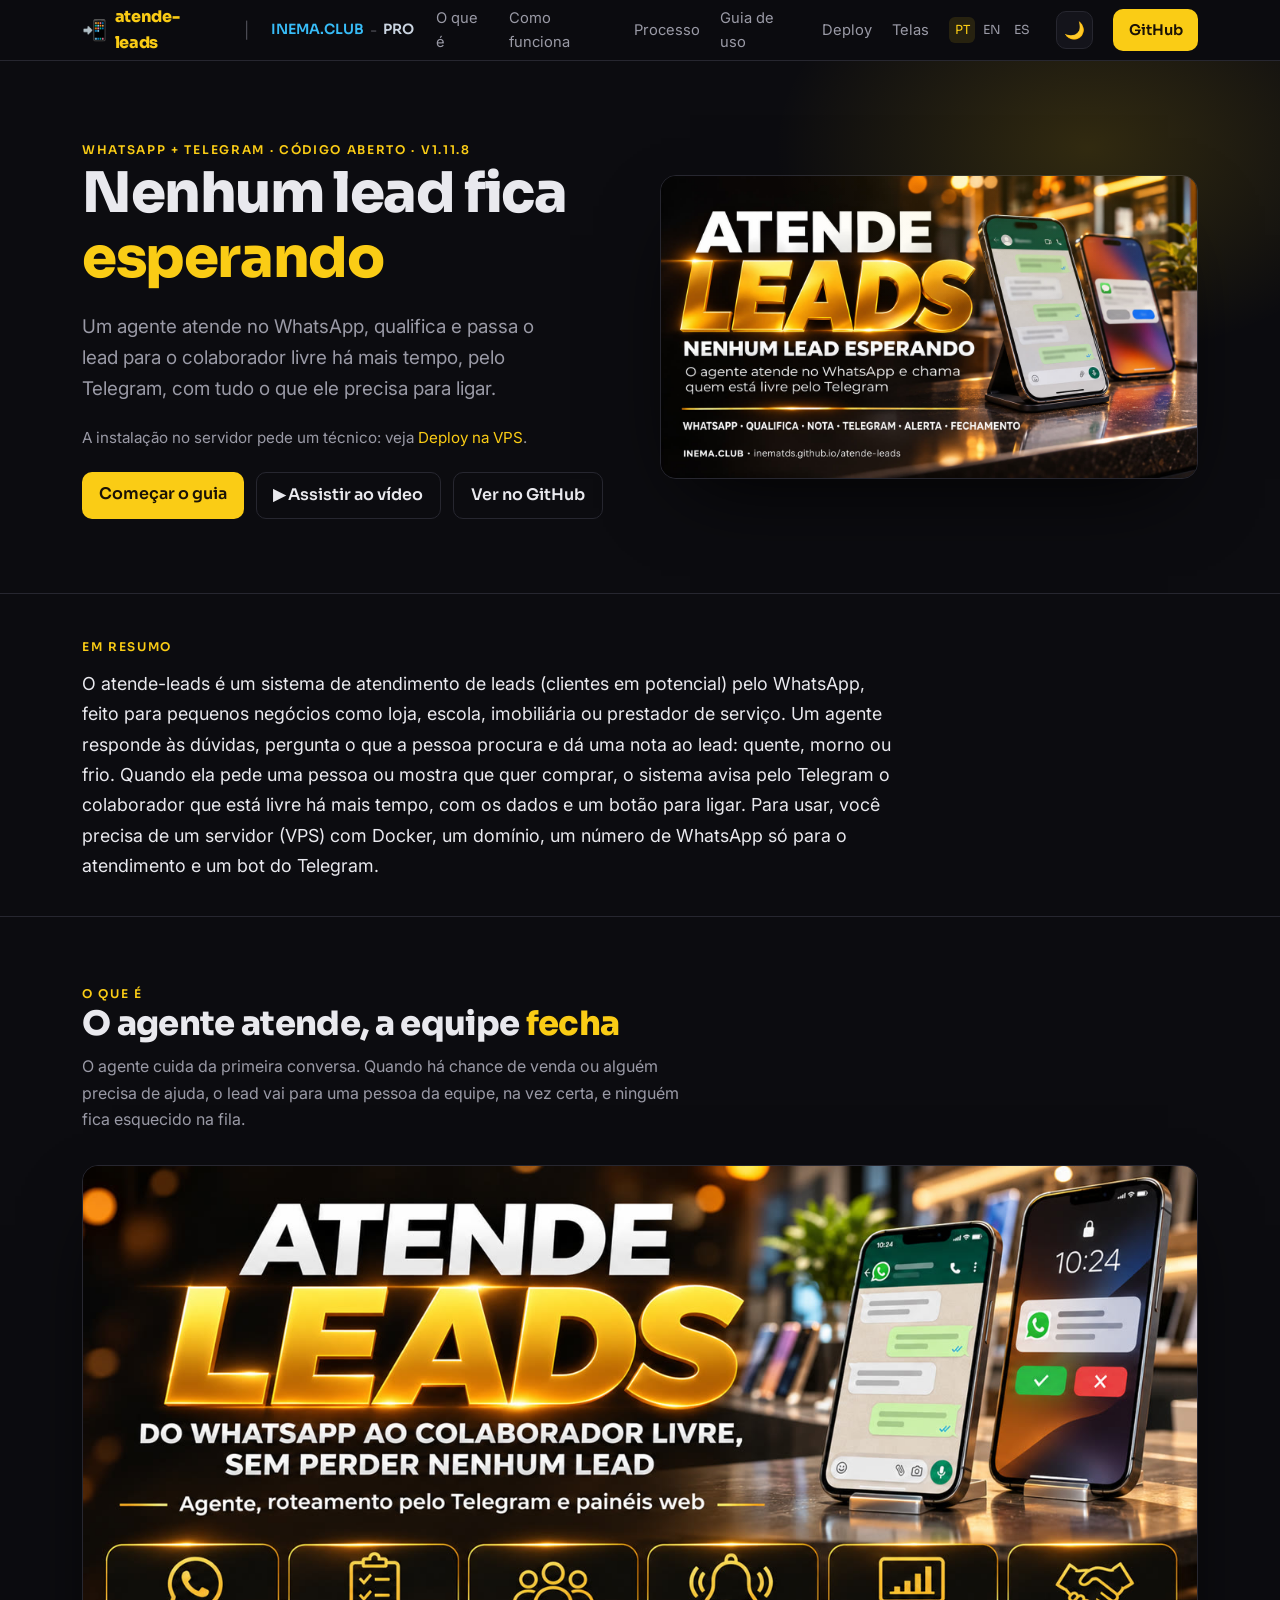
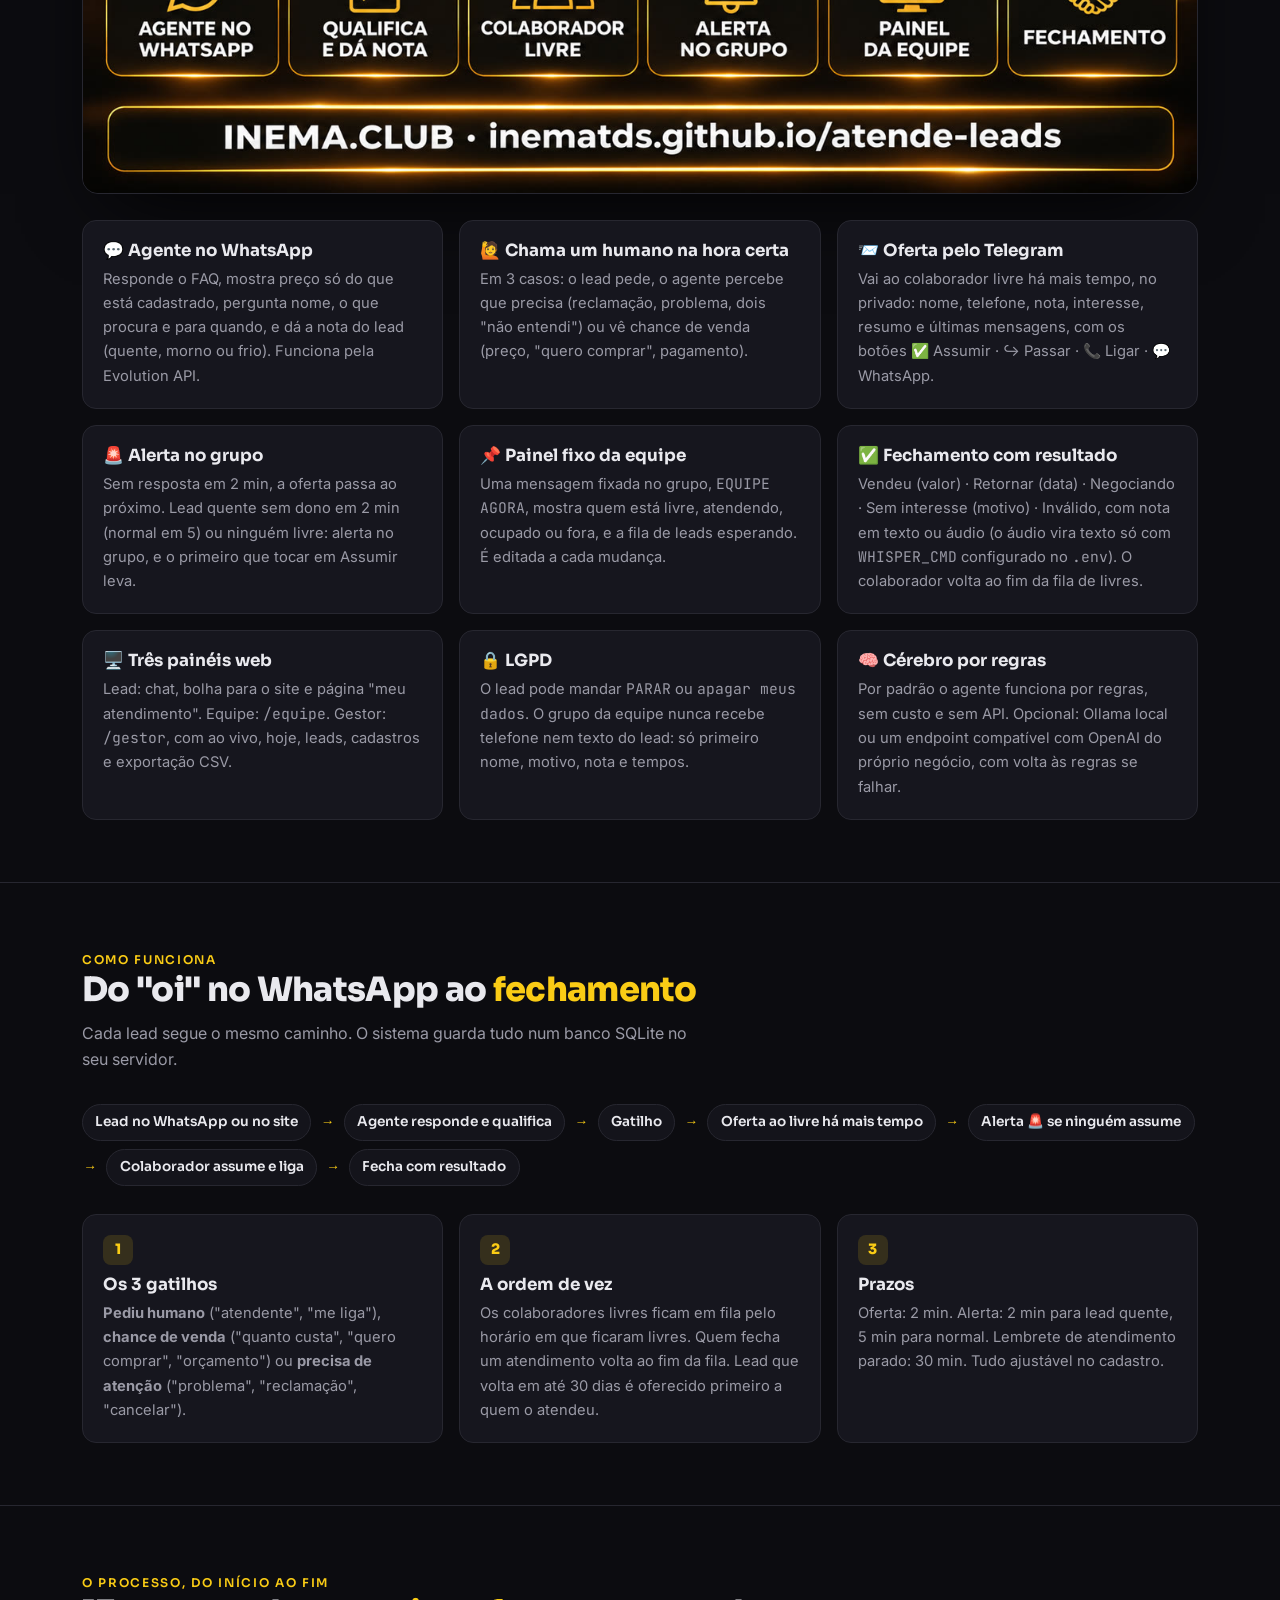
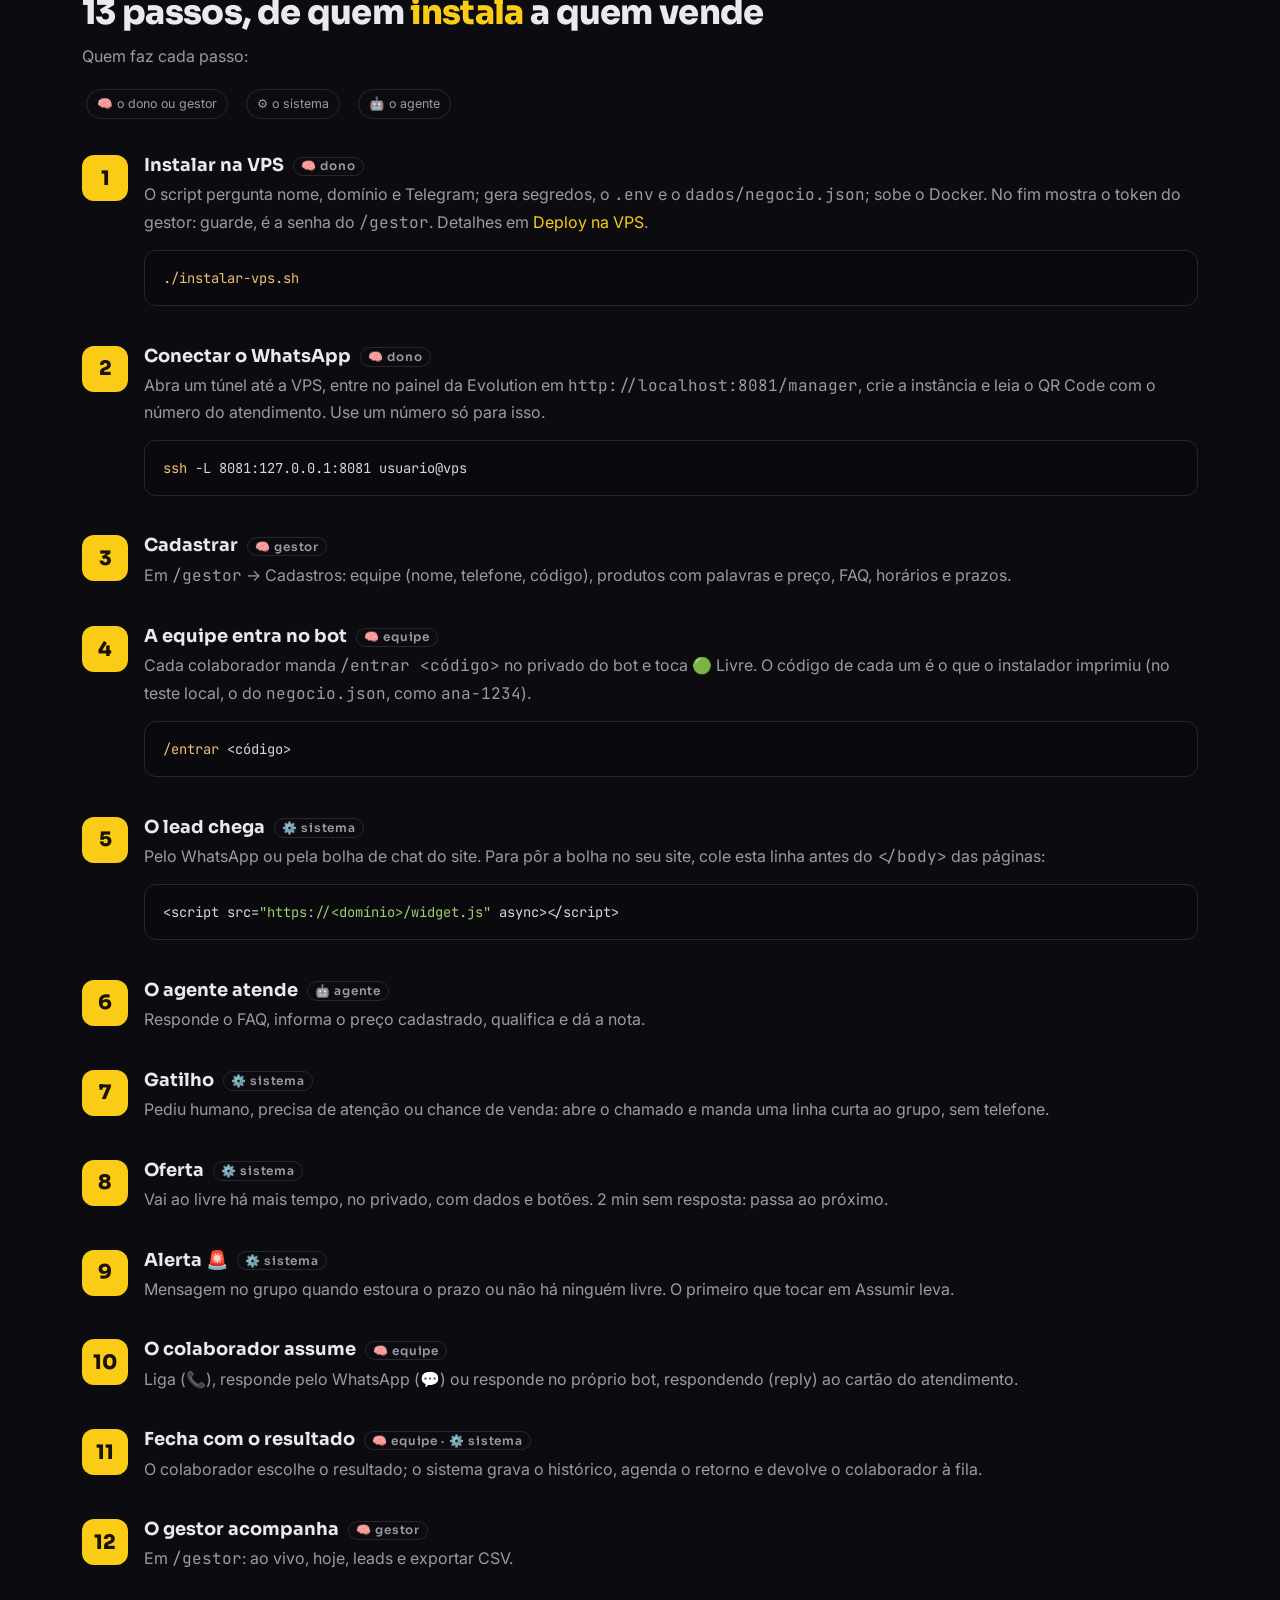
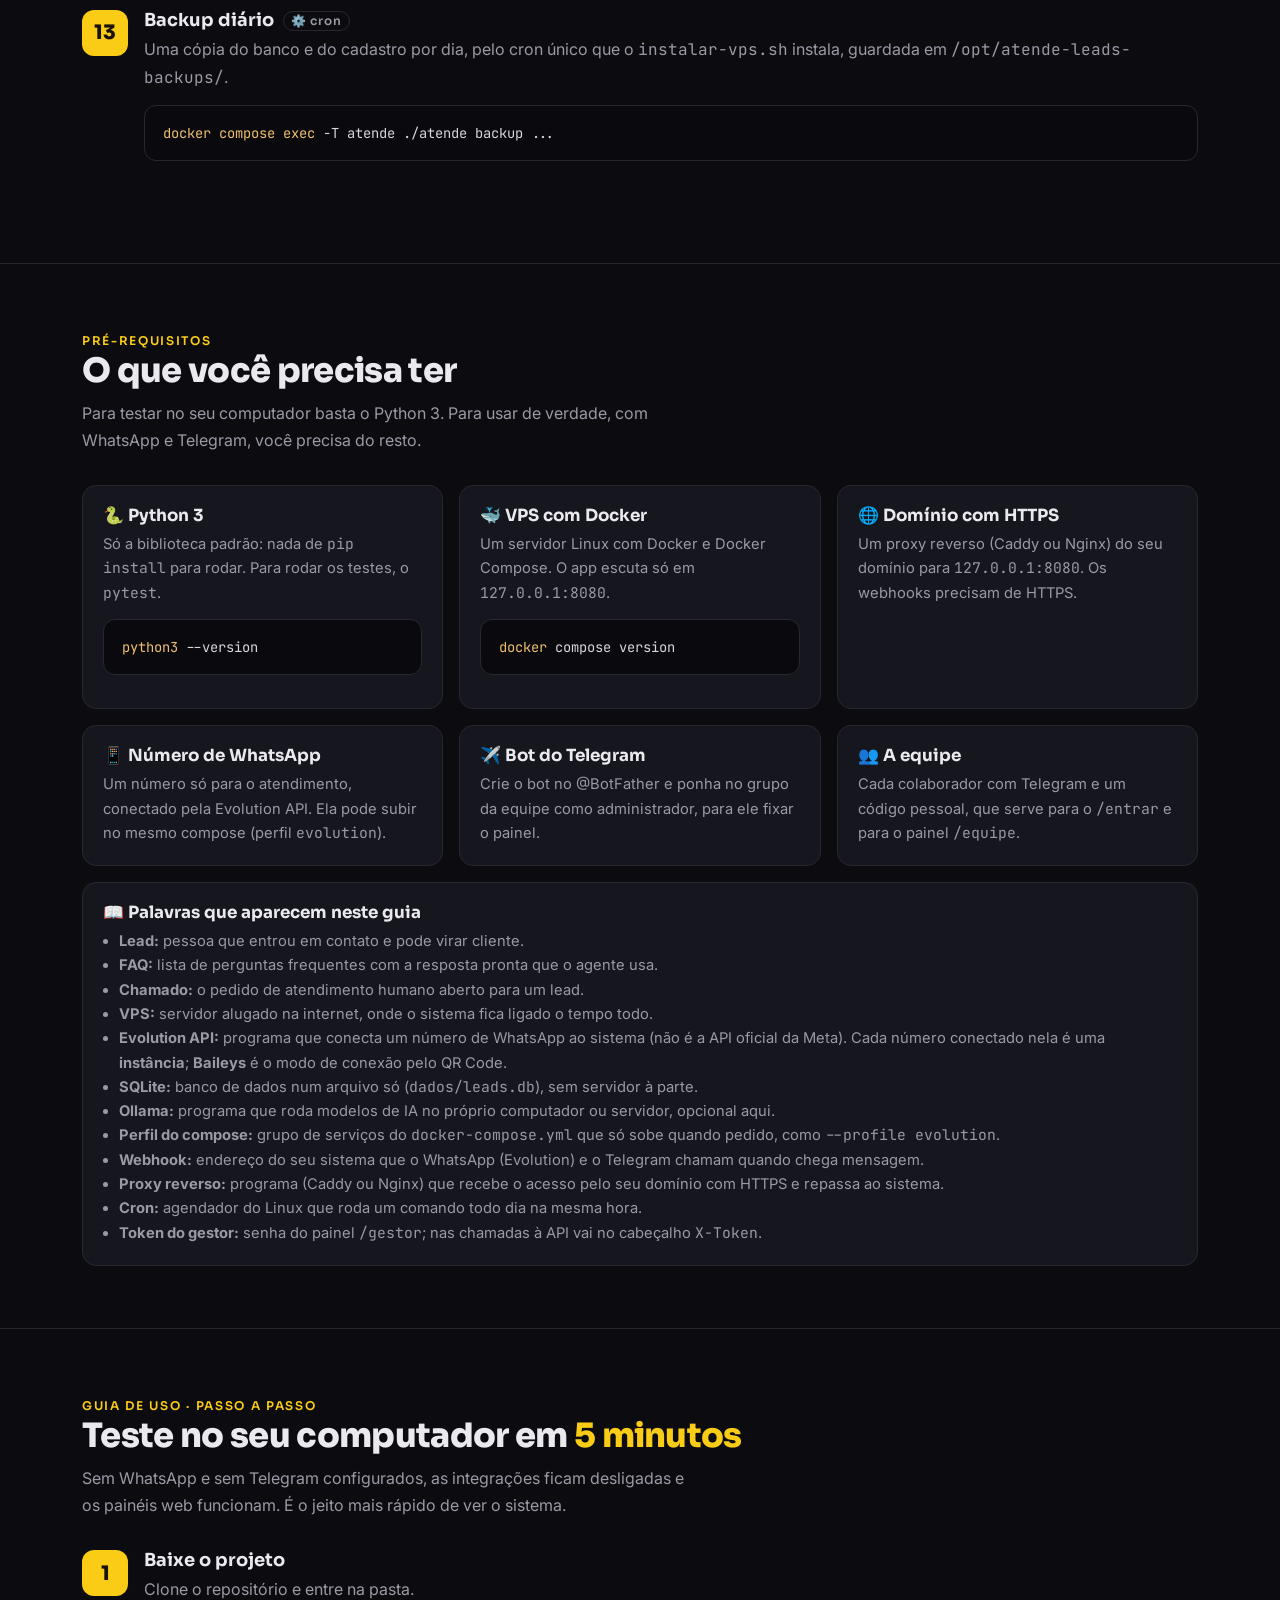
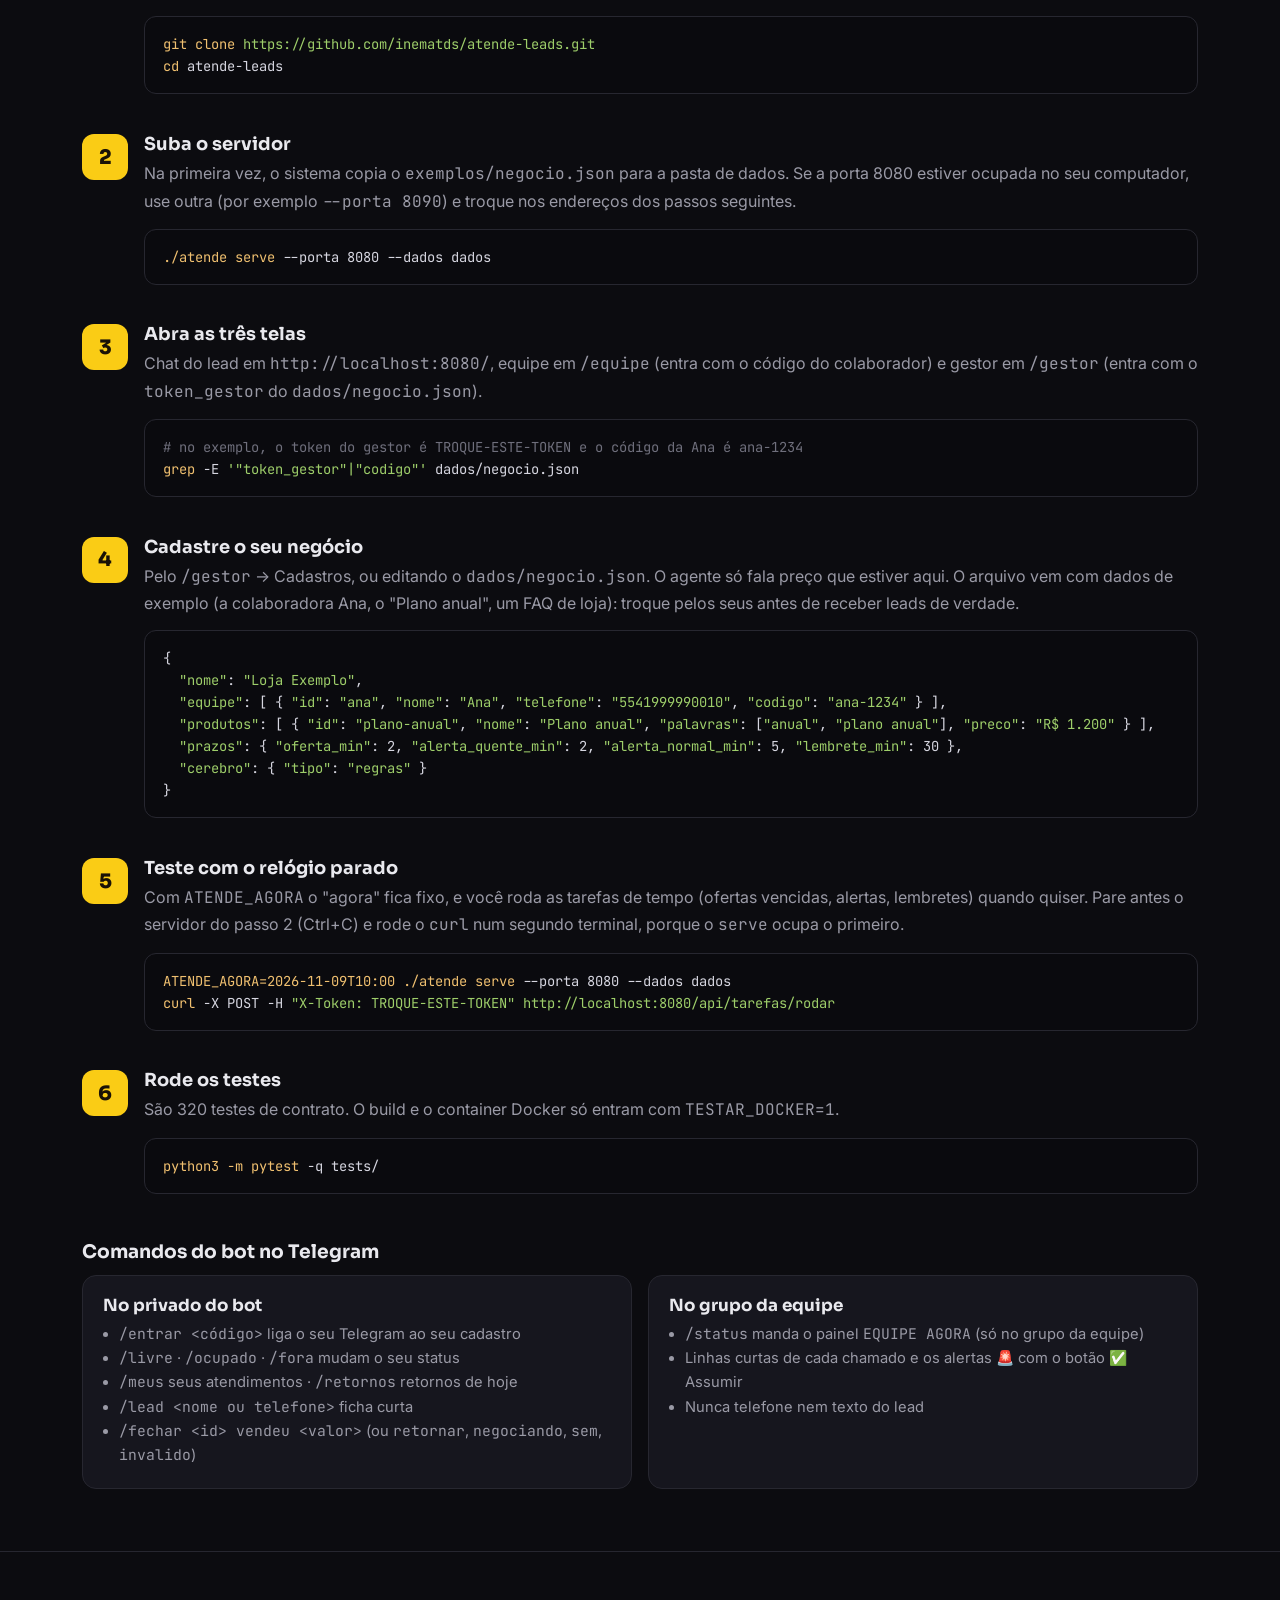
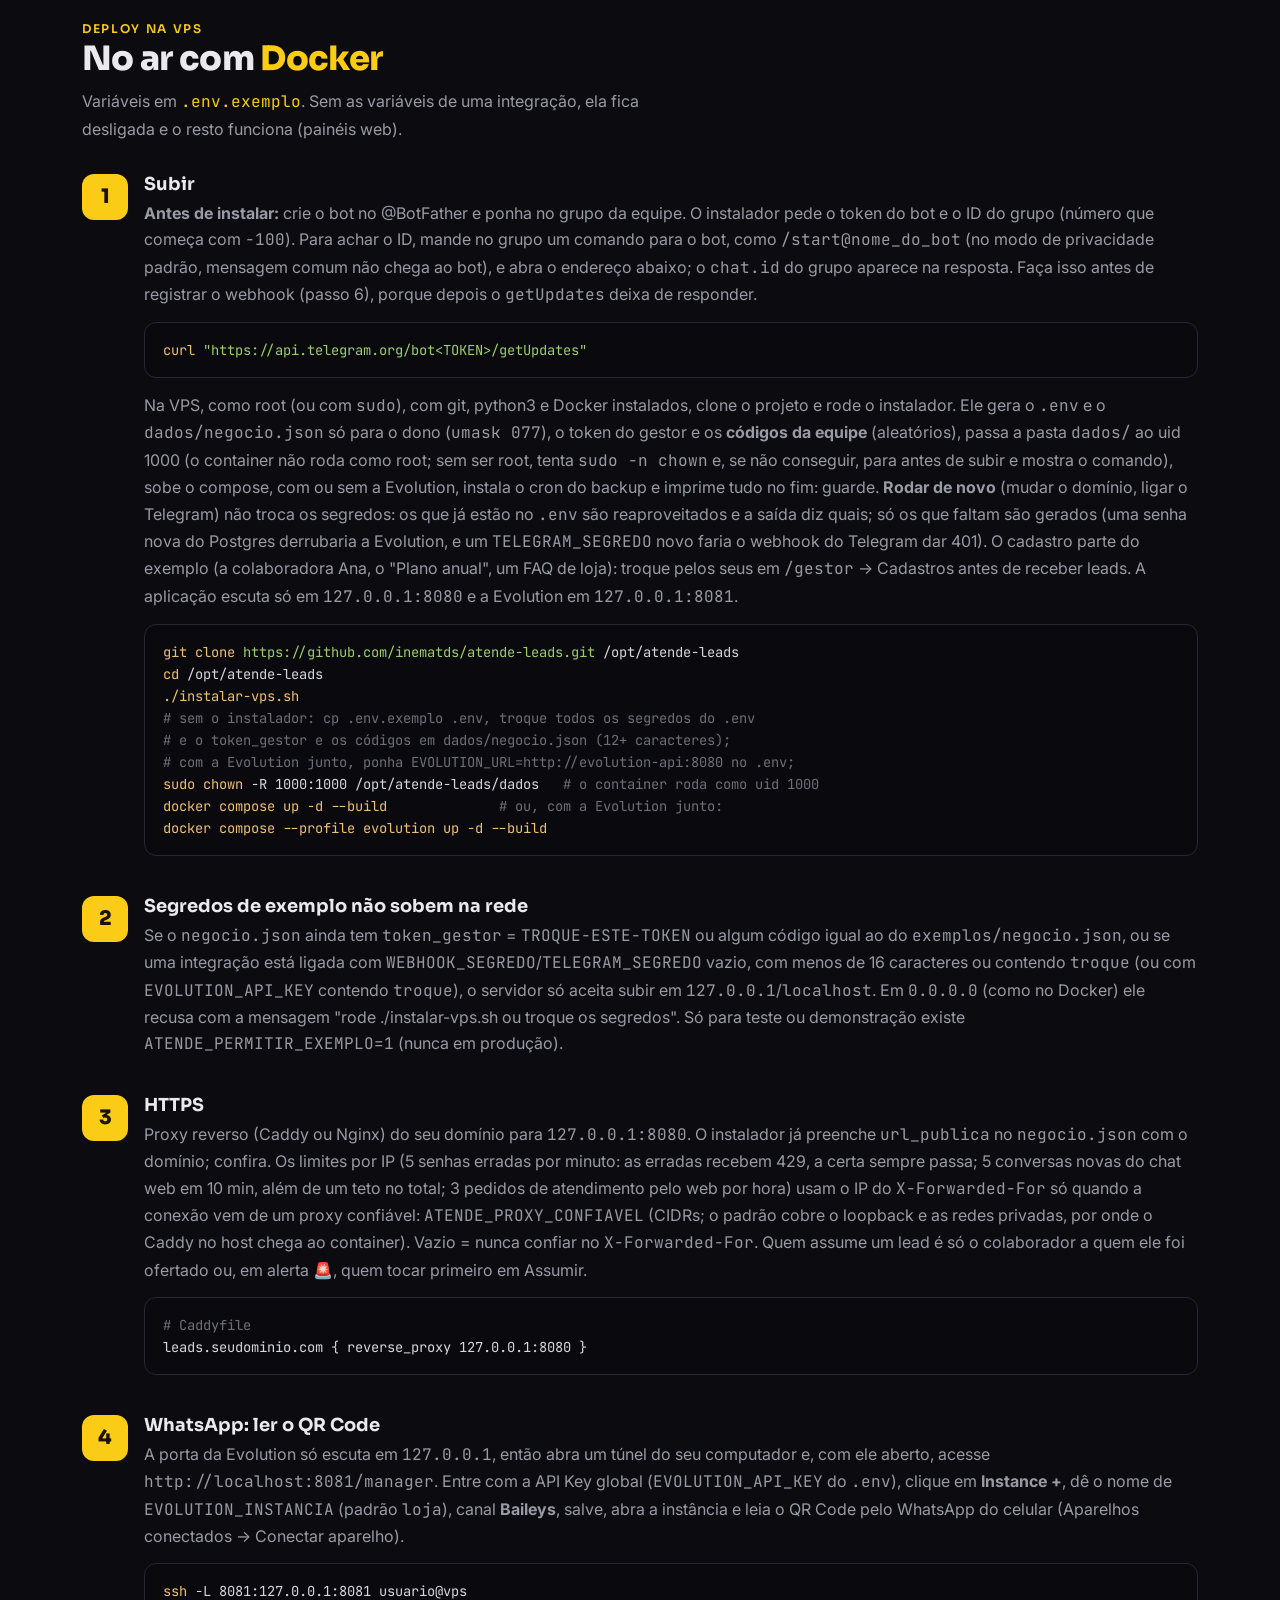
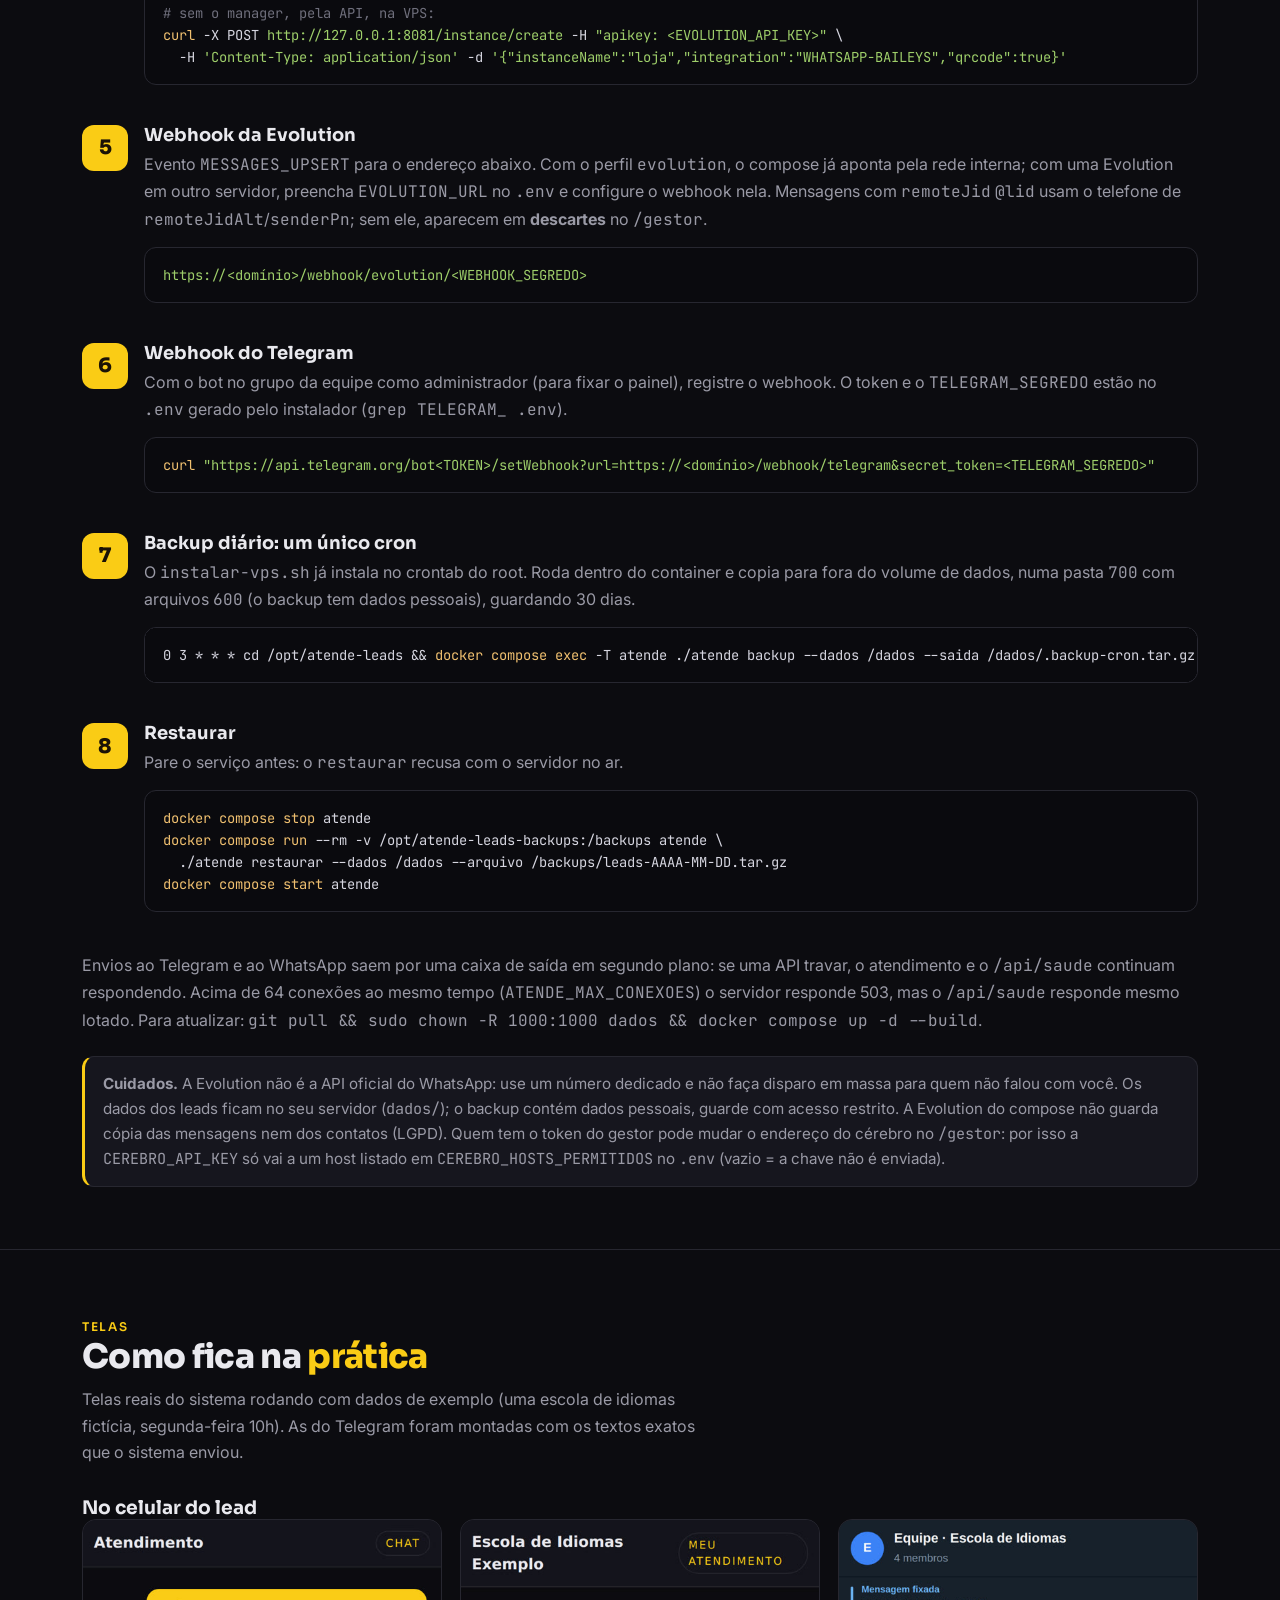
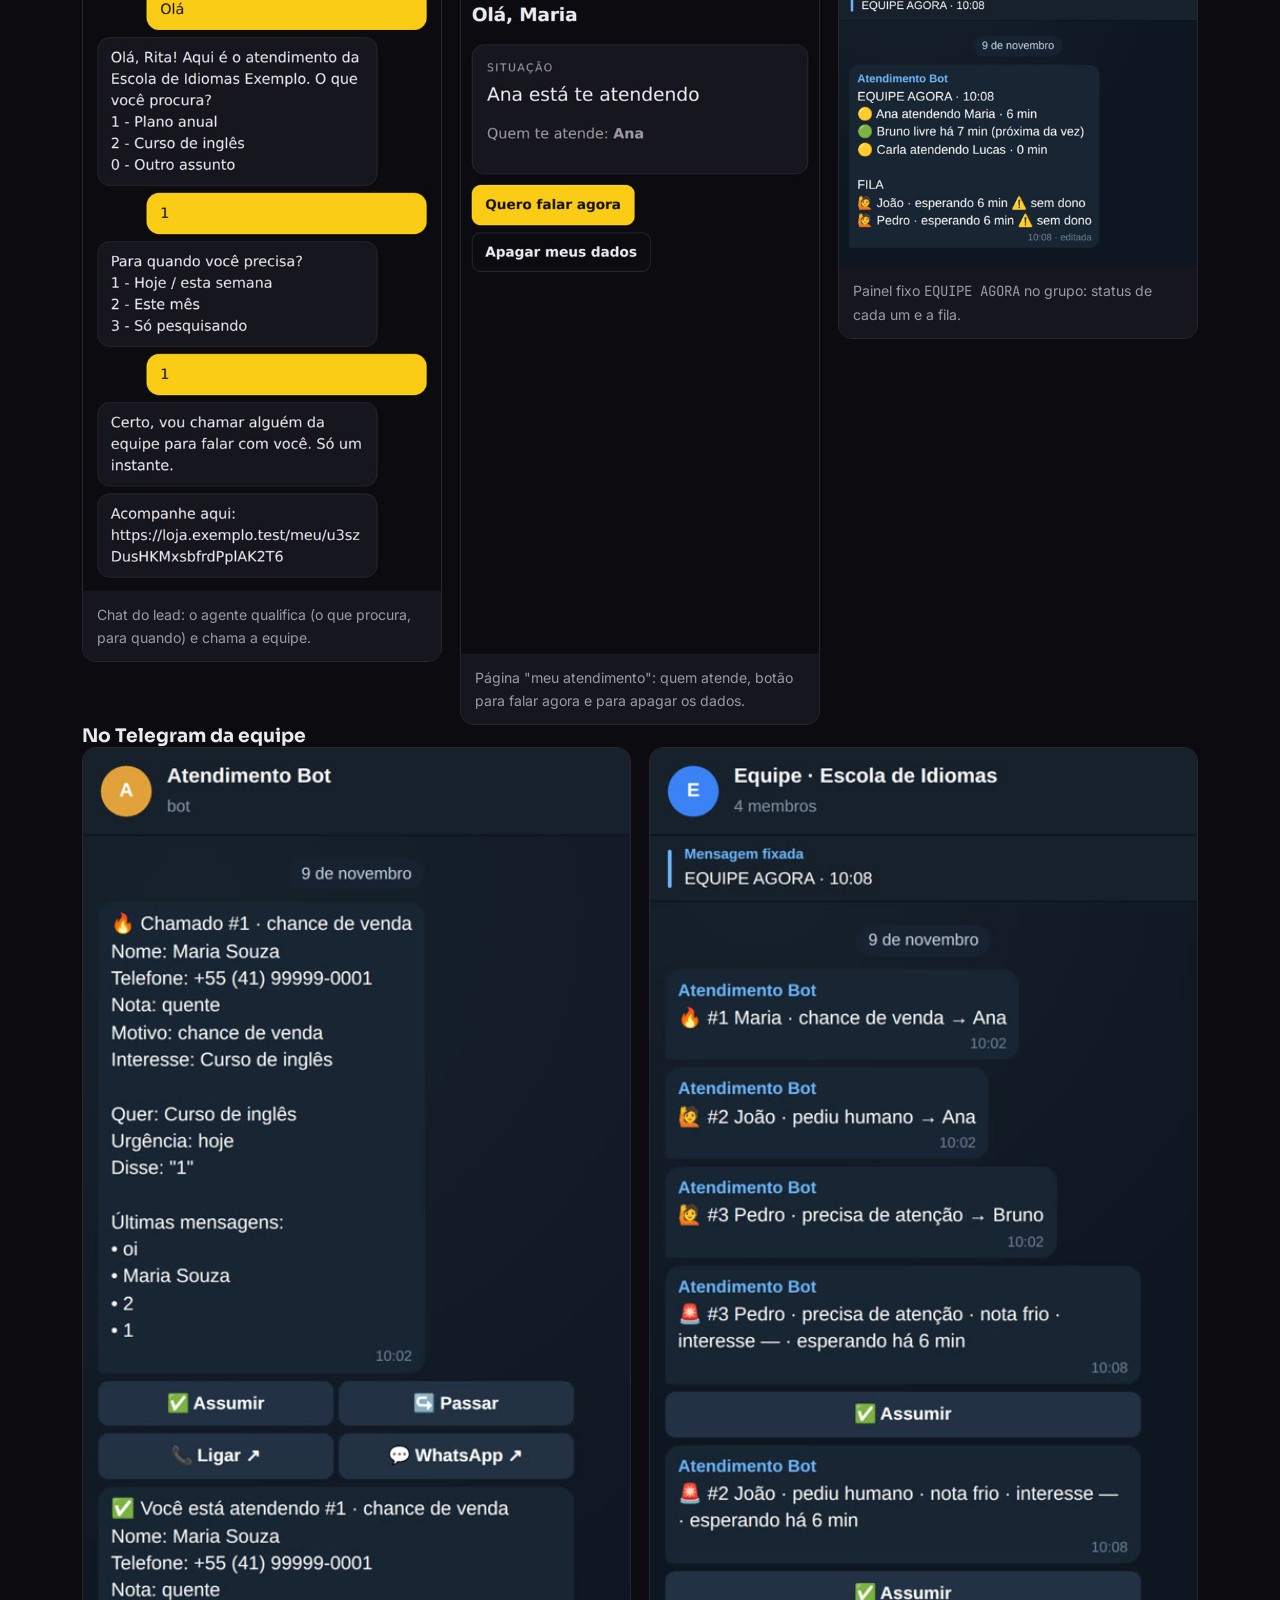
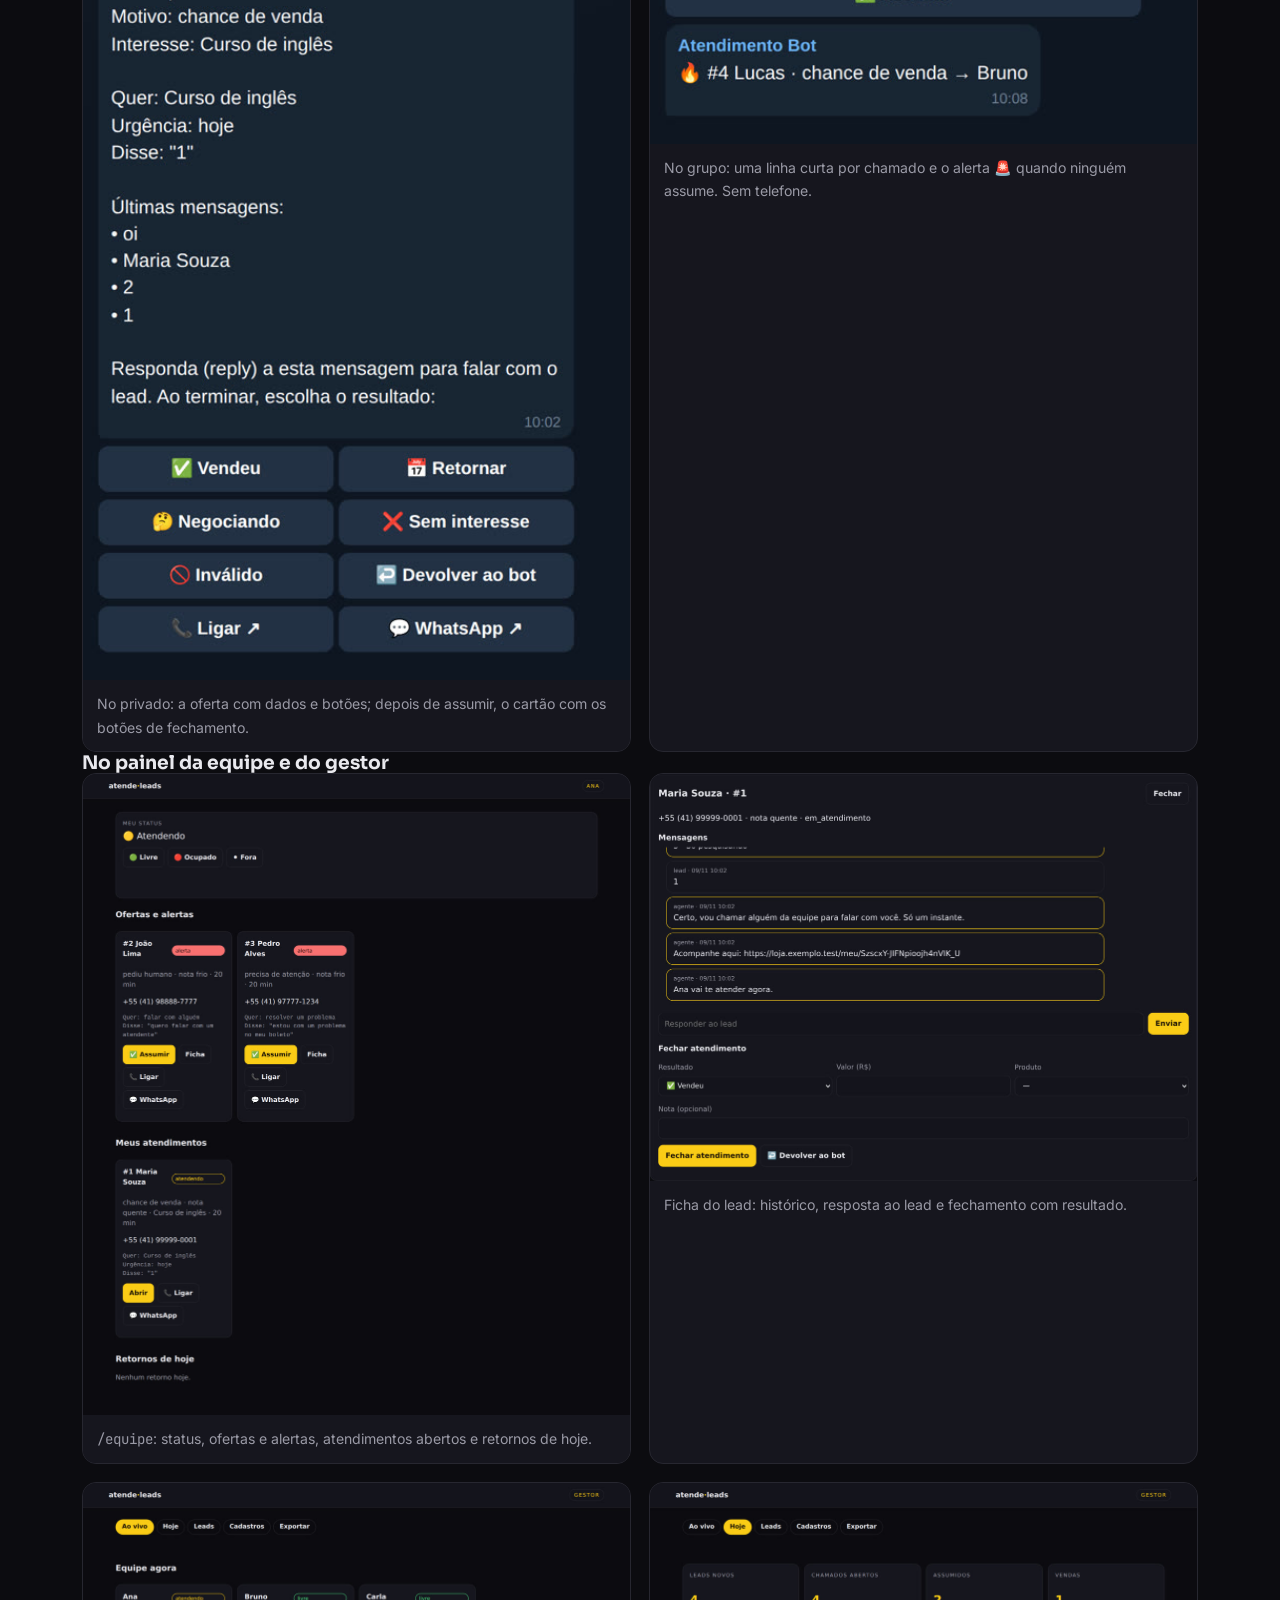
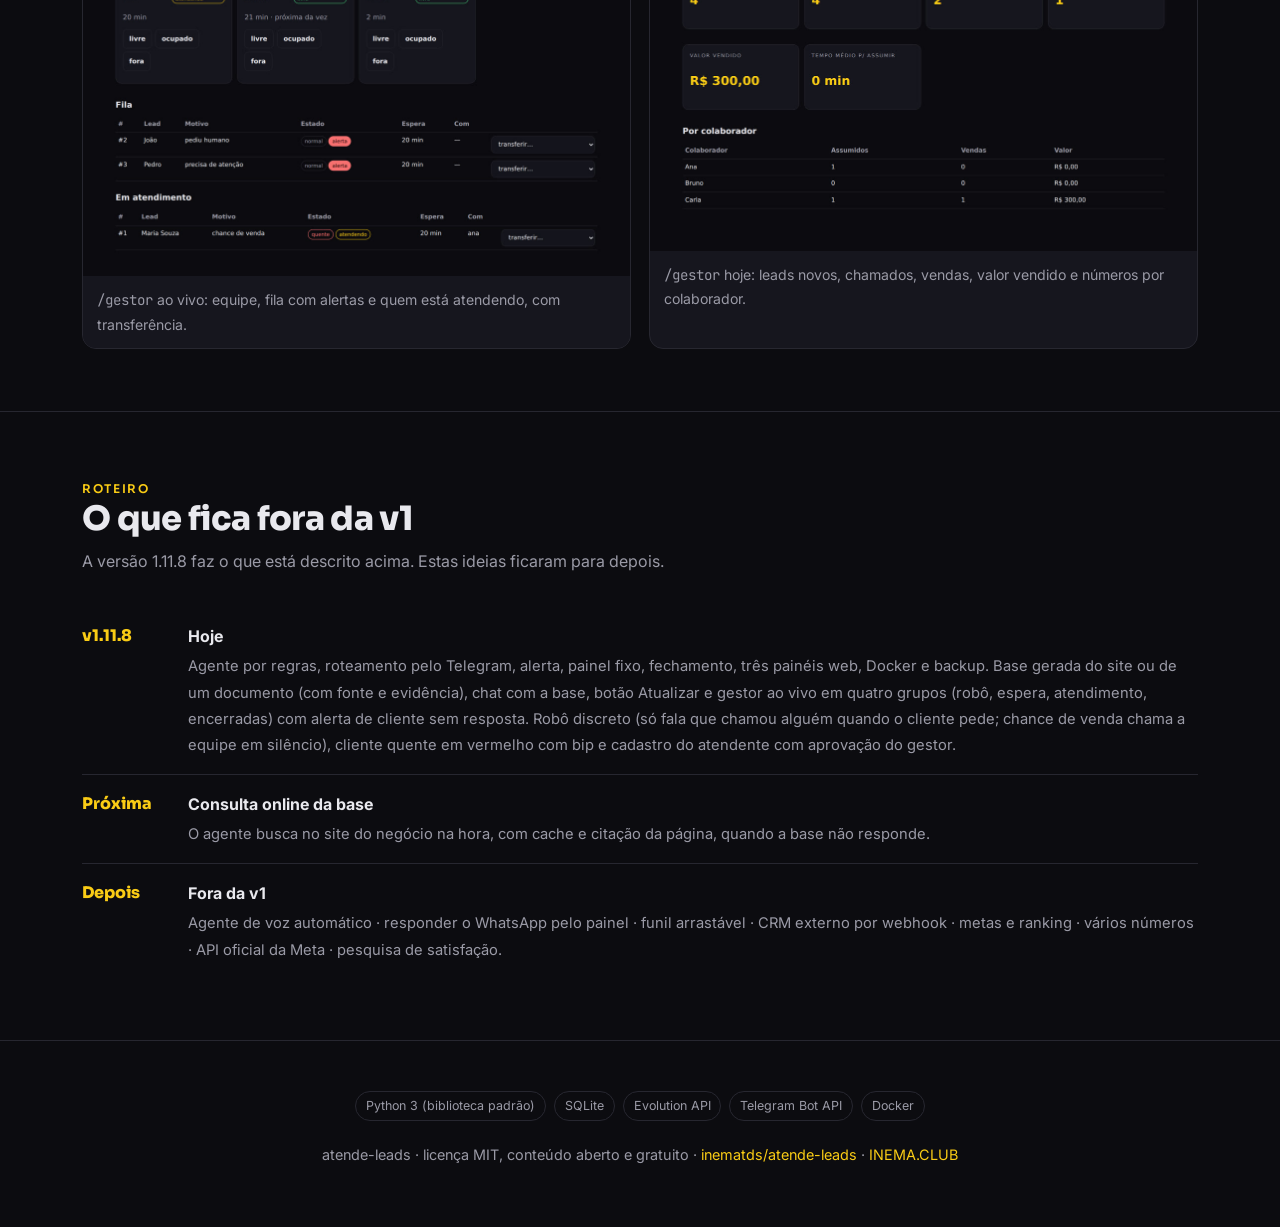
==== commit 55f1b608: "1.11.8: conversa fora do sistema (resumo obrigatório ao encerrar entra na conversa), aviso no painel" ====
--- a/guia/index.html
+++ b/guia/index.html
@@ -139,7 +139,7 @@
   <div class="glow"></div>
   <div class="wrap">
     <div>
-      <span class="chip">WhatsApp + Telegram · código aberto · v1.10.8</span>
+      <span class="chip">WhatsApp + Telegram · código aberto · v1.11.8</span>
       <h1>Nenhum lead fica <span class="amb">esperando</span></h1>
       <p class="lead">Um agente atende no WhatsApp, qualifica e passa o lead para o colaborador livre há mais tempo, pelo Telegram, com tudo o que ele precisa para ligar.</p>
       <p class="mut" style="margin:-.6em 0 1.4em;font-size:.95rem">A instalação no servidor pede um técnico: veja <a href="#deploy">Deploy na VPS</a>.</p>
@@ -449,8 +449,8 @@
 <section id="roadmap"><div class="wrap">
   <span class="chip">Roteiro</span>
   <h2>O que fica fora da v1</h2>
-  <p class="sub">A versão 1.10.8 faz o que está descrito acima. Estas ideias ficaram para depois.</p>
-  <div class="phase"><div class="tag">v1.10.8</div><div class="d"><strong>Hoje</strong><span>Agente por regras, roteamento pelo Telegram, alerta, painel fixo, fechamento, três painéis web, Docker e backup. Base gerada do site ou de um documento (com fonte e evidência), chat com a base, botão Atualizar e gestor ao vivo em quatro grupos (robô, espera, atendimento, encerradas) com alerta de cliente sem resposta. Robô discreto (só fala que chamou alguém quando o cliente pede; chance de venda chama a equipe em silêncio), cliente quente em vermelho com bip e cadastro do atendente com aprovação do gestor.</span></div></div>
+  <p class="sub">A versão 1.11.8 faz o que está descrito acima. Estas ideias ficaram para depois.</p>
+  <div class="phase"><div class="tag">v1.11.8</div><div class="d"><strong>Hoje</strong><span>Agente por regras, roteamento pelo Telegram, alerta, painel fixo, fechamento, três painéis web, Docker e backup. Base gerada do site ou de um documento (com fonte e evidência), chat com a base, botão Atualizar e gestor ao vivo em quatro grupos (robô, espera, atendimento, encerradas) com alerta de cliente sem resposta. Robô discreto (só fala que chamou alguém quando o cliente pede; chance de venda chama a equipe em silêncio), cliente quente em vermelho com bip e cadastro do atendente com aprovação do gestor.</span></div></div>
   <div class="phase"><div class="tag">Próxima</div><div class="d"><strong>Consulta online da base</strong><span>O agente busca no site do negócio na hora, com cache e citação da página, quando a base não responde.</span></div></div>
   <div class="phase"><div class="tag">Depois</div><div class="d"><strong>Fora da v1</strong><span>Agente de voz automático · responder o WhatsApp pelo painel · funil arrastável · CRM externo por webhook · metas e ranking · vários números · API oficial da Meta · pesquisa de satisfação.</span></div></div>
 </div></section>
